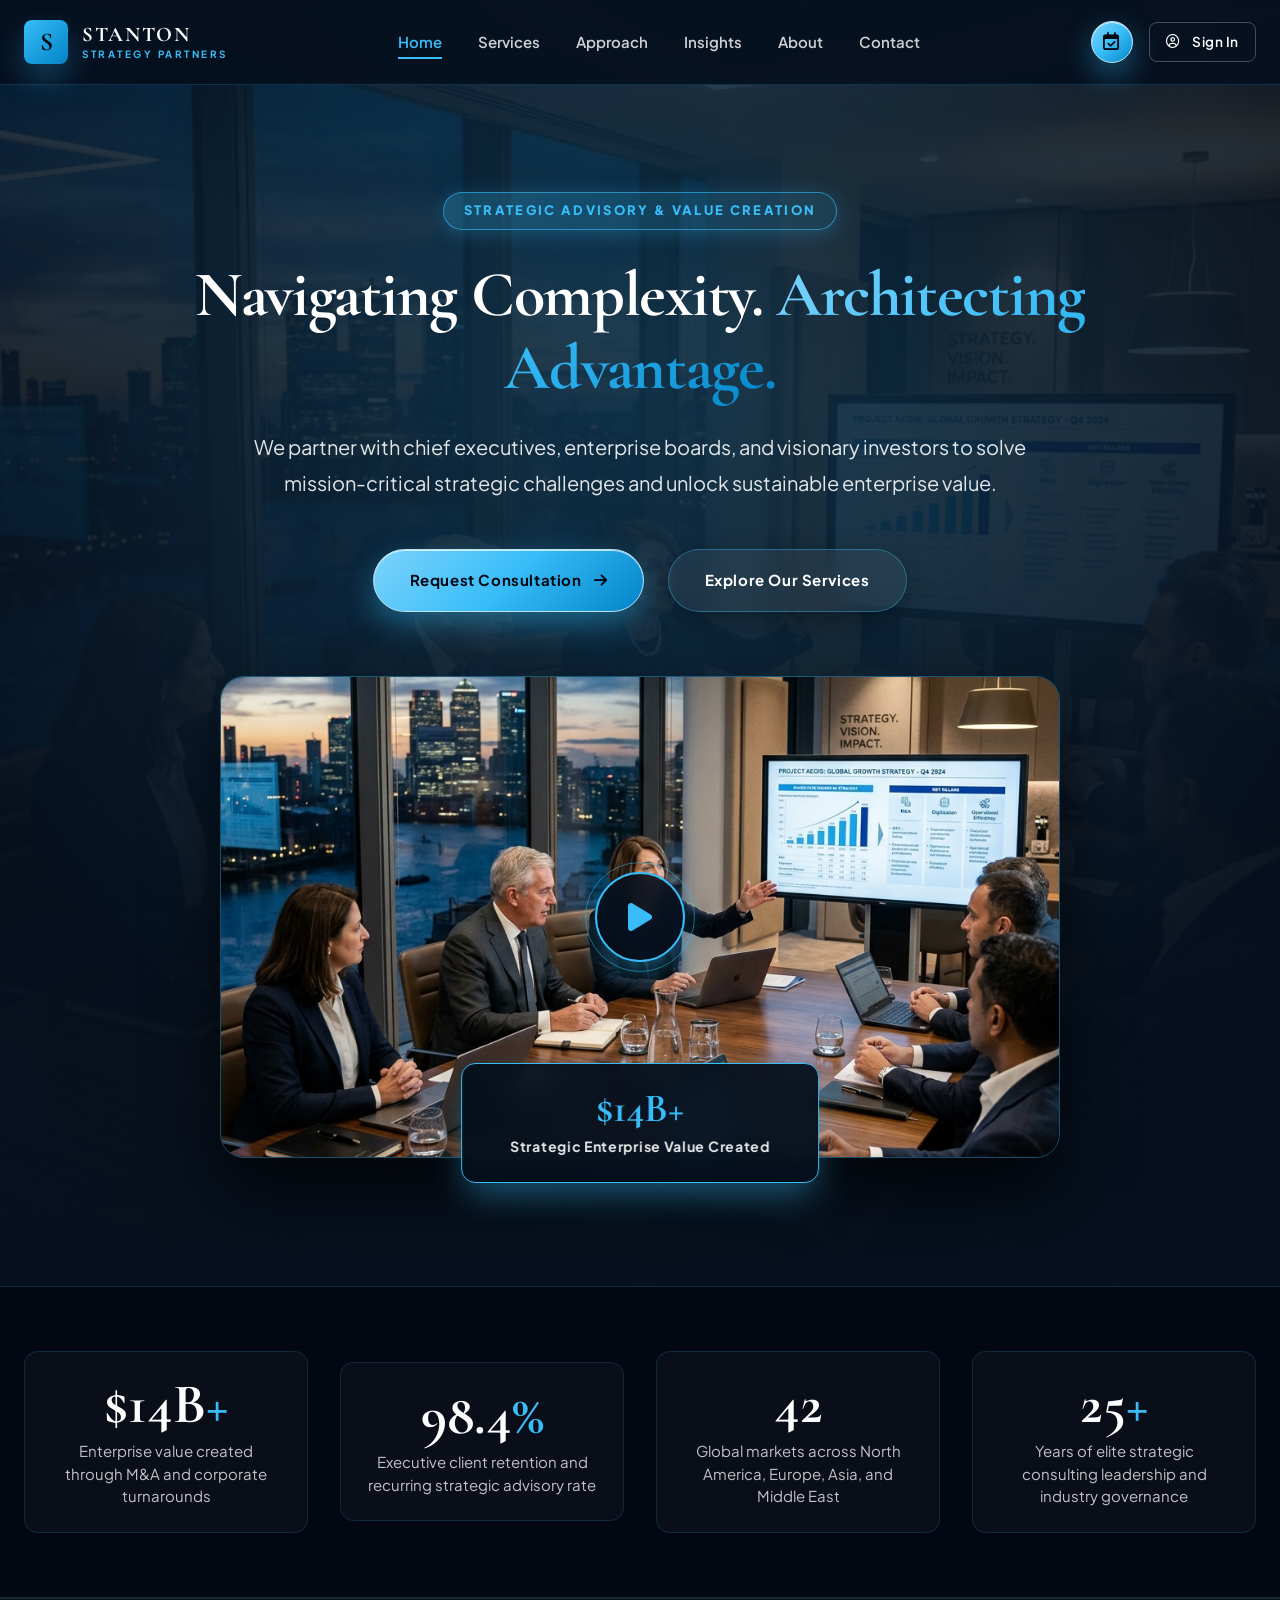
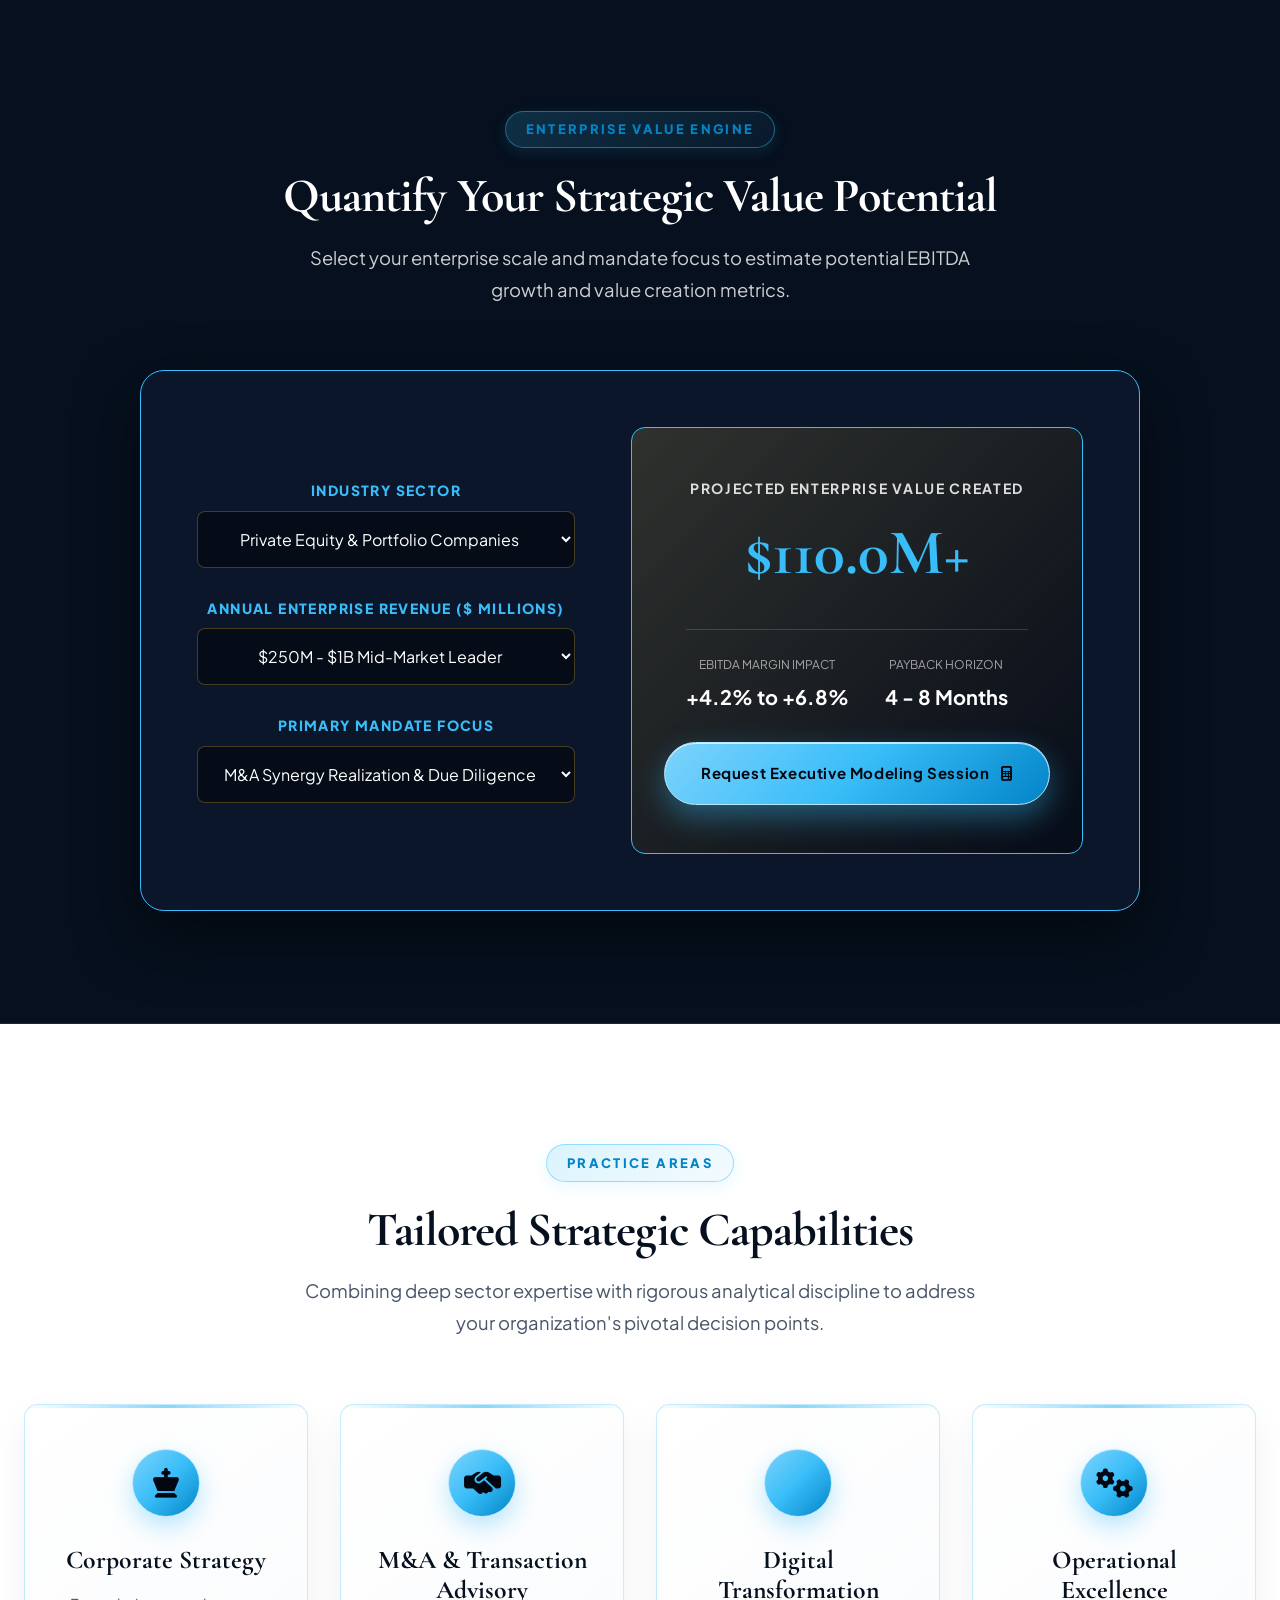
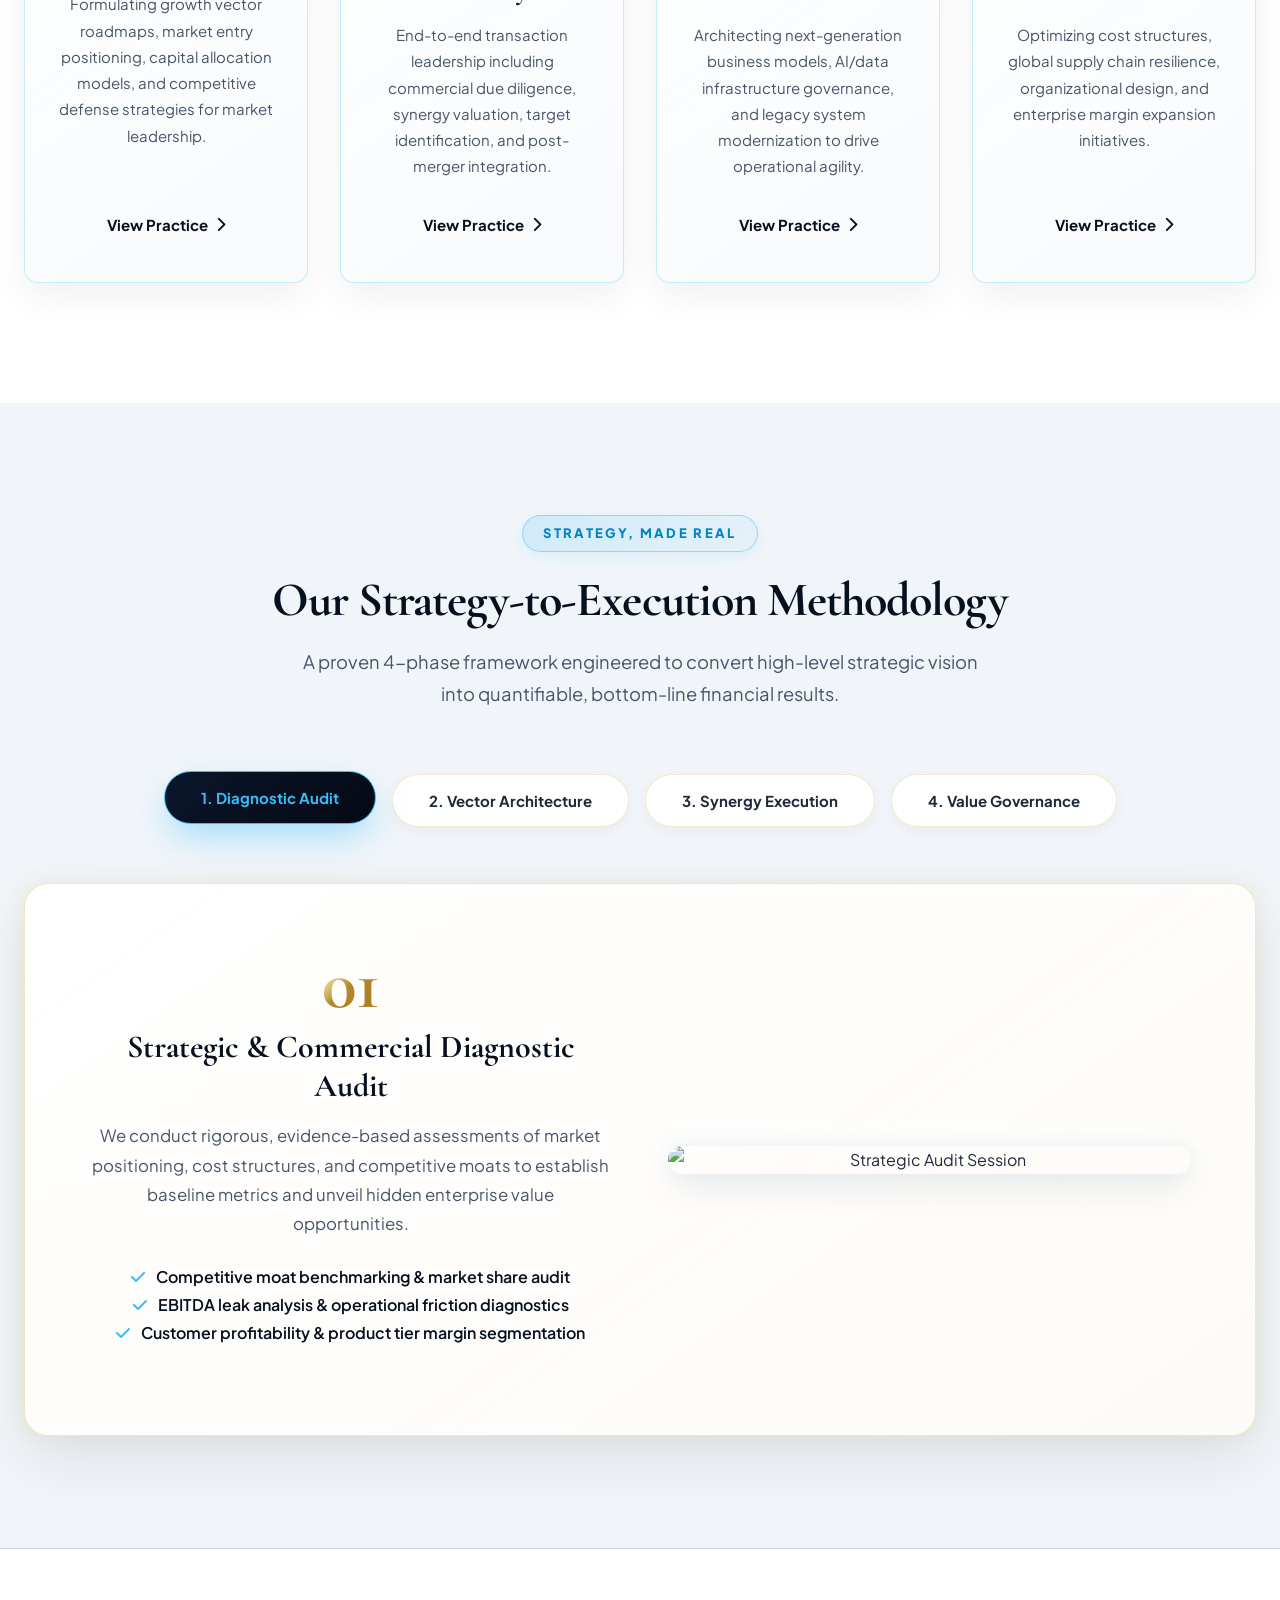
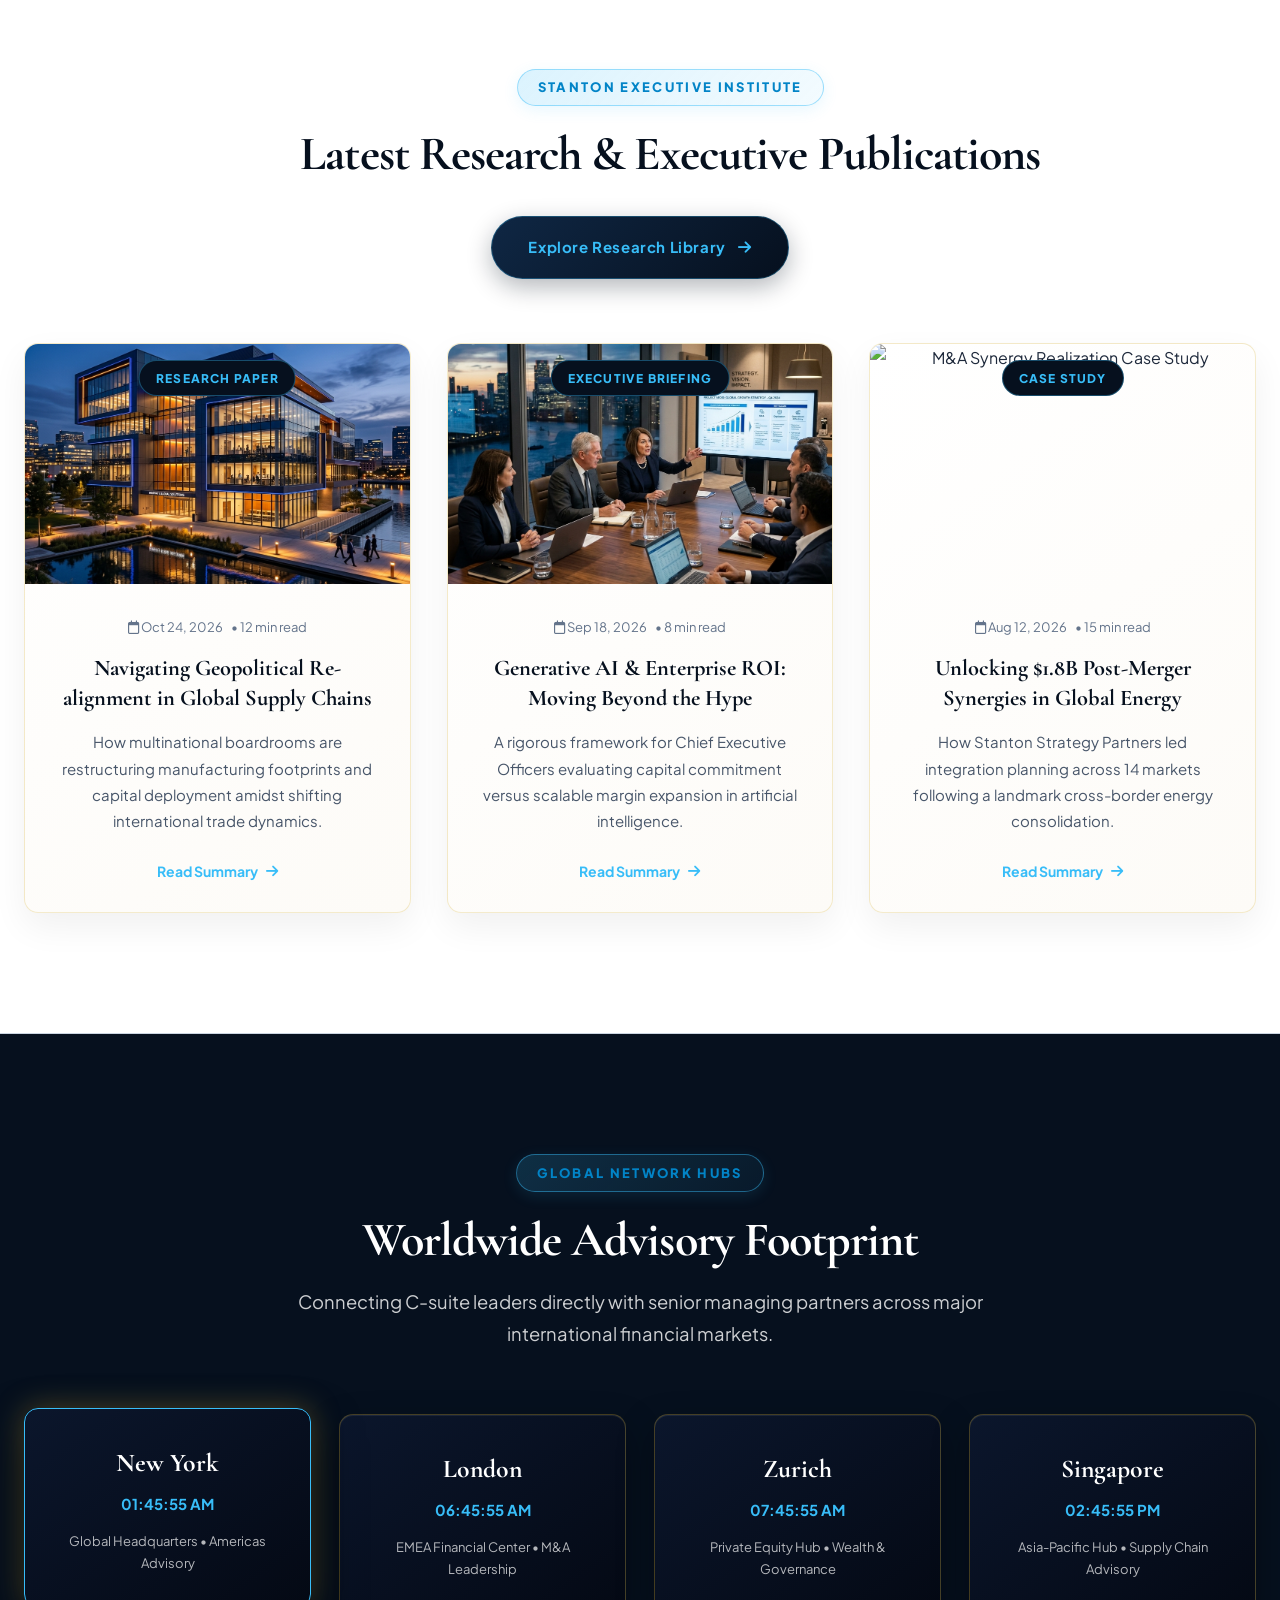
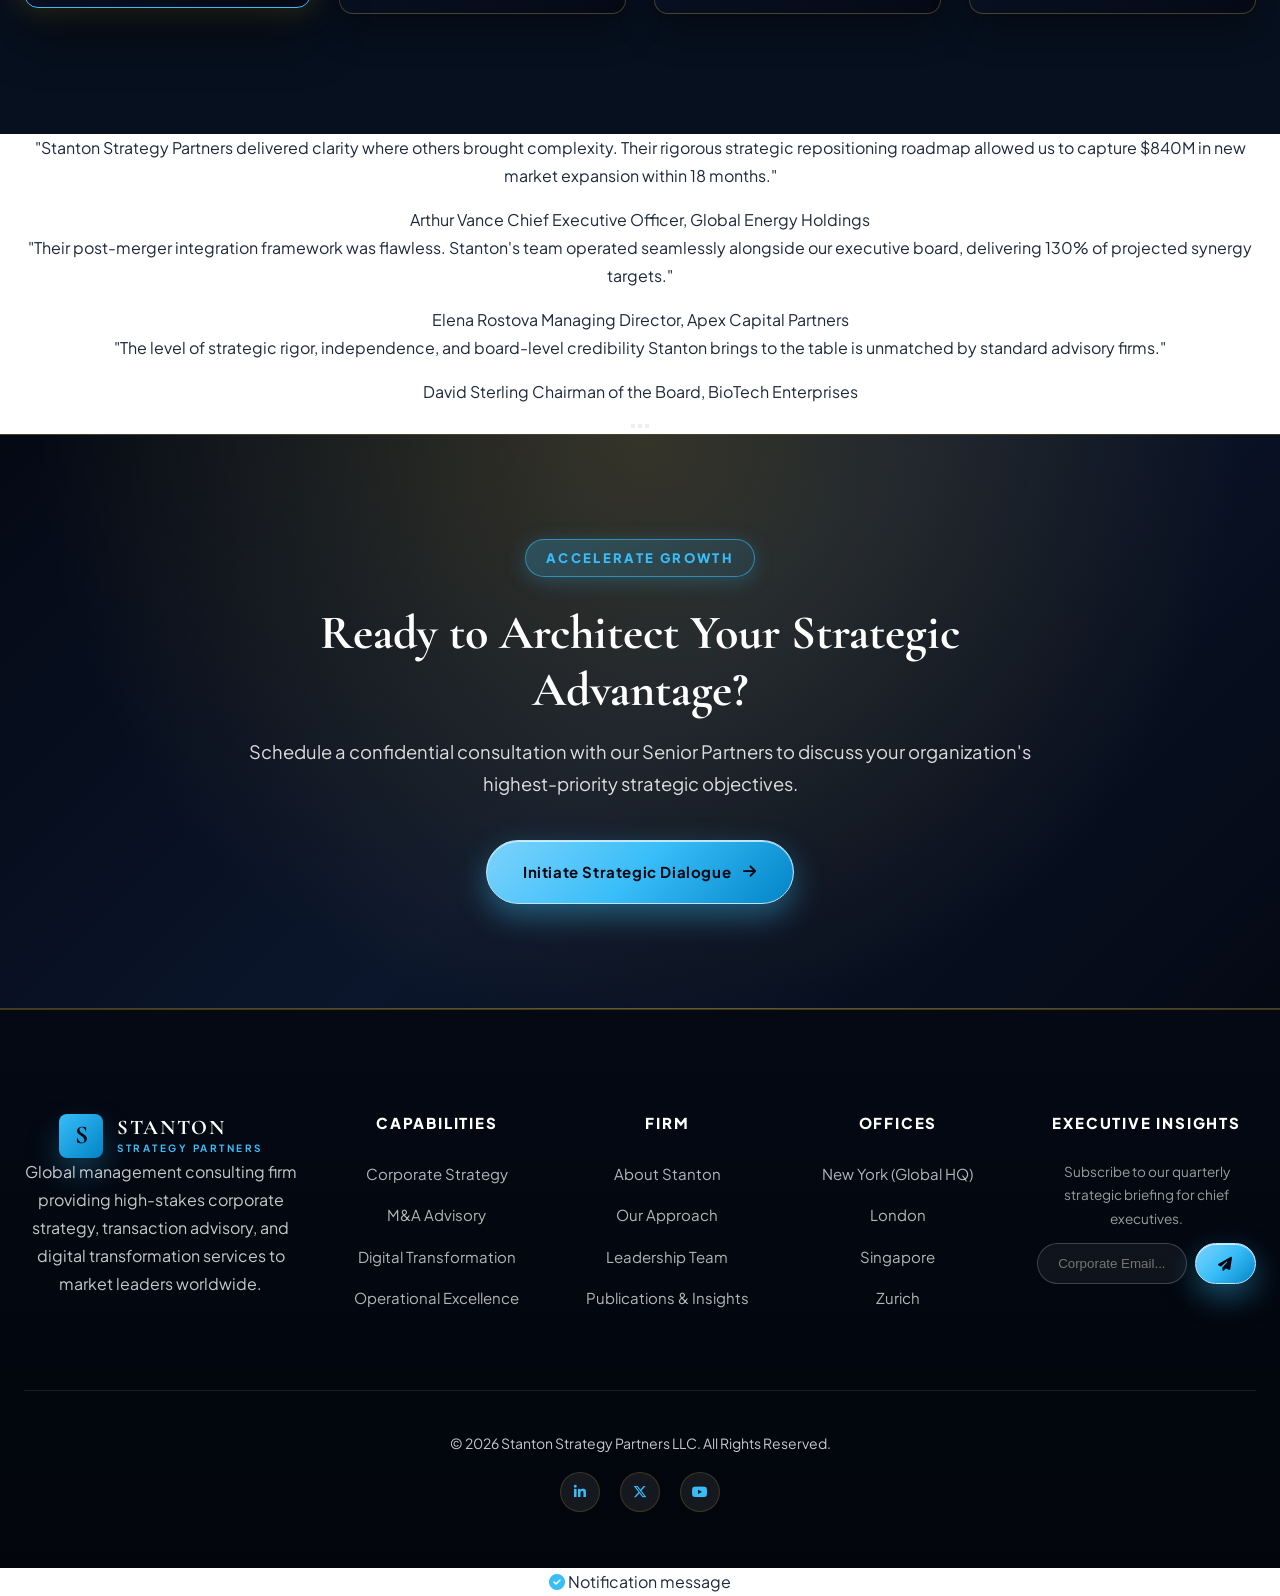
==== index.html @ 44981991 "s" ====
<!DOCTYPE html>
<html lang="en">
<head>
  <meta charset="UTF-8">
  <meta name="viewport" content="width=device-width, initial-scale=1.0">
  <title>Stanton Strategy Partners | Business Strategy & Executive Advisory</title>
  <meta name="description" content="Stanton Strategy Partners is a premier management consulting firm advising Fortune 500 executives, private equity boards, and global enterprises on corporate strategy, M&A advisory, and digital transformation.">
  <link rel="icon" type="image/svg+xml" href="favicon.svg">
  
  <!-- FontAwesome Icons -->
  <link rel="stylesheet" href="https://cdnjs.cloudflare.com/ajax/libs/font-awesome/6.5.1/css/all.min.css">
  
  <!-- Google Fonts -->
  <link rel="preconnect" href="https://fonts.googleapis.com">
  <link rel="preconnect" href="https://fonts.gstatic.com" crossorigin>
  <link href="https://fonts.googleapis.com/css2?family=Cormorant+Garamond:ital,wght@0,500;0,600;0,700;1,400&family=Playfair+Display:ital,wght@0,500;0,600;0,700;1,400&family=Plus+Jakarta+Sans:wght@300;400;500;600;700&display=swap" rel="stylesheet">
  
  <!-- Master Stylesheet -->
  <link rel="stylesheet" href="style.css">
</head>
<body>

  <!-- Sticky Header Nav -->
  <header id="site-header" class="site-header">
    <div class="container nav-container">
      <a href="index.html" class="brand-logo" aria-label="Stanton Strategy Partners Home">
        <div class="logo-mark">S</div>
        <div class="brand-name">
          <span class="brand-title">STANTON</span>
          <span class="brand-subtitle">STRATEGY PARTNERS</span>
        </div>
      </a>

      <nav aria-label="Main Navigation">
        <ul id="nav-menu" class="nav-menu">
          <li><a href="index.html" class="nav-link active">Home</a></li>
          <li><a href="services.html" class="nav-link">Services</a></li>
          <li><a href="approach.html" class="nav-link">Approach</a></li>
          <li><a href="insights.html" class="nav-link">Insights</a></li>
          <li><a href="about.html" class="nav-link">About</a></li>
          <li><a href="contact.html" class="nav-link">Contact</a></li>
        </ul>
      </nav>

      <div class="nav-actions">
        <a href="contact.html" class="btn btn-primary btn-icon-only" title="Request Consultation" aria-label="Request Consultation"><i class="fa-regular fa-calendar-check"></i></a>
        <a href="signin.html" class="btn btn-nav-auth btn-sm" aria-label="Sign In"><i class="fa-regular fa-circle-user" style="margin-right: 0.35rem;"></i> Sign In</a>
        <button id="hamburger-toggle" class="hamburger" aria-label="Toggle Navigation Menu" aria-expanded="false">
          <span class="hamburger-line"></span>
          <span class="hamburger-line"></span>
          <span class="hamburger-line"></span>
        </button>
      </div>
    </div>
  </header>

  <main>
    <!-- Video Background Hero Section -->
    <section class="hero">
      <video class="hero-video-bg" autoplay muted loop playsinline poster="assets/images/hero-boardroom.png">
        <source src="assets/videos/198918-909322169_medium.mp4" type="video/mp4">
        <source src="assets/videos/2340-157269921_medium.mp4" type="video/mp4">
      </video>
      <div class="hero-bg-overlay"></div>
      
      <div class="container hero-grid">
        <div class="hero-content reveal">
          <span class="eyebrow light">Strategic Advisory & Value Creation</span>
          <h1>Navigating Complexity. <span class="gold">Architecting Advantage.</span></h1>
          <p class="hero-subtitle">We partner with chief executives, enterprise boards, and visionary investors to solve mission-critical strategic challenges and unlock sustainable enterprise value.</p>
          <div class="hero-cta">
            <a href="contact.html" class="btn btn-primary">Request Consultation <i class="fa-solid fa-arrow-right"></i></a>
            <a href="services.html" class="btn btn-outline-light">Explore Our Services</a>
          </div>
        </div>

        <div class="hero-media reveal">
          <div class="hero-image-wrapper">
            <img src="assets/images/hero-boardroom.png" alt="Executive Strategy Boardroom Session at Stanton Strategy Partners">
            <button class="video-play-trigger play-video-trigger" aria-label="Play Executive Briefing Video">
              <i class="fa-solid fa-play"></i>
            </button>
          </div>
          <div class="hero-badge-floating">
            <div class="hero-badge-number">$14B+</div>
            <div class="hero-badge-text">Strategic Enterprise Value Created</div>
          </div>
        </div>
      </div>
    </section>

    <!-- At a Glance Stat Strip -->
    <section class="stat-strip">
      <div class="container">
        <div class="stat-grid">
          <div class="stat-item reveal">
            <div class="stat-number">$14B<span class="accent">+</span></div>
            <div class="stat-label">Enterprise value created through M&A and corporate turnarounds</div>
          </div>
          <div class="stat-item reveal">
            <div class="stat-number">98.4<span class="accent">%</span></div>
            <div class="stat-label">Executive client retention and recurring strategic advisory rate</div>
          </div>
          <div class="stat-item reveal">
            <div class="stat-number">42</div>
            <div class="stat-label">Global markets across North America, Europe, Asia, and Middle East</div>
          </div>
          <div class="stat-item reveal">
            <div class="stat-number">25<span class="accent">+</span></div>
            <div class="stat-label">Years of elite strategic consulting leadership and industry governance</div>
          </div>
        </div>
      </div>
    </section>

    <!-- Accenture-Inspired Interactive Enterprise ROI Calculator -->
    <section class="roi-calculator-section">
      <div class="container">
        <div class="section-header center reveal">
          <span class="eyebrow">Enterprise Value Engine</span>
          <h2 style="color: var(--color-white);">Quantify Your Strategic Value Potential</h2>
          <p class="section-subtitle" style="color: rgba(255,255,255,0.8);">Select your enterprise scale and mandate focus to estimate potential EBITDA growth and value creation metrics.</p>
        </div>

        <div class="roi-card reveal">
          <div class="roi-grid">
            <div class="roi-inputs">
              <div class="roi-field">
                <label for="roi-industry-select">Industry Sector</label>
                <select id="roi-industry-select" class="roi-select">
                  <option value="private-equity">Private Equity & Portfolio Companies</option>
                  <option value="healthcare">Healthcare & Life Sciences</option>
                  <option value="tech">Technology, Media & Telecommunications</option>
                  <option value="industrials">Industrial Goods & Advanced Manufacturing</option>
                  <option value="energy">Energy & Infrastructure</option>
                </select>
              </div>

              <div class="roi-field">
                <label for="roi-revenue-select">Annual Enterprise Revenue ($ Millions)</label>
                <select id="roi-revenue-select" class="roi-select">
                  <option value="150">$100M - $250M Enterprise</option>
                  <option value="500" selected>$250M - $1B Mid-Market Leader</option>
                  <option value="2500">$1B - $5B+ Global Enterprise</option>
                </select>
              </div>

              <div class="roi-field">
                <label for="roi-focus-select">Primary Mandate Focus</label>
                <select id="roi-focus-select" class="roi-select">
                  <option value="ma-synergy" selected>M&A Synergy Realization & Due Diligence</option>
                  <option value="digital-ai">Digital AI & Enterprise Automation</option>
                  <option value="margin-expansion">Cost Optimization & Margin Expansion</option>
                  <option value="turnaround">Corporate Turnaround & Restructuring</option>
                </select>
              </div>
            </div>

            <div class="roi-result-box">
              <span class="roi-result-label">Projected Enterprise Value Created</span>
              <div id="roi-value-display" class="roi-result-metric">$110.0M+</div>
              
              <div style="display: grid; grid-template-columns: 1fr 1fr; gap: 1rem; margin-top: 1.5rem; border-top: 1px solid rgba(255,255,255,0.15); padding-top: 1.5rem;">
                <div>
                  <div style="font-size: 0.75rem; color: rgba(255,255,255,0.6); text-transform: uppercase;">EBITDA Margin Impact</div>
                  <div id="roi-ebitda-display" style="font-size: 1.25rem; font-weight: 700; color: var(--color-white); margin-top: 0.25rem;">+4.2% to +6.8%</div>
                </div>
                <div>
                  <div style="font-size: 0.75rem; color: rgba(255,255,255,0.6); text-transform: uppercase;">Payback Horizon</div>
                  <div id="roi-payback-display" style="font-size: 1.25rem; font-weight: 700; color: var(--color-white); margin-top: 0.25rem;">4 - 8 Months</div>
                </div>
              </div>
              
              <a href="contact.html" class="btn btn-primary" style="margin-top: 1.75rem; width: 100%;">Request Executive Modeling Session <i class="fa-solid fa-calculator"></i></a>
            </div>
          </div>
        </div>
      </div>
    </section>

    <!-- Services Preview Section -->
    <section class="section-padding">
      <div class="container">
        <div class="section-header center reveal">
          <span class="eyebrow">Practice Areas</span>
          <h2>Tailored Strategic Capabilities</h2>
          <p class="section-subtitle">Combining deep sector expertise with rigorous analytical discipline to address your organization's pivotal decision points.</p>
        </div>

        <div class="services-grid">
          <div class="service-card reveal">
            <div class="service-icon"><i class="fa-solid fa-chess-king"></i></div>
            <h3>Corporate Strategy</h3>
            <p>Formulating growth vector roadmaps, market entry positioning, capital allocation models, and competitive defense strategies for market leadership.</p>
            <a href="services.html#corporate-strategy" class="service-link">View Practice <i class="fa-solid fa-chevron-right"></i></a>
          </div>

          <div class="service-card reveal">
            <div class="service-icon"><i class="fa-solid fa-handshake-simple"></i></div>
            <h3>M&A & Transaction Advisory</h3>
            <p>End-to-end transaction leadership including commercial due diligence, synergy valuation, target identification, and post-merger integration.</p>
            <a href="services.html#ma-advisory" class="service-link">View Practice <i class="fa-solid fa-chevron-right"></i></a>
          </div>

          <div class="service-card reveal">
            <div class="service-icon"><i class="fa-solid fa-chart-line-up"></i></div>
            <h3>Digital Transformation</h3>
            <p>Architecting next-generation business models, AI/data infrastructure governance, and legacy system modernization to drive operational agility.</p>
            <a href="services.html#digital-transformation" class="service-link">View Practice <i class="fa-solid fa-chevron-right"></i></a>
          </div>

          <div class="service-card reveal">
            <div class="service-icon"><i class="fa-solid fa-gears"></i></div>
            <h3>Operational Excellence</h3>
            <p>Optimizing cost structures, global supply chain resilience, organizational design, and enterprise margin expansion initiatives.</p>
            <a href="services.html#operational-excellence" class="service-link">View Practice <i class="fa-solid fa-chevron-right"></i></a>
          </div>
        </div>
      </div>
    </section>

    <!-- Strategy&-Inspired Strategy-to-Value Execution Workflow -->
    <section class="workflow-section">
      <div class="container">
        <div class="section-header center reveal">
          <span class="eyebrow">Strategy, Made Real</span>
          <h2>Our Strategy-to-Execution Methodology</h2>
          <p class="section-subtitle">A proven 4-phase framework engineered to convert high-level strategic vision into quantifiable, bottom-line financial results.</p>
        </div>

        <div class="workflow-nav reveal">
          <button class="workflow-tab-btn active" data-step="1">1. Diagnostic Audit</button>
          <button class="workflow-tab-btn" data-step="2">2. Vector Architecture</button>
          <button class="workflow-tab-btn" data-step="3">3. Synergy Execution</button>
          <button class="workflow-tab-btn" data-step="4">4. Value Governance</button>
        </div>

        <!-- Workflow Step 1 -->
        <div id="workflow-step-1" class="workflow-card active reveal">
          <div>
            <span class="workflow-num">01</span>
            <h3 style="font-size: 2rem; margin-top: 0.5rem; margin-bottom: 1rem;">Strategic & Commercial Diagnostic Audit</h3>
            <p style="color: var(--color-text-muted); font-size: 1.05rem;">We conduct rigorous, evidence-based assessments of market positioning, cost structures, and competitive moats to establish baseline metrics and unveil hidden enterprise value opportunities.</p>
            <ul style="margin: 1.5rem 0; font-weight: 600; color: var(--color-primary);">
              <li><i class="fa-solid fa-check" style="color: var(--color-accent); margin-right: 0.5rem;"></i> Competitive moat benchmarking & market share audit</li>
              <li><i class="fa-solid fa-check" style="color: var(--color-accent); margin-right: 0.5rem;"></i> EBITDA leak analysis & operational friction diagnostics</li>
              <li><i class="fa-solid fa-check" style="color: var(--color-accent); margin-right: 0.5rem;"></i> Customer profitability & product tier margin segmentation</li>
            </ul>
          </div>
          <div>
            <img src="https://tse1.mm.bing.net/th/id/OIP.VF3KXEx3K0zMJuNH2VEbzQHaD4?r=0&rs=1&pid=ImgDetMain&o=7&rm=3" alt="Strategic Audit Session" style="border-radius: var(--radius-md); box-shadow: var(--shadow-md);">
          </div>
        </div>

        <!-- Workflow Step 2 -->
        <div id="workflow-step-2" class="workflow-card reveal">
          <div>
            <span class="workflow-num">02</span>
            <h3 style="font-size: 2rem; margin-top: 0.5rem; margin-bottom: 1rem;">Growth Vector & Capital Allocation</h3>
            <p style="color: var(--color-text-muted); font-size: 1.05rem;">Synthesizing market intelligence to architect high-yield growth vectors, M&A target criteria, and capital deployment prioritization models.</p>
            <ul style="margin: 1.5rem 0; font-weight: 600; color: var(--color-primary);">
              <li><i class="fa-solid fa-check" style="color: var(--color-accent); margin-right: 0.5rem;"></i> Organic growth roadmap & market entry positioning</li>
              <li><i class="fa-solid fa-check" style="color: var(--color-accent); margin-right: 0.5rem;"></i> M&A pipeline identification & transaction scoring</li>
              <li><i class="fa-solid fa-check" style="color: var(--color-accent); margin-right: 0.5rem;"></i> Portfolio restructuring & non-core asset divestment</li>
            </ul>
          </div>
          <div>
            <img src="assets/images/photo-1557804506-669a67965ba0.avif" alt="Capital Allocation Planning" style="border-radius: var(--radius-md); box-shadow: var(--shadow-md);">
          </div>
        </div>

        <!-- Workflow Step 3 -->
        <div id="workflow-step-3" class="workflow-card reveal">
          <div>
            <span class="workflow-num">03</span>
            <h3 style="font-size: 2rem; margin-top: 0.5rem; margin-bottom: 1rem;">Post-Merger Synergy & Execution</h3>
            <p style="color: var(--color-text-muted); font-size: 1.05rem;">Deploying embedded executive squads alongside client leadership to drive rapid integration, cost synergy capture, and cultural alignment.</p>
            <ul style="margin: 1.5rem 0; font-weight: 600; color: var(--color-primary);">
              <li><i class="fa-solid fa-check" style="color: var(--color-accent); margin-right: 0.5rem;"></i> Day 1 readiness & 100-day value creation playbooks</li>
              <li><i class="fa-solid fa-check" style="color: var(--color-accent); margin-right: 0.5rem;"></i> IT infrastructure consolidation & AI deployment</li>
              <li><i class="fa-solid fa-check" style="color: var(--color-accent); margin-right: 0.5rem;"></i> Commercial team re-alignment & cross-sell acceleration</li>
            </ul>
          </div>
          <div>
            <img src="assets/images/photo-1523875194681-bedd468c58bf.avif" alt="Execution Management" style="border-radius: var(--radius-md); box-shadow: var(--shadow-md);">
          </div>
        </div>

        <!-- Workflow Step 4 -->
        <div id="workflow-step-4" class="workflow-card reveal">
          <div>
            <span class="workflow-num">04</span>
            <h3 style="font-size: 2rem; margin-top: 0.5rem; margin-bottom: 1rem;">Boardroom Governance & Value Realization</h3>
            <p style="color: var(--color-text-muted); font-size: 1.05rem;">Establishing key performance indicator dashboards, risk mitigation protocols, and long-term enterprise value tracking for institutional board audit.</p>
            <ul style="margin: 1.5rem 0; font-weight: 600; color: var(--color-primary);">
              <li><i class="fa-solid fa-check" style="color: var(--color-accent); margin-right: 0.5rem;"></i> Real-time executive KPI dashboards</li>
              <li><i class="fa-solid fa-check" style="color: var(--color-accent); margin-right: 0.5rem;"></i> Enterprise risk governance & regulatory compliance</li>
              <li><i class="fa-solid fa-check" style="color: var(--color-accent); margin-right: 0.5rem;"></i> Sustainable margin expansion audit</li>
            </ul>
          </div>
          <div>
            <img src="assets/images/photo-1517245386807-bb43f82c33c4.avif" alt="Boardroom Governance" style="border-radius: var(--radius-md); box-shadow: var(--shadow-md);">
          </div>
        </div>
      </div>
    </section>

    <!-- BCG-Inspired Thought Leadership Research Hub Preview -->
    <section class="section-padding" style="background-color: var(--color-white); border-top: 1px solid var(--color-border); border-bottom: 1px solid var(--color-border);">
      <div class="container">
        <div class="section-header reveal" style="display: flex; justify-content: space-between; align-items: flex-end; flex-wrap: wrap; gap: 1rem;">
          <div>
            <span class="eyebrow">Stanton Executive Institute</span>
            <h2>Latest Research & Executive Publications</h2>
          </div>
          <a href="insights.html" class="btn btn-secondary">Explore Research Library <i class="fa-solid fa-arrow-right"></i></a>
        </div>

        <div class="insights-row">
          <article class="insight-card reveal">
            <div class="insight-image">
              <img src="assets/images/insight-hero.png" alt="Strategic Capital Allocation Report">
              <span class="insight-category-tag">Research Paper</span>
            </div>
            <div class="insight-body">
              <div class="insight-meta">
                <span><i class="fa-regular fa-calendar"></i> Oct 24, 2026</span>
                <span>• 12 min read</span>
              </div>
              <h3>Navigating Geopolitical Re-alignment in Global Supply Chains</h3>
              <p class="insight-teaser">How multinational boardrooms are restructuring manufacturing footprints and capital deployment amidst shifting international trade dynamics.</p>
              <button class="insight-read-more open-insight-modal" style="background: none; border: none; font-family: inherit;">Read Summary <i class="fa-solid fa-arrow-right"></i></button>
            </div>
          </article>

          <article class="insight-card reveal">
            <div class="insight-image">
              <img src="assets/images/hero-boardroom.png" alt="Generative AI Strategy Briefing">
              <span class="insight-category-tag">Executive Briefing</span>
            </div>
            <div class="insight-body">
              <div class="insight-meta">
                <span><i class="fa-regular fa-calendar"></i> Sep 18, 2026</span>
                <span>• 8 min read</span>
              </div>
              <h3>Generative AI & Enterprise ROI: Moving Beyond the Hype</h3>
              <p class="insight-teaser">A rigorous framework for Chief Executive Officers evaluating capital commitment versus scalable margin expansion in artificial intelligence.</p>
              <button class="insight-read-more open-insight-modal" style="background: none; border: none; font-family: inherit;">Read Summary <i class="fa-solid fa-arrow-right"></i></button>
            </div>
          </article>

          <article class="insight-card reveal">
            <div class="insight-image">
              <img src="https://tse4.mm.bing.net/th/id/OIP.4GbdJPrNvWFY1qYZsiXDtwHaD3?r=0&w=1200&h=627&rs=1&pid=ImgDetMain&o=7&rm=3" alt="M&A Synergy Realization Case Study">
              <span class="insight-category-tag">Case Study</span>
            </div>
            <div class="insight-body">
              <div class="insight-meta">
                <span><i class="fa-regular fa-calendar"></i> Aug 12, 2026</span>
                <span>• 15 min read</span>
              </div>
              <h3>Unlocking $1.8B Post-Merger Synergies in Global Energy</h3>
              <p class="insight-teaser">How Stanton Strategy Partners led integration planning across 14 markets following a landmark cross-border energy consolidation.</p>
              <button class="insight-read-more open-insight-modal" style="background: none; border: none; font-family: inherit;">Read Summary <i class="fa-solid fa-arrow-right"></i></button>
            </div>
          </article>
        </div>
      </div>
    </section>

    <!-- Deloitte-Inspired Global Financial Centers & Live Clocks -->
    <section class="section-padding" style="background-color: var(--color-primary); color: var(--color-white);">
      <div class="container">
        <div class="section-header center reveal">
          <span class="eyebrow">Global Network Hubs</span>
          <h2 style="color: var(--color-white);">Worldwide Advisory Footprint</h2>
          <p class="section-subtitle" style="color: rgba(255,255,255,0.8);">Connecting C-suite leaders directly with senior managing partners across major international financial markets.</p>
        </div>

        <div class="global-hubs-grid reveal">
          <div class="hub-card active">
            <div class="hub-city">New York</div>
            <div id="ny-clock" class="hub-clock">00:00:00 AM</div>
            <div style="font-size: 0.8125rem; color: rgba(255,255,255,0.7); margin-top: 0.75rem;">Global Headquarters • Americas Advisory</div>
          </div>

          <div class="hub-card">
            <div class="hub-city">London</div>
            <div id="london-clock" class="hub-clock">00:00:00 AM</div>
            <div style="font-size: 0.8125rem; color: rgba(255,255,255,0.7); margin-top: 0.75rem;">EMEA Financial Center • M&A Leadership</div>
          </div>

          <div class="hub-card">
            <div class="hub-city">Zurich</div>
            <div id="zurich-clock" class="hub-clock">00:00:00 AM</div>
            <div style="font-size: 0.8125rem; color: rgba(255,255,255,0.7); margin-top: 0.75rem;">Private Equity Hub • Wealth & Governance</div>
          </div>

          <div class="hub-card">
            <div class="hub-city">Singapore</div>
            <div id="singapore-clock" class="hub-clock">00:00:00 AM</div>
            <div style="font-size: 0.8125rem; color: rgba(255,255,255,0.7); margin-top: 0.75rem;">Asia-Pacific Hub • Supply Chain Advisory</div>
          </div>
        </div>
      </div>
    </section>

    <!-- Testimonials Section -->
    <section class="testimonial-section">
      <div class="container">
        <div class="testimonial-carousel reveal">
          <div class="testimonial-slide active">
            <p class="testimonial-quote">"Stanton Strategy Partners delivered clarity where others brought complexity. Their rigorous strategic repositioning roadmap allowed us to capture $840M in new market expansion within 18 months."</p>
            <div class="testimonial-author">
              <span class="author-name">Arthur Vance</span>
              <span class="author-title">Chief Executive Officer, Global Energy Holdings</span>
            </div>
          </div>

          <div class="testimonial-slide">
            <p class="testimonial-quote">"Their post-merger integration framework was flawless. Stanton's team operated seamlessly alongside our executive board, delivering 130% of projected synergy targets."</p>
            <div class="testimonial-author">
              <span class="author-name">Elena Rostova</span>
              <span class="author-title">Managing Director, Apex Capital Partners</span>
            </div>
          </div>

          <div class="testimonial-slide">
            <p class="testimonial-quote">"The level of strategic rigor, independence, and board-level credibility Stanton brings to the table is unmatched by standard advisory firms."</p>
            <div class="testimonial-author">
              <span class="author-name">David Sterling</span>
              <span class="author-title">Chairman of the Board, BioTech Enterprises</span>
            </div>
          </div>

          <div class="carousel-nav">
            <button class="carousel-dot active" data-slide="0" aria-label="Testimonial 1"></button>
            <button class="carousel-dot" data-slide="1" aria-label="Testimonial 2"></button>
            <button class="carousel-dot" data-slide="2" aria-label="Testimonial 3"></button>
          </div>
        </div>
      </div>
    </section>

    <!-- CTA Banner -->
    <section class="cta-banner">
      <div class="container">
        <div class="cta-content reveal">
          <span class="eyebrow light">Accelerate Growth</span>
          <h2>Ready to Architect Your Strategic Advantage?</h2>
          <p>Schedule a confidential consultation with our Senior Partners to discuss your organization's highest-priority strategic objectives.</p>
          <a href="contact.html" class="btn btn-primary">Initiate Strategic Dialogue <i class="fa-solid fa-arrow-right"></i></a>
        </div>
      </div>
    </section>
  </main>

  <!-- Executive Video Modal -->
  <div id="video-modal-overlay" class="modal-overlay">
    <div class="modal-container" style="max-width: 900px; padding: 1.5rem; background: #000;">
      <button class="modal-close-btn modal-close-trigger" aria-label="Close Video"><i class="fa-solid fa-xmark"></i></button>
      <video id="modal-video-element" controls style="width: 100%; border-radius: var(--radius-md);">
        <source src="assets/videos/268230_medium.mp4" type="video/mp4">
        Your browser does not support html video.
      </video>
    </div>
  </div>

  <!-- Executive Insight Summary Modal -->
  <div id="insight-modal-overlay" class="modal-overlay">
    <div class="modal-container">
      <button class="modal-close-btn modal-close-trigger" aria-label="Close Modal"><i class="fa-solid fa-xmark"></i></button>
      <span id="modal-insight-category" class="eyebrow">Publication Summary</span>
      <h2 id="modal-insight-title" style="font-size: 2rem; margin: 1rem 0;">Executive Briefing Title</h2>
      <div id="modal-insight-summary" style="font-size: 1.1rem; line-height: 1.7; color: var(--color-text); margin-bottom: 2rem;">
        Summary content...
      </div>
      <div style="display: flex; gap: 1rem; flex-wrap: wrap;">
        <a href="insight-detail.html" class="btn btn-primary">Read Complete Publication <i class="fa-solid fa-file-pdf"></i></a>
        <button class="btn btn-secondary modal-close-trigger">Close Summary</button>
      </div>
    </div>
  </div>

  <!-- Footer Component -->
  <footer class="site-footer">
    <div class="container">
      <div class="footer-grid">
        <div class="footer-brand">
          <a href="index.html" class="brand-logo" aria-label="Stanton Strategy Partners">
            <div class="logo-mark">S</div>
            <div class="brand-name">
              <span class="brand-title">STANTON</span>
              <span class="brand-subtitle">STRATEGY PARTNERS</span>
            </div>
          </a>
          <p>Global management consulting firm providing high-stakes corporate strategy, transaction advisory, and digital transformation services to market leaders worldwide.</p>
        </div>

        <div class="footer-col">
          <h4>Capabilities</h4>
          <ul class="footer-links">
            <li><a href="services.html#corporate-strategy">Corporate Strategy</a></li>
            <li><a href="services.html#ma-advisory">M&A Advisory</a></li>
            <li><a href="services.html#digital-transformation">Digital Transformation</a></li>
            <li><a href="services.html#operational-excellence">Operational Excellence</a></li>
          </ul>
        </div>

        <div class="footer-col">
          <h4>Firm</h4>
          <ul class="footer-links">
            <li><a href="about.html">About Stanton</a></li>
            <li><a href="approach.html">Our Approach</a></li>
            <li><a href="about.html#leadership">Leadership Team</a></li>
            <li><a href="insights.html">Publications & Insights</a></li>
          </ul>
        </div>

        <div class="footer-col">
          <h4>Offices</h4>
          <ul class="footer-links">
            <li><a href="contact.html">New York (Global HQ)</a></li>
            <li><a href="contact.html">London</a></li>
            <li><a href="contact.html">Singapore</a></li>
            <li><a href="contact.html">Zurich</a></li>
          </ul>
        </div>

        <div class="footer-col">
          <h4>Executive Insights</h4>
          <p style="font-size: 0.85rem; color: rgba(255,255,255,0.6); margin-bottom: 0.75rem;">Subscribe to our quarterly strategic briefing for chief executives.</p>
          <form class="newsletter-form">
            <input type="email" class="newsletter-input" placeholder="Corporate Email..." required>
            <button type="submit" class="btn btn-primary btn-sm"><i class="fa-solid fa-paper-plane"></i></button>
          </form>
        </div>
      </div>

      <div class="footer-bottom">
        <div>&copy; 2026 Stanton Strategy Partners LLC. All Rights Reserved.</div>
        <div class="social-links">
          <a href="#" class="social-link" aria-label="LinkedIn"><i class="fa-brands fa-linkedin-in"></i></a>
          <a href="#" class="social-link" aria-label="Twitter X"><i class="fa-brands fa-x-twitter"></i></a>
          <a href="#" class="social-link" aria-label="YouTube"><i class="fa-brands fa-youtube"></i></a>
        </div>
      </div>
    </div>
  </footer>

  <!-- Floating Back to Top Button -->
  <a href="#" id="back-to-top" aria-label="Back to top">
    <i class="fa-solid fa-arrow-up"></i>
  </a>

  <!-- Toast Notification Container -->
  <div id="toast-message" class="toast-message">
    <i class="fa-solid fa-circle-check" style="color: var(--color-accent);"></i>
    <span class="toast-text">Notification message</span>
  </div>

  <!-- jQuery & Script -->
  <script src="https://code.jquery.com/jquery-3.7.1.min.js"></script>
  <script src="script.js"></script>
</body>
</html>
---- style.css ----
/* ==========================================================================
   Stanton Strategy Partners - Executive Unique Centered Master Style Sheet
   Bold, Dramatic, Gold & Dark Navy Luxury Aesthetic
   ========================================================================== */

/* --------------------------------------------------------------------------
   1. Design System & CSS Variables
   -------------------------------------------------------------------------- */
:root {
  /* Color Palette - Royal Sapphire Blue & Diamond Silver */
  --color-primary: #06101e;         /* Deepest Executive Sapphire Obsidian */
  --color-primary-dark: #020712;    /* Pure Deep Midnight Sapphire */
  --color-primary-light: #0f2744;   /* Royal Sapphire Midnight */
  
  --color-accent: #38bdf8;          /* Vibrant Electric Diamond Sky Cyan */
  --color-accent-hover: #7dd3fc;    /* Bright Diamond Cyan */
  --color-accent-light: #e0f2fe;    /* Ice Platinum Light */
  --color-accent-glow: rgba(56, 189, 248, 0.45);

  --color-dark: #0c1a2c;            /* Slate Sapphire Dark */
  --color-light: #f1f5f9;           /* Ice Platinum Silk Background */
  --color-white: #ffffff;
  
  --color-text: #1e293b;             /* Slate 800 Premium Body Text */
  --color-text-muted: #475569;       /* Muted Subtitle Text */
  --color-text-light: #64748b;       /* Slate Light Text */
  
  --color-border: #cbd5e1;           /* Ice Platinum Border */
  --color-border-gold: rgba(56, 189, 248, 0.35);
  --color-error: #ef4444;

  /* Typography */
  --font-serif: 'Cormorant Garamond', 'Playfair Display', Georgia, serif;
  --font-sans: 'Plus Jakarta Sans', -apple-system, BlinkMacSystemFont, 'Segoe UI', Roboto, sans-serif;

  /* Elevation & Metallic Shadows */
  --shadow-sm: 0 4px 15px rgba(6, 16, 30, 0.05);
  --shadow-md: 0 15px 35px -4px rgba(6, 16, 30, 0.1), 0 0 20px rgba(56, 189, 248, 0.1);
  --shadow-lg: 0 28px 60px -10px rgba(6, 16, 30, 0.2), 0 0 35px rgba(56, 189, 248, 0.25);
  --shadow-gold: 0 15px 35px -5px rgba(56, 189, 248, 0.45);
  --shadow-glow: 0 0 45px rgba(56, 189, 248, 0.4);

  /* Spacing & Borders */
  --radius-sm: 8px;
  --radius-md: 14px;
  --radius-lg: 24px;
  --radius-full: 9999px;
  
  --transition: all 0.4s cubic-bezier(0.16, 1, 0.3, 1);
}

/* --------------------------------------------------------------------------
   2. Resets & Global Styles (ALL CENTER ALIGNED DEFAULT)
   -------------------------------------------------------------------------- */
*, *::before, *::after {
  box-sizing: border-box;
  margin: 0;
  padding: 0;
}

html {
  font-size: 16px;
  scroll-behavior: smooth;
}

body {
  font-family: var(--font-sans);
  color: var(--color-text);
  background: linear-gradient(180deg, #f8fafc 0%, #edf2f7 100%);
  background-attachment: fixed;
  line-height: 1.75;
  -webkit-font-smoothing: antialiased;
  -moz-osx-font-smoothing: grayscale;
  overflow-x: hidden;
  text-align: center;
}

::selection {
  background-color: var(--color-accent);
  color: var(--color-primary-dark);
}

h1, h2, h3, h4, h5, h6 {
  font-family: var(--font-serif);
  color: var(--color-primary);
  line-height: 1.2;
  font-weight: 700;
  text-align: center;
}

p {
  margin-bottom: 1rem;
  text-align: center;
}

p:last-child {
  margin-bottom: 0;
}

a {
  color: var(--color-accent);
  text-decoration: none;
  transition: var(--transition);
}

a:hover {
  color: var(--color-accent-hover);
}

img, video {
  max-width: 100%;
  height: auto;
  display: block;
  margin-left: auto;
  margin-right: auto;
}

ul {
  list-style: none;
}

/* --------------------------------------------------------------------------
   3. Centered Layout Containers & Headers
   -------------------------------------------------------------------------- */
.container {
  width: 100%;
  max-width: 1280px;
  margin: 0 auto;
  padding: 0 1.5rem;
}

.section-padding {
  padding: 7.5rem 0;
}

@media (max-width: 768px) {
  .section-padding {
    padding: 4rem 0;
  }
}

.section-header, .section-header.center {
  text-align: center;
  margin-left: auto;
  margin-right: auto;
  max-width: 800px;
  margin-bottom: 4rem;
  display: flex;
  flex-direction: column;
  align-items: center;
}

.section-header h2 {
  font-size: 3rem;
  letter-spacing: -0.02em;
  margin-top: 0.5rem;
  margin-bottom: 1rem;
}

@media (max-width: 768px) {
  .section-header h2 {
    font-size: 2.25rem;
  }
}

.section-subtitle {
  font-size: 1.15rem;
  color: var(--color-text-muted);
  max-width: 700px;
  margin-left: auto;
  margin-right: auto;
  text-align: center;
}

.eyebrow {
  display: inline-block;
  font-family: var(--font-sans);
  font-size: 0.8125rem;
  font-weight: 800;
  text-transform: uppercase;
  letter-spacing: 0.18em;
  color: #0284c7;
  margin-bottom: 0.75rem;
  text-align: center;
  padding: 0.4rem 1.25rem;
  background: linear-gradient(135deg, rgba(56, 189, 248, 0.18) 0%, rgba(56, 189, 248, 0.06) 100%);
  border: 1px solid rgba(56, 189, 248, 0.45);
  border-radius: var(--radius-full);
  box-shadow: 0 4px 15px rgba(56, 189, 248, 0.12);
}

.eyebrow.light {
  color: var(--color-accent);
  background: linear-gradient(135deg, rgba(56, 189, 248, 0.25) 0%, rgba(56, 189, 248, 0.1) 100%);
  border-color: rgba(56, 189, 248, 0.6);
  box-shadow: 0 4px 20px rgba(56, 189, 248, 0.25);
}

.gold {
  color: var(--color-accent);
  background: linear-gradient(135deg, #7dd3fc 0%, #38bdf8 50%, #0284c7 100%);
  -webkit-background-clip: text;
  -webkit-text-fill-color: transparent;
}

/* --------------------------------------------------------------------------
   4. Centered Interactive Buttons & Animations
   -------------------------------------------------------------------------- */
.btn {
  display: inline-flex;
  align-items: center;
  justify-content: center;
  gap: 0.75rem;
  padding: 1.1rem 2.25rem;
  font-family: var(--font-sans);
  font-size: 0.9375rem;
  font-weight: 700;
  border-radius: var(--radius-full);
  transition: var(--transition);
  cursor: pointer;
  border: 1px solid transparent;
  white-space: nowrap;
  letter-spacing: 0.04em;
  margin: 0 auto;
}

.btn-sm {
  padding: 0.65rem 1.4rem;
  font-size: 0.875rem;
}

.btn-icon-only {
  width: 42px;
  height: 42px;
  min-width: 42px;
  padding: 0;
  border-radius: var(--radius-full);
  display: inline-flex;
  align-items: center;
  justify-content: center;
  font-size: 1.15rem;
}

.btn-primary {
  background: linear-gradient(135deg, #7dd3fc 0%, #38bdf8 50%, #0284c7 100%);
  color: #020712;
  border: 1px solid #bae6fd;
  box-shadow: 0 12px 30px rgba(56, 189, 248, 0.4), inset 0 1px 0 rgba(255, 255, 255, 0.7);
}

.btn-primary:hover {
  background: linear-gradient(135deg, #ffffff 0%, #7dd3fc 40%, #38bdf8 100%);
  color: #020712;
  transform: translateY(-4px) scale(1.03);
  box-shadow: 0 20px 45px rgba(56, 189, 248, 0.55);
}

.btn-outline-light {
  background: rgba(255, 255, 255, 0.06);
  color: var(--color-white);
  border: 1px solid rgba(56, 189, 248, 0.4);
  backdrop-filter: blur(12px);
  box-shadow: 0 8px 25px rgba(0, 0, 0, 0.3);
}

.btn-outline-light:hover {
  background: rgba(56, 189, 248, 0.15);
  border-color: var(--color-accent);
  color: var(--color-accent);
  transform: translateY(-4px) scale(1.03);
  box-shadow: 0 15px 35px rgba(56, 189, 248, 0.3);
}

.btn-secondary {
  background: linear-gradient(135deg, #0f2744 0%, #06101e 100%);
  color: var(--color-accent);
  border: 1px solid rgba(56, 189, 248, 0.3);
  box-shadow: 0 8px 25px rgba(6, 16, 30, 0.3);
}

.btn-secondary:hover {
  background: linear-gradient(135deg, #1e3a8a 0%, #0f2744 100%);
  color: var(--color-accent-hover);
  border-color: var(--color-accent);
  transform: translateY(-4px);
  box-shadow: var(--shadow-gold);
}

/* --------------------------------------------------------------------------
   5. Site Header & Navigation
   -------------------------------------------------------------------------- */
.site-header {
  position: fixed;
  top: 0;
  left: 0;
  right: 0;
  z-index: 1000;
  background-color: rgba(6, 16, 30, 0.92);
  backdrop-filter: blur(16px);
  -webkit-backdrop-filter: blur(16px);
  border-bottom: 1px solid rgba(56, 189, 248, 0.2);
  transition: var(--transition);
  padding: 1.25rem 0;
}

.site-header.is-scrolled {
  padding: 0.85rem 0;
  background-color: rgba(6, 16, 30, 0.98);
  box-shadow: 0 10px 30px rgba(0, 0, 0, 0.5);
}

.nav-container {
  display: flex;
  align-items: center;
  justify-content: space-between;
}

.brand-logo {
  display: flex;
  align-items: center;
  gap: 0.875rem;
  color: var(--color-white);
}

.logo-mark {
  width: 44px;
  height: 44px;
  background: linear-gradient(135deg, #38bdf8 0%, #0284c7 100%);
  color: #020712;
  font-family: var(--font-serif);
  font-weight: 800;
  font-size: 1.6rem;
  display: flex;
  align-items: center;
  justify-content: center;
  border-radius: var(--radius-sm);
  box-shadow: var(--shadow-gold);
}

.brand-name {
  display: flex;
  flex-direction: column;
  text-align: left;
}

.brand-title {
  font-family: var(--font-serif);
  font-weight: 700;
  font-size: 1.3rem;
  letter-spacing: 0.08em;
  color: var(--color-white);
  line-height: 1;
}

.brand-subtitle {
  font-size: 0.625rem;
  font-weight: 700;
  letter-spacing: 0.25em;
  color: var(--color-accent);
  margin-top: 0.25rem;
  line-height: 1;
}

.nav-menu {
  display: flex;
  align-items: center;
  gap: 2.25rem;
}

.nav-link {
  color: rgba(255, 255, 255, 0.8);
  font-size: 0.9375rem;
  font-weight: 600;
  position: relative;
  padding: 0.5rem 0;
}

.nav-link:hover, .nav-link.active {
  color: var(--color-accent);
}

.nav-link::after {
  content: '';
  position: absolute;
  bottom: 0;
  left: 50%;
  transform: translateX(-50%);
  width: 0;
  height: 2px;
  background-color: var(--color-accent);
  transition: var(--transition);
}

.nav-link:hover::after, .nav-link.active::after {
  width: 100%;
}

.nav-actions {
  display: flex;
  align-items: center;
  gap: 1rem;
}

.hamburger {
  display: none;
  background: none;
  border: none;
  cursor: pointer;
  padding: 0.5rem;
  flex-direction: column;
  gap: 6px;
}

.hamburger-line {
  width: 24px;
  height: 2px;
  background-color: var(--color-white);
  transition: var(--transition);
}

@media (max-width: 992px) {
  .hamburger {
    display: flex;
  }

  .nav-menu {
    position: fixed;
    top: 76px;
    left: 0;
    right: 0;
    background-color: var(--color-primary);
    flex-direction: column;
    padding: 2.5rem;
    gap: 1.75rem;
    border-bottom: 1px solid rgba(212, 175, 55, 0.2);
    transform: translateY(-150%);
    opacity: 0;
    visibility: hidden;
    transition: var(--transition);
  }

  .nav-menu.active {
    transform: translateY(0);
    opacity: 1;
    visibility: visible;
  }
}

/* --------------------------------------------------------------------------
   6. Hero & Video Background Section (CENTER ALIGNED)
   -------------------------------------------------------------------------- */
.hero {
  position: relative;
  background-color: var(--color-primary);
  color: var(--color-white);
  padding: 12rem 0 8rem 0;
  overflow: hidden;
  text-align: center;
}

.hero-video-bg {
  position: absolute;
  top: 50%;
  left: 50%;
  min-width: 100%;
  min-height: 100%;
  width: auto;
  height: auto;
  z-index: 0;
  transform: translate(-50%, -50%);
  object-fit: cover;
  opacity: 0.32;
  filter: saturate(1.2) contrast(1.1);
}

.hero-bg-overlay {
  position: absolute;
  top: 0;
  left: 0;
  right: 0;
  bottom: 0;
  z-index: 1;
  background: radial-gradient(circle at 50% 30%, rgba(56, 189, 248, 0.18) 0%, transparent 70%),
              linear-gradient(180deg, rgba(6, 16, 30, 0.6) 0%, rgba(6, 16, 30, 0.98) 100%);
  pointer-events: none;
}

.hero-grid {
  display: flex;
  flex-direction: column;
  align-items: center;
  justify-content: center;
  text-align: center;
  max-width: 960px;
  margin: 0 auto;
  position: relative;
  z-index: 2;
}

.hero-content {
  display: flex;
  flex-direction: column;
  align-items: center;
  text-align: center;
  width: 100%;
}

.hero-content h1 {
  font-size: 4rem;
  color: var(--color-white);
  margin-top: 1rem;
  margin-bottom: 1.5rem;
  letter-spacing: -0.02em;
  text-align: center;
  line-height: 1.15;
}

@media (max-width: 768px) {
  .hero-content h1 {
    font-size: 2.75rem;
  }
}

.hero-subtitle {
  font-size: 1.25rem;
  color: rgba(255, 255, 255, 0.88);
  margin-bottom: 3rem;
  line-height: 1.8;
  max-width: 800px;
  text-align: center;
  margin-left: auto;
  margin-right: auto;
}

.hero-cta {
  display: flex;
  gap: 1.5rem;
  justify-content: center;
  align-items: center;
  flex-wrap: wrap;
  margin-bottom: 4rem;
}

.hero-media {
  position: relative;
  width: 100%;
  max-width: 840px;
  margin: 0 auto;
}

.hero-image-wrapper {
  position: relative;
  border-radius: var(--radius-lg);
  overflow: hidden;
  box-shadow: 0 35px 70px rgba(0, 0, 0, 0.7);
  border: 1px solid rgba(56, 189, 248, 0.35);
  animation: float 6s ease-in-out infinite;
}

@keyframes float {
  0% { transform: translateY(0px); }
  50% { transform: translateY(-10px); }
  100% { transform: translateY(0px); }
}

.hero-image-wrapper img {
  width: 100%;
  height: 480px;
  object-fit: cover;
}

/* Interactive Play Video Trigger */
.video-play-trigger {
  position: absolute;
  top: 50%;
  left: 50%;
  transform: translate(-50%, -50%);
  width: 90px;
  height: 90px;
  background: rgba(6, 16, 30, 0.88);
  border: 2px solid var(--color-accent);
  border-radius: var(--radius-full);
  display: flex;
  align-items: center;
  justify-content: center;
  color: var(--color-accent);
  font-size: 2rem;
  cursor: pointer;
  box-shadow: var(--shadow-gold);
  transition: var(--transition);
  backdrop-filter: blur(8px);
  z-index: 5;
}

.video-play-trigger:hover {
  transform: translate(-50%, -50%) scale(1.15);
  background: var(--color-accent);
  color: #020712;
}

.video-play-trigger::before {
  content: '';
  position: absolute;
  top: -12px; left: -12px; right: -12px; bottom: -12px;
  border: 1px solid rgba(56, 189, 248, 0.5);
  border-radius: var(--radius-full);
  animation: pulse-ring 2s infinite;
}

@keyframes pulse-ring {
  0% { transform: scale(0.95); opacity: 0.8; }
  100% { transform: scale(1.35); opacity: 0; }
}

.hero-badge-floating {
  position: absolute;
  bottom: -25px;
  left: 50%;
  transform: translateX(-50%);
  background-color: rgba(6, 16, 30, 0.95);
  border: 1px solid var(--color-accent);
  padding: 1.5rem 3rem;
  border-radius: var(--radius-md);
  box-shadow: var(--shadow-gold);
  backdrop-filter: blur(10px);
  z-index: 6;
  white-space: nowrap;
}

.hero-badge-number {
  font-family: var(--font-serif);
  font-size: 2.5rem;
  font-weight: 800;
  color: var(--color-accent);
  line-height: 1;
}

.hero-badge-text {
  font-size: 0.875rem;
  color: rgba(255, 255, 255, 0.9);
  font-weight: 700;
  margin-top: 0.35rem;
  letter-spacing: 0.05em;
}

/* Page Header Subpages */
.services-header {
  background-color: var(--color-primary);
  color: var(--color-white);
  padding: 10rem 0 5rem 0;
  position: relative;
  border-bottom: 1px solid rgba(56, 189, 248, 0.2);
  text-align: center;
}

.services-header h1 {
  font-size: 3.5rem;
  color: var(--color-white);
  margin-top: 0.5rem;
  margin-bottom: 1.25rem;
  text-align: center;
}

/* --------------------------------------------------------------------------
   7. Stat Strip Section (CENTER ALIGNED)
   -------------------------------------------------------------------------- */
.stat-strip {
  background-color: var(--color-primary-dark);
  border-top: 1px solid rgba(56, 189, 248, 0.2);
  border-bottom: 1px solid rgba(56, 189, 248, 0.2);
  padding: 4rem 0;
  color: var(--color-white);
}

.stat-grid {
  display: grid;
  grid-template-columns: repeat(4, 1fr);
  gap: 2rem;
  align-items: center;
  justify-content: center;
}

@media (max-width: 992px) {
  .stat-grid {
    grid-template-columns: repeat(2, 1fr);
  }
}

@media (max-width: 576px) {
  .stat-grid {
    grid-template-columns: 1fr;
  }
}

.stat-item {
  text-align: center;
  padding: 1.5rem;
  border-radius: var(--radius-md);
  background: rgba(255, 255, 255, 0.03);
  border: 1px solid rgba(56, 189, 248, 0.15);
  transition: var(--transition);
}

.stat-item:hover {
  transform: translateY(-6px);
  border-color: var(--color-accent);
  box-shadow: var(--shadow-glow);
}

.stat-number {
  font-family: var(--font-serif);
  font-size: 3.5rem;
  font-weight: 700;
  color: var(--color-white);
  line-height: 1;
  margin-bottom: 0.5rem;
  text-align: center;
}

.stat-number .accent {
  color: var(--color-accent);
}

.stat-label {
  font-size: 0.9375rem;
  color: rgba(255, 255, 255, 0.75);
  line-height: 1.5;
  text-align: center;
}

/* --------------------------------------------------------------------------
   8. Practice Areas & Services (CENTER ALIGNED)
   -------------------------------------------------------------------------- */
.services-grid {
  display: grid;
  grid-template-columns: repeat(4, 1fr);
  gap: 2rem;
  justify-content: center;
}

@media (max-width: 1200px) {
  .services-grid {
    grid-template-columns: repeat(2, 1fr);
  }
}

@media (max-width: 640px) {
  .services-grid {
    grid-template-columns: 1fr;
  }
}

.service-card {
  background: linear-gradient(145deg, #ffffff 0%, #f8fafc 100%);
  border: 1px solid rgba(56, 189, 248, 0.28);
  border-radius: var(--radius-md);
  padding: 2.75rem 2rem;
  transition: var(--transition);
  display: flex;
  flex-direction: column;
  align-items: center;
  text-align: center;
  box-shadow: 0 14px 35px rgba(6, 16, 30, 0.06), inset 0 1px 0 #ffffff;
  position: relative;
  overflow: hidden;
}

.service-card::before {
  content: '';
  position: absolute;
  top: 0; left: 0; right: 0; height: 3px;
  background: linear-gradient(90deg, transparent, var(--color-accent), transparent);
  opacity: 0.6;
  transition: var(--transition);
}

.service-card:hover {
  transform: translateY(-8px) scale(1.02);
  box-shadow: 0 25px 55px rgba(6, 16, 30, 0.12), 0 0 35px rgba(56, 189, 248, 0.28);
  border-color: rgba(56, 189, 248, 0.7);
}

.service-card:hover::before {
  opacity: 1;
  height: 4px;
}

.service-icon {
  width: 68px;
  height: 68px;
  background: linear-gradient(135deg, #7dd3fc 0%, #38bdf8 50%, #0284c7 100%);
  color: #020712;
  border-radius: var(--radius-full);
  display: flex;
  align-items: center;
  justify-content: center;
  font-size: 1.85rem;
  margin-bottom: 1.75rem;
  transition: var(--transition);
  border: 1px solid #bae6fd;
  box-shadow: 0 10px 25px rgba(56, 189, 248, 0.35);
}

.service-card:hover .service-icon {
  background: linear-gradient(135deg, #ffffff 0%, #7dd3fc 50%, #38bdf8 100%);
  color: #020712;
  transform: rotateY(180deg) scale(1.1);
  box-shadow: 0 15px 35px rgba(56, 189, 248, 0.55);
}

.service-card h3 {
  font-size: 1.6rem;
  margin-bottom: 1rem;
  text-align: center;
}

.service-card p {
  color: var(--color-text-muted);
  font-size: 0.9375rem;
  margin-bottom: 2rem;
  flex-grow: 1;
  text-align: center;
}

.service-link {
  font-size: 0.9375rem;
  font-weight: 700;
  color: var(--color-primary);
  display: inline-flex;
  align-items: center;
  gap: 0.5rem;
  justify-content: center;
}

.service-link i {
  transition: transform 0.2s ease;
}

.service-card:hover .service-link i {
  transform: translateX(6px);
  color: var(--color-accent);
}

/* --------------------------------------------------------------------------
   9. Accenture-Inspired Enterprise ROI Calculator WIDGET (CENTER ALIGNED)
   -------------------------------------------------------------------------- */
.roi-calculator-section {
  background-color: var(--color-primary);
  color: var(--color-white);
  padding: 7rem 0;
  position: relative;
  border-top: 1px solid rgba(212, 175, 55, 0.15);
  border-bottom: 1px solid rgba(212, 175, 55, 0.15);
  text-align: center;
}

.roi-card {
  background: rgba(13, 24, 46, 0.85);
  border: 1px solid var(--color-accent);
  border-radius: var(--radius-lg);
  padding: 3.5rem;
  box-shadow: 0 25px 60px rgba(0, 0, 0, 0.5);
  backdrop-filter: blur(12px);
  max-width: 1000px;
  margin: 0 auto;
}

.roi-grid {
  display: grid;
  grid-template-columns: 1fr 1fr;
  gap: 3.5rem;
  align-items: center;
}

@media (max-width: 992px) {
  .roi-grid {
    grid-template-columns: 1fr;
    gap: 2.5rem;
  }
}

.roi-inputs {
  display: flex;
  flex-direction: column;
  gap: 1.75rem;
  text-align: center;
}

.roi-field label {
  font-size: 0.875rem;
  font-weight: 800;
  text-transform: uppercase;
  letter-spacing: 0.1em;
  color: var(--color-accent);
  margin-bottom: 0.5rem;
  display: block;
  text-align: center;
}

.roi-select {
  width: 100%;
  padding: 1rem 1.25rem;
  background-color: rgba(6, 12, 24, 0.95);
  border: 1px solid rgba(212, 175, 55, 0.3);
  color: var(--color-white);
  border-radius: var(--radius-sm);
  font-family: var(--font-sans);
  font-size: 1rem;
  text-align: center;
  text-align-last: center;
}

.roi-select:focus {
  outline: none;
  border-color: var(--color-accent);
  box-shadow: var(--shadow-glow);
}

.roi-result-box {
  background: linear-gradient(135deg, rgba(212, 175, 55, 0.18) 0%, rgba(6, 12, 24, 0.95) 100%);
  border: 1px solid var(--color-accent);
  border-radius: var(--radius-md);
  padding: 3rem 2rem;
  text-align: center;
  display: flex;
  flex-direction: column;
  align-items: center;
}

.roi-result-metric {
  font-family: var(--font-serif);
  font-size: 4rem;
  font-weight: 800;
  color: var(--color-accent);
  line-height: 1;
  margin: 1.25rem 0;
  text-align: center;
}

.roi-result-label {
  font-size: 0.875rem;
  color: rgba(255, 255, 255, 0.85);
  text-transform: uppercase;
  letter-spacing: 0.12em;
  font-weight: 700;
}

/* --------------------------------------------------------------------------
   10. Strategy&-Inspired Workflow Timeline (CENTER ALIGNED)
   -------------------------------------------------------------------------- */
.workflow-section {
  padding: 7rem 0;
  background-color: var(--color-light);
  text-align: center;
}

.workflow-nav {
  display: flex;
  gap: 1rem;
  justify-content: center;
  margin-bottom: 3.5rem;
  flex-wrap: wrap;
}

.workflow-tab-btn {
  padding: 1rem 2.25rem;
  background: #ffffff;
  border: 1px solid rgba(212, 175, 55, 0.25);
  border-radius: var(--radius-full);
  font-family: var(--font-sans);
  font-size: 0.9375rem;
  font-weight: 700;
  color: var(--color-text);
  cursor: pointer;
  transition: var(--transition);
  box-shadow: 0 4px 15px rgba(4, 9, 20, 0.04);
}

.workflow-tab-btn:hover, .workflow-tab-btn.active {
  background: linear-gradient(135deg, #0b162c 0%, #040914 100%);
  color: var(--color-accent);
  border-color: var(--color-accent);
  box-shadow: var(--shadow-gold);
  transform: translateY(-3px);
}

.workflow-card {
  display: none;
  background: linear-gradient(145deg, #ffffff 0%, #fdfbf7 100%);
  border-radius: var(--radius-lg);
  border: 1px solid rgba(212, 175, 55, 0.3);
  padding: 4rem;
  box-shadow: 0 25px 60px rgba(4, 9, 20, 0.08), 0 0 25px rgba(212, 175, 55, 0.12);
  grid-template-columns: 1fr 1fr;
  gap: 3.5rem;
  align-items: center;
  text-align: center;
}

.workflow-card.active {
  display: grid;
}

@media (max-width: 992px) {
  .workflow-card {
    grid-template-columns: 1fr;
    padding: 2.5rem;
  }
}

.workflow-num {
  font-family: var(--font-serif);
  font-size: 4.5rem;
  font-weight: 800;
  background: linear-gradient(135deg, #bf953f 0%, #fcf6ba 25%, #b38728 50%, #aa771c 100%);
  -webkit-background-clip: text;
  -webkit-text-fill-color: transparent;
  line-height: 1;
  text-align: center;
}

/* --------------------------------------------------------------------------
   11. BCG-Inspired Thought Leadership Hub & Modal (CENTER ALIGNED)
   -------------------------------------------------------------------------- */
.insights-filter-bar {
  display: flex;
  gap: 0.875rem;
  justify-content: center;
  margin-bottom: 3rem;
  flex-wrap: wrap;
}

.filter-btn {
  padding: 0.65rem 1.6rem;
  background: #ffffff;
  border: 1px solid rgba(212, 175, 55, 0.25);
  border-radius: var(--radius-full);
  font-size: 0.875rem;
  font-weight: 700;
  color: var(--color-text-muted);
  cursor: pointer;
  transition: var(--transition);
  box-shadow: 0 4px 15px rgba(4, 9, 20, 0.04);
}

.filter-btn.active, .filter-btn:hover {
  background: linear-gradient(135deg, #fce899 0%, #d4af37 50%, #b38728 100%);
  color: #040914;
  border-color: #ffe99b;
  box-shadow: 0 10px 25px rgba(212, 175, 55, 0.4);
}

.insights-row {
  display: grid;
  grid-template-columns: repeat(3, 1fr);
  gap: 2.25rem;
  justify-content: center;
}

@media (max-width: 992px) {
  .insights-row {
    grid-template-columns: 1fr;
  }
}

.insight-card {
  background: linear-gradient(145deg, #ffffff 0%, #fdfbf7 100%);
  border-radius: var(--radius-md);
  overflow: hidden;
  border: 1px solid rgba(212, 175, 55, 0.25);
  transition: var(--transition);
  display: flex;
  flex-direction: column;
  align-items: center;
  text-align: center;
  box-shadow: 0 14px 35px rgba(4, 9, 20, 0.06), inset 0 1px 0 #ffffff;
}

.insight-card:hover {
  transform: translateY(-8px);
  box-shadow: 0 25px 55px rgba(4, 9, 20, 0.12), 0 0 35px rgba(212, 175, 55, 0.28);
  border-color: rgba(212, 175, 55, 0.7);
}

.insight-image {
  position: relative;
  height: 240px;
  width: 100%;
  overflow: hidden;
}

.insight-image img {
  width: 100%;
  height: 100%;
  object-fit: cover;
  transition: transform 0.6s ease;
}

.insight-card:hover .insight-image img {
  transform: scale(1.08);
}

.insight-category-tag {
  position: absolute;
  top: 1rem;
  left: 50%;
  transform: translateX(-50%);
  background-color: var(--color-primary);
  color: var(--color-accent);
  font-size: 0.75rem;
  font-weight: 800;
  padding: 0.4rem 1rem;
  border-radius: var(--radius-full);
  text-transform: uppercase;
  letter-spacing: 0.1em;
  border: 1px solid var(--color-border-gold);
}

.insight-body {
  padding: 2rem;
  display: flex;
  flex-direction: column;
  align-items: center;
  text-align: center;
  flex-grow: 1;
  width: 100%;
}

.insight-meta {
  font-size: 0.8125rem;
  color: var(--color-text-light);
  margin-bottom: 0.875rem;
  display: flex;
  gap: 0.5rem;
  justify-content: center;
  align-items: center;
}

.insight-body h3 {
  font-size: 1.4rem;
  margin-bottom: 1rem;
  line-height: 1.35;
  text-align: center;
}

.insight-teaser {
  color: var(--color-text-muted);
  font-size: 0.9375rem;
  margin-bottom: 1.75rem;
  flex-grow: 1;
  text-align: center;
}

.insight-read-more {
  font-size: 0.875rem;
  font-weight: 700;
  color: var(--color-accent);
  display: inline-flex;
  align-items: center;
  gap: 0.5rem;
  justify-content: center;
  cursor: pointer;
}

/* Executive Modal Dialog (CENTER ALIGNED) */
.modal-overlay {
  position: fixed;
  top: 0; left: 0; right: 0; bottom: 0;
  background-color: rgba(3, 7, 15, 0.88);
  backdrop-filter: blur(12px);
  z-index: 2000;
  display: flex;
  align-items: center;
  justify-content: center;
  padding: 2rem;
  opacity: 0;
  visibility: hidden;
  transition: var(--transition);
}

.modal-overlay.active {
  opacity: 1;
  visibility: visible;
}

.modal-container {
  background-color: var(--color-white);
  border-radius: var(--radius-lg);
  max-width: 800px;
  width: 100%;
  max-height: 90vh;
  overflow-y: auto;
  position: relative;
  box-shadow: 0 35px 70px rgba(0,0,0,0.6);
  padding: 3.5rem;
  text-align: center;
  display: flex;
  flex-direction: column;
  align-items: center;
}

.modal-close-btn {
  position: absolute;
  top: 1.5rem;
  right: 1.5rem;
  background: none;
  border: none;
  font-size: 1.75rem;
  color: var(--color-text-muted);
  cursor: pointer;
}

.modal-close-btn:hover {
  color: var(--color-accent);
}

/* --------------------------------------------------------------------------
   12. Deloitte-Inspired Global Hubs (CENTER ALIGNED)
   -------------------------------------------------------------------------- */
.global-hubs-grid {
  display: grid;
  grid-template-columns: repeat(4, 1fr);
  gap: 1.75rem;
  margin-top: 3rem;
  justify-content: center;
}

@media (max-width: 992px) {
  .global-hubs-grid {
    grid-template-columns: repeat(2, 1fr);
  }
}

@media (max-width: 576px) {
  .global-hubs-grid {
    grid-template-columns: 1fr;
  }
}

.hub-card {
  background: linear-gradient(145deg, #0b162c 0%, #040914 100%);
  border: 1px solid rgba(212, 175, 55, 0.3);
  border-radius: var(--radius-md);
  padding: 2rem 1.5rem;
  color: var(--color-white);
  transition: var(--transition);
  cursor: pointer;
  text-align: center;
  box-shadow: 0 15px 35px rgba(0, 0, 0, 0.35), inset 0 1px 0 rgba(255, 255, 255, 0.08);
}

.hub-card:hover, .hub-card.active {
  border-color: var(--color-accent);
  transform: translateY(-6px);
  box-shadow: 0 25px 50px rgba(0, 0, 0, 0.5), 0 0 30px rgba(212, 175, 55, 0.35);
}

.hub-city {
  font-family: var(--font-serif);
  font-size: 1.6rem;
  font-weight: 700;
  color: var(--color-white);
  text-align: center;
}

.hub-clock {
  font-size: 0.9375rem;
  color: var(--color-accent);
  font-weight: 700;
  margin-top: 0.35rem;
  text-align: center;
}

/* --------------------------------------------------------------------------
   13. Contact & Form Sections (CENTER ALIGNED)
   -------------------------------------------------------------------------- */
.contact-grid {
  display: grid;
  grid-template-columns: 1.2fr 0.8fr;
  gap: 4rem;
  align-items: start;
}

@media (max-width: 992px) {
  .contact-grid {
    grid-template-columns: 1fr;
  }
}

.contact-form-card {
  background: linear-gradient(145deg, #ffffff 0%, #fdfbf7 100%);
  border-radius: var(--radius-lg);
  padding: 3.5rem;
  border: 1px solid rgba(212, 175, 55, 0.3);
  box-shadow: 0 25px 60px rgba(4, 9, 20, 0.08), 0 0 25px rgba(212, 175, 55, 0.1);
  text-align: center;
}

@media (max-width: 576px) {
  .contact-form-card {
    padding: 2rem;
  }
}

.form-group {
  margin-bottom: 1.75rem;
  text-align: center;
}

.form-label {
  display: block;
  font-size: 0.875rem;
  font-weight: 700;
  color: var(--color-primary);
  margin-bottom: 0.5rem;
  text-align: center;
}

.form-control {
  width: 100%;
  padding: 1rem 1.25rem;
  font-family: var(--font-sans);
  font-size: 0.9375rem;
  color: var(--color-text);
  background-color: #ffffff;
  border: 1px solid var(--color-border);
  border-radius: var(--radius-sm);
  transition: var(--transition);
  text-align: center;
}

.form-control:focus {
  outline: none;
  border-color: var(--color-accent);
  background-color: var(--color-white);
  box-shadow: 0 0 0 4px rgba(212, 175, 55, 0.22);
}

.error-message {
  display: none;
  font-size: 0.8125rem;
  color: var(--color-error);
  margin-top: 0.375rem;
  font-weight: 600;
  text-align: center;
}

.form-group.has-error .error-message {
  display: block;
}

.form-group.has-error .form-control {
  border-color: var(--color-error);
}

/* --------------------------------------------------------------------------
   14. CTA Banner (CENTER ALIGNED)
   -------------------------------------------------------------------------- */
.cta-banner {
  background: radial-gradient(circle at 50% 0%, rgba(212, 175, 55, 0.22) 0%, transparent 70%),
              linear-gradient(135deg, #040914 0%, #0b162c 50%, #040914 100%);
  color: var(--color-white);
  padding: 6.5rem 0;
  border-top: 1px solid rgba(212, 175, 55, 0.3);
  border-bottom: 1px solid rgba(212, 175, 55, 0.3);
  text-align: center;
}

.cta-content {
  max-width: 800px;
  margin: 0 auto;
  display: flex;
  flex-direction: column;
  align-items: center;
  text-align: center;
}

.cta-content h2 {
  font-size: 3rem;
  color: var(--color-white);
  margin: 1rem 0;
  text-align: center;
}

.cta-content p {
  font-size: 1.15rem;
  color: rgba(255, 255, 255, 0.85);
  margin-bottom: 2.5rem;
  text-align: center;
}

/* --------------------------------------------------------------------------
   15. Footer Section (CENTER ALIGNED)
   -------------------------------------------------------------------------- */
.site-footer {
  background: linear-gradient(180deg, #040914 0%, #02050b 100%);
  color: rgba(255, 255, 255, 0.78);
  padding: 6.5rem 0 3.5rem 0;
  border-top: 1px solid rgba(212, 175, 55, 0.3);
  text-align: center;
}

.footer-grid {
  display: grid;
  grid-template-columns: 1.5fr repeat(3, 1fr) 1.2fr;
  gap: 3rem;
  margin-bottom: 4rem;
  text-align: center;
  justify-content: center;
}

@media (max-width: 992px) {
  .footer-grid {
    grid-template-columns: 1fr 1fr;
  }
}

@media (max-width: 576px) {
  .footer-grid {
    grid-template-columns: 1fr;
  }
}

.footer-brand {
  display: flex;
  flex-direction: column;
  align-items: center;
  text-align: center;
}

.footer-col {
  display: flex;
  flex-direction: column;
  align-items: center;
  text-align: center;
}

.footer-col h4 {
  color: var(--color-white);
  font-family: var(--font-sans);
  font-size: 0.9375rem;
  font-weight: 800;
  text-transform: uppercase;
  letter-spacing: 0.12em;
  margin-bottom: 1.75rem;
  text-align: center;
}

.footer-links {
  display: flex;
  flex-direction: column;
  align-items: center;
}

.footer-links li {
  margin-bottom: 0.85rem;
  text-align: center;
}

.footer-links a {
  color: rgba(255, 255, 255, 0.7);
  font-size: 0.9375rem;
  text-align: center;
}

.footer-links a:hover {
  color: var(--color-accent);
}

.newsletter-form {
  display: flex;
  gap: 0.5rem;
  max-width: 320px;
  width: 100%;
  margin: 0 auto;
}

.newsletter-input {
  width: 100%;
  padding: 0.75rem 1rem;
  border-radius: var(--radius-full);
  border: 1px solid rgba(255,255,255,0.2);
  background: rgba(255,255,255,0.05);
  color: #fff;
  text-align: center;
}

.footer-bottom {
  padding-top: 2.5rem;
  border-top: 1px solid rgba(255, 255, 255, 0.1);
  display: flex;
  flex-direction: column;
  align-items: center;
  justify-content: center;
  font-size: 0.875rem;
  gap: 1rem;
  text-align: center;
}

.social-links {
  display: flex;
  gap: 1.25rem;
  justify-content: center;
}

.social-link {
  width: 40px;
  height: 40px;
  background: rgba(255, 255, 255, 0.08);
  border: 1px solid rgba(212, 175, 55, 0.2);
  color: var(--color-accent);
  border-radius: var(--radius-full);
  display: flex;
  align-items: center;
  justify-content: center;
  transition: var(--transition);
}

.social-link:hover {
  background: var(--color-accent);
  color: var(--color-primary-dark);
  transform: translateY(-3px);
}

/* Article Detail & Takeaway Box Styling */
.insight-detail-header {
  background: radial-gradient(circle at 50% 10%, rgba(212, 175, 55, 0.2) 0%, transparent 65%),
              linear-gradient(180deg, #040914 0%, #0b162c 100%);
  padding: 10rem 0 6rem 0;
  color: var(--color-white);
  border-bottom: 1px solid rgba(212, 175, 55, 0.3);
  text-align: center;
}

.takeaway-box {
  background: linear-gradient(145deg, #ffffff 0%, #fdfbf7 100%);
  border: 1px solid rgba(212, 175, 55, 0.4);
  border-left: 4px solid var(--color-accent);
  border-radius: var(--radius-md);
  padding: 2.5rem;
  margin: 3rem 0;
  box-shadow: 0 20px 45px rgba(4, 9, 20, 0.08), 0 0 25px rgba(212, 175, 55, 0.12);
  text-align: left;
}

/* --------------------------------------------------------------------------
   16. Floating Back to Top Button & Scroll Animations
   -------------------------------------------------------------------------- */
#back-to-top {
  position: fixed;
  bottom: 2rem;
  right: 2rem;
  width: 52px;
  height: 52px;
  background-color: var(--color-accent);
  color: var(--color-primary-dark);
  border: none;
  border-radius: var(--radius-full);
  display: flex;
  align-items: center;
  justify-content: center;
  font-size: 1.25rem;
  cursor: pointer;
  opacity: 0;
  visibility: hidden;
  transform: translateY(10px);
  transition: var(--transition);
  z-index: 900;
  box-shadow: var(--shadow-gold);
}

#back-to-top.visible {
  opacity: 1;
  visibility: visible;
  transform: translateY(0);
}

#back-to-top:hover {
  background-color: var(--color-accent-hover);
  transform: translateY(-4px) scale(1.1);
}

.reveal {
  opacity: 1;
  transform: translateY(0);
  transition: opacity 0.8s cubic-bezier(0.16, 1, 0.3, 1), transform 0.8s cubic-bezier(0.16, 1, 0.3, 1);
}

.js-reveal .reveal {
  opacity: 0;
  transform: translateY(20px);
}

.js-reveal .reveal.active {
  opacity: 1;
  transform: translateY(0);
}

/* ==========================================================================
   14. Executive Auth Pages & Modals (Uniform Stanton Strategy Aesthetic)
   ========================================================================== */
.auth-page-wrapper {
  min-height: 100vh;
  display: flex;
  flex-direction: column;
  justify-content: center;
  align-items: center;
  padding: 3rem 1.5rem;
  background: var(--color-primary);
  background-image: radial-gradient(circle at 50% 10%, rgba(212, 175, 55, 0.15) 0%, rgba(6, 12, 24, 0.95) 75%);
}

.auth-card {
  width: 100%;
  max-width: 450px;
  background: #ffffff;
  border-radius: 20px;
  padding: 2.75rem 2.25rem;
  box-shadow: 0 25px 60px rgba(0, 0, 0, 0.4), 0 0 30px rgba(212, 175, 55, 0.15);
  border: 1px solid var(--color-border-gold);
  text-align: center;
  transition: var(--transition);
}

.auth-brand-header {
  display: inline-flex;
  align-items: center;
  justify-content: center;
  gap: 0.75rem;
  margin-bottom: 1.75rem;
  text-decoration: none;
}

.auth-brand-logo {
  width: 42px;
  height: 42px;
  border-radius: var(--radius-sm);
  background: linear-gradient(135deg, #d4af37 0%, #8c5d14 100%);
  color: var(--color-primary-dark);
  font-family: var(--font-serif);
  display: flex;
  align-items: center;
  justify-content: center;
  font-weight: 800;
  font-size: 1.4rem;
  box-shadow: var(--shadow-gold);
}

.auth-brand-text {
  font-family: var(--font-serif);
  font-weight: 700;
  font-size: 1.35rem;
  color: var(--color-primary);
  letter-spacing: 0.05em;
  text-transform: uppercase;
}

.auth-title {
  font-family: var(--font-serif);
  font-size: 2rem;
  font-weight: 700;
  color: var(--color-primary);
  margin-bottom: 0.35rem;
  letter-spacing: -0.01em;
}

.auth-subtitle {
  font-size: 0.925rem;
  color: var(--color-text-muted);
  margin-bottom: 2rem;
  font-weight: 400;
}

.auth-form {
  text-align: left;
}

.auth-field-group {
  margin-bottom: 1.25rem;
}

.auth-label {
  display: block;
  font-size: 0.85rem;
  font-weight: 700;
  color: var(--color-primary);
  margin-bottom: 0.45rem;
}

.auth-input-wrapper {
  position: relative;
  display: flex;
  align-items: center;
}

.auth-input {
  width: 100%;
  padding: 0.85rem 1rem;
  font-size: 0.95rem;
  font-family: var(--font-sans);
  color: var(--color-primary);
  background-color: #ffffff;
  border: 1px solid var(--color-border);
  border-radius: 10px;
  outline: none;
  transition: border-color 0.2s ease, box-shadow 0.2s ease;
}

.auth-input::placeholder {
  color: #94a3b8;
}

.auth-input:focus {
  border-color: var(--color-accent);
  box-shadow: 0 0 0 4px rgba(212, 175, 55, 0.2);
}

.auth-password-toggle {
  position: absolute;
  right: 0.85rem;
  background: none;
  border: none;
  color: var(--color-text-muted);
  cursor: pointer;
  padding: 0.3rem;
  font-size: 0.95rem;
  transition: color 0.2s ease;
}

.auth-password-toggle:hover {
  color: var(--color-primary);
}

.auth-options-row {
  display: flex;
  align-items: center;
  justify-content: space-between;
  margin-bottom: 1.5rem;
  font-size: 0.85rem;
}

.auth-checkbox-label {
  display: flex;
  align-items: center;
  gap: 0.5rem;
  color: var(--color-text);
  cursor: pointer;
  font-weight: 500;
}

.auth-checkbox-label input[type="checkbox"] {
  width: 16px;
  height: 16px;
  accent-color: var(--color-primary);
  cursor: pointer;
  border-radius: 4px;
}

.auth-link {
  color: var(--color-primary);
  font-weight: 700;
  text-decoration: none;
  transition: color 0.2s ease;
}

.auth-link:hover {
  color: var(--color-accent);
  text-decoration: underline;
}

.auth-btn-primary {
  width: 100%;
  padding: 0.95rem;
  background: linear-gradient(135deg, #060c18 0%, #0d182e 100%);
  color: var(--color-accent);
  font-size: 0.975rem;
  font-weight: 700;
  border: 1px solid var(--color-border-gold);
  border-radius: 10px;
  cursor: pointer;
  transition: all 0.3s cubic-bezier(0.16, 1, 0.3, 1);
  box-shadow: 0 8px 20px rgba(6, 12, 24, 0.3);
  font-family: var(--font-sans);
  letter-spacing: 0.03em;
}

.auth-btn-primary:hover {
  background: linear-gradient(135deg, #e5be48 0%, #d4af37 100%);
  color: var(--color-primary-dark);
  border-color: var(--color-accent);
  transform: translateY(-2px);
  box-shadow: var(--shadow-gold);
}

.auth-btn-primary:active {
  transform: translateY(0);
}

.auth-divider {
  display: flex;
  align-items: center;
  text-align: center;
  margin: 1.75rem 0;
  color: #94a3b8;
  font-size: 0.825rem;
  font-weight: 500;
}

.auth-divider::before,
.auth-divider::after {
  content: '';
  flex: 1;
  border-bottom: 1px solid #e2e8f0;
}

.auth-divider span {
  padding: 0 0.85rem;
  color: var(--color-text-muted);
}

.social-grid {
  display: grid;
  grid-template-columns: repeat(3, 1fr);
  gap: 0.85rem;
  margin-bottom: 1.75rem;
}

.social-btn {
  display: flex;
  align-items: center;
  justify-content: center;
  height: 48px;
  background: #ffffff;
  border: 1px solid #e2e8f0;
  border-radius: 10px;
  cursor: pointer;
  transition: border-color 0.2s ease, background-color 0.2s ease, transform 0.15s ease;
  color: var(--color-primary);
  font-size: 1.15rem;
}

.social-btn:hover {
  border-color: var(--color-accent);
  background-color: #f8fafc;
  transform: translateY(-1px);
  box-shadow: 0 4px 12px rgba(212, 175, 55, 0.15);
}

.auth-footer-text {
  font-size: 0.875rem;
  color: var(--color-text-muted);
  margin-top: 0.6rem;
}

.btn-nav-auth {
  background: transparent;
  color: var(--color-white);
  border: 1px solid rgba(255, 255, 255, 0.25);
  border-radius: var(--radius-sm);
  padding: 0.45rem 1rem;
  font-size: 0.85rem;
  font-weight: 600;
  display: inline-flex;
  align-items: center;
  gap: 0.4rem;
  text-decoration: none;
  transition: var(--transition);
}

.btn-nav-auth:hover {
  border-color: var(--color-accent);
  color: var(--color-accent);
  background: rgba(212, 175, 55, 0.08);
}
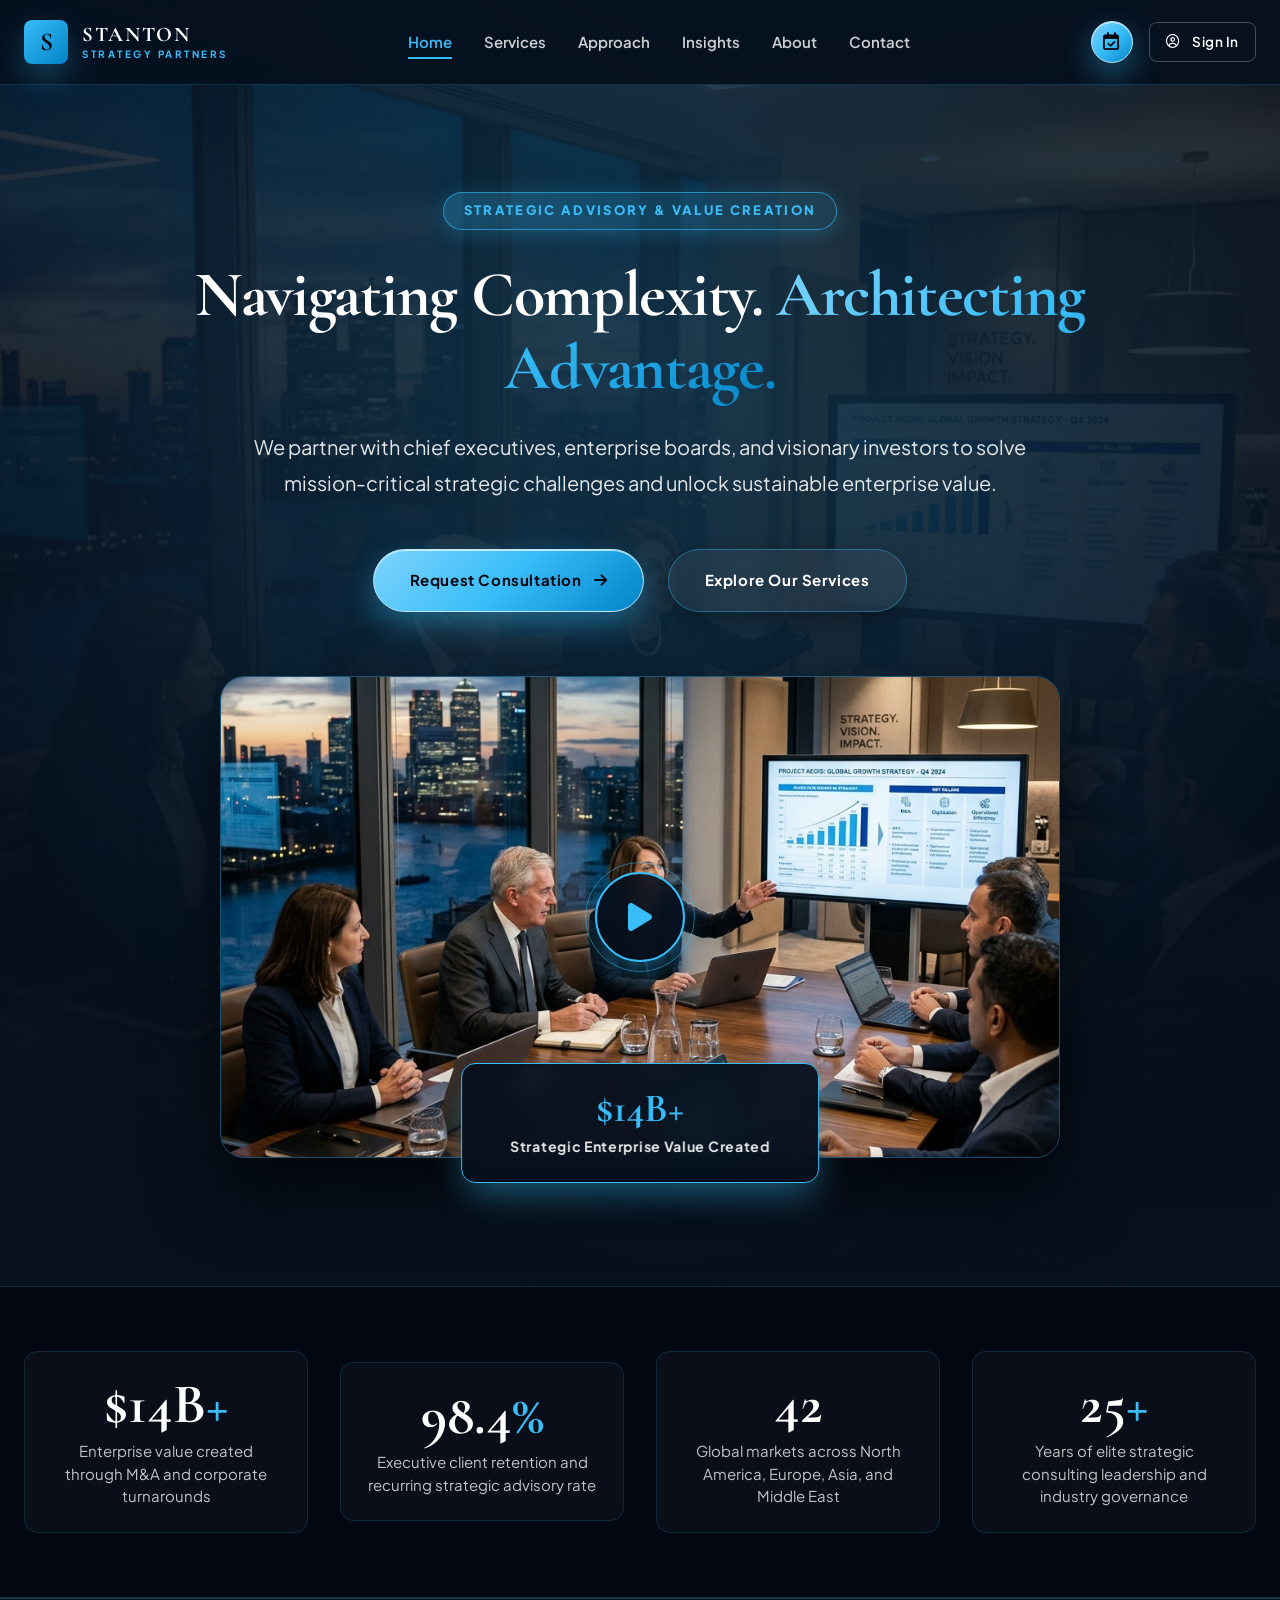
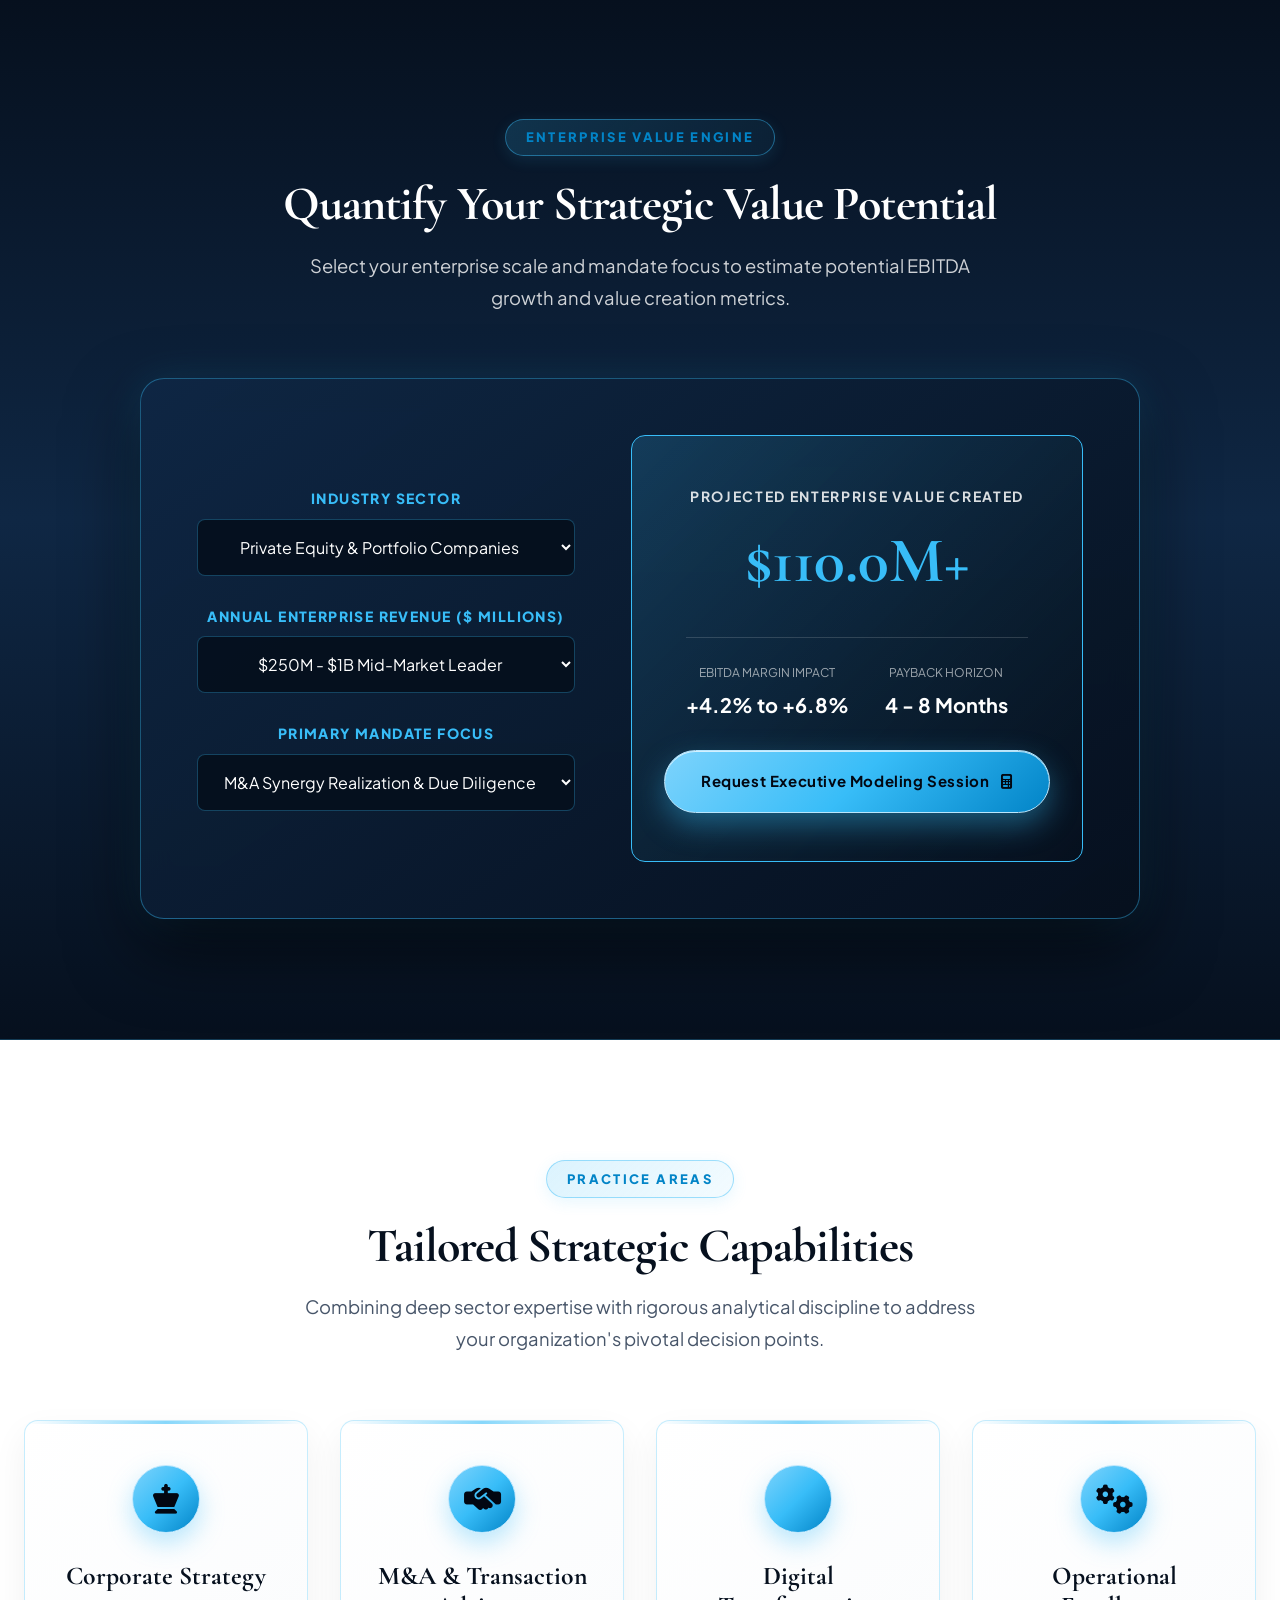
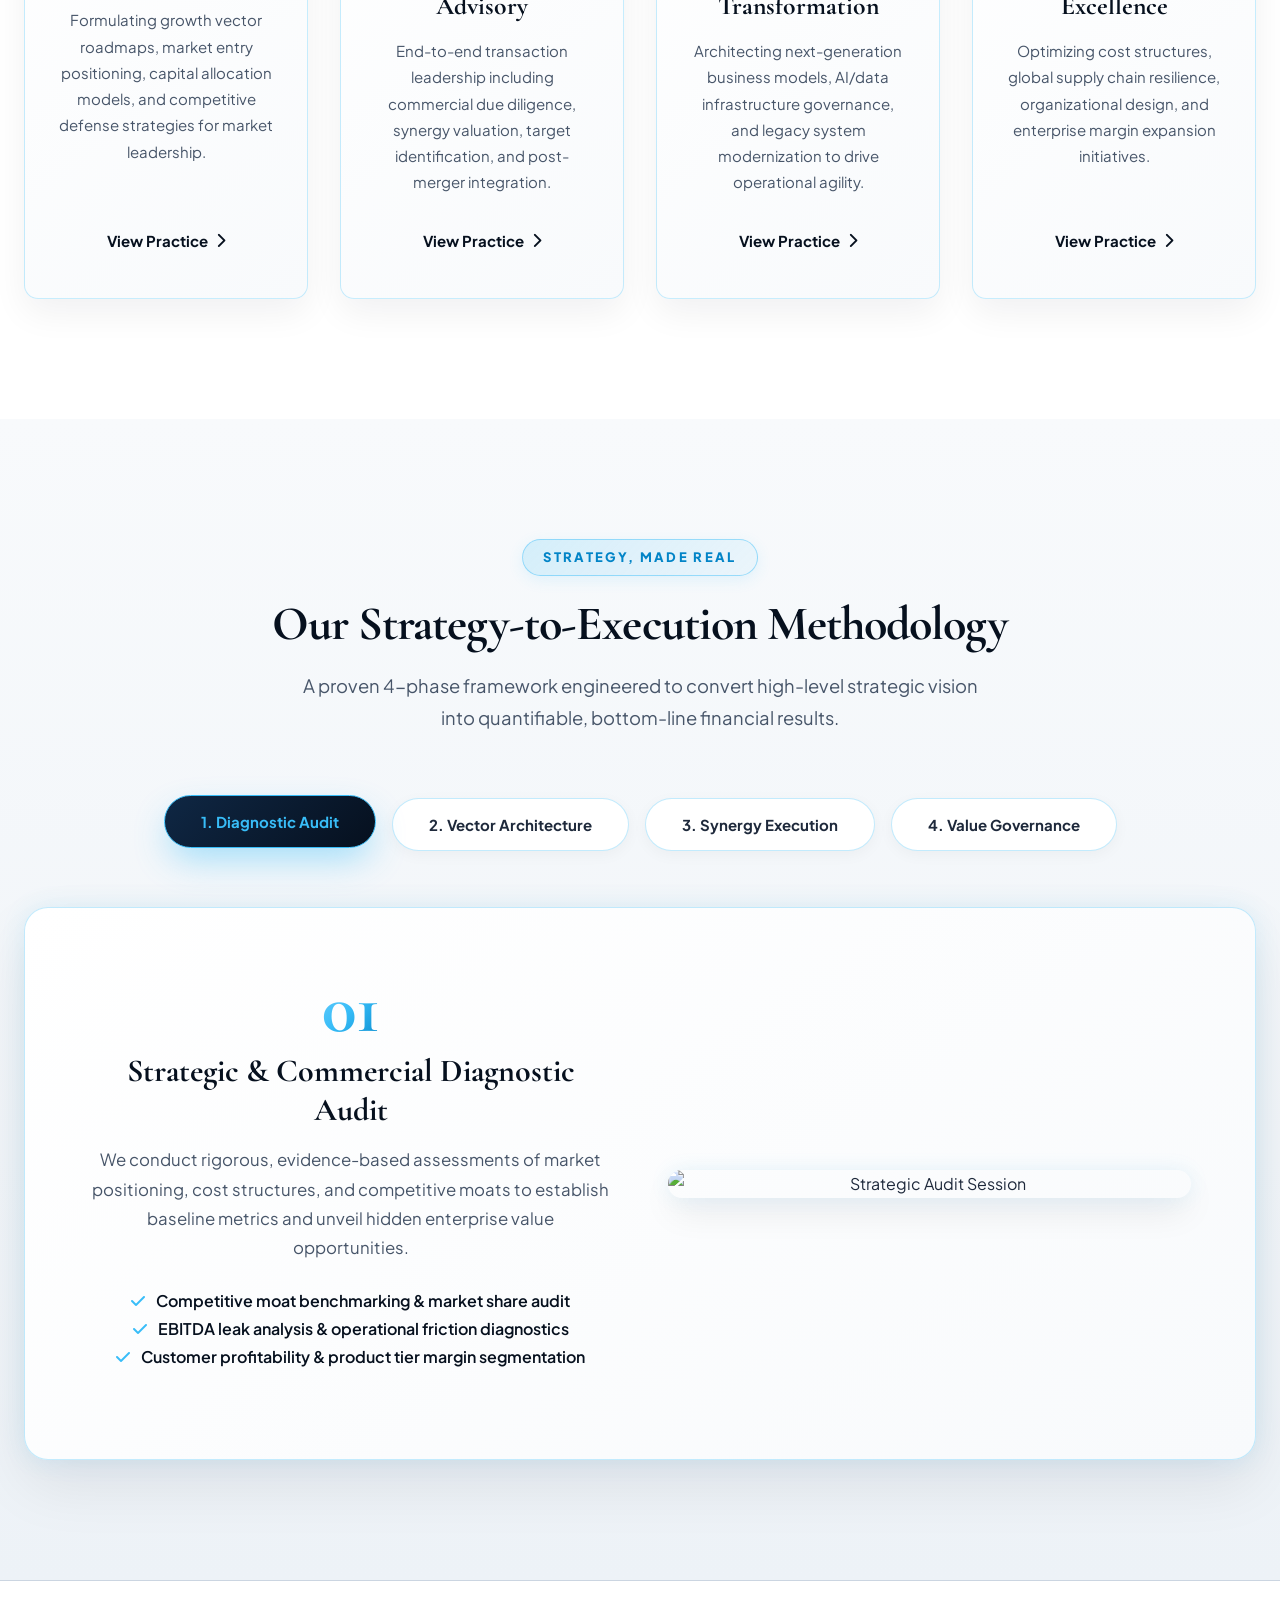
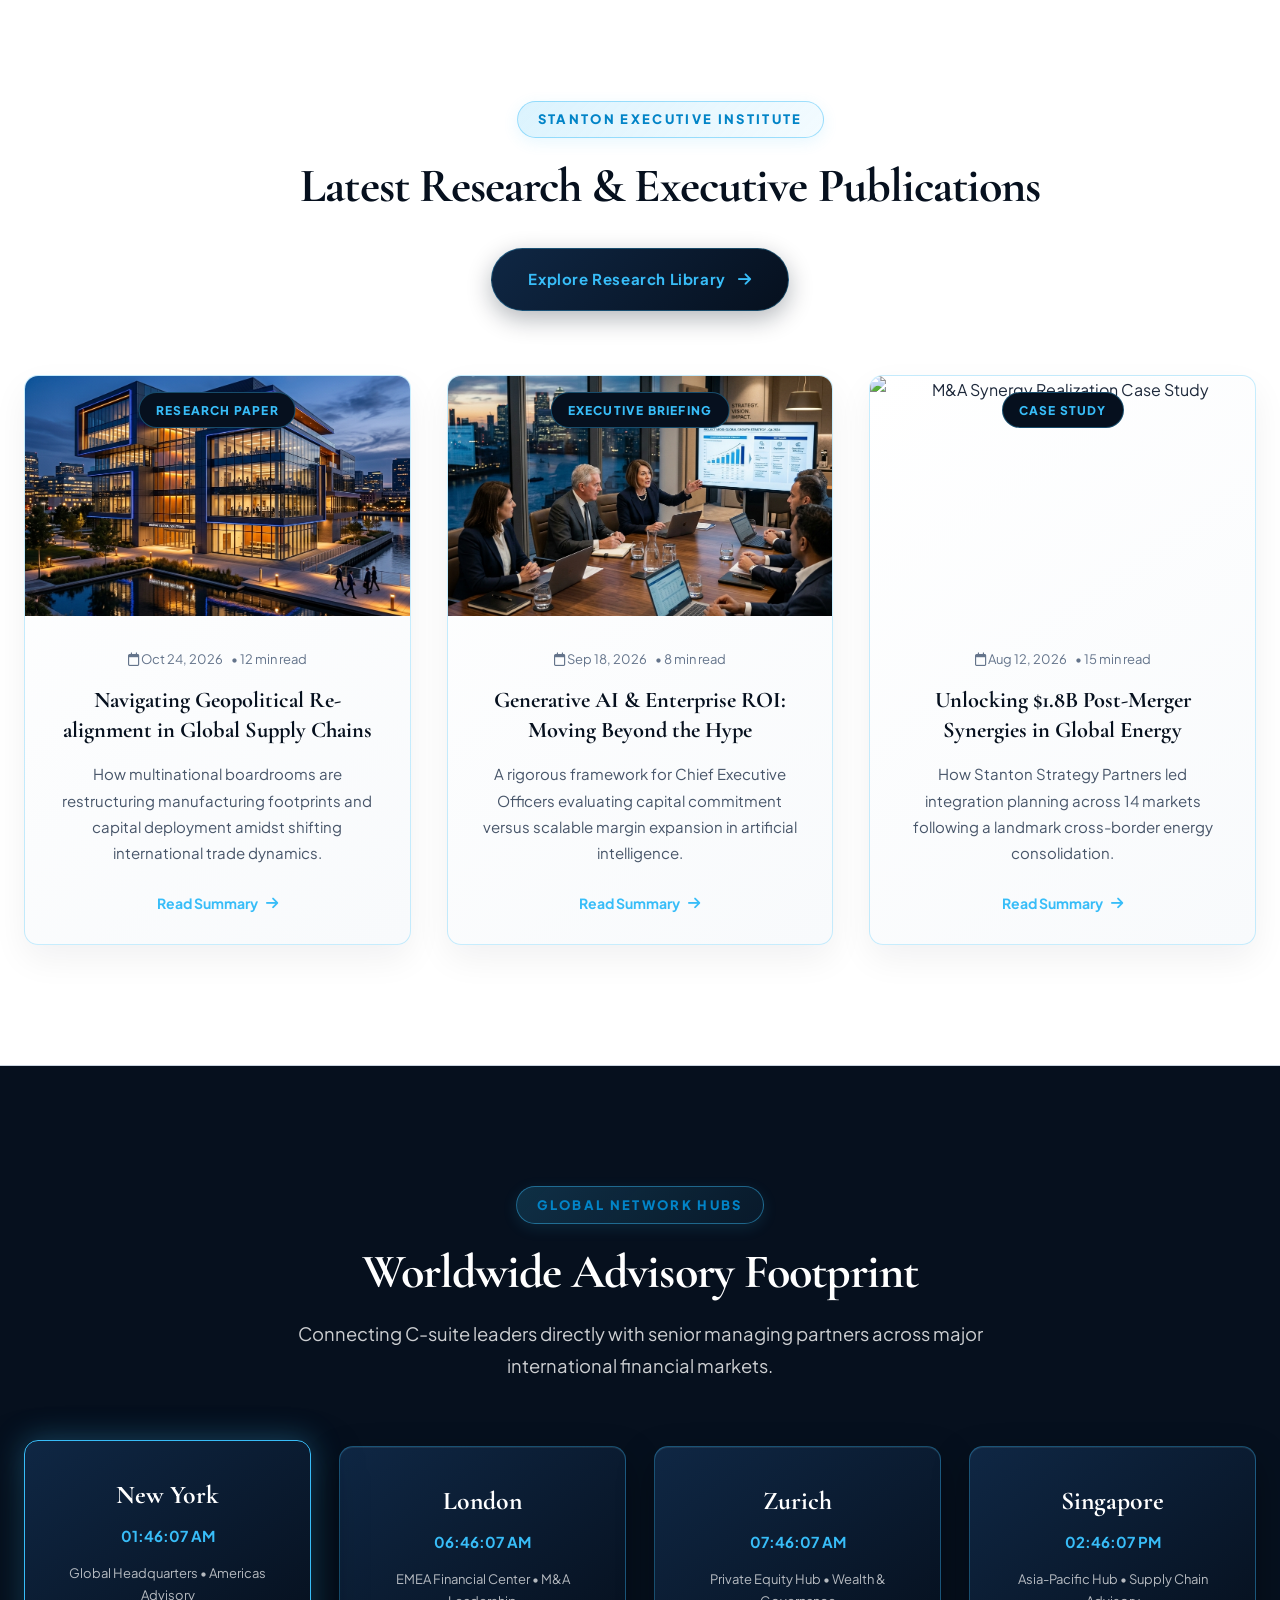
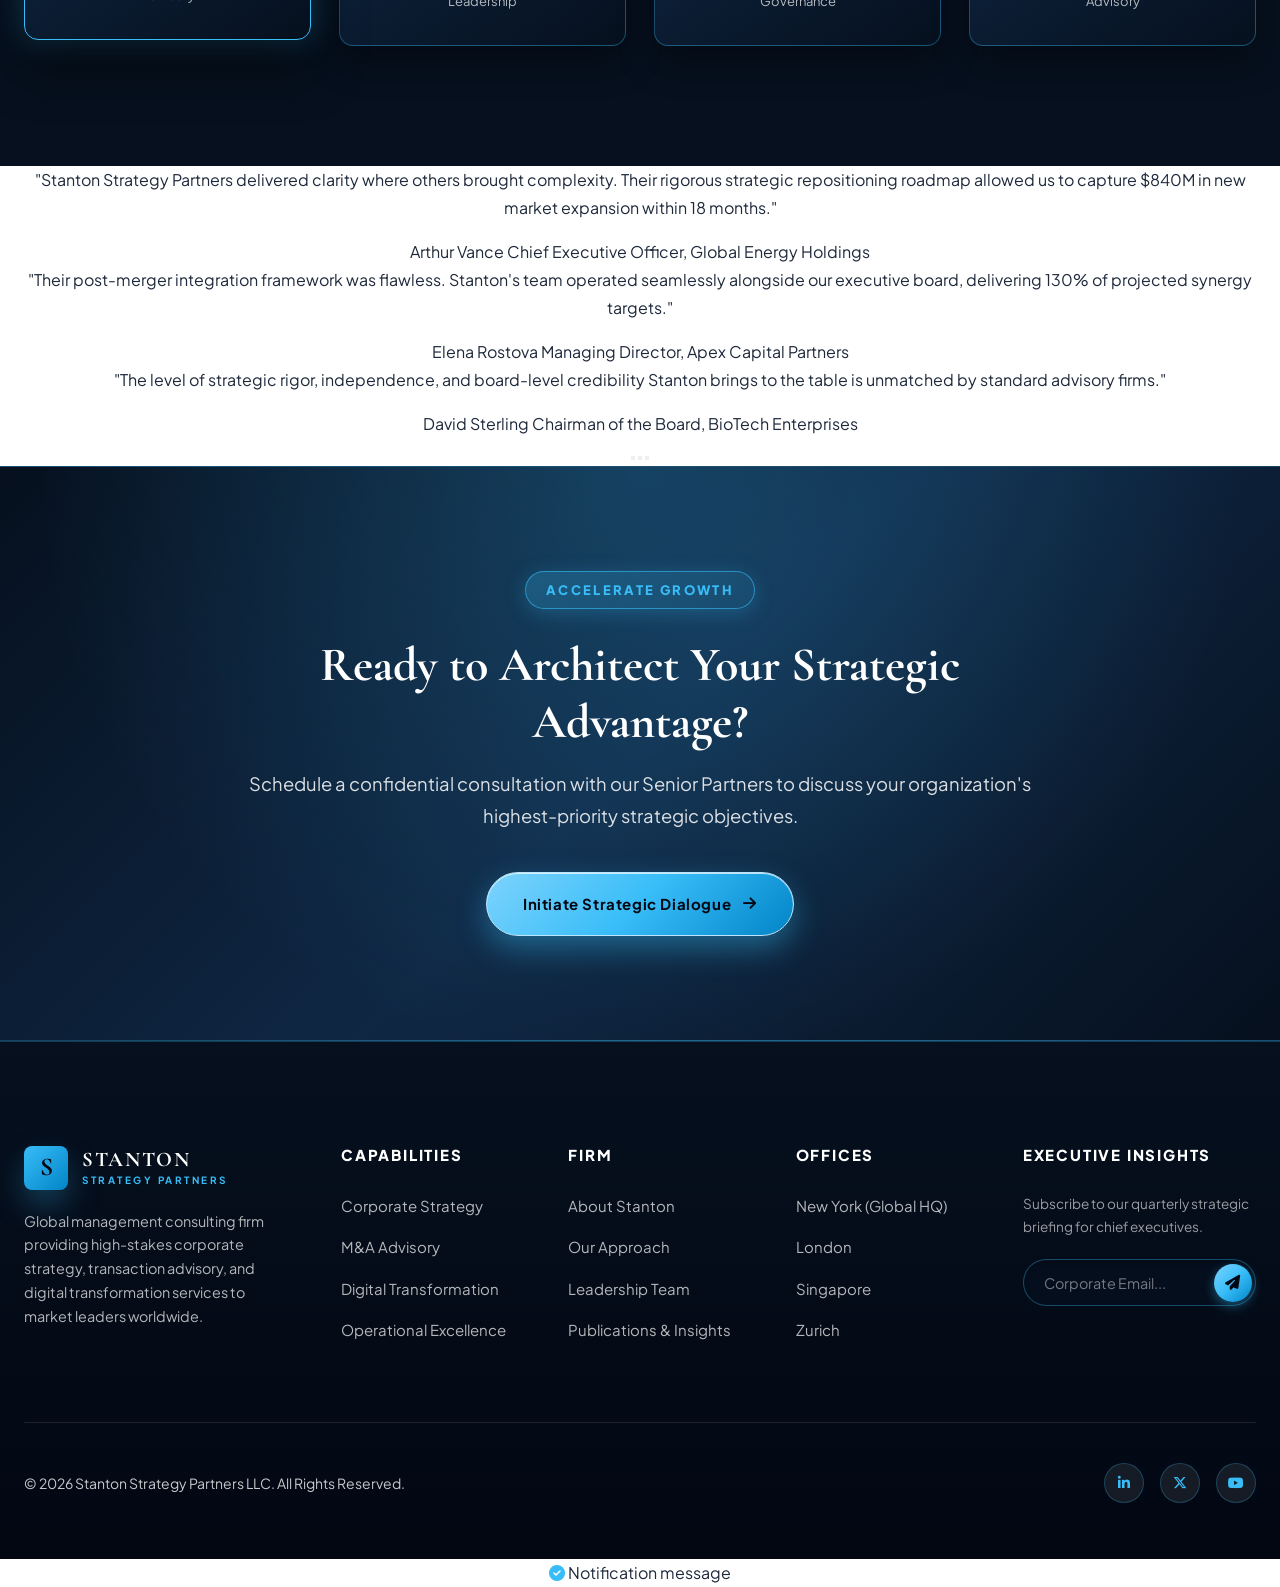
==== commit 544e111c: "bnm,." ====
--- a/index.html
+++ b/index.html
@@ -31,8 +31,8 @@
         </div>
       </a>
 
-      <nav aria-label="Main Navigation">
-        <ul id="nav-menu" class="nav-menu">
+      <nav id="nav-menu" class="nav-menu" aria-label="Main Navigation">
+        <ul class="nav-list" style="display: flex; gap: 2rem; align-items: center; list-style: none; padding: 0; margin: 0;">
           <li><a href="index.html" class="nav-link active">Home</a></li>
           <li><a href="services.html" class="nav-link">Services</a></li>
           <li><a href="approach.html" class="nav-link">Approach</a></li>
@@ -40,6 +40,10 @@
           <li><a href="about.html" class="nav-link">About</a></li>
           <li><a href="contact.html" class="nav-link">Contact</a></li>
         </ul>
+        <div class="mobile-nav-actions">
+          <a href="contact.html" class="btn btn-primary btn-sm"><i class="fa-regular fa-calendar-check" style="margin-right: 0.4rem;"></i> Request Consultation</a>
+          <a href="signin.html" class="btn btn-nav-auth btn-sm" aria-label="Sign In"><i class="fa-regular fa-circle-user" style="margin-right: 0.35rem;"></i> Sign In</a>
+        </div>
       </nav>
 
       <div class="nav-actions">
--- a/style.css
+++ b/style.css
@@ -418,31 +418,62 @@
   transition: var(--transition);
 }
 
-@media (max-width: 992px) {
+.mobile-nav-actions {
+  display: none;
+}
+
+@media (max-width: 1024px) {
   .hamburger {
     display: flex;
   }
 
+  /* Top Bar: Hide action buttons on mobile & tablet so ONLY logo and hamburger are visible */
+  .nav-actions > a {
+    display: none !important;
+  }
+
   .nav-menu {
     position: fixed;
-    top: 76px;
+    top: 72px;
     left: 0;
     right: 0;
-    background-color: var(--color-primary);
+    background-color: rgba(6, 16, 30, 0.98);
+    backdrop-filter: blur(20px);
+    -webkit-backdrop-filter: blur(20px);
     flex-direction: column;
-    padding: 2.5rem;
-    gap: 1.75rem;
-    border-bottom: 1px solid rgba(212, 175, 55, 0.2);
+    padding: 2.5rem 1.5rem;
+    gap: 1.5rem;
+    border-bottom: 1px solid rgba(56, 189, 248, 0.3);
+    box-shadow: 0 20px 40px rgba(0, 0, 0, 0.8);
     transform: translateY(-150%);
     opacity: 0;
     visibility: hidden;
     transition: var(--transition);
+    z-index: 999;
   }
 
   .nav-menu.active {
     transform: translateY(0);
     opacity: 1;
     visibility: visible;
+  }
+
+  /* Mobile/Tablet Hamburger Drawer Actions (Request Consultation & Sign In inside Hamburger Menu) */
+  .mobile-nav-actions {
+    display: flex !important;
+    flex-direction: column;
+    align-items: center;
+    gap: 1rem;
+    width: 100%;
+    margin-top: 1rem;
+    padding-top: 1.5rem;
+    border-top: 1px solid rgba(56, 189, 248, 0.2);
+  }
+
+  .mobile-nav-actions .btn {
+    width: 100%;
+    max-width: 280px;
+    justify-content: center;
   }
 }
 
@@ -845,22 +876,22 @@
    9. Accenture-Inspired Enterprise ROI Calculator WIDGET (CENTER ALIGNED)
    -------------------------------------------------------------------------- */
 .roi-calculator-section {
-  background-color: var(--color-primary);
+  background: linear-gradient(180deg, #06101e 0%, #0f2744 50%, #06101e 100%);
   color: var(--color-white);
-  padding: 7rem 0;
+  padding: 7.5rem 0;
   position: relative;
-  border-top: 1px solid rgba(212, 175, 55, 0.15);
-  border-bottom: 1px solid rgba(212, 175, 55, 0.15);
+  border-top: 1px solid rgba(56, 189, 248, 0.25);
+  border-bottom: 1px solid rgba(56, 189, 248, 0.25);
   text-align: center;
 }
 
 .roi-card {
-  background: rgba(13, 24, 46, 0.85);
-  border: 1px solid var(--color-accent);
+  background: linear-gradient(145deg, rgba(15, 39, 68, 0.95) 0%, rgba(6, 16, 30, 0.98) 100%);
+  border: 1px solid rgba(56, 189, 248, 0.4);
   border-radius: var(--radius-lg);
   padding: 3.5rem;
-  box-shadow: 0 25px 60px rgba(0, 0, 0, 0.5);
-  backdrop-filter: blur(12px);
+  box-shadow: 0 30px 70px rgba(0, 0, 0, 0.6), 0 0 40px rgba(56, 189, 248, 0.15);
+  backdrop-filter: blur(16px);
   max-width: 1000px;
   margin: 0 auto;
 }
@@ -900,8 +931,8 @@
 .roi-select {
   width: 100%;
   padding: 1rem 1.25rem;
-  background-color: rgba(6, 12, 24, 0.95);
-  border: 1px solid rgba(212, 175, 55, 0.3);
+  background-color: rgba(6, 16, 30, 0.95);
+  border: 1px solid rgba(56, 189, 248, 0.3);
   color: var(--color-white);
   border-radius: var(--radius-sm);
   font-family: var(--font-sans);
@@ -917,7 +948,7 @@
 }
 
 .roi-result-box {
-  background: linear-gradient(135deg, rgba(212, 175, 55, 0.18) 0%, rgba(6, 12, 24, 0.95) 100%);
+  background: linear-gradient(135deg, rgba(56, 189, 248, 0.18) 0%, rgba(6, 16, 30, 0.95) 100%);
   border: 1px solid var(--color-accent);
   border-radius: var(--radius-md);
   padding: 3rem 2rem;
@@ -949,8 +980,8 @@
    10. Strategy&-Inspired Workflow Timeline (CENTER ALIGNED)
    -------------------------------------------------------------------------- */
 .workflow-section {
-  padding: 7rem 0;
-  background-color: var(--color-light);
+  padding: 7.5rem 0;
+  background: linear-gradient(180deg, #f8fafc 0%, #edf2f7 100%);
   text-align: center;
 }
 
@@ -965,7 +996,7 @@
 .workflow-tab-btn {
   padding: 1rem 2.25rem;
   background: #ffffff;
-  border: 1px solid rgba(212, 175, 55, 0.25);
+  border: 1px solid rgba(56, 189, 248, 0.3);
   border-radius: var(--radius-full);
   font-family: var(--font-sans);
   font-size: 0.9375rem;
@@ -973,11 +1004,11 @@
   color: var(--color-text);
   cursor: pointer;
   transition: var(--transition);
-  box-shadow: 0 4px 15px rgba(4, 9, 20, 0.04);
+  box-shadow: 0 4px 15px rgba(6, 16, 30, 0.04);
 }
 
 .workflow-tab-btn:hover, .workflow-tab-btn.active {
-  background: linear-gradient(135deg, #0b162c 0%, #040914 100%);
+  background: linear-gradient(135deg, #0f2744 0%, #06101e 100%);
   color: var(--color-accent);
   border-color: var(--color-accent);
   box-shadow: var(--shadow-gold);
@@ -986,11 +1017,11 @@
 
 .workflow-card {
   display: none;
-  background: linear-gradient(145deg, #ffffff 0%, #fdfbf7 100%);
+  background: linear-gradient(145deg, #ffffff 0%, #f8fafc 100%);
   border-radius: var(--radius-lg);
-  border: 1px solid rgba(212, 175, 55, 0.3);
+  border: 1px solid rgba(56, 189, 248, 0.3);
   padding: 4rem;
-  box-shadow: 0 25px 60px rgba(4, 9, 20, 0.08), 0 0 25px rgba(212, 175, 55, 0.12);
+  box-shadow: 0 25px 60px rgba(6, 16, 30, 0.08), 0 0 25px rgba(56, 189, 248, 0.12);
   grid-template-columns: 1fr 1fr;
   gap: 3.5rem;
   align-items: center;
@@ -999,20 +1030,13 @@
 
 .workflow-card.active {
   display: grid;
-}
-
-@media (max-width: 992px) {
-  .workflow-card {
-    grid-template-columns: 1fr;
-    padding: 2.5rem;
-  }
 }
 
 .workflow-num {
   font-family: var(--font-serif);
   font-size: 4.5rem;
   font-weight: 800;
-  background: linear-gradient(135deg, #bf953f 0%, #fcf6ba 25%, #b38728 50%, #aa771c 100%);
+  background: linear-gradient(135deg, #7dd3fc 0%, #38bdf8 50%, #0284c7 100%);
   -webkit-background-clip: text;
   -webkit-text-fill-color: transparent;
   line-height: 1;
@@ -1033,21 +1057,21 @@
 .filter-btn {
   padding: 0.65rem 1.6rem;
   background: #ffffff;
-  border: 1px solid rgba(212, 175, 55, 0.25);
+  border: 1px solid rgba(56, 189, 248, 0.3);
   border-radius: var(--radius-full);
   font-size: 0.875rem;
   font-weight: 700;
   color: var(--color-text-muted);
   cursor: pointer;
   transition: var(--transition);
-  box-shadow: 0 4px 15px rgba(4, 9, 20, 0.04);
+  box-shadow: 0 4px 15px rgba(6, 16, 30, 0.04);
 }
 
 .filter-btn.active, .filter-btn:hover {
-  background: linear-gradient(135deg, #fce899 0%, #d4af37 50%, #b38728 100%);
-  color: #040914;
-  border-color: #ffe99b;
-  box-shadow: 0 10px 25px rgba(212, 175, 55, 0.4);
+  background: linear-gradient(135deg, #7dd3fc 0%, #38bdf8 50%, #0284c7 100%);
+  color: #020712;
+  border-color: #bae6fd;
+  box-shadow: 0 10px 25px rgba(56, 189, 248, 0.4);
 }
 
 .insights-row {
@@ -1057,29 +1081,23 @@
   justify-content: center;
 }
 
-@media (max-width: 992px) {
-  .insights-row {
-    grid-template-columns: 1fr;
-  }
-}
-
 .insight-card {
-  background: linear-gradient(145deg, #ffffff 0%, #fdfbf7 100%);
+  background: linear-gradient(145deg, #ffffff 0%, #f8fafc 100%);
   border-radius: var(--radius-md);
   overflow: hidden;
-  border: 1px solid rgba(212, 175, 55, 0.25);
+  border: 1px solid rgba(56, 189, 248, 0.28);
   transition: var(--transition);
   display: flex;
   flex-direction: column;
   align-items: center;
   text-align: center;
-  box-shadow: 0 14px 35px rgba(4, 9, 20, 0.06), inset 0 1px 0 #ffffff;
+  box-shadow: 0 14px 35px rgba(6, 16, 30, 0.06), inset 0 1px 0 #ffffff;
 }
 
 .insight-card:hover {
   transform: translateY(-8px);
-  box-shadow: 0 25px 55px rgba(4, 9, 20, 0.12), 0 0 35px rgba(212, 175, 55, 0.28);
-  border-color: rgba(212, 175, 55, 0.7);
+  box-shadow: 0 25px 55px rgba(6, 16, 30, 0.12), 0 0 35px rgba(56, 189, 248, 0.28);
+  border-color: rgba(56, 189, 248, 0.7);
 }
 
 .insight-image {
@@ -1166,7 +1184,7 @@
 .modal-overlay {
   position: fixed;
   top: 0; left: 0; right: 0; bottom: 0;
-  background-color: rgba(3, 7, 15, 0.88);
+  background-color: rgba(2, 7, 18, 0.9);
   backdrop-filter: blur(12px);
   z-index: 2000;
   display: flex;
@@ -1225,21 +1243,9 @@
   justify-content: center;
 }
 
-@media (max-width: 992px) {
-  .global-hubs-grid {
-    grid-template-columns: repeat(2, 1fr);
-  }
-}
-
-@media (max-width: 576px) {
-  .global-hubs-grid {
-    grid-template-columns: 1fr;
-  }
-}
-
 .hub-card {
-  background: linear-gradient(145deg, #0b162c 0%, #040914 100%);
-  border: 1px solid rgba(212, 175, 55, 0.3);
+  background: linear-gradient(145deg, #0f2744 0%, #06101e 100%);
+  border: 1px solid rgba(56, 189, 248, 0.35);
   border-radius: var(--radius-md);
   padding: 2rem 1.5rem;
   color: var(--color-white);
@@ -1252,7 +1258,7 @@
 .hub-card:hover, .hub-card.active {
   border-color: var(--color-accent);
   transform: translateY(-6px);
-  box-shadow: 0 25px 50px rgba(0, 0, 0, 0.5), 0 0 30px rgba(212, 175, 55, 0.35);
+  box-shadow: 0 25px 50px rgba(0, 0, 0, 0.5), 0 0 30px rgba(56, 189, 248, 0.35);
 }
 
 .hub-city {
@@ -1281,25 +1287,13 @@
   align-items: start;
 }
 
-@media (max-width: 992px) {
-  .contact-grid {
-    grid-template-columns: 1fr;
-  }
-}
-
 .contact-form-card {
-  background: linear-gradient(145deg, #ffffff 0%, #fdfbf7 100%);
+  background: linear-gradient(145deg, #ffffff 0%, #f8fafc 100%);
   border-radius: var(--radius-lg);
   padding: 3.5rem;
-  border: 1px solid rgba(212, 175, 55, 0.3);
-  box-shadow: 0 25px 60px rgba(4, 9, 20, 0.08), 0 0 25px rgba(212, 175, 55, 0.1);
-  text-align: center;
-}
-
-@media (max-width: 576px) {
-  .contact-form-card {
-    padding: 2rem;
-  }
+  border: 1px solid rgba(56, 189, 248, 0.3);
+  box-shadow: 0 25px 60px rgba(6, 16, 30, 0.08), 0 0 25px rgba(56, 189, 248, 0.1);
+  text-align: center;
 }
 
 .form-group {
@@ -1333,7 +1327,7 @@
   outline: none;
   border-color: var(--color-accent);
   background-color: var(--color-white);
-  box-shadow: 0 0 0 4px rgba(212, 175, 55, 0.22);
+  box-shadow: 0 0 0 4px rgba(56, 189, 248, 0.25);
 }
 
 .error-message {
@@ -1357,12 +1351,12 @@
    14. CTA Banner (CENTER ALIGNED)
    -------------------------------------------------------------------------- */
 .cta-banner {
-  background: radial-gradient(circle at 50% 0%, rgba(212, 175, 55, 0.22) 0%, transparent 70%),
-              linear-gradient(135deg, #040914 0%, #0b162c 50%, #040914 100%);
+  background: radial-gradient(circle at 50% 0%, rgba(56, 189, 248, 0.22) 0%, transparent 70%),
+              linear-gradient(135deg, #06101e 0%, #0f2744 50%, #06101e 100%);
   color: var(--color-white);
   padding: 6.5rem 0;
-  border-top: 1px solid rgba(212, 175, 55, 0.3);
-  border-bottom: 1px solid rgba(212, 175, 55, 0.3);
+  border-top: 1px solid rgba(56, 189, 248, 0.3);
+  border-bottom: 1px solid rgba(56, 189, 248, 0.3);
   text-align: center;
 }
 
@@ -1393,46 +1387,54 @@
    15. Footer Section (CENTER ALIGNED)
    -------------------------------------------------------------------------- */
 .site-footer {
-  background: linear-gradient(180deg, #040914 0%, #02050b 100%);
+  background: linear-gradient(180deg, #06101e 0%, #020712 100%);
   color: rgba(255, 255, 255, 0.78);
   padding: 6.5rem 0 3.5rem 0;
-  border-top: 1px solid rgba(212, 175, 55, 0.3);
-  text-align: center;
+  border-top: 1px solid rgba(56, 189, 248, 0.3);
+  text-align: center;
+}
+
+/* --------------------------------------------------------------------------
+   15. Footer Section (LEFT ALIGNED COLUMNS & PERFECT INTEGRATED FORM)
+   -------------------------------------------------------------------------- */
+.site-footer {
+  background: linear-gradient(180deg, #06101e 0%, #020712 100%);
+  color: rgba(255, 255, 255, 0.78);
+  padding: 6.5rem 0 3.5rem 0;
+  border-top: 1px solid rgba(56, 189, 248, 0.3);
+  text-align: left;
 }
 
 .footer-grid {
   display: grid;
-  grid-template-columns: 1.5fr repeat(3, 1fr) 1.2fr;
+  grid-template-columns: 1.5fr repeat(3, 1fr) 1.3fr;
   gap: 3rem;
   margin-bottom: 4rem;
-  text-align: center;
-  justify-content: center;
-}
-
-@media (max-width: 992px) {
-  .footer-grid {
-    grid-template-columns: 1fr 1fr;
-  }
-}
-
-@media (max-width: 576px) {
-  .footer-grid {
-    grid-template-columns: 1fr;
-  }
+  text-align: left;
+  justify-content: space-between;
+  align-items: start;
 }
 
 .footer-brand {
   display: flex;
   flex-direction: column;
-  align-items: center;
-  text-align: center;
+  align-items: flex-start;
+  text-align: left;
+}
+
+.footer-brand p {
+  text-align: left;
+  margin-top: 1.25rem;
+  font-size: 0.9rem;
+  color: rgba(255, 255, 255, 0.7);
+  line-height: 1.65;
 }
 
 .footer-col {
   display: flex;
   flex-direction: column;
-  align-items: center;
-  text-align: center;
+  align-items: flex-start;
+  text-align: left;
 }
 
 .footer-col h4 {
@@ -1443,71 +1445,126 @@
   text-transform: uppercase;
   letter-spacing: 0.12em;
   margin-bottom: 1.75rem;
-  text-align: center;
+  text-align: left;
+}
+
+.footer-col p {
+  text-align: left;
 }
 
 .footer-links {
   display: flex;
   flex-direction: column;
-  align-items: center;
+  align-items: flex-start;
+  padding: 0;
+  margin: 0;
 }
 
 .footer-links li {
   margin-bottom: 0.85rem;
-  text-align: center;
+  text-align: left;
 }
 
 .footer-links a {
   color: rgba(255, 255, 255, 0.7);
   font-size: 0.9375rem;
-  text-align: center;
+  text-align: left;
+  transition: var(--transition);
 }
 
 .footer-links a:hover {
   color: var(--color-accent);
-}
-
+  padding-left: 4px;
+}
+
+/* Integrated Newsletter Form */
 .newsletter-form {
   display: flex;
-  gap: 0.5rem;
+  align-items: center;
+  position: relative;
+  width: 100%;
   max-width: 320px;
-  width: 100%;
-  margin: 0 auto;
+  margin-top: 0.5rem;
 }
 
 .newsletter-input {
   width: 100%;
-  padding: 0.75rem 1rem;
+  padding: 0.85rem 3.2rem 0.85rem 1.25rem;
   border-radius: var(--radius-full);
-  border: 1px solid rgba(255,255,255,0.2);
-  background: rgba(255,255,255,0.05);
-  color: #fff;
-  text-align: center;
+  border: 1px solid rgba(56, 189, 248, 0.35);
+  background: rgba(6, 16, 30, 0.85);
+  color: #ffffff;
+  font-size: 0.9rem;
+  font-family: var(--font-sans);
+  text-align: left;
+  outline: none;
+  transition: var(--transition);
+  box-shadow: inset 0 2px 4px rgba(0, 0, 0, 0.3);
+}
+
+.newsletter-input::placeholder {
+  color: rgba(255, 255, 255, 0.45);
+}
+
+.newsletter-input:focus {
+  border-color: var(--color-accent);
+  box-shadow: 0 0 20px rgba(56, 189, 248, 0.35);
+}
+
+.newsletter-form button,
+.newsletter-btn {
+  position: absolute;
+  right: 4px;
+  top: 50%;
+  transform: translateY(-50%);
+  width: 38px;
+  height: 38px;
+  min-width: 38px;
+  padding: 0 !important;
+  border-radius: 50% !important;
+  background: linear-gradient(135deg, #7dd3fc 0%, #38bdf8 50%, #0284c7 100%) !important;
+  color: #020712 !important;
+  border: none !important;
+  cursor: pointer;
+  display: flex !important;
+  align-items: center !important;
+  justify-content: center !important;
+  font-size: 0.95rem;
+  box-shadow: 0 4px 12px rgba(56, 189, 248, 0.4) !important;
+  transition: var(--transition) !important;
+  margin: 0 !important;
+}
+
+.newsletter-form button:hover,
+.newsletter-btn:hover {
+  background: linear-gradient(135deg, #ffffff 0%, #7dd3fc 50%, #38bdf8 100%) !important;
+  transform: translateY(-50%) scale(1.08) !important;
+  box-shadow: 0 6px 18px rgba(56, 189, 248, 0.6) !important;
 }
 
 .footer-bottom {
   padding-top: 2.5rem;
   border-top: 1px solid rgba(255, 255, 255, 0.1);
   display: flex;
-  flex-direction: column;
-  align-items: center;
-  justify-content: center;
+  flex-direction: row;
+  align-items: center;
+  justify-content: space-between;
   font-size: 0.875rem;
   gap: 1rem;
-  text-align: center;
+  text-align: left;
 }
 
 .social-links {
   display: flex;
-  gap: 1.25rem;
-  justify-content: center;
+  gap: 1rem;
+  justify-content: flex-end;
 }
 
 .social-link {
   width: 40px;
   height: 40px;
   background: rgba(255, 255, 255, 0.08);
-  border: 1px solid rgba(212, 175, 55, 0.2);
+  border: 1px solid rgba(56, 189, 248, 0.25);
   color: var(--color-accent);
   border-radius: var(--radius-full);
   display: flex;
@@ -1518,28 +1575,28 @@
 
 .social-link:hover {
   background: var(--color-accent);
-  color: var(--color-primary-dark);
+  color: #020712;
   transform: translateY(-3px);
 }
 
 /* Article Detail & Takeaway Box Styling */
 .insight-detail-header {
-  background: radial-gradient(circle at 50% 10%, rgba(212, 175, 55, 0.2) 0%, transparent 65%),
-              linear-gradient(180deg, #040914 0%, #0b162c 100%);
+  background: radial-gradient(circle at 50% 10%, rgba(56, 189, 248, 0.2) 0%, transparent 65%),
+              linear-gradient(180deg, #06101e 0%, #0f2744 100%);
   padding: 10rem 0 6rem 0;
   color: var(--color-white);
-  border-bottom: 1px solid rgba(212, 175, 55, 0.3);
+  border-bottom: 1px solid rgba(56, 189, 248, 0.3);
   text-align: center;
 }
 
 .takeaway-box {
-  background: linear-gradient(145deg, #ffffff 0%, #fdfbf7 100%);
-  border: 1px solid rgba(212, 175, 55, 0.4);
+  background: linear-gradient(145deg, #ffffff 0%, #f8fafc 100%);
+  border: 1px solid rgba(56, 189, 248, 0.4);
   border-left: 4px solid var(--color-accent);
   border-radius: var(--radius-md);
   padding: 2.5rem;
   margin: 3rem 0;
-  box-shadow: 0 20px 45px rgba(4, 9, 20, 0.08), 0 0 25px rgba(212, 175, 55, 0.12);
+  box-shadow: 0 20px 45px rgba(6, 16, 30, 0.08), 0 0 25px rgba(56, 189, 248, 0.12);
   text-align: left;
 }
 
@@ -1607,7 +1664,7 @@
   align-items: center;
   padding: 3rem 1.5rem;
   background: var(--color-primary);
-  background-image: radial-gradient(circle at 50% 10%, rgba(212, 175, 55, 0.15) 0%, rgba(6, 12, 24, 0.95) 75%);
+  background-image: radial-gradient(circle at 50% 10%, rgba(56, 189, 248, 0.15) 0%, rgba(6, 16, 30, 0.95) 75%);
 }
 
 .auth-card {
@@ -1616,7 +1673,7 @@
   background: #ffffff;
   border-radius: 20px;
   padding: 2.75rem 2.25rem;
-  box-shadow: 0 25px 60px rgba(0, 0, 0, 0.4), 0 0 30px rgba(212, 175, 55, 0.15);
+  box-shadow: 0 25px 60px rgba(0, 0, 0, 0.4), 0 0 30px rgba(56, 189, 248, 0.15);
   border: 1px solid var(--color-border-gold);
   text-align: center;
   transition: var(--transition);
@@ -1635,8 +1692,8 @@
   width: 42px;
   height: 42px;
   border-radius: var(--radius-sm);
-  background: linear-gradient(135deg, #d4af37 0%, #8c5d14 100%);
-  color: var(--color-primary-dark);
+  background: linear-gradient(135deg, #38bdf8 0%, #0284c7 100%);
+  color: #020712;
   font-family: var(--font-serif);
   display: flex;
   align-items: center;
@@ -1870,5 +1927,118 @@
 .btn-nav-auth:hover {
   border-color: var(--color-accent);
   color: var(--color-accent);
-  background: rgba(212, 175, 55, 0.08);
-}
+  background: rgba(56, 189, 248, 0.1);
+}
+
+/* ==========================================================================
+   17. Fit to Screen & Mobile/Tablet Centered Grid Engine
+   (Tablet: 2/1 Centered Grids | Mobile: 1/1/1 Centered Stack | Zero Horizontal Sway)
+   ========================================================================== */
+
+html, body {
+  width: 100%;
+  max-width: 100vw;
+  overflow-x: hidden;
+  position: relative;
+}
+
+.container, section, header, footer, article, div {
+  box-sizing: border-box;
+}
+
+/* Tablet View (641px to 1024px): 2/1 Centered Layout */
+@media (min-width: 641px) and (max-width: 1024px) {
+  .services-grid,
+  .stat-grid,
+  .insights-row,
+  .global-hubs-grid,
+  .footer-grid {
+    grid-template-columns: repeat(2, 1fr) !important;
+    gap: 2rem !important;
+    justify-content: center !important;
+    align-items: center !important;
+  }
+
+  /* 2/1 Centered Layout: Third or odd last card spans across and centers */
+  .insights-row > article:nth-child(odd):last-child,
+  .services-grid > div:nth-child(odd):last-child,
+  .global-hubs-grid > div:nth-child(odd):last-child {
+    grid-column: 1 / -1 !important;
+    max-width: 520px !important;
+    width: 100% !important;
+    justify-self: center !important;
+    margin: 0 auto !important;
+  }
+
+  .workflow-card {
+    grid-template-columns: 1fr 1fr !important;
+    gap: 2.5rem !important;
+    padding: 3rem !important;
+  }
+
+  .contact-grid,
+  .roi-grid {
+    grid-template-columns: 1fr !important;
+    gap: 2.5rem !important;
+  }
+}
+
+/* Mobile View (max-width: 640px): 1/1/1 Vertical Stack & Centered */
+@media (max-width: 640px) {
+  body, .container, section {
+    text-align: center !important;
+  }
+
+  .container {
+    padding: 0 1.25rem !important;
+    width: 100% !important;
+  }
+
+  .services-grid,
+  .stat-grid,
+  .insights-row,
+  .global-hubs-grid,
+  .footer-grid,
+  .workflow-card,
+  .contact-grid,
+  .roi-grid,
+  .social-grid {
+    grid-template-columns: 1fr !important;
+    gap: 1.75rem !important;
+    justify-content: center !important;
+    align-items: center !important;
+    width: 100% !important;
+  }
+
+  .insights-row > article:nth-child(odd):last-child,
+  .services-grid > div:nth-child(odd):last-child,
+  .global-hubs-grid > div:nth-child(odd):last-child {
+    grid-column: 1 / -1 !important;
+    max-width: 100% !important;
+    margin: 0 !important;
+  }
+
+  .workflow-card {
+    padding: 2rem 1.5rem !important;
+  }
+
+  .roi-card {
+    padding: 2rem 1.25rem !important;
+  }
+
+  .contact-form-card {
+    padding: 2rem 1.25rem !important;
+  }
+
+  .auth-card {
+    padding: 2rem 1.5rem !important;
+  }
+
+  .hero-content h1 {
+    font-size: 2.25rem !important;
+  }
+
+  .section-header h2 {
+    font-size: 1.85rem !important;
+  }
+}
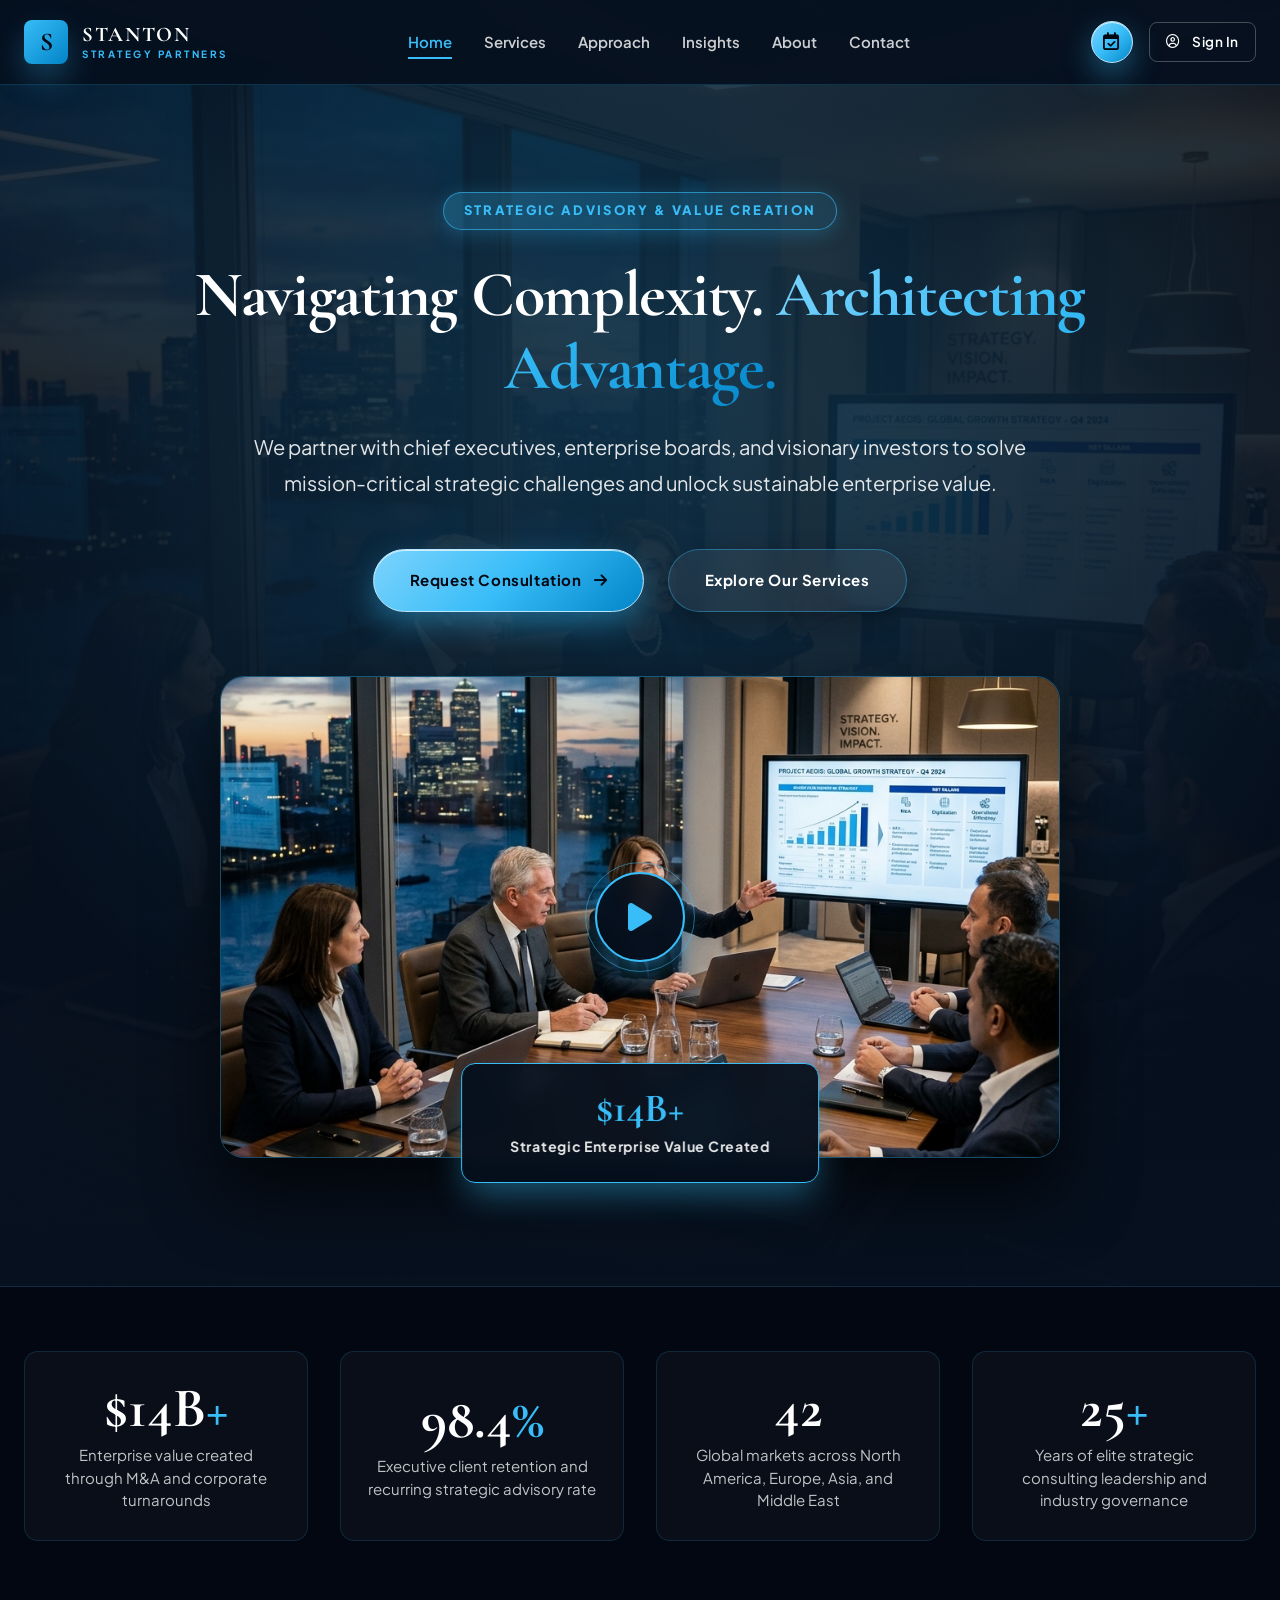
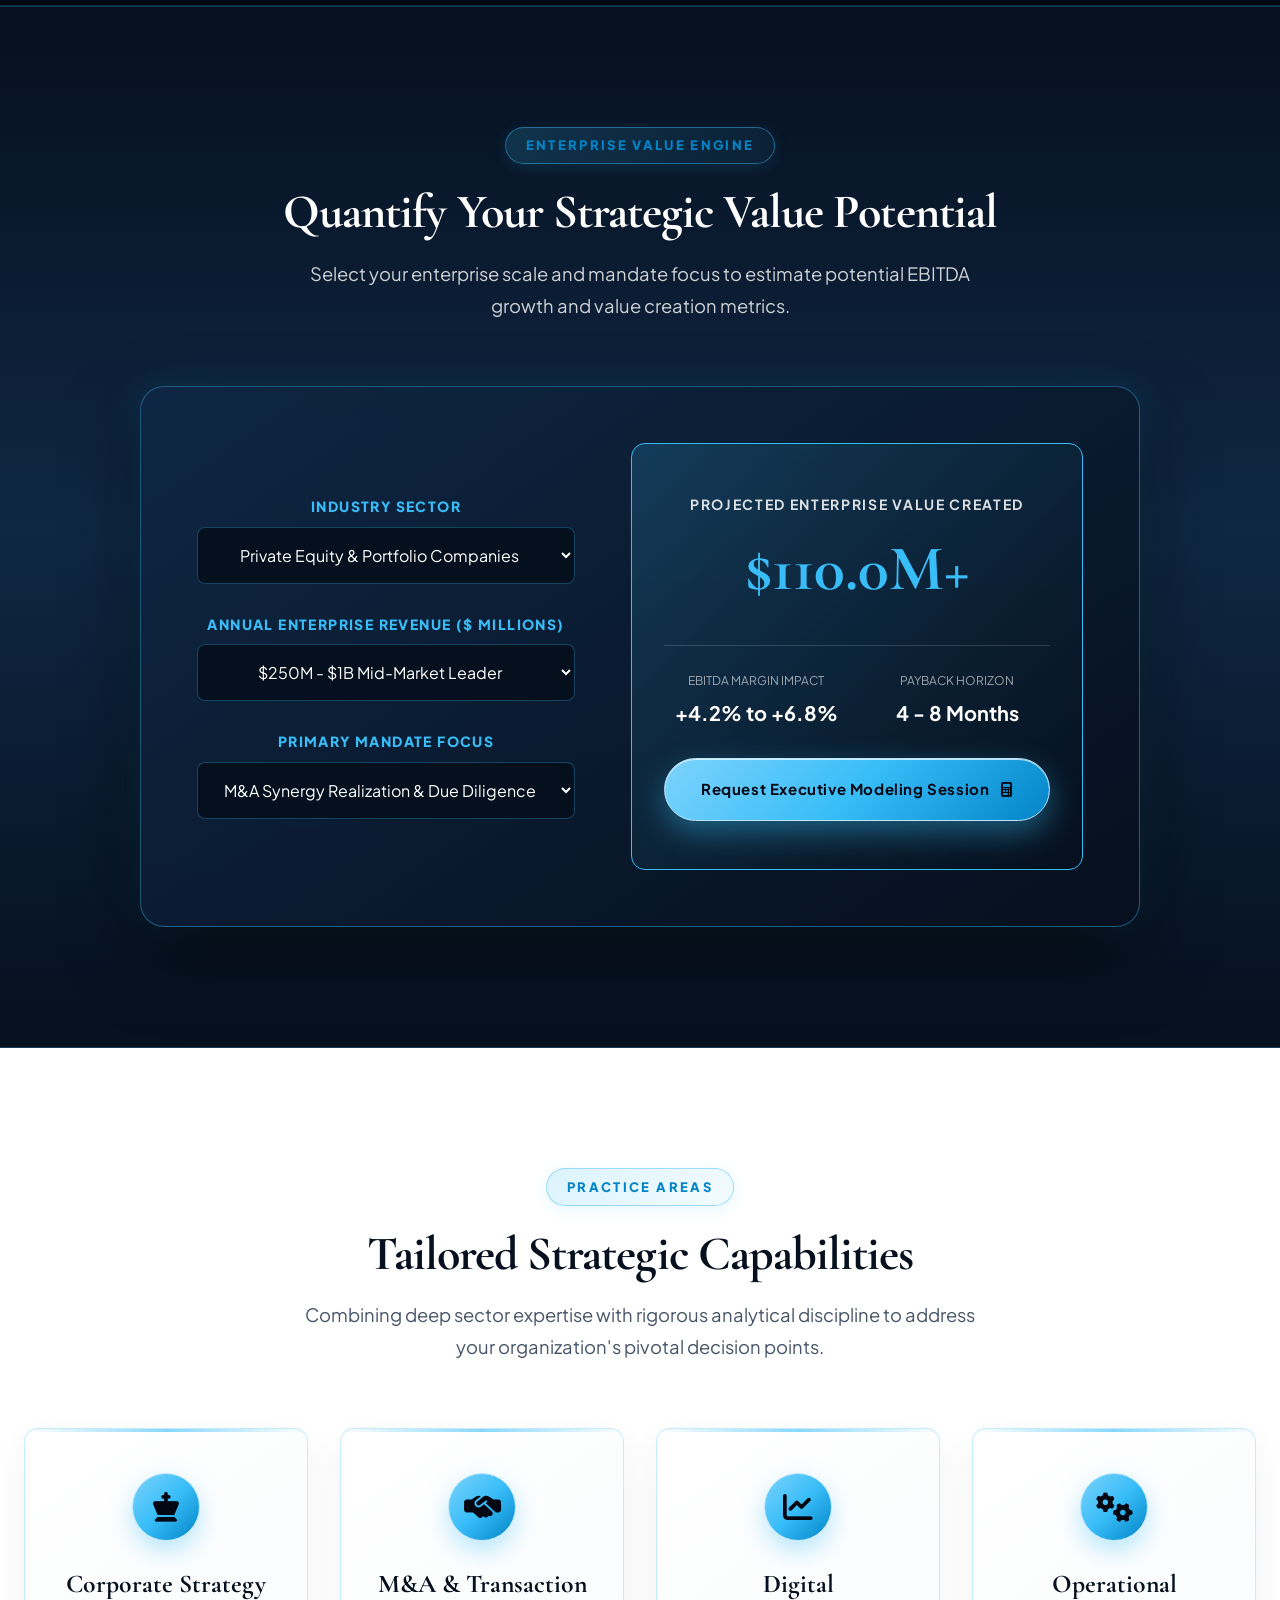
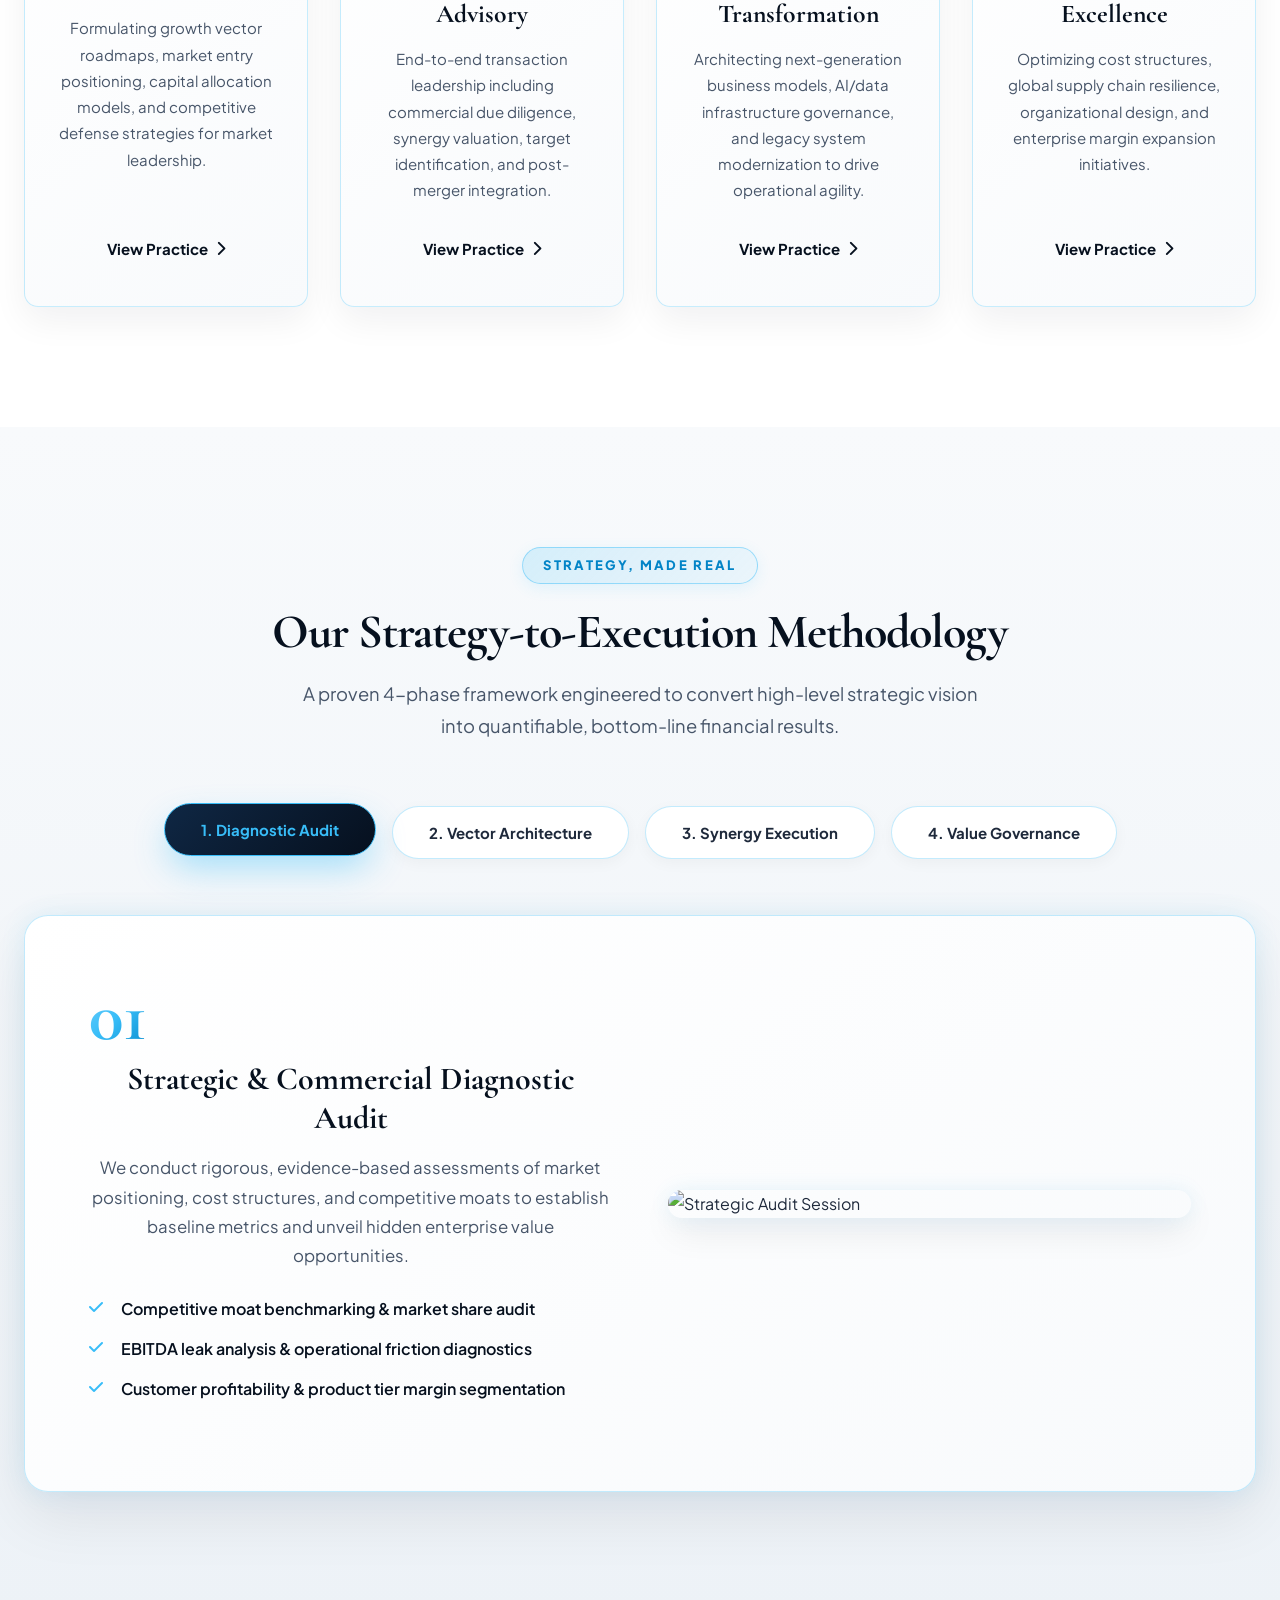
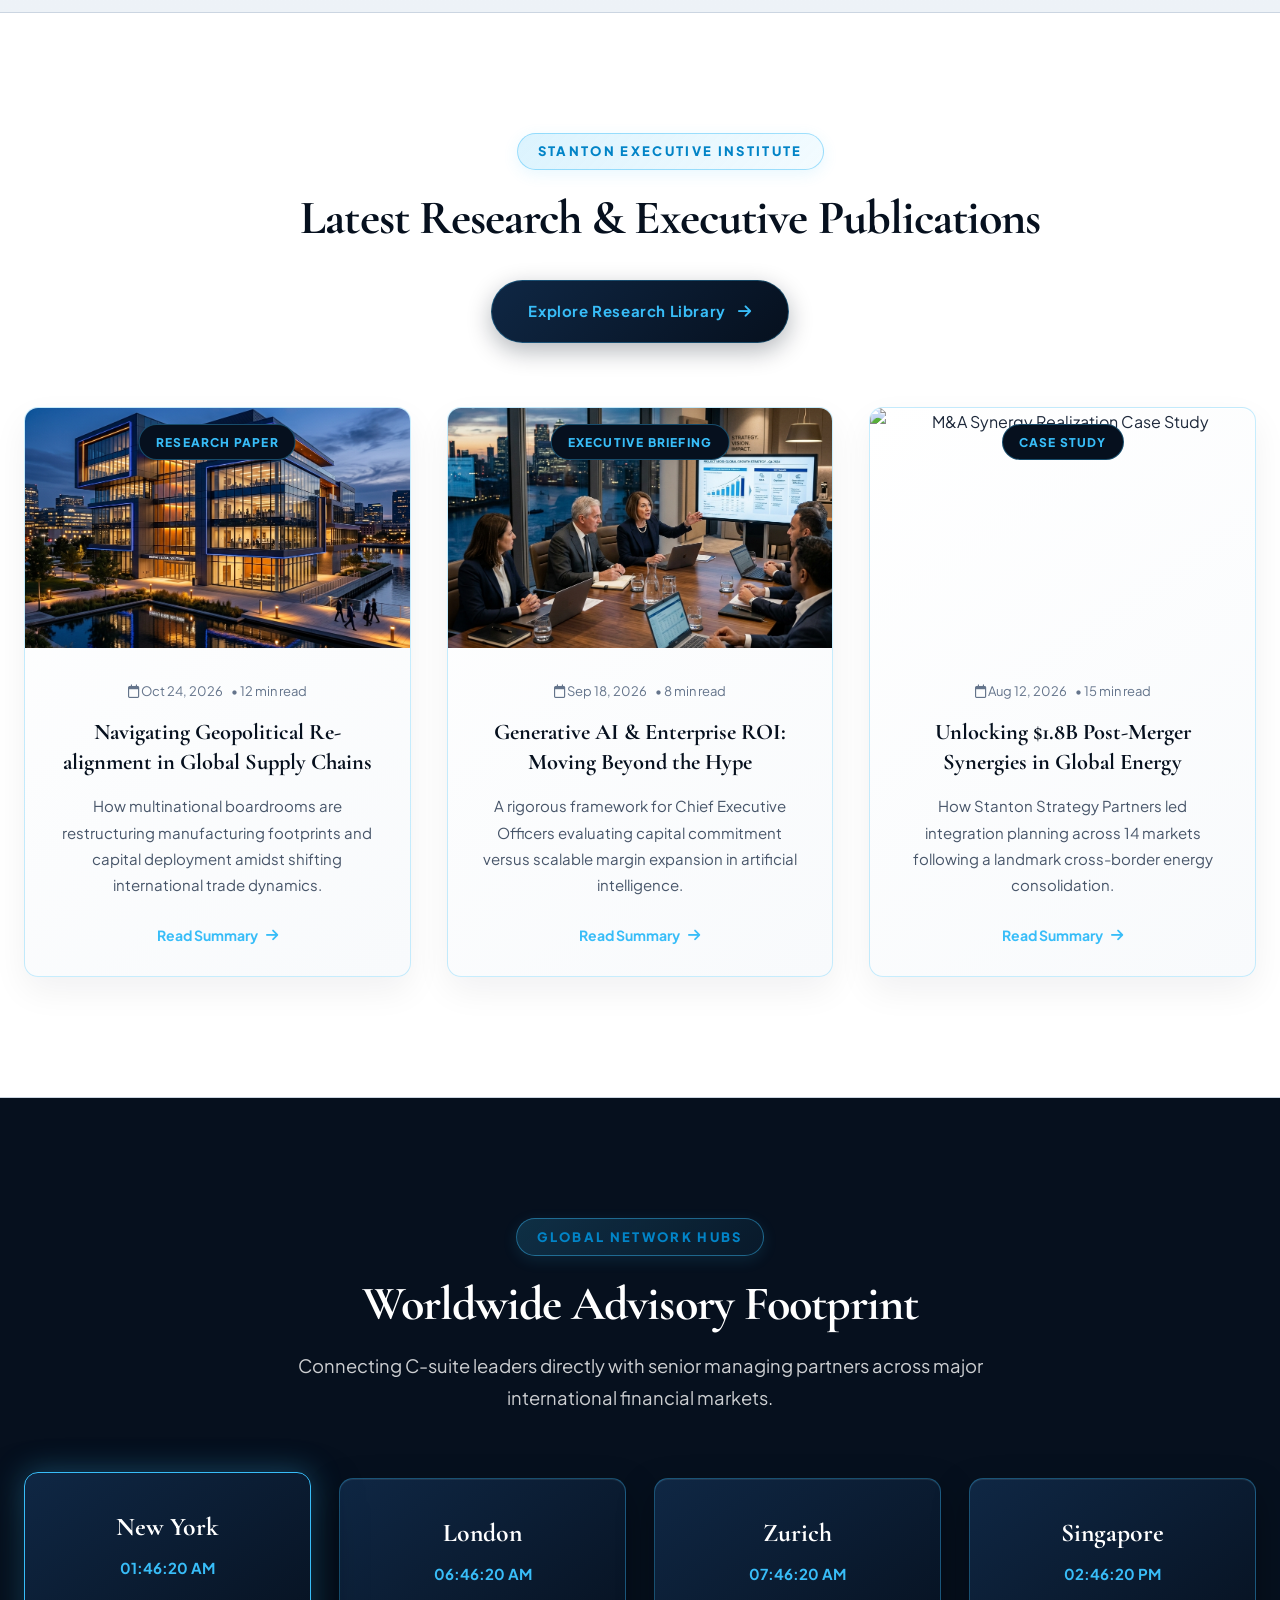
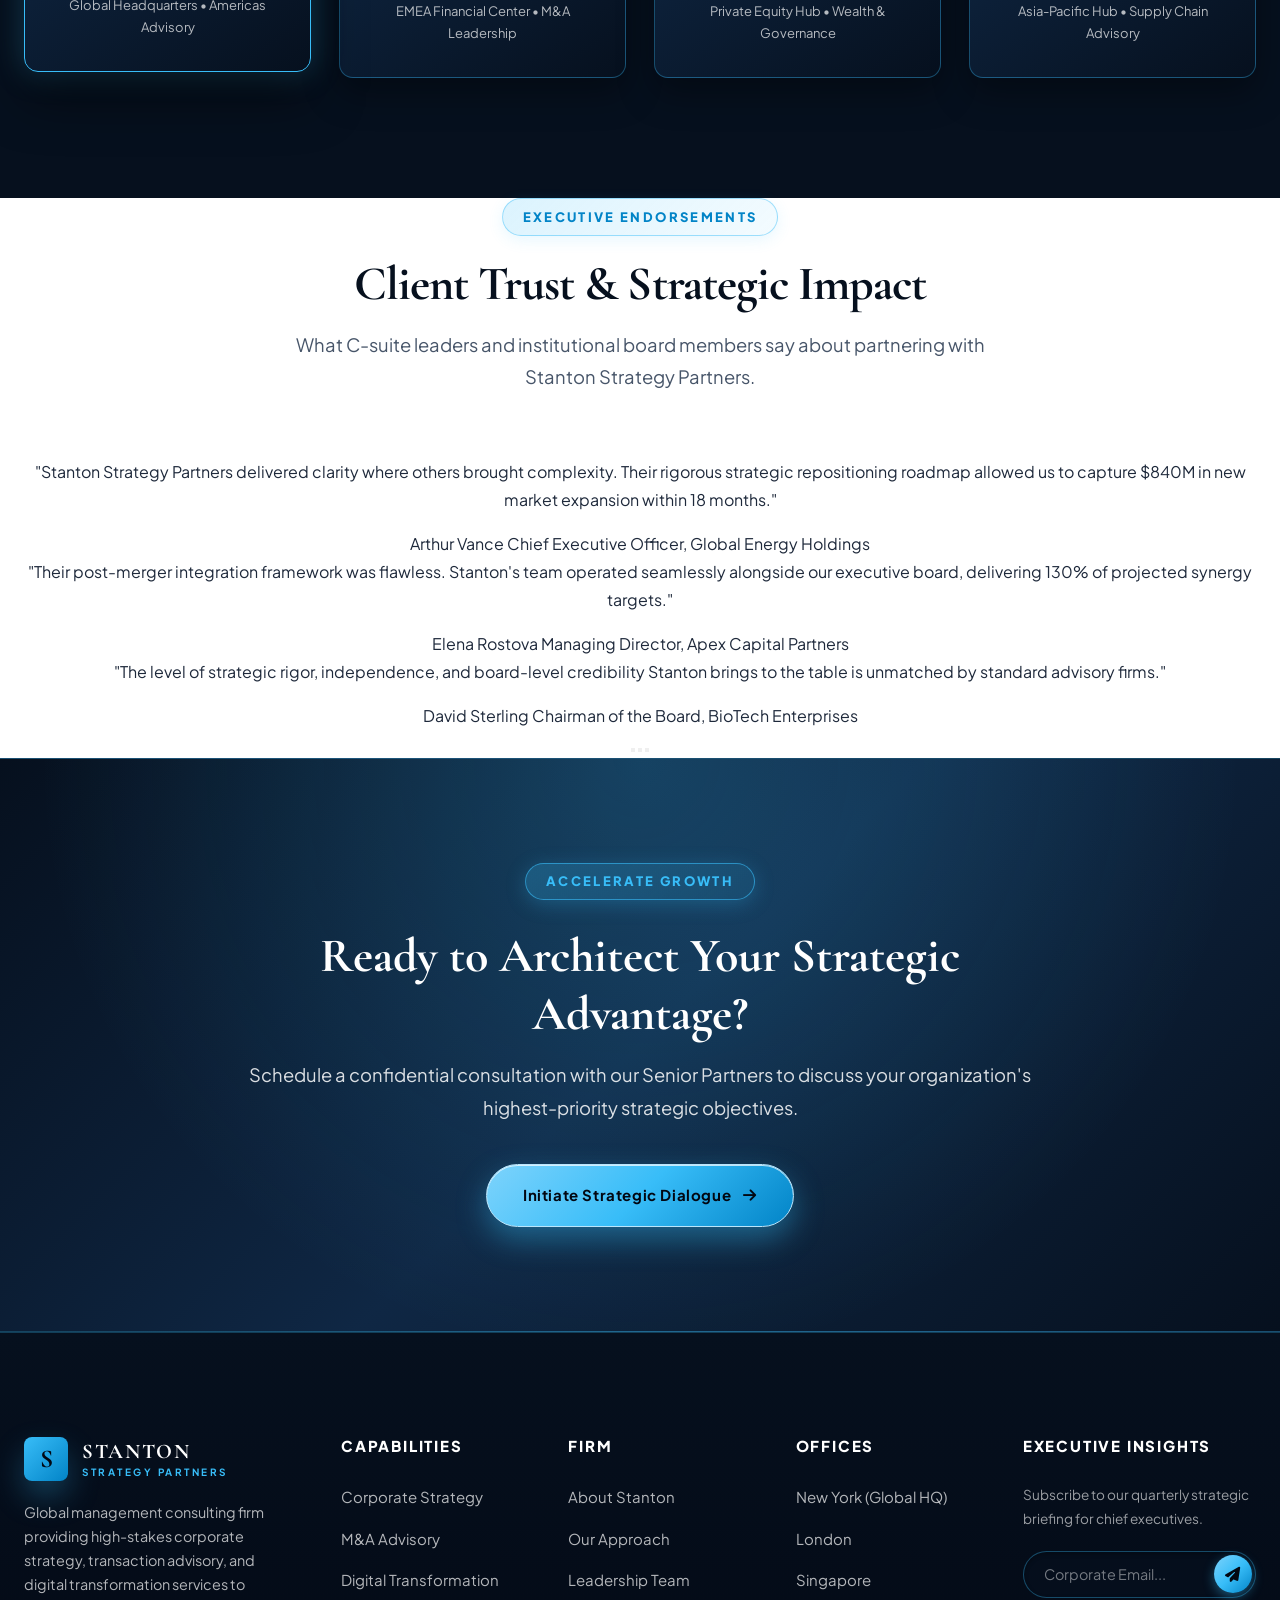
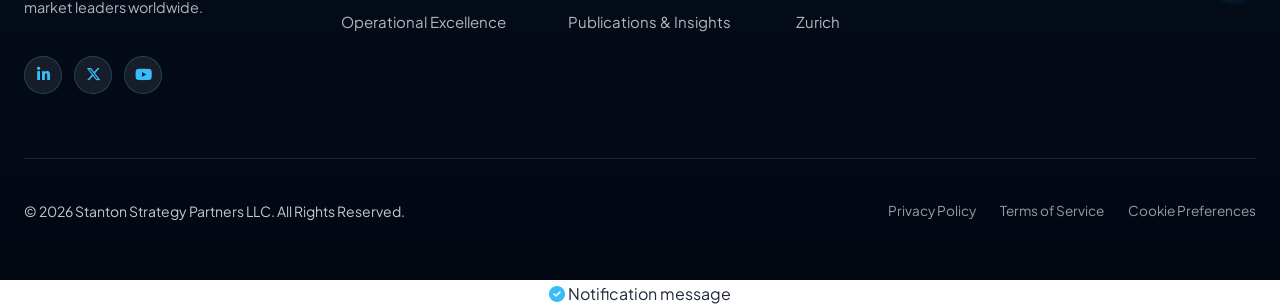
==== commit 6c98340d: "j" ====
--- a/index.html
+++ b/index.html
@@ -164,7 +164,7 @@
               <span class="roi-result-label">Projected Enterprise Value Created</span>
               <div id="roi-value-display" class="roi-result-metric">$110.0M+</div>
               
-              <div style="display: grid; grid-template-columns: 1fr 1fr; gap: 1rem; margin-top: 1.5rem; border-top: 1px solid rgba(255,255,255,0.15); padding-top: 1.5rem;">
+              <div class="roi-sub-stats" style="display: grid; grid-template-columns: 1fr 1fr; gap: 1rem; margin-top: 1.5rem; border-top: 1px solid rgba(255,255,255,0.15); padding-top: 1.5rem; width: 100%; box-sizing: border-box;">
                 <div>
                   <div style="font-size: 0.75rem; color: rgba(255,255,255,0.6); text-transform: uppercase;">EBITDA Margin Impact</div>
                   <div id="roi-ebitda-display" style="font-size: 1.25rem; font-weight: 700; color: var(--color-white); margin-top: 0.25rem;">+4.2% to +6.8%</div>
@@ -207,7 +207,7 @@
           </div>
 
           <div class="service-card reveal">
-            <div class="service-icon"><i class="fa-solid fa-chart-line-up"></i></div>
+            <div class="service-icon"><i class="fa-solid fa-chart-line"></i></div>
             <h3>Digital Transformation</h3>
             <p>Architecting next-generation business models, AI/data infrastructure governance, and legacy system modernization to drive operational agility.</p>
             <a href="services.html#digital-transformation" class="service-link">View Practice <i class="fa-solid fa-chevron-right"></i></a>
@@ -412,6 +412,12 @@
     <!-- Testimonials Section -->
     <section class="testimonial-section">
       <div class="container">
+        <div class="section-header center reveal">
+          <span class="eyebrow">Executive Endorsements</span>
+          <h2>Client Trust & Strategic Impact</h2>
+          <p class="section-subtitle">What C-suite leaders and institutional board members say about partnering with Stanton Strategy Partners.</p>
+        </div>
+
         <div class="testimonial-carousel reveal">
           <div class="testimonial-slide active">
             <p class="testimonial-quote">"Stanton Strategy Partners delivered clarity where others brought complexity. Their rigorous strategic repositioning roadmap allowed us to capture $840M in new market expansion within 18 months."</p>
@@ -499,6 +505,11 @@
             </div>
           </a>
           <p>Global management consulting firm providing high-stakes corporate strategy, transaction advisory, and digital transformation services to market leaders worldwide.</p>
+          <div class="social-links" style="margin-top: 1.25rem;">
+            <a href="#" class="social-link" aria-label="LinkedIn"><i class="fa-brands fa-linkedin-in"></i></a>
+            <a href="#" class="social-link" aria-label="Twitter X"><i class="fa-brands fa-x-twitter"></i></a>
+            <a href="#" class="social-link" aria-label="YouTube"><i class="fa-brands fa-youtube"></i></a>
+          </div>
         </div>
 
         <div class="footer-col">
@@ -543,10 +554,10 @@
 
       <div class="footer-bottom">
         <div>&copy; 2026 Stanton Strategy Partners LLC. All Rights Reserved.</div>
-        <div class="social-links">
-          <a href="#" class="social-link" aria-label="LinkedIn"><i class="fa-brands fa-linkedin-in"></i></a>
-          <a href="#" class="social-link" aria-label="Twitter X"><i class="fa-brands fa-x-twitter"></i></a>
-          <a href="#" class="social-link" aria-label="YouTube"><i class="fa-brands fa-youtube"></i></a>
+        <div class="footer-legal-links">
+          <a href="contact.html">Privacy Policy</a>
+          <a href="contact.html">Terms of Service</a>
+          <a href="contact.html">Cookie Preferences</a>
         </div>
       </div>
     </div>
--- a/style.css
+++ b/style.css
@@ -458,6 +458,29 @@
     visibility: visible;
   }
 
+  .nav-list {
+    flex-direction: column !important;
+    align-items: center !important;
+    justify-content: center !important;
+    width: 100% !important;
+    gap: 1.25rem !important;
+    padding: 0 !important;
+    margin: 0 !important;
+  }
+
+  .nav-list li {
+    width: 100% !important;
+    text-align: center !important;
+  }
+
+  .nav-list .nav-link {
+    display: inline-block !important;
+    font-size: 1.15rem !important;
+    padding: 0.5rem 1rem !important;
+    width: 100% !important;
+    text-align: center !important;
+  }
+
   /* Mobile/Tablet Hamburger Drawer Actions (Request Consultation & Sign In inside Hamburger Menu) */
   .mobile-nav-actions {
     display: flex !important;
@@ -707,7 +730,7 @@
   display: grid;
   grid-template-columns: repeat(4, 1fr);
   gap: 2rem;
-  align-items: center;
+  align-items: stretch;
   justify-content: center;
 }
 
@@ -725,11 +748,17 @@
 
 .stat-item {
   text-align: center;
-  padding: 1.5rem;
+  padding: 1.75rem 1.5rem;
   border-radius: var(--radius-md);
   background: rgba(255, 255, 255, 0.03);
   border: 1px solid rgba(56, 189, 248, 0.15);
   transition: var(--transition);
+  display: flex;
+  flex-direction: column;
+  justify-content: center;
+  align-items: center;
+  height: 100%;
+  box-sizing: border-box;
 }
 
 .stat-item:hover {
@@ -1025,7 +1054,7 @@
   grid-template-columns: 1fr 1fr;
   gap: 3.5rem;
   align-items: center;
-  text-align: center;
+  text-align: left;
 }
 
 .workflow-card.active {
@@ -1040,7 +1069,34 @@
   -webkit-background-clip: text;
   -webkit-text-fill-color: transparent;
   line-height: 1;
-  text-align: center;
+  text-align: left;
+}
+
+.workflow-card ul {
+  list-style: none;
+  padding: 0;
+  margin: 1.5rem 0;
+  font-weight: 600;
+  color: var(--color-primary);
+  text-align: left;
+}
+
+.workflow-card li {
+  display: flex;
+  align-items: flex-start;
+  gap: 0.6rem;
+  margin-bottom: 0.75rem;
+  text-align: left;
+}
+
+.workflow-card li:last-child {
+  margin-bottom: 0;
+}
+
+.workflow-card li i {
+  color: var(--color-accent);
+  margin-top: 0.25rem;
+  flex-shrink: 0;
 }
 
 /* --------------------------------------------------------------------------
@@ -1554,39 +1610,183 @@
   text-align: left;
 }
 
+.footer-legal-links {
+  display: flex;
+  gap: 1.5rem;
+  align-items: center;
+}
+
+.footer-legal-links a {
+  color: rgba(255, 255, 255, 0.6);
+  font-size: 0.85rem;
+  text-decoration: none;
+  transition: var(--transition);
+}
+
+.footer-legal-links a:hover {
+  color: var(--color-accent);
+}
+
 .social-links {
   display: flex;
-  gap: 1rem;
-  justify-content: flex-end;
+  gap: 0.75rem;
+  align-items: center;
+  justify-content: flex-start;
 }
 
 .social-link {
-  width: 40px;
-  height: 40px;
+  width: 38px;
+  height: 38px;
   background: rgba(255, 255, 255, 0.08);
   border: 1px solid rgba(56, 189, 248, 0.25);
   color: var(--color-accent);
   border-radius: var(--radius-full);
-  display: flex;
+  display: inline-flex;
   align-items: center;
   justify-content: center;
   transition: var(--transition);
+  font-size: 0.95rem;
+  text-decoration: none;
 }
 
 .social-link:hover {
   background: var(--color-accent);
   color: #020712;
+  border-color: var(--color-accent);
   transform: translateY(-3px);
-}
-
-/* Article Detail & Takeaway Box Styling */
+  box-shadow: 0 4px 15px rgba(56, 189, 248, 0.4);
+}
+
+/* Services Header (Hero Center Aligned) */
+.services-header {
+  background: radial-gradient(circle at 50% 0%, rgba(56, 189, 248, 0.22) 0%, transparent 70%),
+              linear-gradient(135deg, #06101e 0%, #0f2744 50%, #06101e 100%);
+  padding: 8rem 0 5rem 0;
+  text-align: center !important;
+  color: var(--color-white);
+  border-bottom: 1px solid rgba(56, 189, 248, 0.3);
+}
+
+.services-header .container {
+  display: flex;
+  flex-direction: column;
+  align-items: center;
+  justify-content: center;
+  text-align: center !important;
+}
+
+.services-header h1,
+.services-header p,
+.services-header .eyebrow {
+  text-align: center !important;
+  margin-left: auto;
+  margin-right: auto;
+}
+
+/* Sticky Services Sub-Nav Jump Menu Center Alignment */
+.services-subnav-wrapper {
+  text-align: center !important;
+}
+
+.services-subnav {
+  display: flex !important;
+  gap: 2rem !important;
+  justify-content: center !important;
+  align-items: center !important;
+  flex-wrap: wrap !important;
+  text-align: center !important;
+  margin: 0 auto !important;
+}
+
+/* Service Detail Sections List Left Alignment & Centered Eyebrow Badges */
+.service-detail-section {
+  text-align: left;
+}
+
+.service-detail-section .eyebrow {
+  display: inline-block;
+  text-align: center;
+  background: rgba(56, 189, 248, 0.1);
+  border: 1px solid rgba(56, 189, 248, 0.3);
+  padding: 0.35rem 1rem;
+  border-radius: 20px;
+  color: var(--color-accent);
+  font-weight: 700;
+  letter-spacing: 0.12em;
+  margin-bottom: 1rem;
+}
+
+.service-detail-section ul {
+  list-style: none !important;
+  padding: 0 !important;
+  margin: 1.25rem 0 !important;
+  text-align: left !important;
+}
+
+.service-detail-section li {
+  display: flex !important;
+  align-items: flex-start !important;
+  gap: 0.65rem !important;
+  margin-bottom: 0.85rem !important;
+  text-align: left !important;
+  line-height: 1.6 !important;
+}
+
+.service-detail-section li i {
+  color: var(--color-accent) !important;
+  margin-top: 0.25rem !important;
+  flex-shrink: 0 !important;
+}
+
+/* Article Detail & High-Contrast Header Styling */
 .insight-detail-header {
   background: radial-gradient(circle at 50% 10%, rgba(56, 189, 248, 0.2) 0%, transparent 65%),
               linear-gradient(180deg, #06101e 0%, #0f2744 100%);
   padding: 10rem 0 6rem 0;
-  color: var(--color-white);
+  color: #ffffff !important;
   border-bottom: 1px solid rgba(56, 189, 248, 0.3);
-  text-align: center;
+  text-align: center !important;
+}
+
+.insight-detail-header h1 {
+  color: #ffffff !important;
+  font-size: 2.75rem;
+  margin: 1.25rem 0;
+  text-align: center !important;
+}
+
+.insight-detail-header .insight-dek {
+  color: rgba(255, 255, 255, 0.9) !important;
+  font-size: 1.15rem;
+  max-width: 820px;
+  margin: 0 auto 2rem auto;
+  line-height: 1.7;
+  text-align: center !important;
+}
+
+.insight-detail-header .eyebrow {
+  color: var(--color-accent) !important;
+}
+
+.article-container,
+.article-body,
+.article-body h2,
+.article-body p,
+.article-body ol,
+.article-body ul,
+.article-body li,
+.takeaway-box {
+  text-align: left !important;
+}
+
+.article-body ol {
+  padding-left: 1.5rem !important;
+  margin-left: 0 !important;
+}
+
+.article-body li {
+  text-align: left !important;
+  margin-bottom: 1rem;
 }
 
 .takeaway-box {
@@ -1597,7 +1797,7 @@
   padding: 2.5rem;
   margin: 3rem 0;
   box-shadow: 0 20px 45px rgba(6, 16, 30, 0.08), 0 0 25px rgba(56, 189, 248, 0.12);
-  text-align: left;
+  text-align: left !important;
 }
 
 /* --------------------------------------------------------------------------
@@ -1946,28 +2146,79 @@
   box-sizing: border-box;
 }
 
-/* Tablet View (641px to 1024px): 2/1 Centered Layout */
+/* Tablet View (641px to 1024px): Equal Card Sizes & Aligned Grids */
 @media (min-width: 641px) and (max-width: 1024px) {
   .services-grid,
+  .principles-grid,
+  .leadership-grid,
   .stat-grid,
   .insights-row,
   .global-hubs-grid,
-  .footer-grid {
+  .engagement-matrix-grid {
+    display: grid !important;
     grid-template-columns: repeat(2, 1fr) !important;
     gap: 2rem !important;
-    justify-content: center !important;
-    align-items: center !important;
-  }
-
-  /* 2/1 Centered Layout: Third or odd last card spans across and centers */
+    align-items: stretch !important;
+  }
+
+  .leadership-grid .service-card {
+    height: 100% !important;
+    min-height: 100% !important;
+    display: flex !important;
+    flex-direction: column !important;
+    justify-content: space-between !important;
+    box-sizing: border-box !important;
+    text-align: center !important;
+  }
+
+  .leadership-grid .service-card img {
+    width: 100% !important;
+    height: 220px !important;
+    object-fit: cover !important;
+    border-radius: var(--radius-sm) !important;
+  }
+
+  /* Force equal height & consistent width across all cards in Tablet view */
+  .service-card,
+  .insight-card,
+  .engagement-card {
+    display: flex !important;
+    flex-direction: column !important;
+    justify-content: space-between !important;
+    height: 100% !important;
+    min-height: 100% !important;
+    box-sizing: border-box !important;
+  }
+
+  /* 3rd card in 2-column grid spans full width with equal height styling */
   .insights-row > article:nth-child(odd):last-child,
   .services-grid > div:nth-child(odd):last-child,
-  .global-hubs-grid > div:nth-child(odd):last-child {
+  .principles-grid > div:nth-child(odd):last-child,
+  .global-hubs-grid > div:nth-child(odd):last-child,
+  .engagement-matrix-grid > div:nth-child(odd):last-child {
     grid-column: 1 / -1 !important;
-    max-width: 520px !important;
     width: 100% !important;
-    justify-self: center !important;
-    margin: 0 auto !important;
+    max-width: 100% !important;
+    margin: 0 !important;
+  }
+
+  /* Tablet Footer Alignment */
+  .footer-grid {
+    display: grid !important;
+    grid-template-columns: repeat(2, 1fr) !important;
+    gap: 2.5rem !important;
+    align-items: start !important;
+    text-align: left !important;
+  }
+
+  .footer-col, .footer-brand {
+    text-align: left !important;
+    align-items: flex-start !important;
+  }
+
+  .footer-brand .brand-logo,
+  .footer-brand .social-links {
+    justify-content: flex-start !important;
   }
 
   .workflow-card {
@@ -1981,23 +2232,54 @@
     grid-template-columns: 1fr !important;
     gap: 2.5rem !important;
   }
-}
-
-/* Mobile View (max-width: 640px): 1/1/1 Vertical Stack & Centered */
+
+  /* Services Detail & About Story Sections: Tablet 1-Column Layout */
+  .service-detail-section .container > div,
+  .about-story-grid {
+    display: flex !important;
+    flex-direction: column !important;
+    gap: 2rem !important;
+    text-align: left !important;
+  }
+
+  .service-detail-section .container > div > div:first-child {
+    order: 1 !important;
+  }
+
+  .service-detail-section .container > div > div:last-child {
+    order: 2 !important;
+  }
+
+  .service-detail-section img,
+  .about-story-grid img {
+    width: 100% !important;
+    max-width: 100% !important;
+    height: 320px !important;
+    object-fit: cover !important;
+    border-radius: var(--radius-md) !important;
+  }
+}
+
+/* Mobile View (max-width: 640px): Full Fit Engine & Left-Aligned Footer */
 @media (max-width: 640px) {
-  body, .container, section {
-    text-align: center !important;
+  body {
+    overflow-x: hidden !important;
   }
 
   .container {
-    padding: 0 1.25rem !important;
+    padding: 0 1rem !important;
     width: 100% !important;
+    max-width: 100vw !important;
+    box-sizing: border-box !important;
   }
 
   .services-grid,
+  .principles-grid,
+  .leadership-grid,
   .stat-grid,
   .insights-row,
   .global-hubs-grid,
+  .engagement-matrix-grid,
   .footer-grid,
   .workflow-card,
   .contact-grid,
@@ -2005,9 +2287,32 @@
   .social-grid {
     grid-template-columns: 1fr !important;
     gap: 1.75rem !important;
-    justify-content: center !important;
-    align-items: center !important;
     width: 100% !important;
+  }
+
+  .leadership-grid .service-card {
+    width: 100% !important;
+    max-width: 100% !important;
+    box-sizing: border-box !important;
+    padding: 1.5rem 1.25rem !important;
+  }
+
+  .leadership-grid .service-card img {
+    width: 100% !important;
+    height: 250px !important;
+    object-fit: cover !important;
+    border-radius: var(--radius-sm) !important;
+  }
+
+  /* Mobile Card Equal Height Box Sizing */
+  .service-card,
+  .insight-card,
+  .engagement-card {
+    display: flex !important;
+    flex-direction: column !important;
+    justify-content: space-between !important;
+    height: 100% !important;
+    box-sizing: border-box !important;
   }
 
   .insights-row > article:nth-child(odd):last-child,
@@ -2018,27 +2323,191 @@
     margin: 0 !important;
   }
 
-  .workflow-card {
-    padding: 2rem 1.5rem !important;
-  }
-
+  /* ROI Calculator Mobile Fit Overrides */
   .roi-card {
-    padding: 2rem 1.25rem !important;
-  }
-
-  .contact-form-card {
-    padding: 2rem 1.25rem !important;
-  }
-
+    padding: 1.25rem 0.75rem !important;
+    width: 100% !important;
+    max-width: 100% !important;
+    box-sizing: border-box !important;
+    overflow: hidden !important;
+  }
+
+  .roi-inputs,
+  .roi-field {
+    width: 100% !important;
+    max-width: 100% !important;
+    box-sizing: border-box !important;
+  }
+
+  .roi-field label {
+    font-size: 0.7rem !important;
+    letter-spacing: 0.03em !important;
+    word-break: break-word !important;
+  }
+
+  .roi-select {
+    width: 100% !important;
+    max-width: 100% !important;
+    box-sizing: border-box !important;
+    font-size: 0.78rem !important;
+    padding: 0.6rem 0.35rem !important;
+    text-overflow: ellipsis !important;
+    white-space: nowrap !important;
+    overflow: hidden !important;
+  }
+
+  .roi-result-box {
+    padding: 1.25rem 0.75rem !important;
+    width: 100% !important;
+    max-width: 100% !important;
+    box-sizing: border-box !important;
+    overflow: hidden !important;
+  }
+
+  .roi-result-label {
+    font-size: 0.7rem !important;
+    letter-spacing: 0.05em !important;
+    word-break: break-word !important;
+  }
+
+  .roi-result-metric {
+    font-size: 1.85rem !important;
+    margin: 0.5rem 0 !important;
+    word-break: break-all !important;
+  }
+
+  .roi-sub-stats {
+    display: flex !important;
+    flex-direction: column !important;
+    gap: 0.85rem !important;
+    text-align: center !important;
+    width: 100% !important;
+    box-sizing: border-box !important;
+  }
+
+  .roi-result-box .btn {
+    width: 100% !important;
+    font-size: 0.8rem !important;
+    padding: 0.75rem 0.4rem !important;
+    box-sizing: border-box !important;
+    white-space: normal !important;
+  }
+
+  .workflow-card,
+  .contact-form-card,
   .auth-card {
-    padding: 2rem 1.5rem !important;
+    padding: 1.75rem 1rem !important;
+    width: 100% !important;
+    box-sizing: border-box !important;
   }
 
   .hero-content h1 {
-    font-size: 2.25rem !important;
+    font-size: 2.1rem !important;
   }
 
   .section-header h2 {
-    font-size: 1.85rem !important;
-  }
-}
+    font-size: 1.75rem !important;
+  }
+
+  /* Mobile Footer Left-Aligned to Match Tablet View */
+  .site-footer,
+  .footer-grid,
+  .footer-brand,
+  .footer-col,
+  .footer-links {
+    align-items: flex-start !important;
+    text-align: left !important;
+    width: 100% !important;
+  }
+
+  .footer-col h4,
+  .footer-brand p,
+  .footer-links a,
+  .footer-col p {
+    text-align: left !important;
+  }
+
+  .footer-brand .brand-logo,
+  .footer-brand .social-links {
+    justify-content: flex-start !important;
+  }
+
+  .newsletter-form {
+    margin: 0 !important;
+    width: 100% !important;
+  }
+
+  .footer-bottom {
+    flex-direction: column !important;
+    text-align: left !important;
+    align-items: flex-start !important;
+    gap: 1rem !important;
+  }
+
+  .social-links {
+    justify-content: flex-start !important;
+  }
+
+  /* Services Jump Menu Mobile Touch Scroll Pill Bar */
+  .services-subnav-wrapper {
+    width: 100% !important;
+    max-width: 100vw !important;
+    box-sizing: border-box !important;
+    padding: 0.5rem 0 !important;
+    overflow-x: auto !important;
+    -webkit-overflow-scrolling: touch;
+  }
+
+  .services-subnav {
+    display: flex !important;
+    flex-wrap: nowrap !important;
+    overflow-x: auto !important;
+    justify-content: flex-start !important;
+    gap: 0.65rem !important;
+    padding: 0.25rem 0.75rem !important;
+    white-space: nowrap !important;
+    width: max-content !important;
+    min-width: 100% !important;
+    -webkit-overflow-scrolling: touch;
+  }
+
+  .services-subnav .subnav-link {
+    flex-shrink: 0 !important;
+    white-space: nowrap !important;
+    font-size: 0.78rem !important;
+    padding: 0.4rem 0.75rem !important;
+    background: rgba(255, 255, 255, 0.08) !important;
+    border-radius: 20px !important;
+    border: 1px solid rgba(56, 189, 248, 0.25) !important;
+  }
+
+  /* Services Detail & About Story Sections: Mobile 1-Column Layout */
+  .service-detail-section .container > div,
+  .about-story-grid {
+    display: flex !important;
+    flex-direction: column !important;
+    gap: 1.75rem !important;
+    text-align: left !important;
+  }
+
+  .service-detail-section .container > div > div:first-child,
+  .about-story-grid > div:first-child {
+    order: 1 !important;
+    width: 100% !important;
+  }
+
+  .service-detail-section .container > div > div:last-child,
+  .about-story-grid > div:last-child {
+    order: 2 !important;
+    width: 100% !important;
+  }
+
+  .service-detail-section img,
+  .about-story-grid img {
+    width: 100% !important;
+    max-width: 100% !important;
+    height: 240px !important;
+    object-fit: cover !important;
+    border-radius: var(--radius-md) !important;
+  }
+}
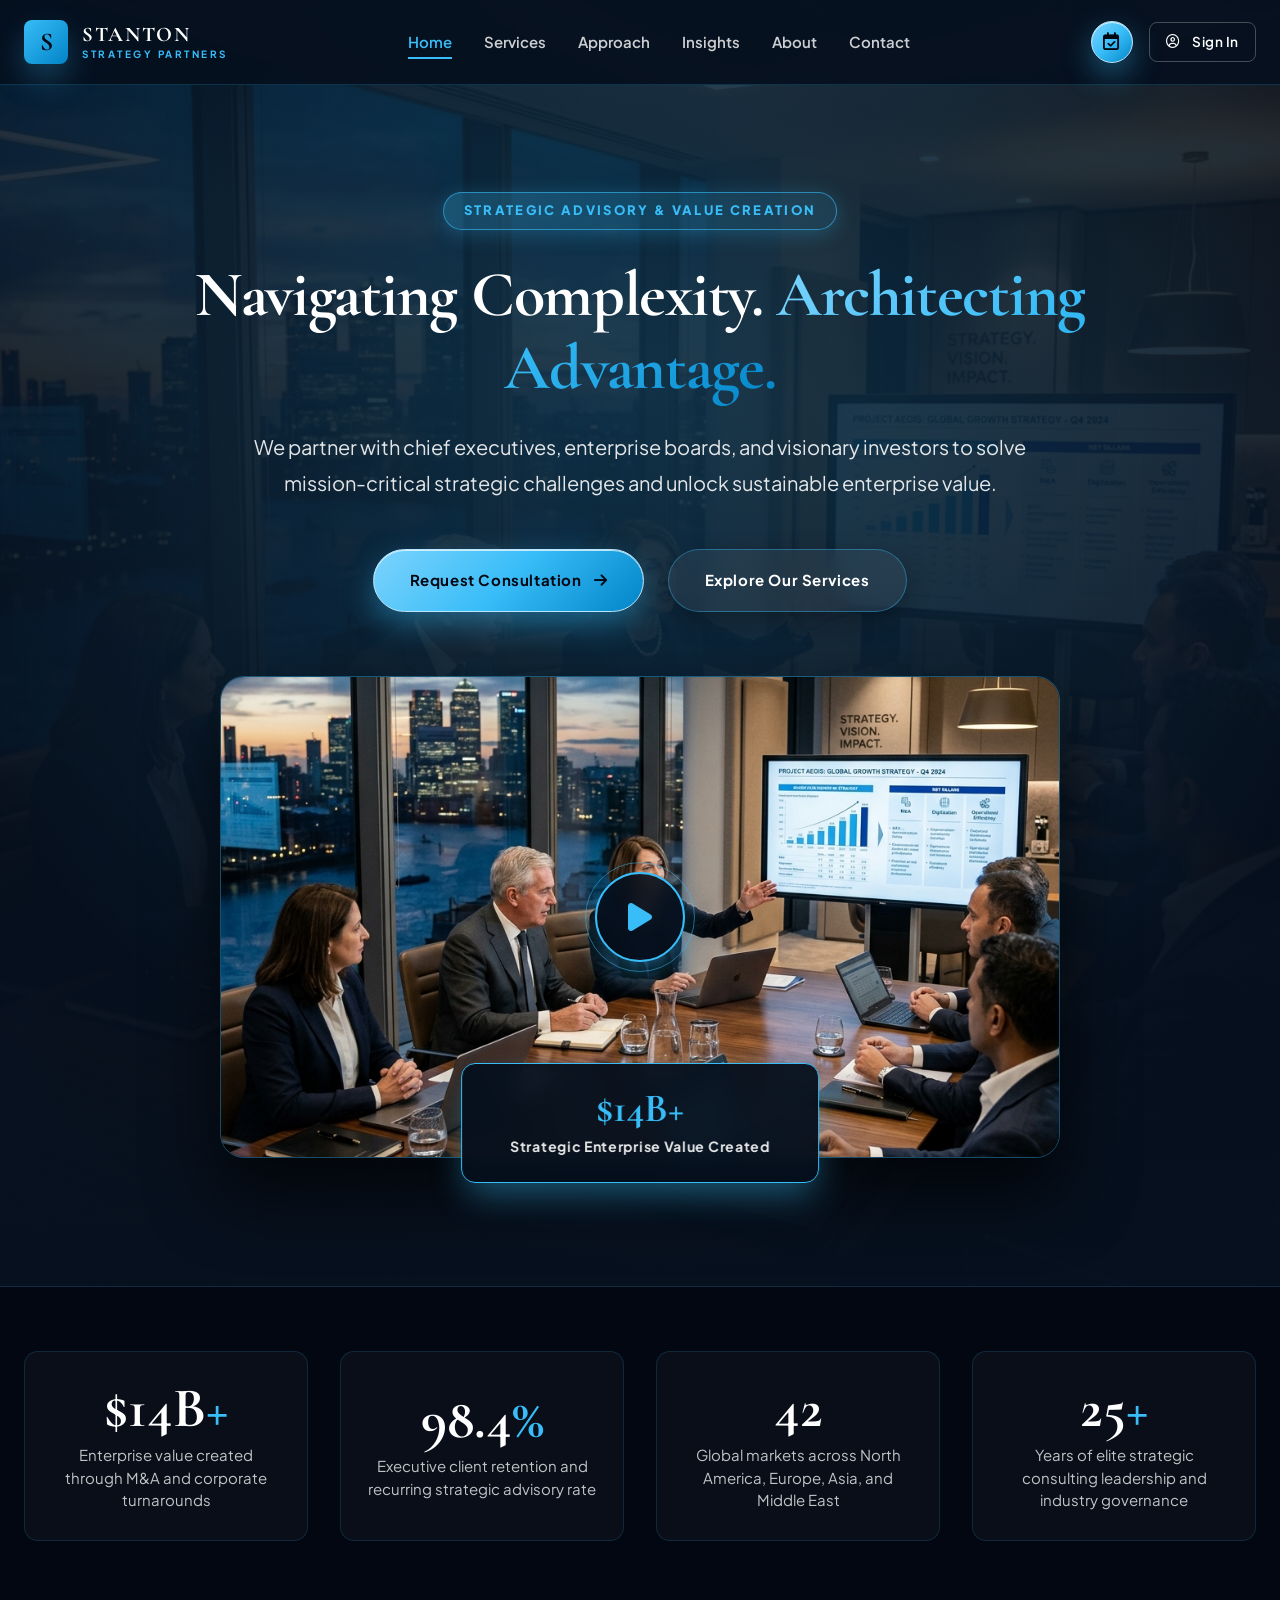
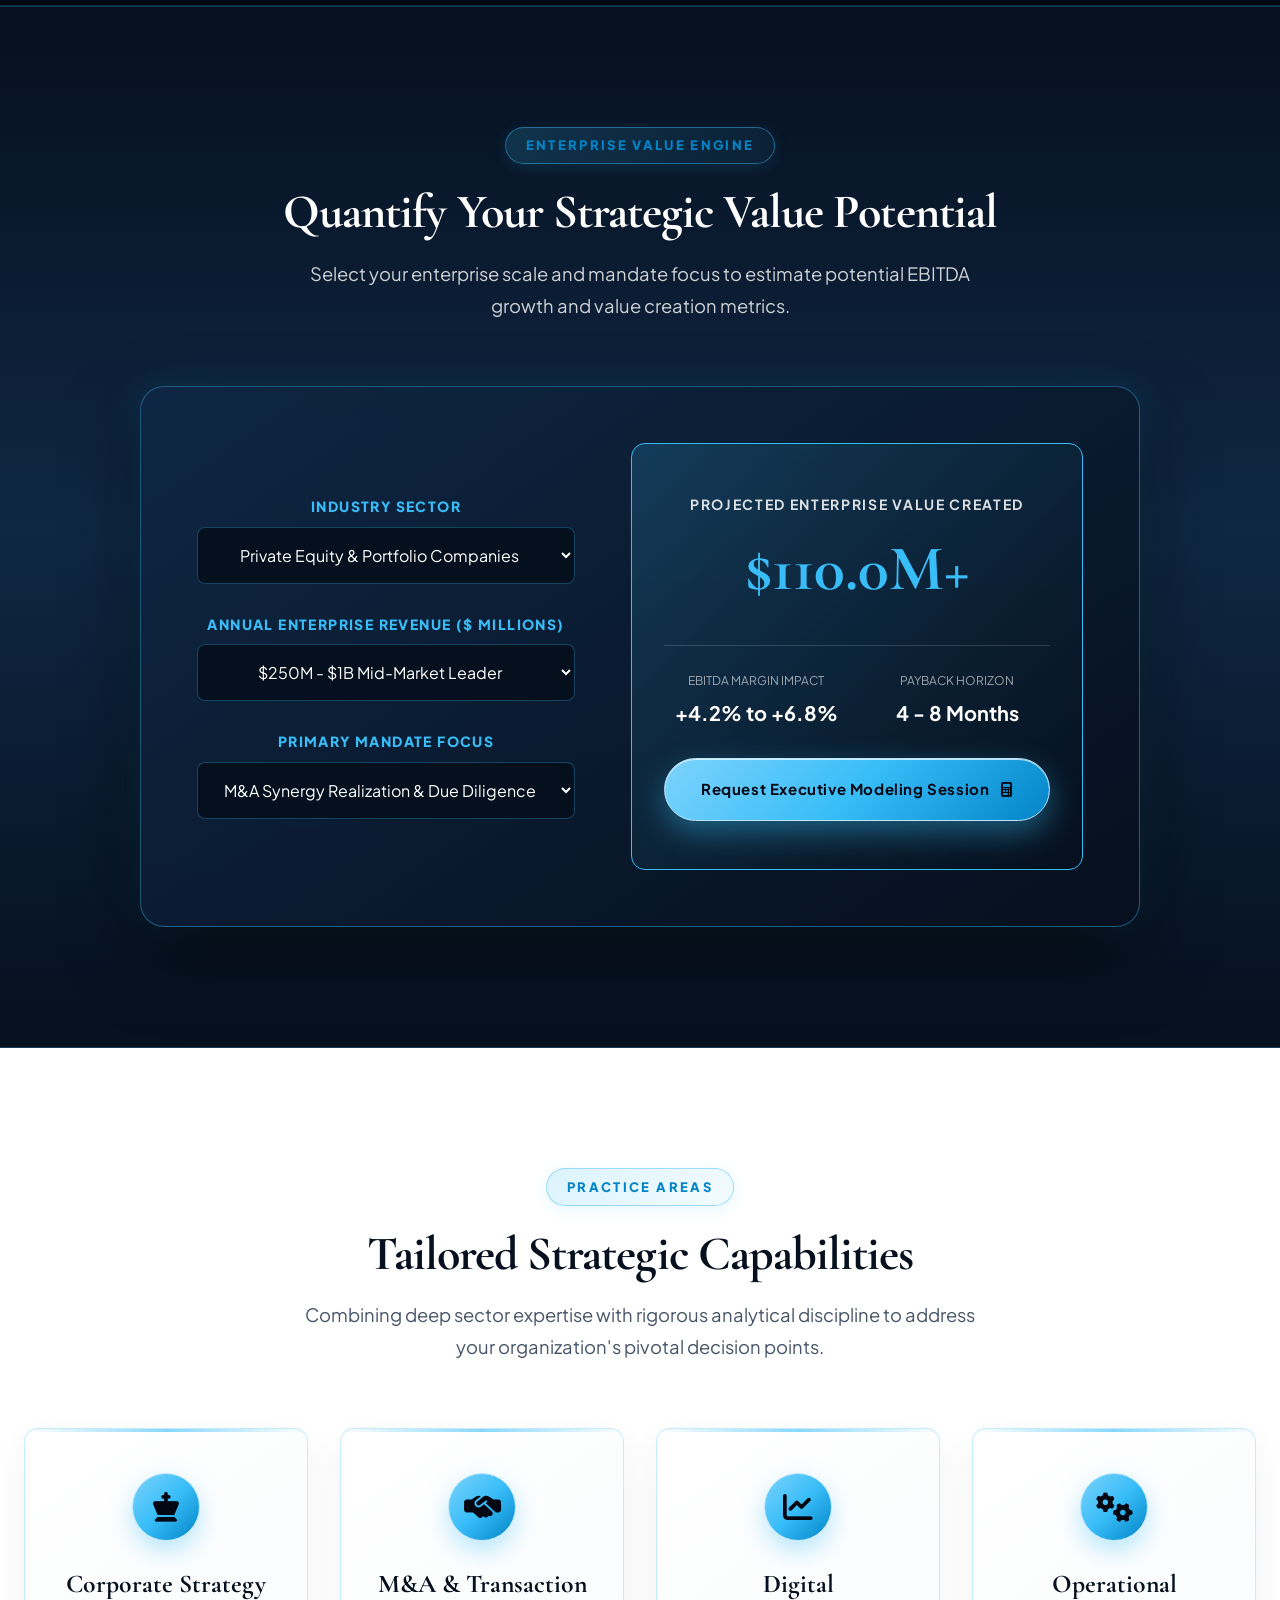
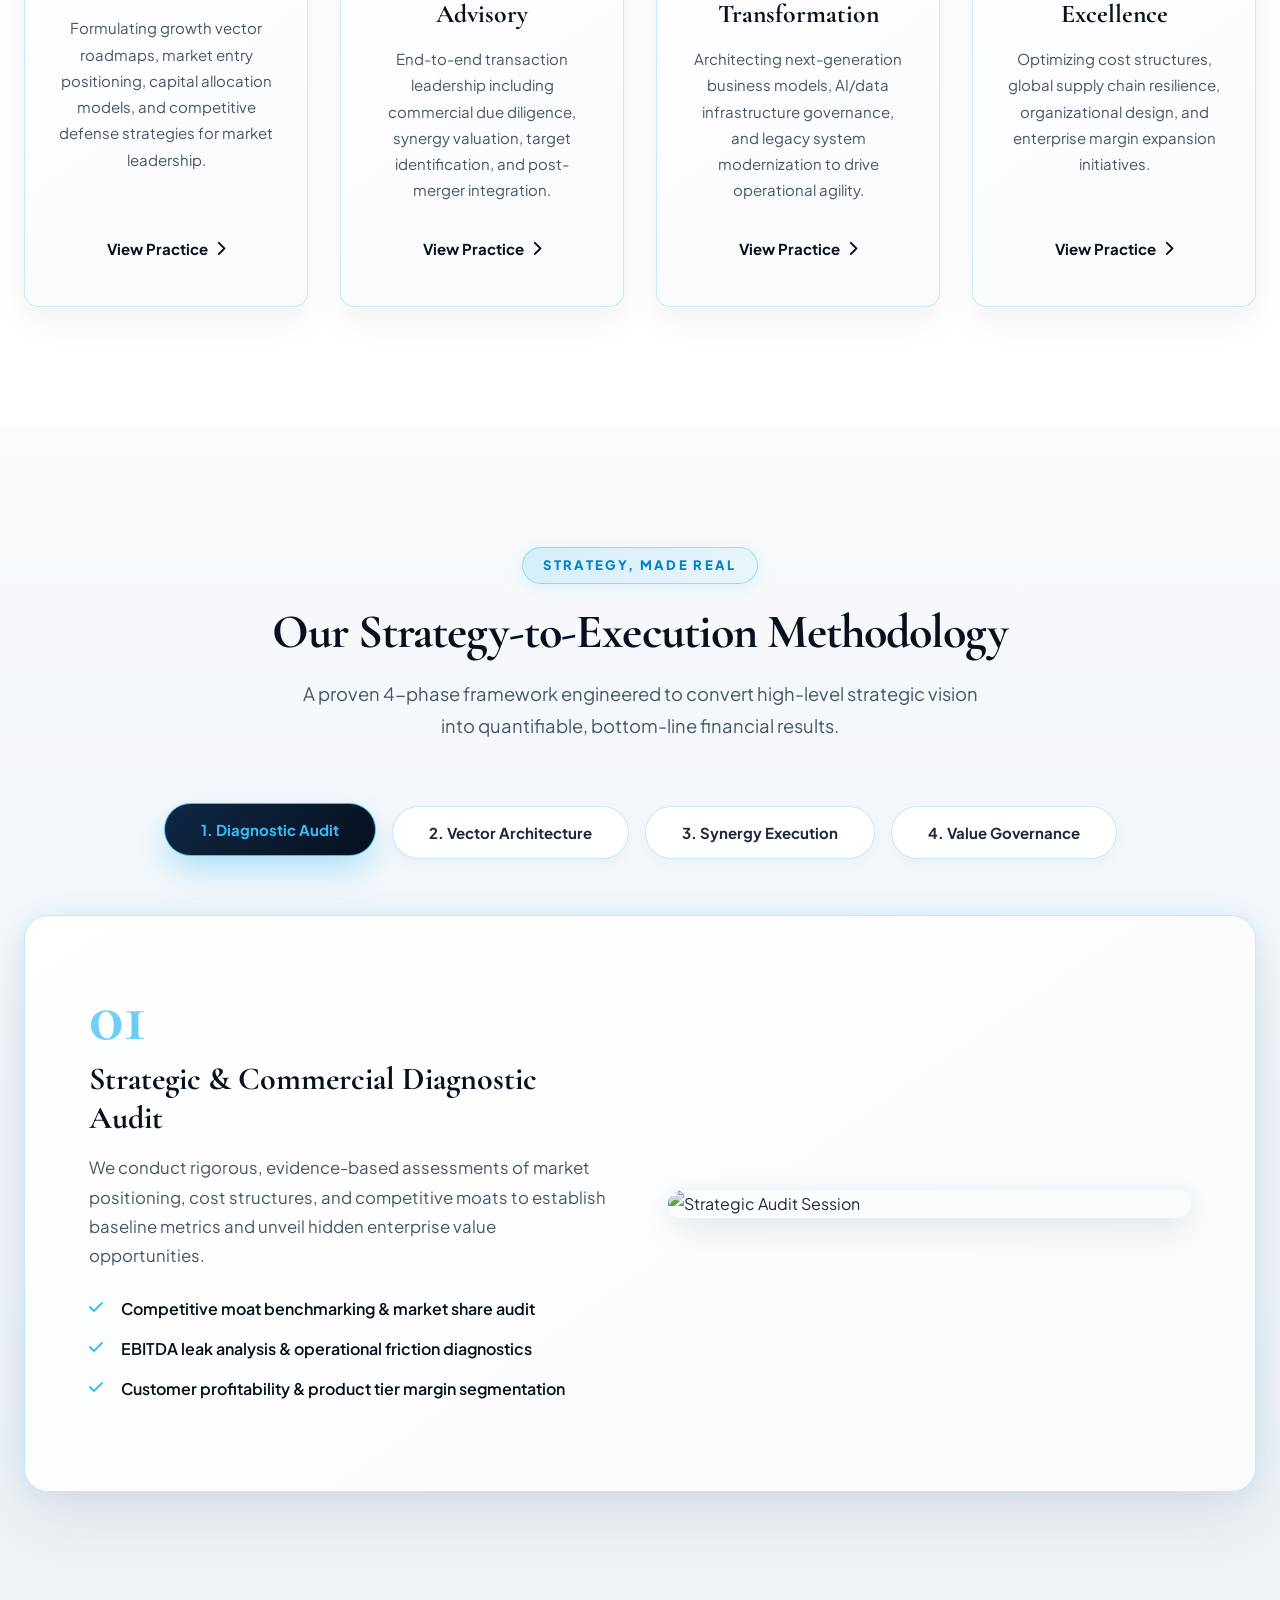
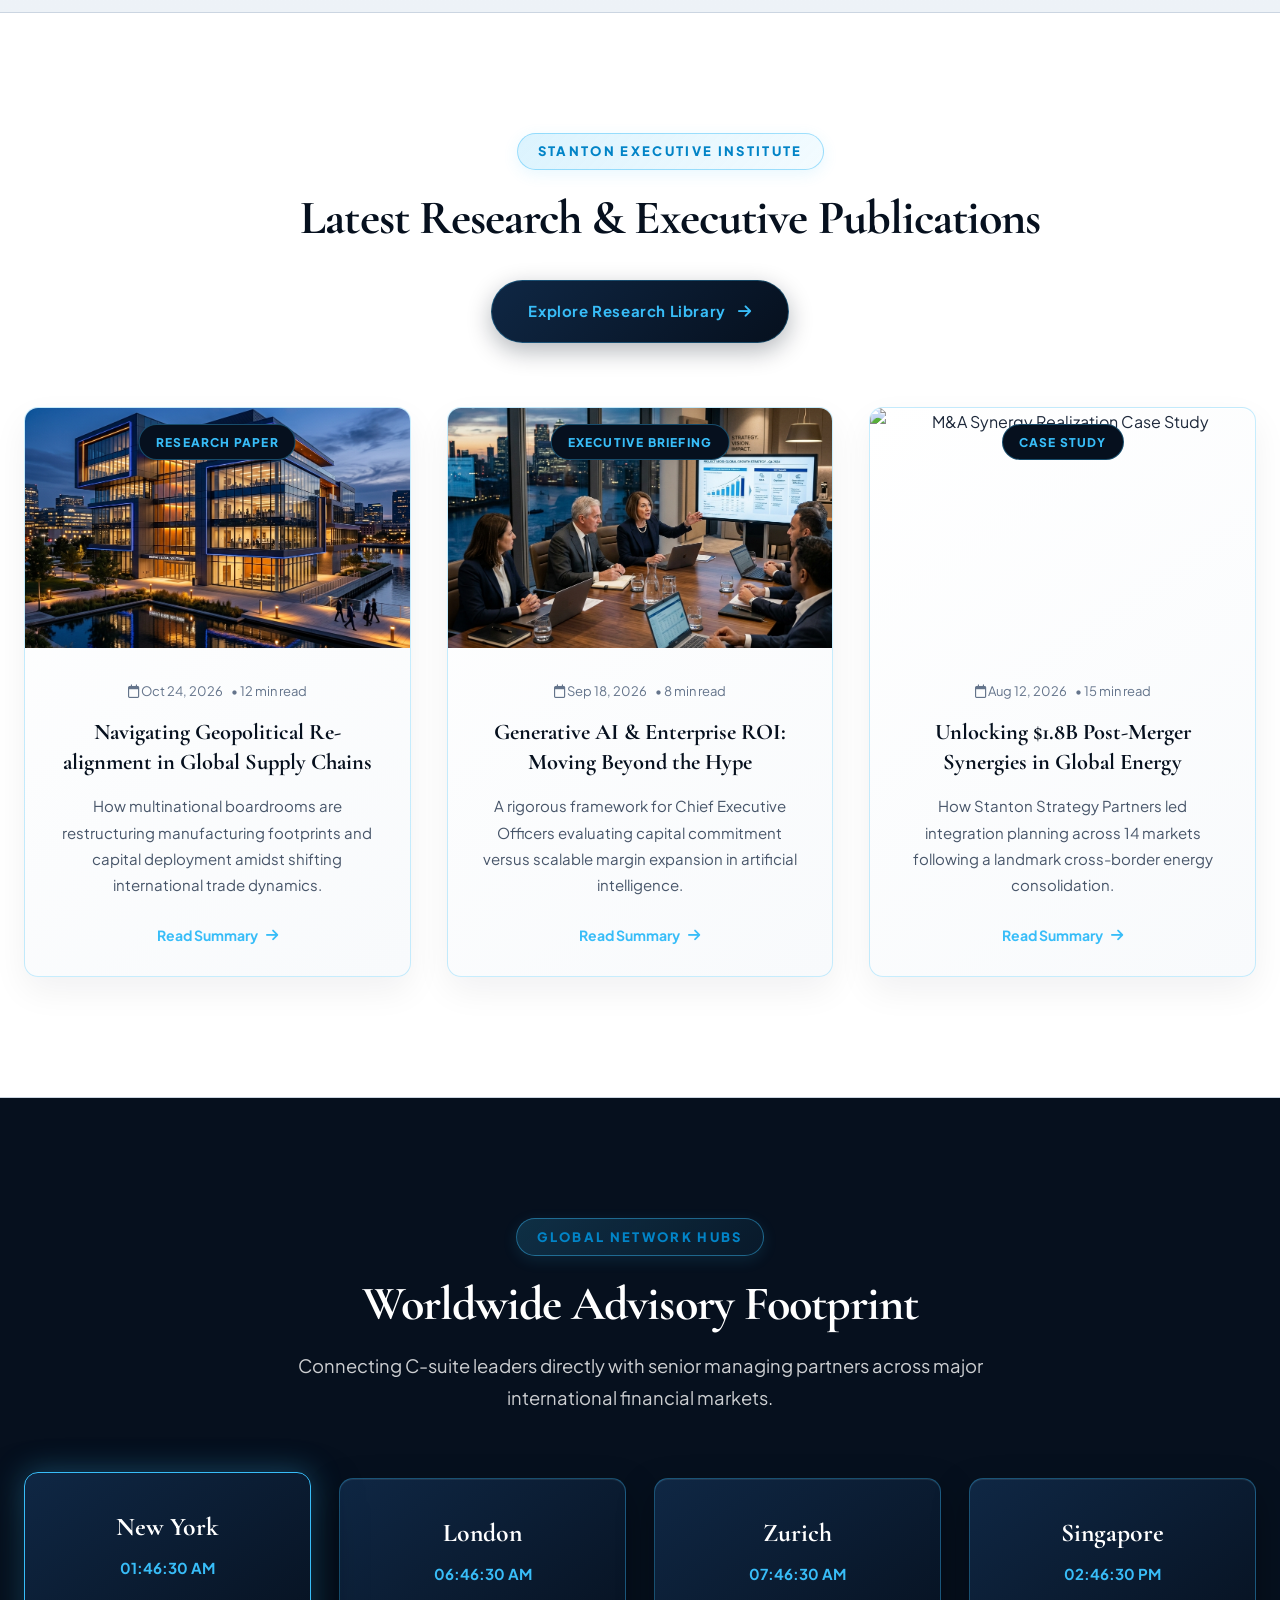
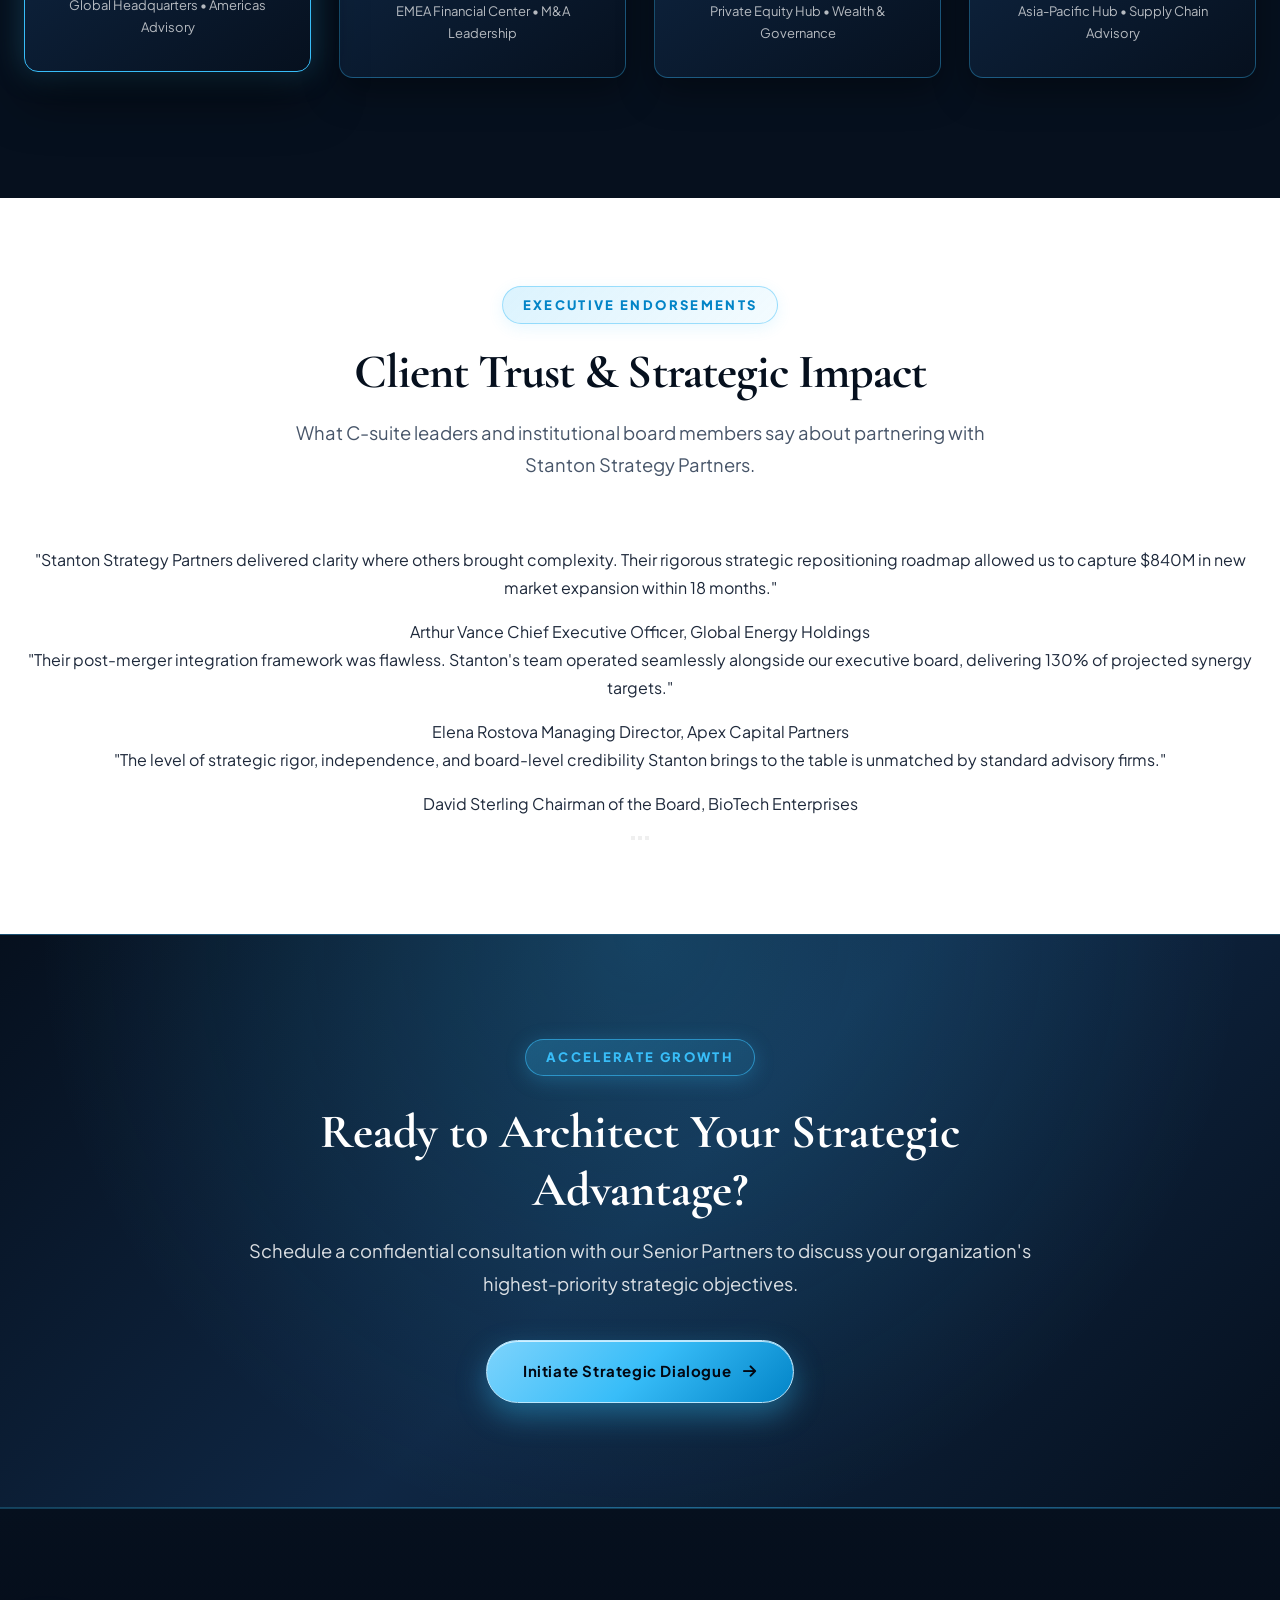
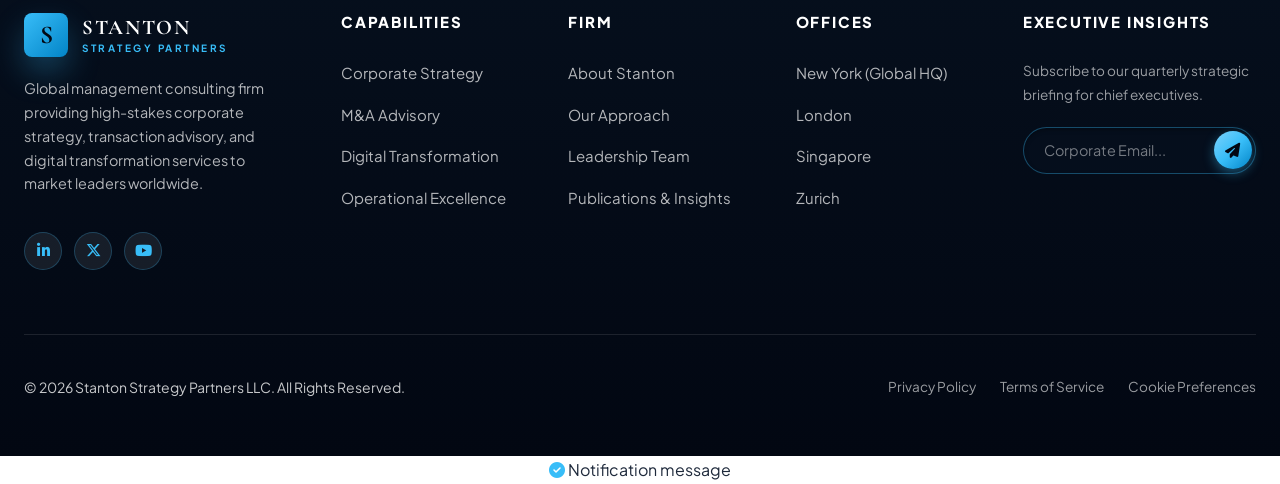
==== commit 63dc71c8: "mnj" ====
--- a/index.html
+++ b/index.html
@@ -410,7 +410,7 @@
     </section>
 
     <!-- Testimonials Section -->
-    <section class="testimonial-section">
+    <section class="testimonial-section section-padding">
       <div class="container">
         <div class="section-header center reveal">
           <span class="eyebrow">Executive Endorsements</span>
--- a/style.css
+++ b/style.css
@@ -1057,6 +1057,10 @@
   text-align: left;
 }
 
+.workflow-card > div:first-child {
+  text-align: left !important;
+}
+
 .workflow-card.active {
   display: grid;
 }
@@ -1069,7 +1073,14 @@
   -webkit-background-clip: text;
   -webkit-text-fill-color: transparent;
   line-height: 1;
-  text-align: left;
+  text-align: left !important;
+  display: block !important;
+  margin-bottom: 0.5rem;
+}
+
+.workflow-card h3,
+.workflow-card p {
+  text-align: left !important;
 }
 
 .workflow-card ul {
@@ -1078,7 +1089,7 @@
   margin: 1.5rem 0;
   font-weight: 600;
   color: var(--color-primary);
-  text-align: left;
+  text-align: left !important;
 }
 
 .workflow-card li {
@@ -1086,7 +1097,7 @@
   align-items: flex-start;
   gap: 0.6rem;
   margin-bottom: 0.75rem;
-  text-align: left;
+  text-align: left !important;
 }
 
 .workflow-card li:last-child {
@@ -2152,30 +2163,40 @@
   .principles-grid,
   .leadership-grid,
   .stat-grid,
-  .insights-row,
-  .global-hubs-grid,
-  .engagement-matrix-grid {
+  .global-hubs-grid {
     display: grid !important;
     grid-template-columns: repeat(2, 1fr) !important;
     gap: 2rem !important;
     align-items: stretch !important;
   }
 
-  .leadership-grid .service-card {
+  .insights-row,
+  .engagement-matrix-grid {
+    display: grid !important;
+    grid-template-columns: repeat(3, 1fr) !important;
+    gap: 1.5rem !important;
+    align-items: stretch !important;
+  }
+
+  .leadership-grid .service-card,
+  .leadership-grid .partner-card {
     height: 100% !important;
     min-height: 100% !important;
     display: flex !important;
     flex-direction: column !important;
     justify-content: space-between !important;
     box-sizing: border-box !important;
-    text-align: center !important;
-  }
-
-  .leadership-grid .service-card img {
+  }
+
+  .leadership-grid .service-card img,
+  .partner-img-wrapper {
     width: 100% !important;
-    height: 220px !important;
+    height: 280px !important;
+  }
+
+  .partner-img-wrapper img {
     object-fit: cover !important;
-    border-radius: var(--radius-sm) !important;
+    object-position: center 25% !important;
   }
 
   /* Force equal height & consistent width across all cards in Tablet view */
@@ -2190,12 +2211,10 @@
     box-sizing: border-box !important;
   }
 
-  /* 3rd card in 2-column grid spans full width with equal height styling */
-  .insights-row > article:nth-child(odd):last-child,
+  /* Only 2-column grids with odd last child span 2 columns */
   .services-grid > div:nth-child(odd):last-child,
   .principles-grid > div:nth-child(odd):last-child,
-  .global-hubs-grid > div:nth-child(odd):last-child,
-  .engagement-matrix-grid > div:nth-child(odd):last-child {
+  .global-hubs-grid > div:nth-child(odd):last-child {
     grid-column: 1 / -1 !important;
     width: 100% !important;
     max-width: 100% !important;
@@ -2290,18 +2309,23 @@
     width: 100% !important;
   }
 
-  .leadership-grid .service-card {
+  .leadership-grid .service-card,
+  .leadership-grid .partner-card {
     width: 100% !important;
     max-width: 100% !important;
     box-sizing: border-box !important;
     padding: 1.5rem 1.25rem !important;
   }
 
-  .leadership-grid .service-card img {
+  .leadership-grid .service-card img,
+  .partner-img-wrapper {
     width: 100% !important;
-    height: 250px !important;
+    height: 320px !important;
+  }
+
+  .partner-img-wrapper img {
     object-fit: cover !important;
-    border-radius: var(--radius-sm) !important;
+    object-position: center 25% !important;
   }
 
   /* Mobile Card Equal Height Box Sizing */
@@ -2510,4 +2534,104 @@
     object-fit: cover !important;
     border-radius: var(--radius-md) !important;
   }
-}
+
+  .video-callout-grid {
+    grid-template-columns: 1fr !important;
+    gap: 2.5rem !important;
+  }
+}
+
+/* --------------------------------------------------------------------------
+   Special Section Layout & Alignment Enhancements
+   -------------------------------------------------------------------------- */
+
+/* Testimonial Section Padding */
+.testimonial-section {
+  padding-top: 5.5rem !important;
+  padding-bottom: 5.5rem !important;
+}
+
+/* Video Callout Grid Desktop Layout */
+.video-callout-grid {
+  display: grid;
+  grid-template-columns: 1fr 1fr;
+  gap: 4rem;
+  align-items: center;
+}
+
+/* Engagement Card Deliverables Text Alignment */
+.engagement-card p {
+  min-height: 4.5rem;
+}
+
+/* Service Detail Section Text & Badge Left Alignment */
+.service-detail-section h2,
+.service-detail-section p,
+.service-detail-section h4 {
+  text-align: left !important;
+}
+
+/* Partner Executive Card Design & Top-Cropped Headshots */
+.partner-card {
+  background: linear-gradient(145deg, #ffffff 0%, #f8fafc 100%);
+  border: 1px solid rgba(56, 189, 248, 0.28);
+  border-radius: var(--radius-md);
+  padding: 1.5rem;
+  transition: all 0.35s ease;
+  display: flex;
+  flex-direction: column;
+  box-shadow: 0 10px 30px rgba(6, 16, 30, 0.04);
+}
+
+.partner-card:hover {
+  transform: translateY(-6px);
+  box-shadow: 0 20px 45px rgba(6, 16, 30, 0.1), 0 0 25px rgba(56, 189, 248, 0.2);
+  border-color: rgba(56, 189, 248, 0.6);
+}
+
+.partner-img-wrapper {
+  width: 100% !important;
+  height: 300px !important;
+  border-radius: var(--radius-sm);
+  overflow: hidden;
+  margin-bottom: 1.25rem;
+  position: relative;
+  background: #06101e;
+}
+
+.partner-img-wrapper img {
+  width: 100% !important;
+  height: 100% !important;
+  object-fit: cover !important;
+  object-position: center 25% !important; /* Perfectly centers executive face and shoulders */
+  transition: transform 0.5s ease;
+}
+
+.partner-card:hover .partner-img-wrapper img {
+  transform: scale(1.05);
+}
+
+/* Executive Leadership Grid 4-Column Webview Rule */
+.leadership-grid {
+  display: grid !important;
+  grid-template-columns: repeat(4, 1fr) !important;
+  gap: 2rem !important;
+}
+
+@media (max-width: 1024px) {
+  .leadership-grid {
+    grid-template-columns: repeat(2, 1fr) !important;
+    gap: 2rem !important;
+  }
+}
+
+@media (max-width: 640px) {
+  .leadership-grid {
+    grid-template-columns: 1fr !important;
+    gap: 1.75rem !important;
+  }
+}
+
+
+
+
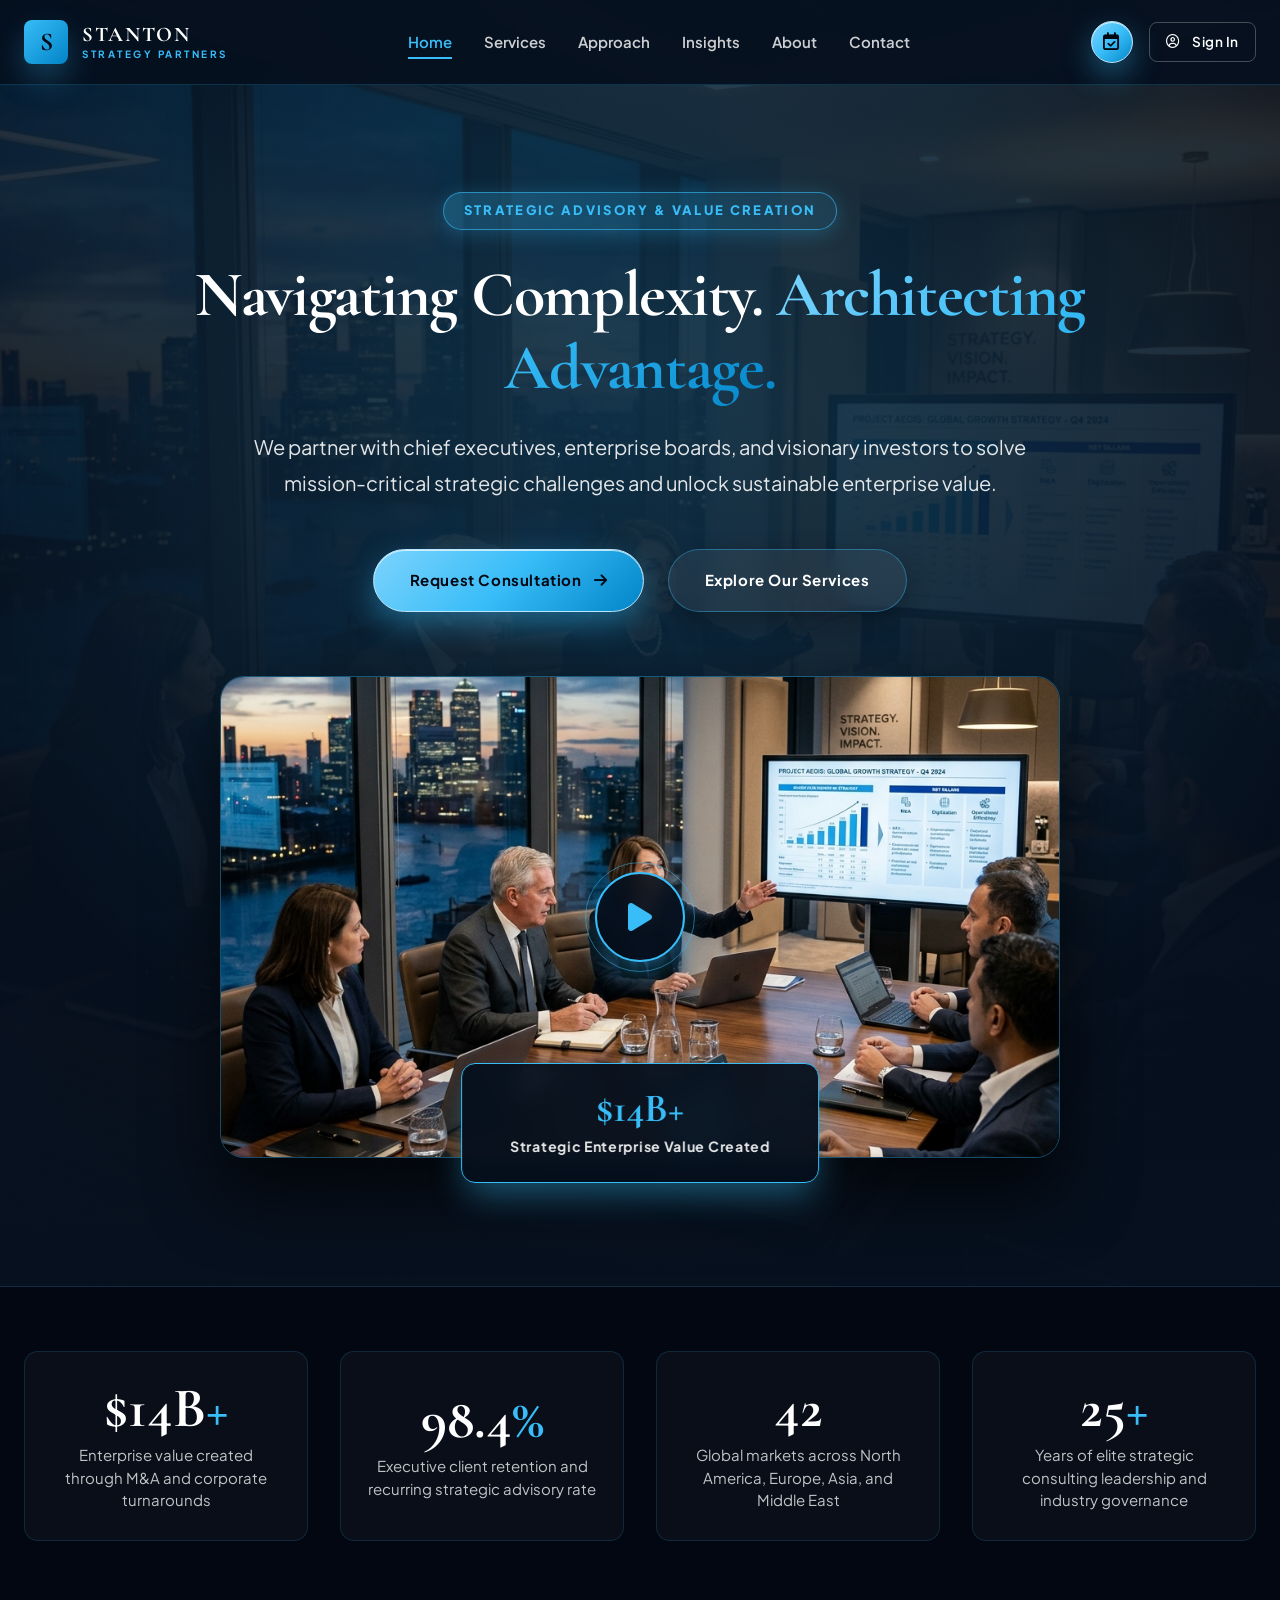
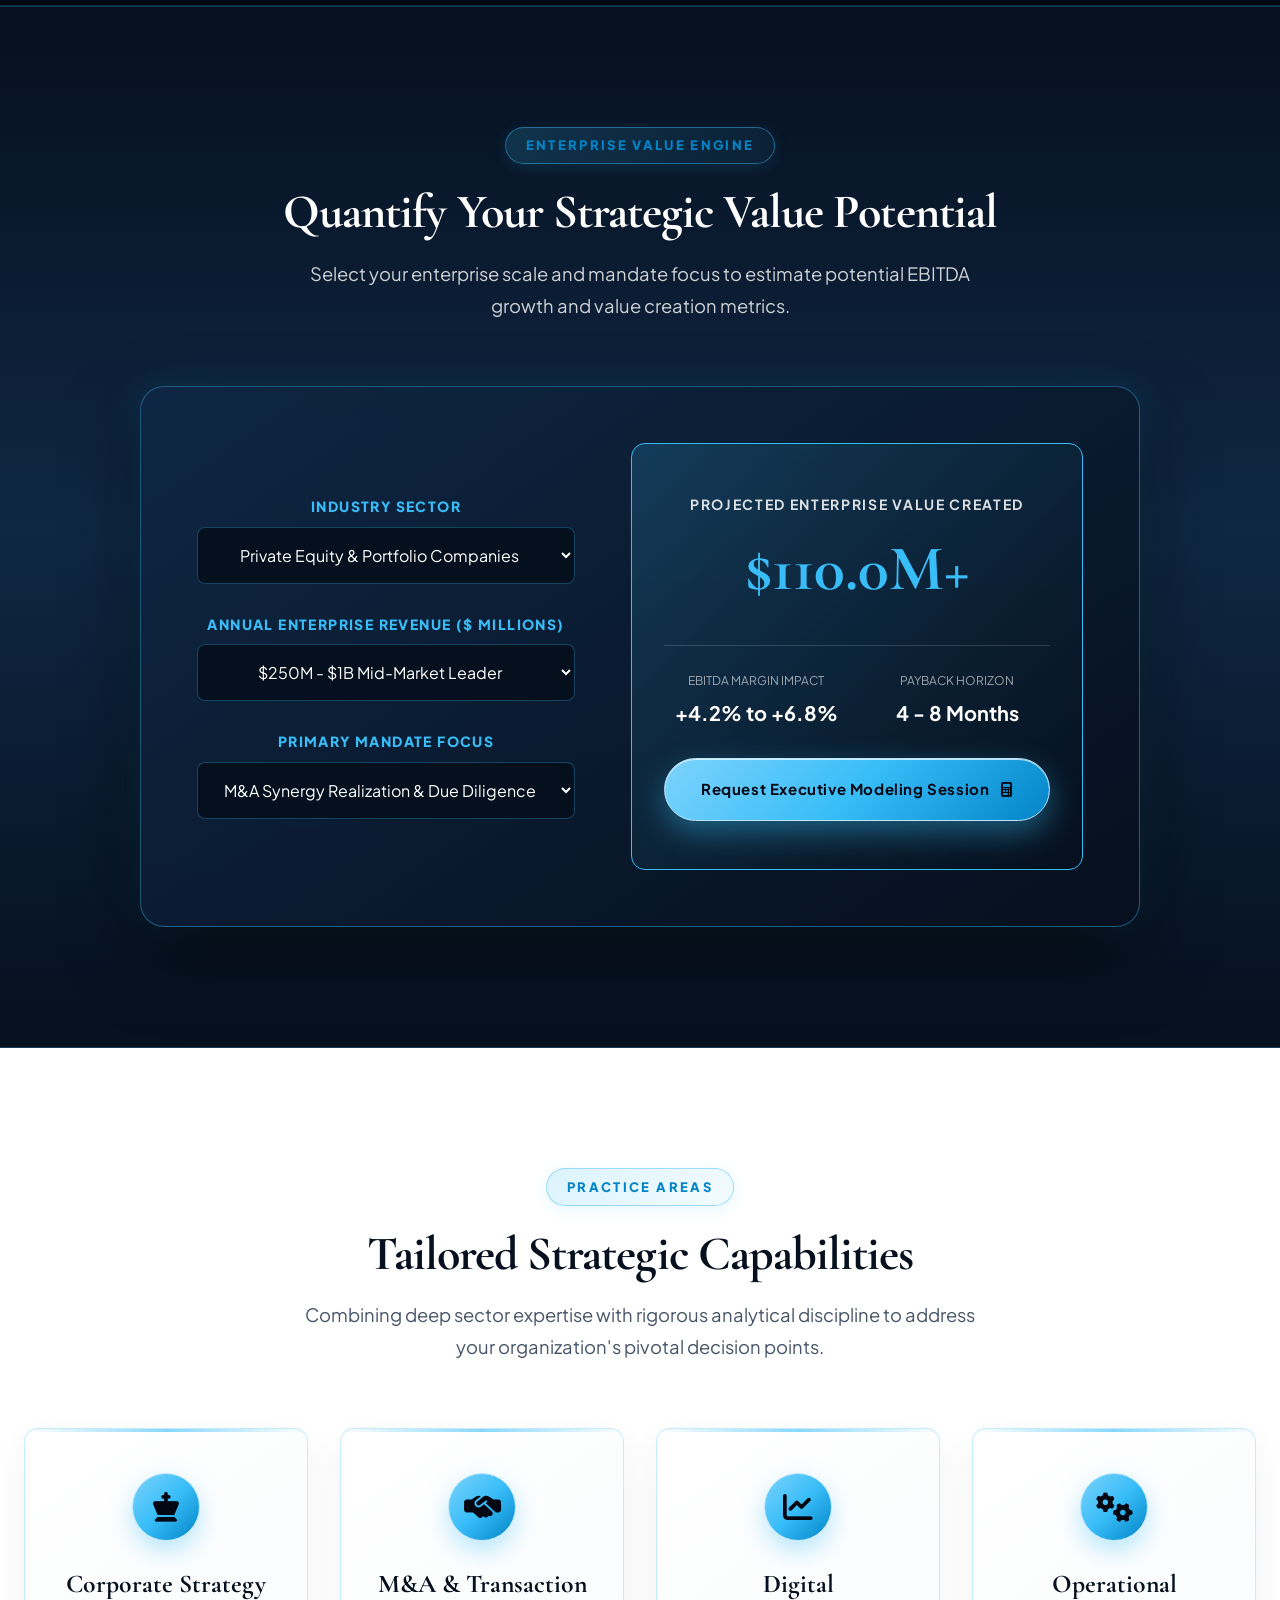
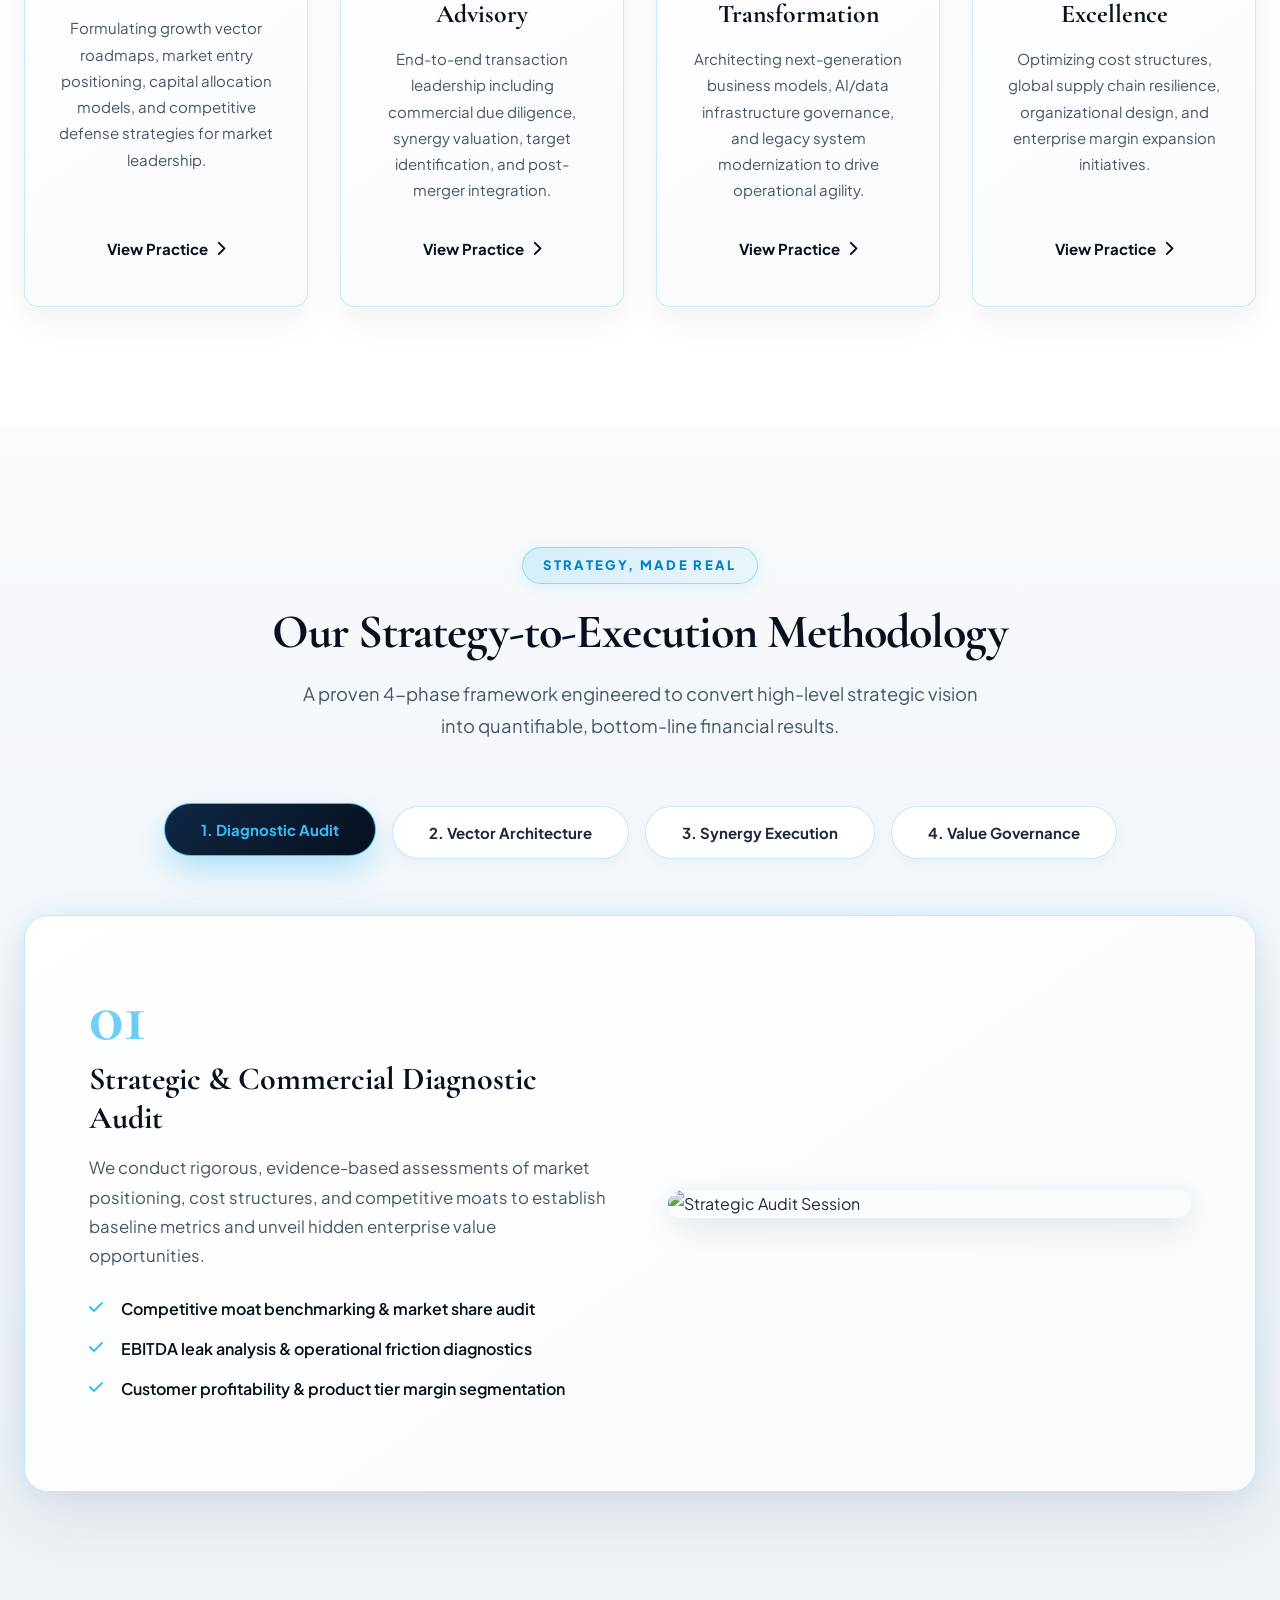
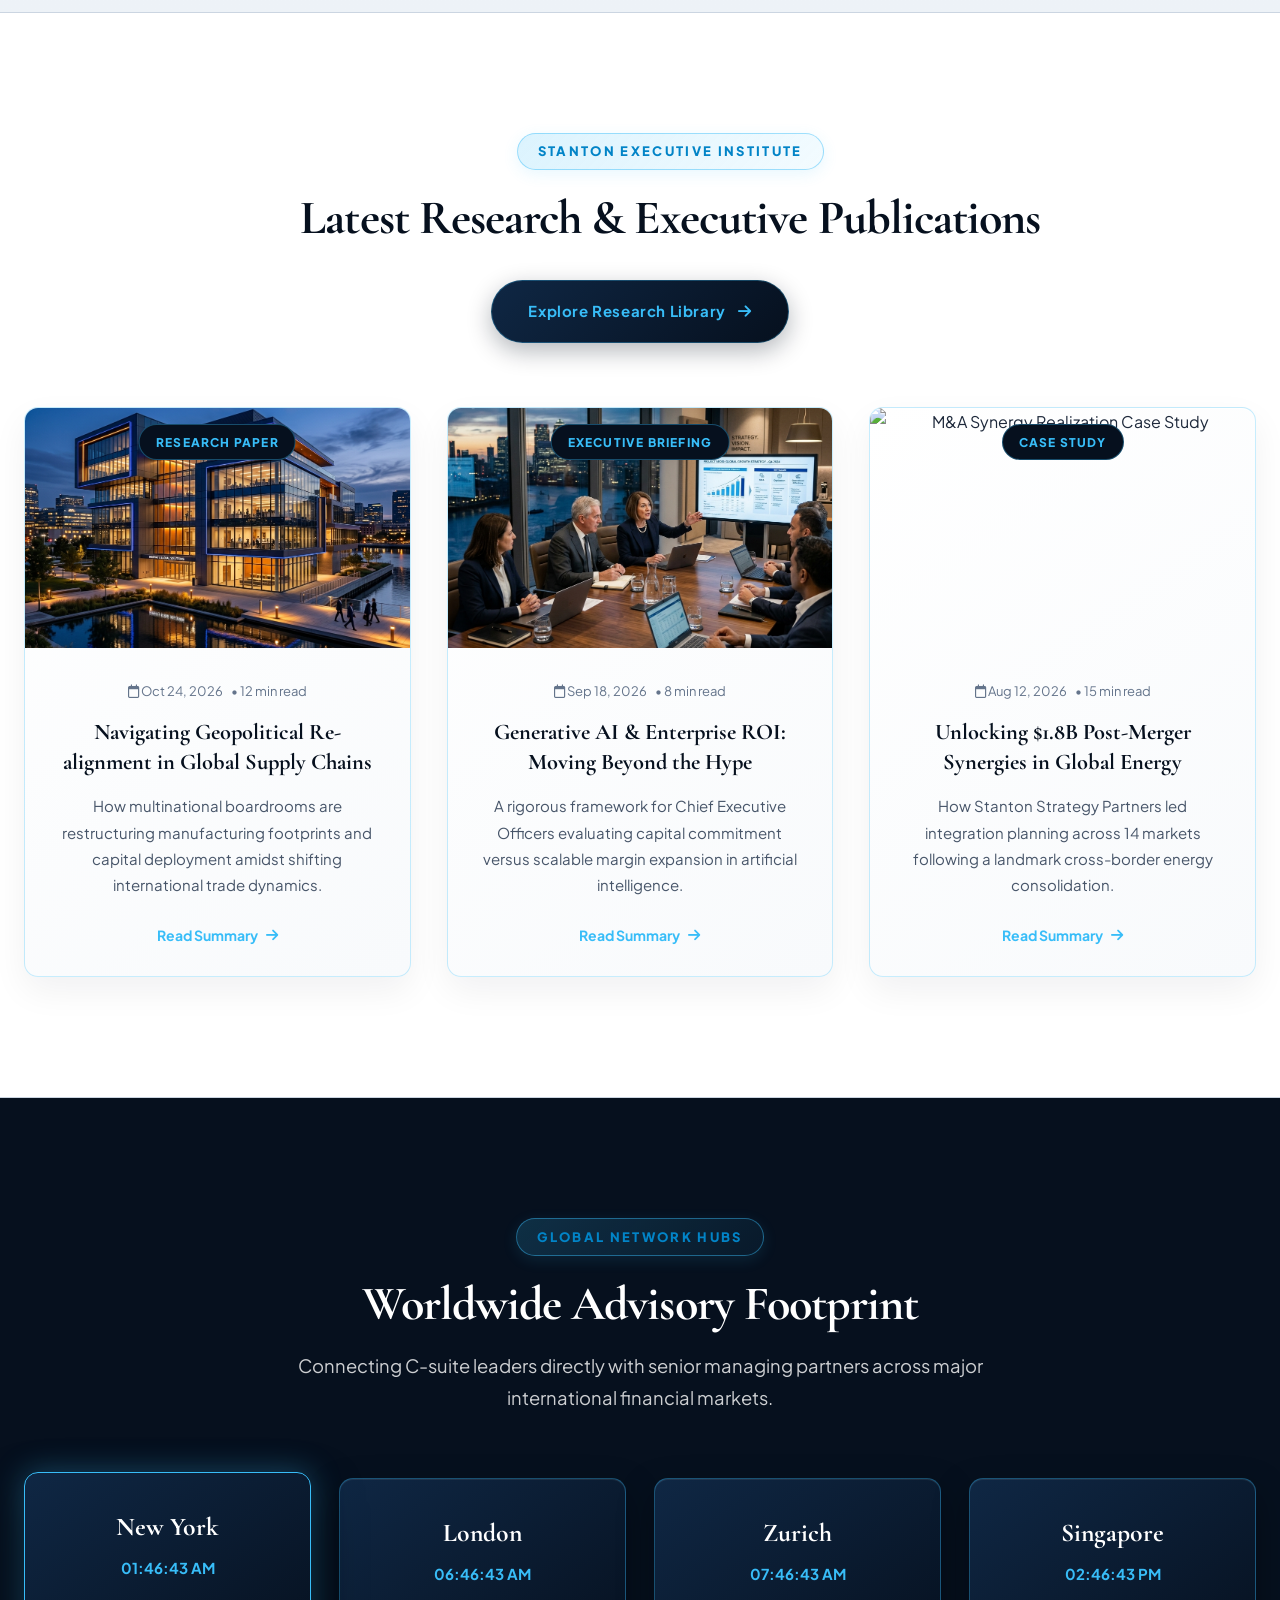
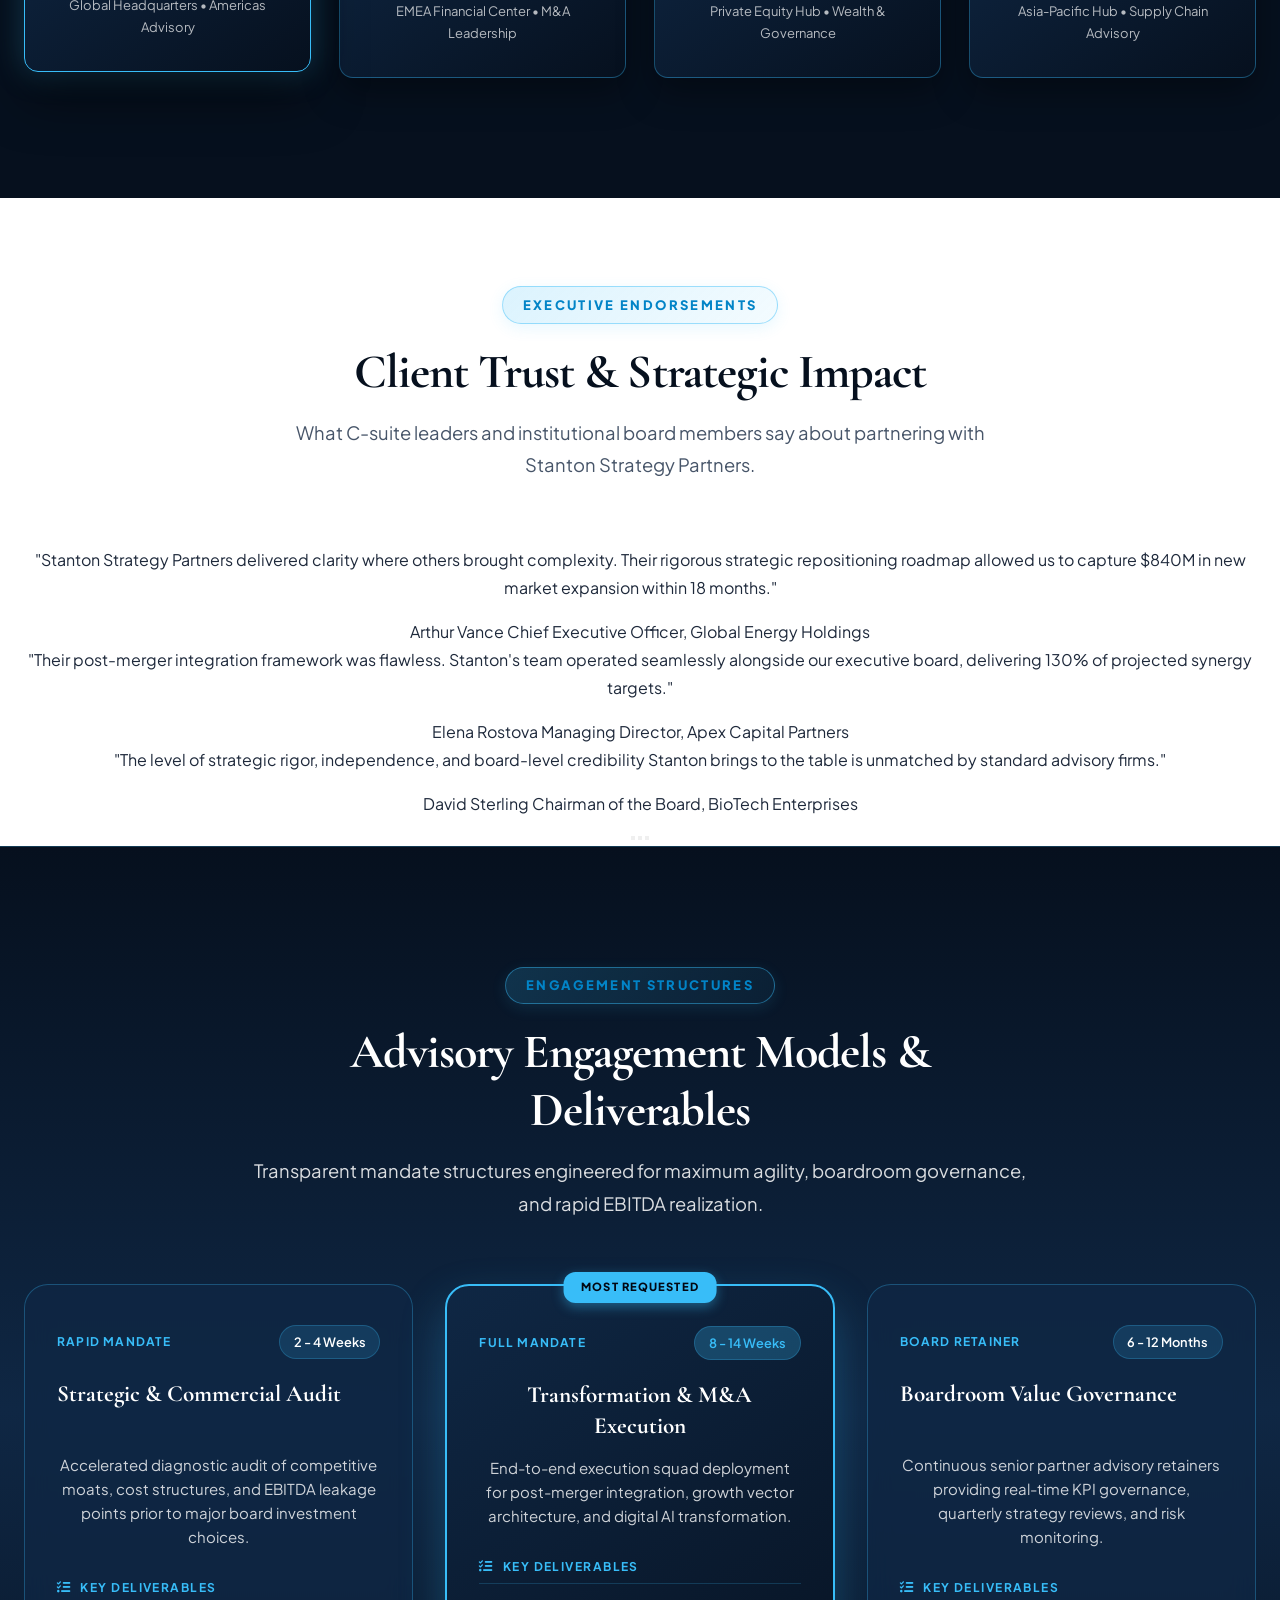
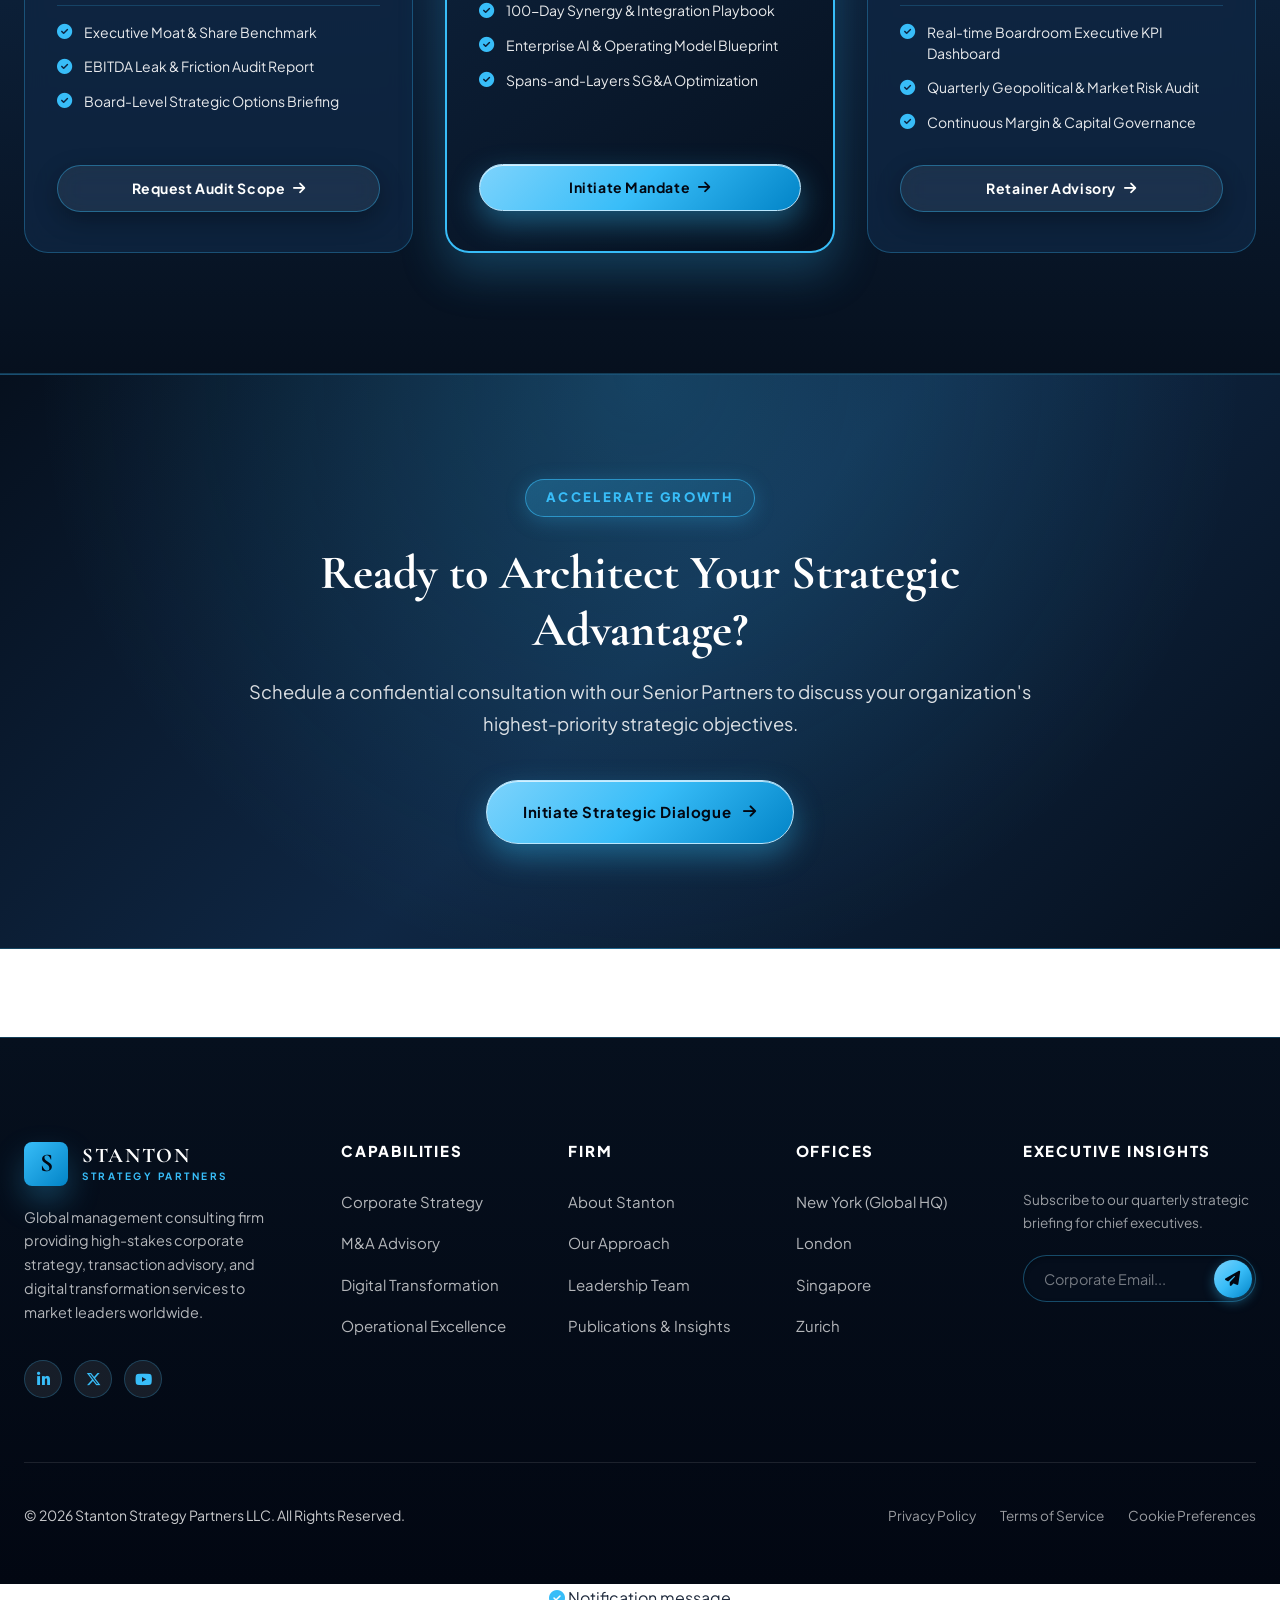
==== commit bd12eaa0: "Optimize engagement card alignment, tablet 2/1 layout, and mobile stats bar" ====
--- a/index.html
+++ b/index.html
@@ -450,6 +450,114 @@
           </div>
         </div>
       </div>
+    <!-- Executive Engagement Models & Deliverables Matrix -->
+    <section class="engagement-matrix-section section-padding" style="background: linear-gradient(180deg, #06101e 0%, #0f2744 50%, #06101e 100%); color: var(--color-white); border-top: 1px solid rgba(56,189,248,0.25); border-bottom: 1px solid rgba(56,189,248,0.25);">
+      <div class="container">
+        <div class="section-header center reveal">
+          <span class="eyebrow">Engagement Structures</span>
+          <h2 style="color: var(--color-white);">Advisory Engagement Models & Deliverables</h2>
+          <p class="section-subtitle" style="color: rgba(255,255,255,0.85); max-width: 780px; margin: 0 auto;">Transparent mandate structures engineered for maximum agility, boardroom governance, and rapid EBITDA realization.</p>
+        </div>
+
+        <div class="engagement-matrix-grid reveal">
+          <!-- Card 1: Diagnostic Audit -->
+          <div class="engagement-card">
+            <div class="engagement-card-content">
+              <div class="engagement-card-header">
+                <span class="engagement-badge">Rapid Mandate</span>
+                <span class="engagement-duration">2 - 4 Weeks</span>
+              </div>
+              <h3>Strategic & Commercial Audit</h3>
+              <p>Accelerated diagnostic audit of competitive moats, cost structures, and EBITDA leakage points prior to major board investment choices.</p>
+              
+              <div class="deliverables-header">
+                <i class="fa-solid fa-list-check" style="font-size: 0.85rem;"></i>
+                <span>Key Deliverables</span>
+              </div>
+              <ul class="deliverables-list">
+                <li>
+                  <i class="fa-solid fa-circle-check"></i>
+                  <span>Executive Moat & Share Benchmark</span>
+                </li>
+                <li>
+                  <i class="fa-solid fa-circle-check"></i>
+                  <span>EBITDA Leak & Friction Audit Report</span>
+                </li>
+                <li>
+                  <i class="fa-solid fa-circle-check"></i>
+                  <span>Board-Level Strategic Options Briefing</span>
+                </li>
+              </ul>
+            </div>
+            <a href="contact.html" class="btn btn-outline-light btn-sm">Request Audit Scope <i class="fa-solid fa-arrow-right"></i></a>
+          </div>
+
+          <!-- Card 2: Strategic Transformation (Featured) -->
+          <div class="engagement-card featured">
+            <div style="position: absolute; top: -14px; left: 50%; transform: translateX(-50%); background: var(--color-accent); color: #020712; font-size: 0.7rem; font-weight: 800; text-transform: uppercase; padding: 0.35rem 1.1rem; border-radius: 12px; letter-spacing: 0.1em; white-space: nowrap; box-shadow: 0 4px 12px rgba(56, 189, 248, 0.4);">Most Requested</div>
+            <div class="engagement-card-content">
+              <div class="engagement-card-header">
+                <span class="engagement-badge">Full Mandate</span>
+                <span class="engagement-duration">8 - 14 Weeks</span>
+              </div>
+              <h3>Transformation & M&A Execution</h3>
+              <p>End-to-end execution squad deployment for post-merger integration, growth vector architecture, and digital AI transformation.</p>
+              
+              <div class="deliverables-header">
+                <i class="fa-solid fa-list-check" style="font-size: 0.85rem;"></i>
+                <span>Key Deliverables</span>
+              </div>
+              <ul class="deliverables-list">
+                <li>
+                  <i class="fa-solid fa-circle-check"></i>
+                  <span>100-Day Synergy & Integration Playbook</span>
+                </li>
+                <li>
+                  <i class="fa-solid fa-circle-check"></i>
+                  <span>Enterprise AI & Operating Model Blueprint</span>
+                </li>
+                <li>
+                  <i class="fa-solid fa-circle-check"></i>
+                  <span>Spans-and-Layers SG&A Optimization</span>
+                </li>
+              </ul>
+            </div>
+            <a href="contact.html" class="btn btn-primary btn-sm">Initiate Mandate <i class="fa-solid fa-arrow-right"></i></a>
+          </div>
+
+          <!-- Card 3: Governance & Value Advisory -->
+          <div class="engagement-card">
+            <div class="engagement-card-content">
+              <div class="engagement-card-header">
+                <span class="engagement-badge">Board Retainer</span>
+                <span class="engagement-duration">6 - 12 Months</span>
+              </div>
+              <h3>Boardroom Value Governance</h3>
+              <p>Continuous senior partner advisory retainers providing real-time KPI governance, quarterly strategy reviews, and risk monitoring.</p>
+              
+              <div class="deliverables-header">
+                <i class="fa-solid fa-list-check" style="font-size: 0.85rem;"></i>
+                <span>Key Deliverables</span>
+              </div>
+              <ul class="deliverables-list">
+                <li>
+                  <i class="fa-solid fa-circle-check"></i>
+                  <span>Real-time Boardroom Executive KPI Dashboard</span>
+                </li>
+                <li>
+                  <i class="fa-solid fa-circle-check"></i>
+                  <span>Quarterly Geopolitical & Market Risk Audit</span>
+                </li>
+                <li>
+                  <i class="fa-solid fa-circle-check"></i>
+                  <span>Continuous Margin & Capital Governance</span>
+                </li>
+              </ul>
+            </div>
+            <a href="contact.html" class="btn btn-outline-light btn-sm">Retainer Advisory <i class="fa-solid fa-arrow-right"></i></a>
+          </div>
+        </div>
+      </div>
     </section>
 
     <!-- CTA Banner -->
--- a/style.css
+++ b/style.css
@@ -2170,11 +2170,17 @@
     align-items: stretch !important;
   }
 
-  .insights-row,
+  .insights-row {
+    display: grid !important;
+    grid-template-columns: repeat(2, 1fr) !important;
+    gap: 1.75rem !important;
+    align-items: stretch !important;
+  }
+
   .engagement-matrix-grid {
     display: grid !important;
-    grid-template-columns: repeat(3, 1fr) !important;
-    gap: 1.5rem !important;
+    grid-template-columns: repeat(2, 1fr) !important;
+    gap: 1.75rem !important;
     align-items: stretch !important;
   }
 
@@ -2219,6 +2225,18 @@
     width: 100% !important;
     max-width: 100% !important;
     margin: 0 !important;
+  }
+
+  /* 2/1 Layout Centered 3rd Card in Engagement Matrix & Insights Row (Exact Equal Width) */
+  .engagement-matrix-grid > div:nth-child(3):last-child,
+  .engagement-matrix-grid > .engagement-card:nth-child(3):last-child,
+  .insights-row > article:nth-child(3):last-child,
+  .insights-row > div:nth-child(3):last-child {
+    grid-column: 1 / -1 !important;
+    width: calc(50% - 0.875rem) !important;
+    max-width: 100% !important;
+    margin: 0 auto !important;
+    justify-self: center !important;
   }
 
   /* Tablet Footer Alignment */
@@ -2559,10 +2577,159 @@
   align-items: center;
 }
 
-/* Engagement Card Deliverables Text Alignment */
+/* Engagement Card Alignment & Internal Layout System */
+@media (min-width: 1025px) {
+  .engagement-matrix-grid {
+    display: grid;
+    grid-template-columns: repeat(3, 1fr);
+    gap: 2rem;
+    align-items: stretch;
+  }
+}
+
+.engagement-card {
+  background: rgba(15, 39, 68, 0.75);
+  border: 1px solid rgba(56, 189, 248, 0.3);
+  border-radius: var(--radius-lg);
+  padding: 2.5rem 2rem;
+  display: flex !important;
+  flex-direction: column !important;
+  justify-content: space-between !important;
+  height: 100%;
+  box-sizing: border-box;
+  transition: all 0.35s ease;
+  backdrop-filter: blur(12px);
+  position: relative;
+}
+
+.engagement-card:hover {
+  transform: translateY(-6px);
+  border-color: rgba(56, 189, 248, 0.6);
+  box-shadow: 0 20px 40px rgba(6, 16, 30, 0.4), 0 0 25px rgba(56, 189, 248, 0.15);
+}
+
+.engagement-card.featured {
+  background: linear-gradient(145deg, #0f2744 0%, #06101e 100%);
+  border: 2px solid var(--color-accent);
+  box-shadow: 0 20px 45px rgba(56, 189, 248, 0.25);
+}
+
+.engagement-card.featured:hover {
+  box-shadow: 0 25px 50px rgba(56, 189, 248, 0.35);
+}
+
+.engagement-card-content {
+  display: flex;
+  flex-direction: column;
+  flex-grow: 1;
+}
+
+.engagement-card-header {
+  display: flex;
+  justify-content: space-between;
+  align-items: center;
+  margin-bottom: 1.25rem;
+}
+
+.engagement-badge {
+  font-size: 0.75rem;
+  font-weight: 700;
+  color: var(--color-accent);
+  text-transform: uppercase;
+  letter-spacing: 0.1em;
+}
+
+.engagement-duration {
+  font-size: 0.8rem;
+  font-weight: 600;
+  padding: 0.3rem 0.85rem;
+  background: rgba(56, 189, 248, 0.15);
+  border: 1px solid rgba(56, 189, 248, 0.25);
+  border-radius: 20px;
+  color: var(--color-white);
+  white-space: nowrap;
+}
+
+.engagement-card.featured .engagement-duration {
+  background: rgba(56, 189, 248, 0.25);
+  color: var(--color-accent);
+}
+
+.engagement-card h3 {
+  font-size: 1.45rem;
+  font-weight: 700;
+  color: var(--color-white);
+  margin-bottom: 0.85rem;
+  line-height: 1.35;
+  min-height: 3.8rem;
+  display: flex;
+  align-items: flex-start;
+}
+
 .engagement-card p {
+  color: rgba(255, 255, 255, 0.8);
+  font-size: 0.9375rem;
+  line-height: 1.6;
+  margin-bottom: 1.75rem;
   min-height: 4.5rem;
 }
+
+.deliverables-header {
+  font-size: 0.75rem;
+  text-transform: uppercase;
+  letter-spacing: 0.12em;
+  font-weight: 700;
+  color: var(--color-accent);
+  margin-bottom: 1rem;
+  padding-bottom: 0.4rem;
+  border-bottom: 1px solid rgba(56, 189, 248, 0.2);
+  display: flex;
+  align-items: center;
+  gap: 0.5rem;
+}
+
+.deliverables-list {
+  list-style: none;
+  padding: 0;
+  margin: 0 0 2rem 0;
+  display: flex;
+  flex-direction: column;
+  gap: 0.85rem;
+  flex-grow: 1;
+}
+
+.deliverables-list li {
+  display: flex;
+  align-items: flex-start;
+  gap: 0.75rem;
+  font-size: 0.875rem;
+  color: rgba(255, 255, 255, 0.9);
+  line-height: 1.5;
+  text-align: left;
+}
+
+.deliverables-list li i {
+  color: var(--color-accent);
+  font-size: 0.95rem;
+  margin-top: 0.15rem;
+  flex-shrink: 0;
+}
+
+.deliverables-list li span {
+  flex: 1;
+}
+
+.engagement-card .btn {
+  margin-top: auto;
+  width: 100%;
+  display: inline-flex;
+  align-items: center;
+  justify-content: center;
+  gap: 0.5rem;
+  text-align: center;
+  box-sizing: border-box;
+}
+
 
 /* Service Detail Section Text & Badge Left Alignment */
 .service-detail-section h2,
@@ -2570,6 +2737,28 @@
 .service-detail-section h4 {
   text-align: left !important;
 }
+
+.service-detail-section ul {
+  list-style: none !important;
+  padding: 0 !important;
+  margin: 1rem 0 !important;
+}
+
+.service-detail-section ul li {
+  display: flex !important;
+  align-items: flex-start !important;
+  gap: 0.75rem !important;
+  margin-bottom: 0.65rem !important;
+  line-height: 1.5 !important;
+}
+
+.service-detail-section ul li i {
+  color: var(--color-accent) !important;
+  font-size: 0.95rem !important;
+  margin-top: 0.2rem !important;
+  flex-shrink: 0 !important;
+}
+
 
 /* Partner Executive Card Design & Top-Cropped Headshots */
 .partner-card {
@@ -2632,6 +2821,73 @@
   }
 }
 
-
-
-
+/* About Hero Stats Bar Design & Responsive Grid */
+.about-hero-stats {
+  display: grid;
+  grid-template-columns: repeat(4, 1fr);
+  gap: 1rem;
+  max-width: 1000px;
+  width: 100%;
+  box-sizing: border-box;
+  margin: 0 auto;
+  background: rgba(15, 39, 68, 0.75);
+  border: 1px solid rgba(56, 189, 248, 0.3);
+  border-radius: var(--radius-lg);
+  padding: 1.75rem 1.25rem;
+  backdrop-filter: blur(10px);
+  box-shadow: 0 20px 50px rgba(0,0,0,0.3);
+}
+
+.about-hero-stat-item {
+  text-align: center;
+  padding: 0 0.5rem;
+  box-sizing: border-box;
+}
+
+.about-hero-stat-item:not(:first-child) {
+  border-left: 1px solid rgba(255, 255, 255, 0.15);
+}
+
+.about-hero-stat-item .stat-num {
+  font-family: var(--font-serif);
+  font-size: 2.25rem;
+  font-weight: 700;
+  color: var(--color-accent);
+}
+
+.about-hero-stat-item .stat-lbl {
+  font-size: 0.8rem;
+  text-transform: uppercase;
+  letter-spacing: 0.1em;
+  color: rgba(255, 255, 255, 0.75);
+  margin-top: 0.25rem;
+}
+
+@media (max-width: 768px) {
+  .about-hero-stats {
+    grid-template-columns: repeat(2, 1fr) !important;
+    gap: 1.5rem 1rem !important;
+    padding: 1.5rem 1rem !important;
+  }
+
+  .about-hero-stat-item {
+    border-left: none !important;
+    padding: 0.75rem 0.5rem;
+    background: rgba(255, 255, 255, 0.04);
+    border-radius: var(--radius-md);
+    border: 1px solid rgba(56, 189, 248, 0.2);
+  }
+
+  .about-hero-stat-item .stat-num {
+    font-size: 1.85rem !important;
+  }
+
+  .about-hero-stat-item .stat-lbl {
+    font-size: 0.75rem !important;
+  }
+}
+
+
+
+
+
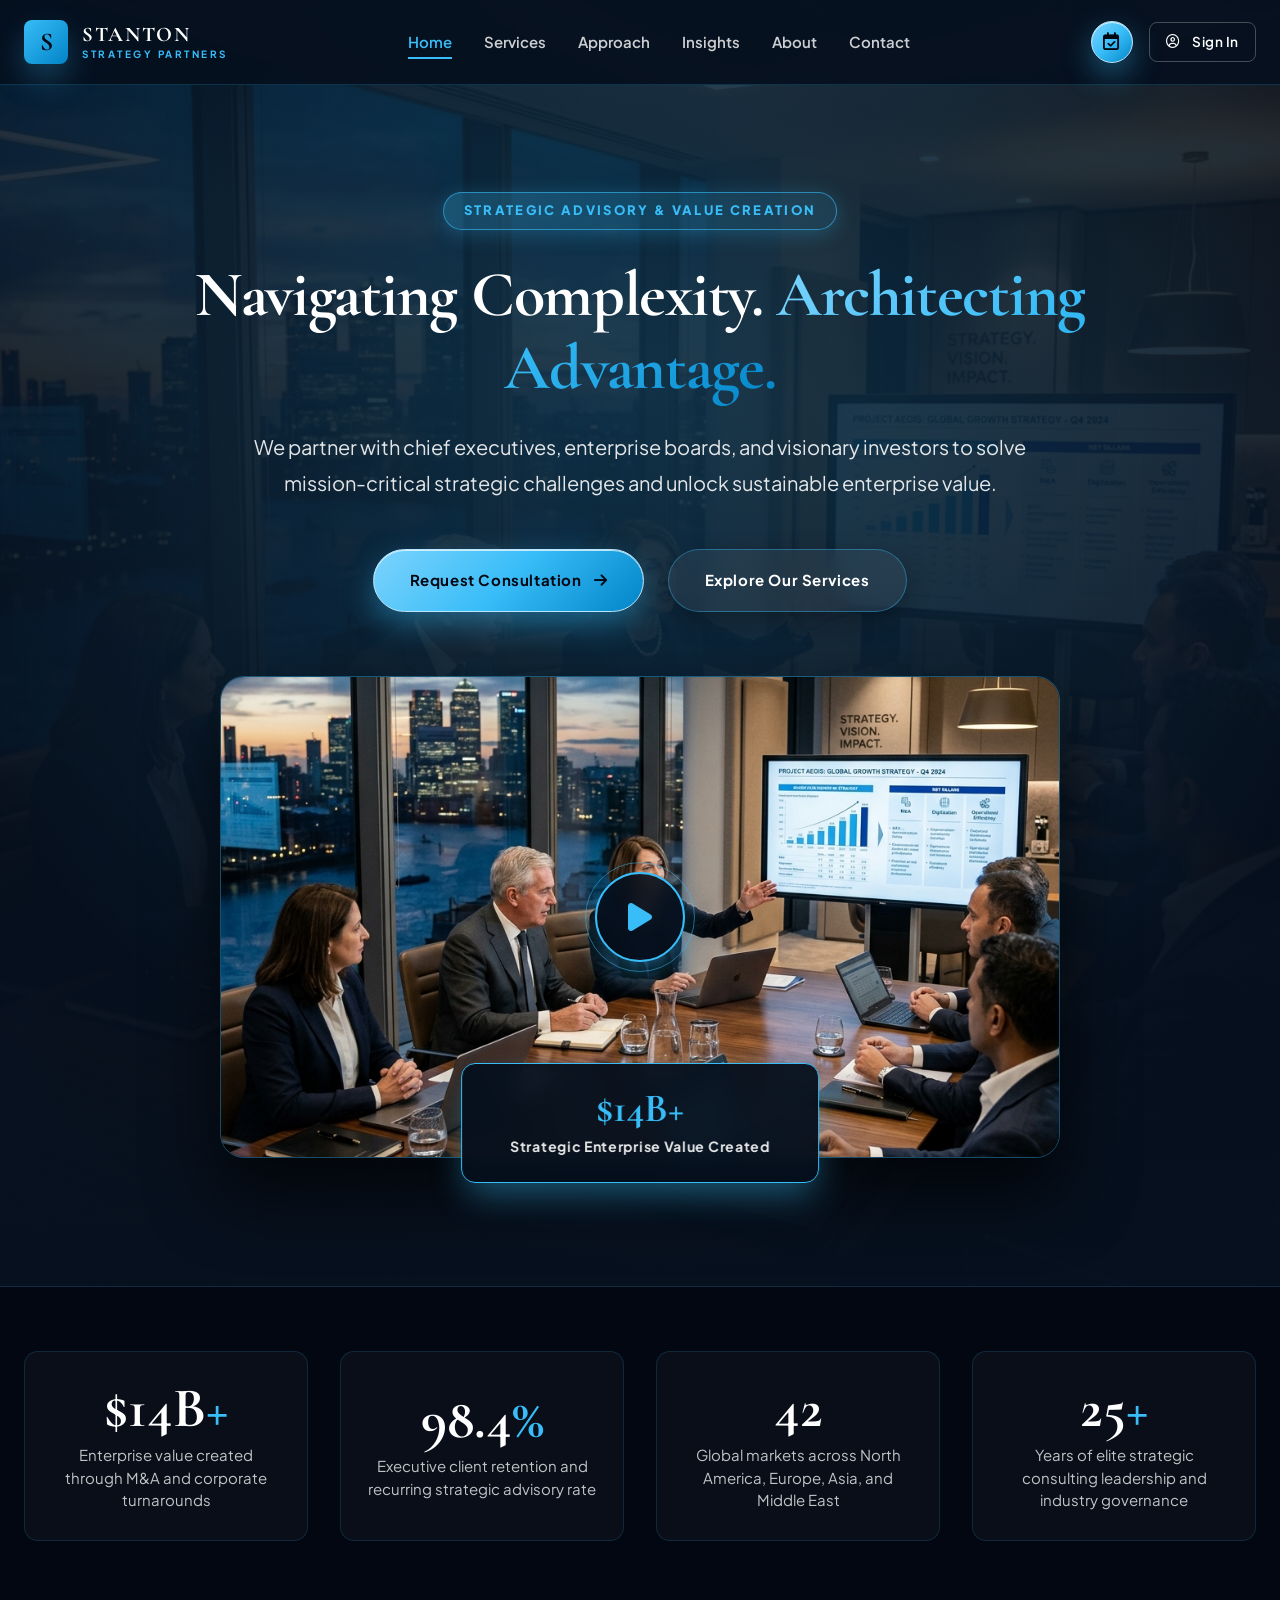
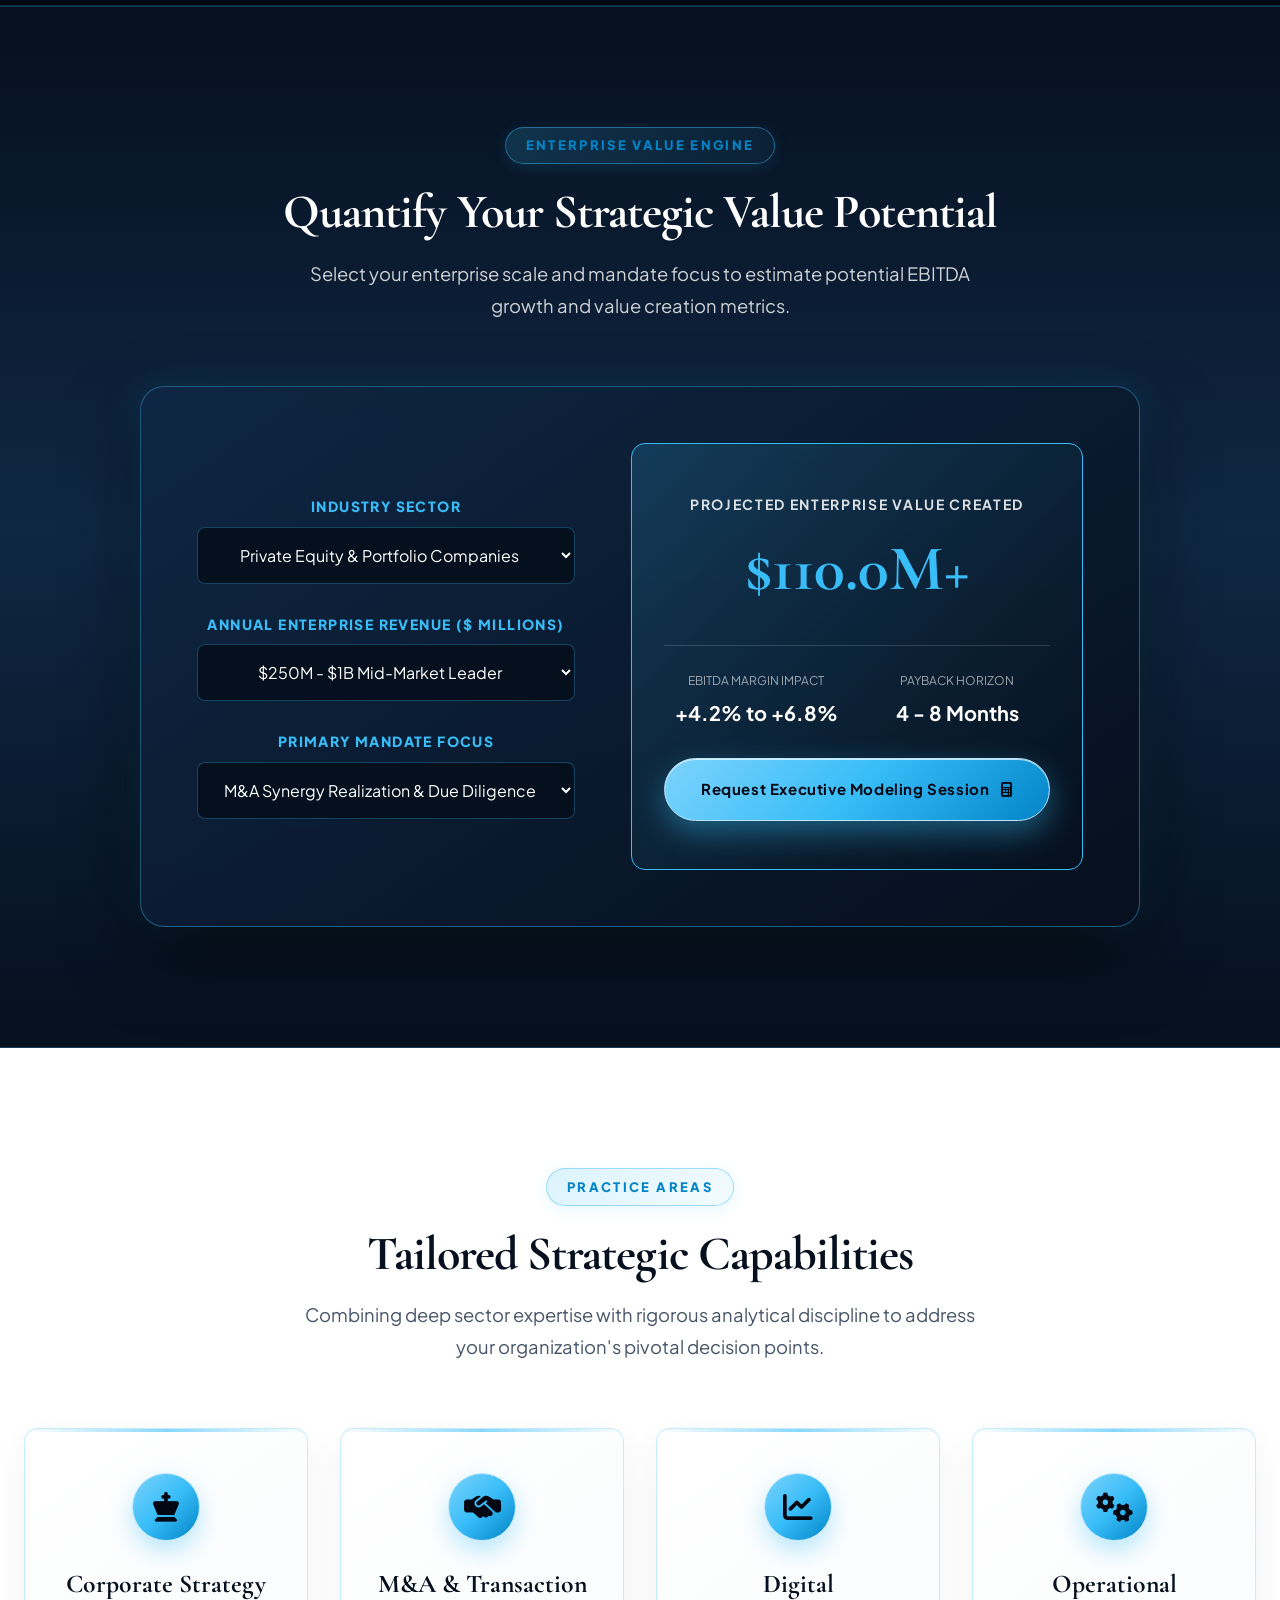
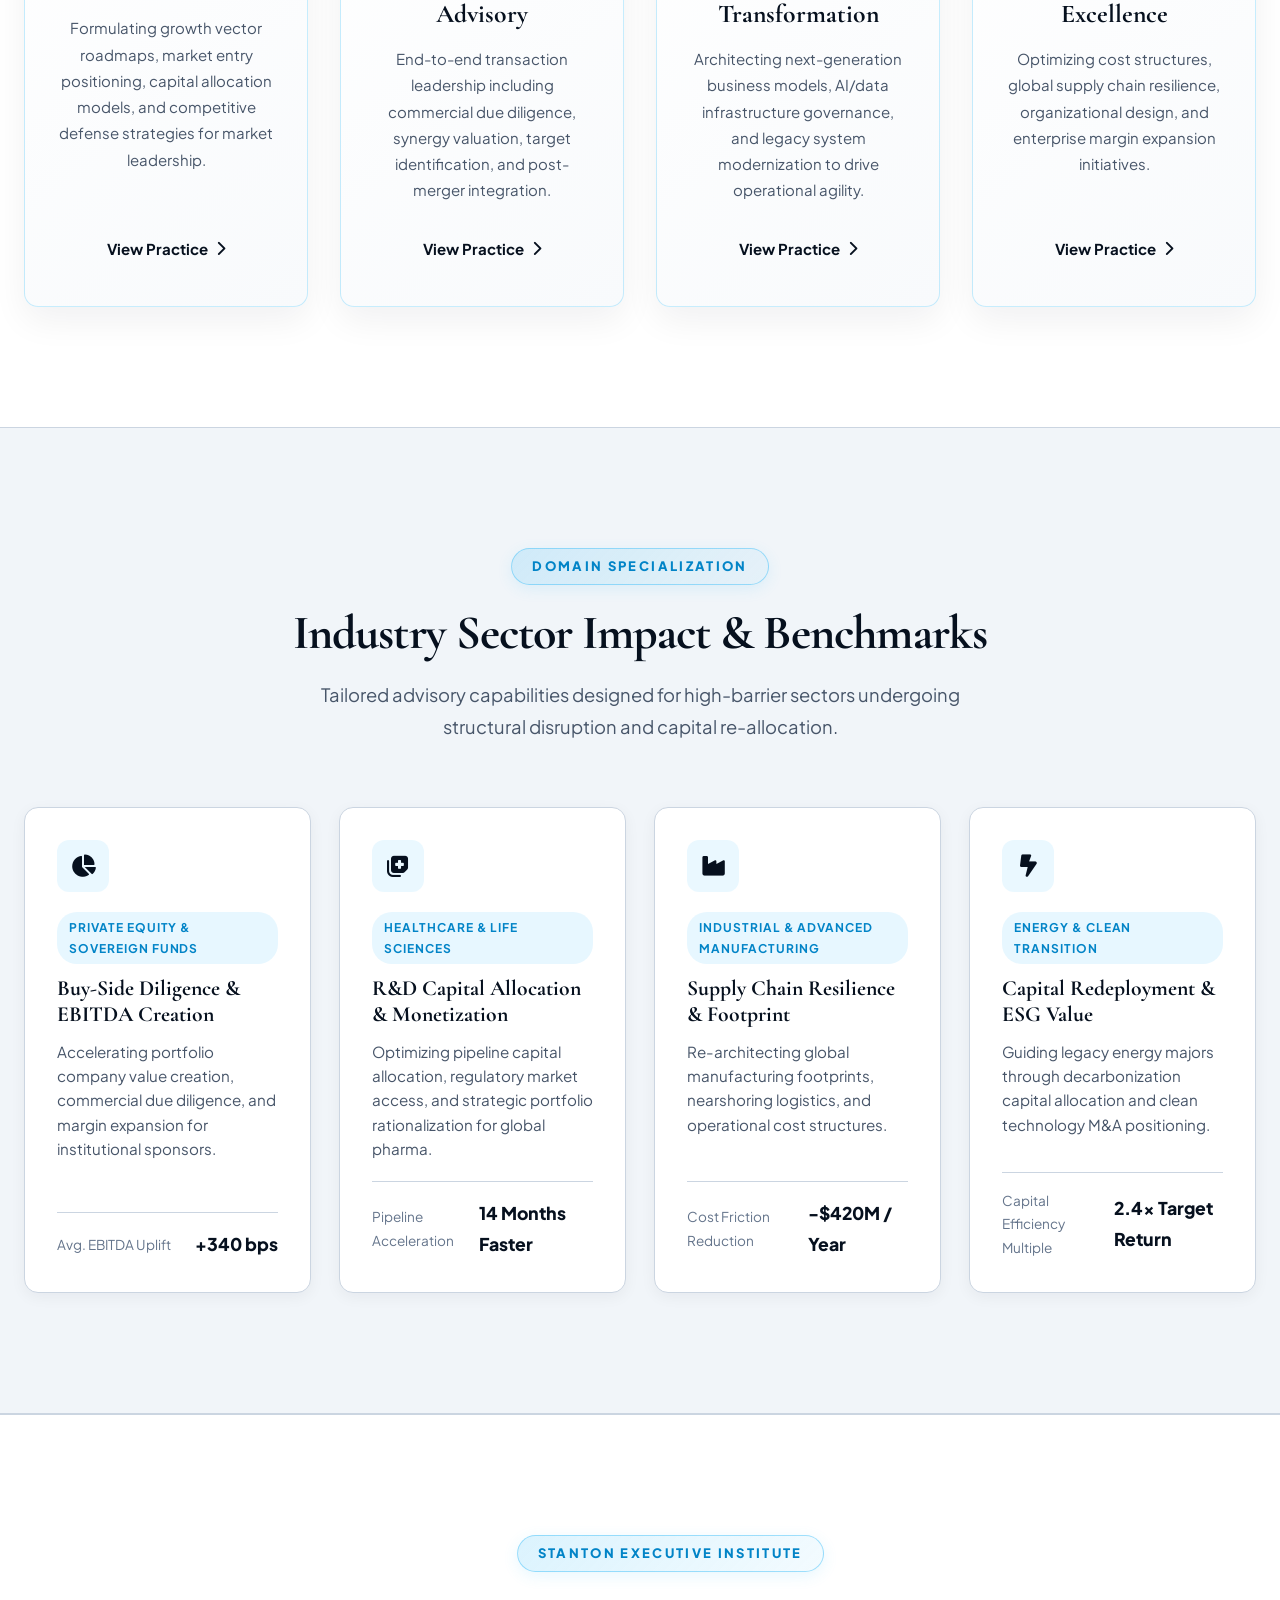
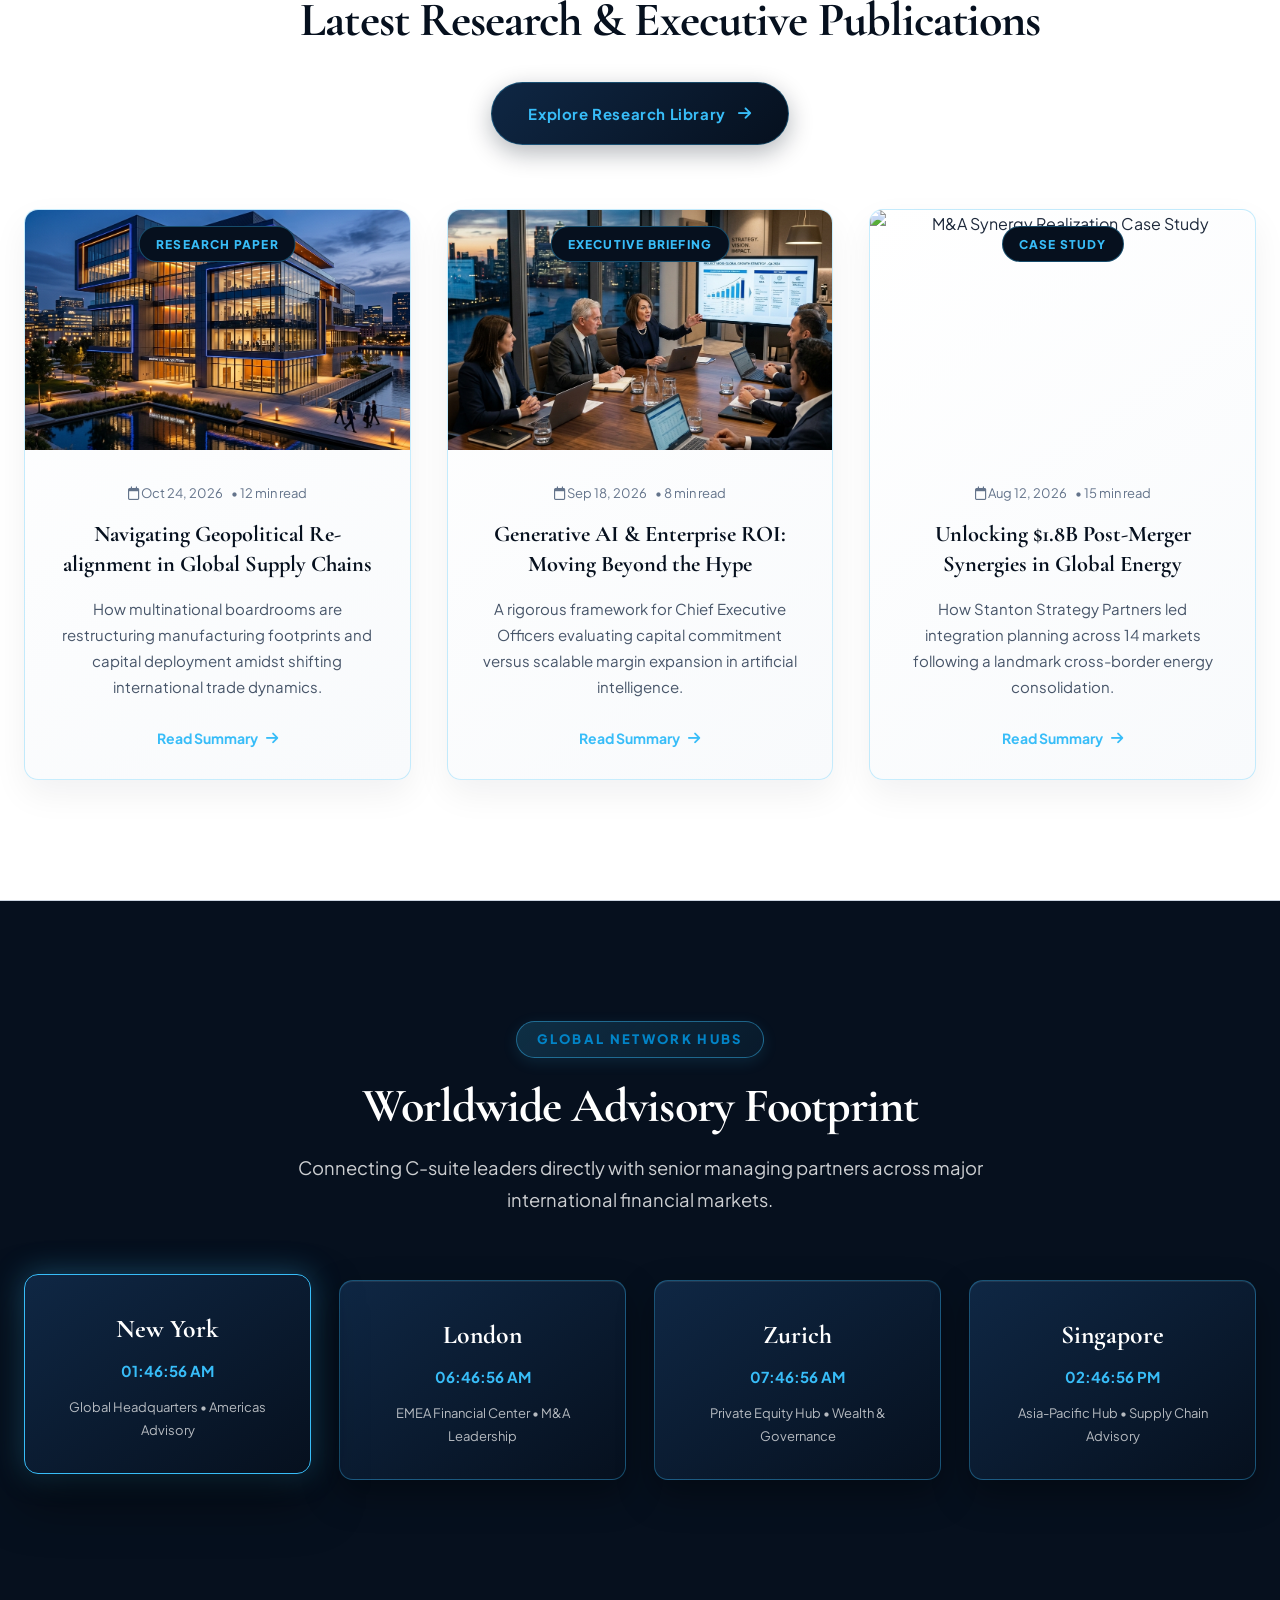
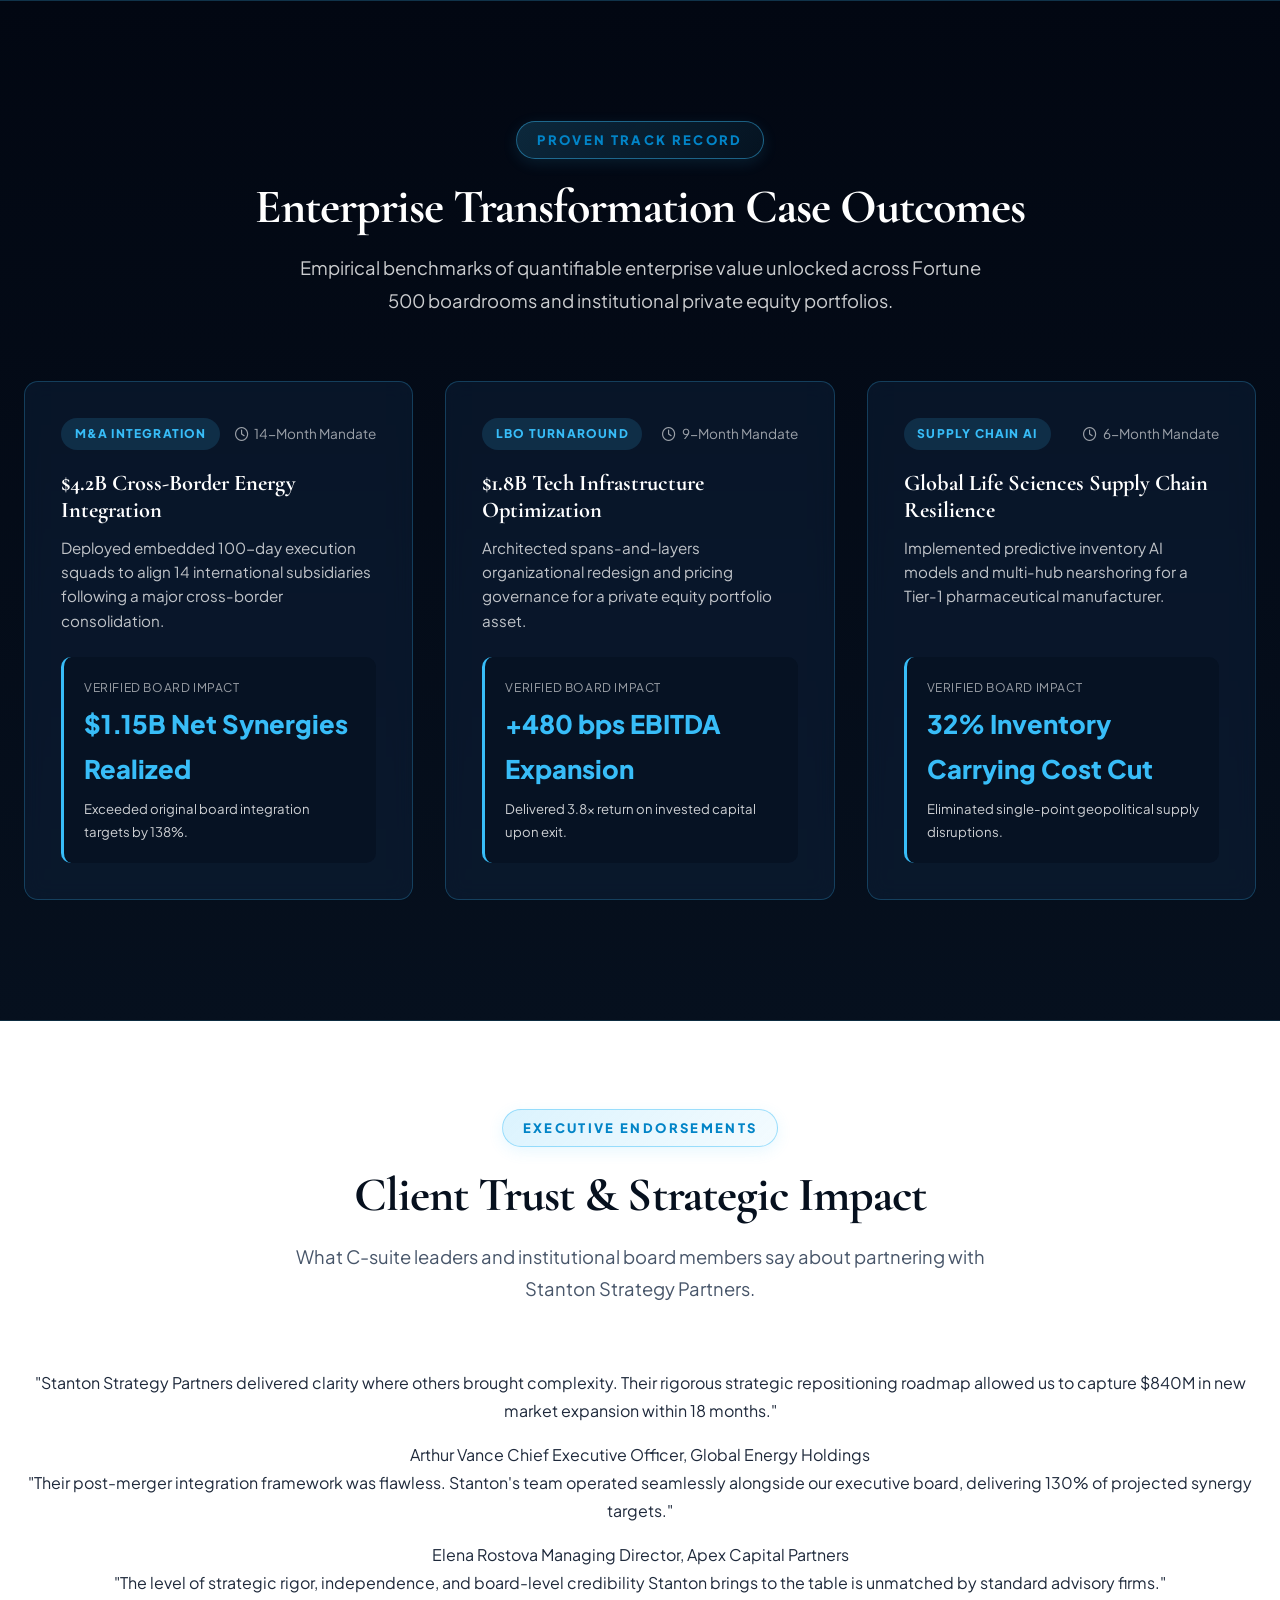
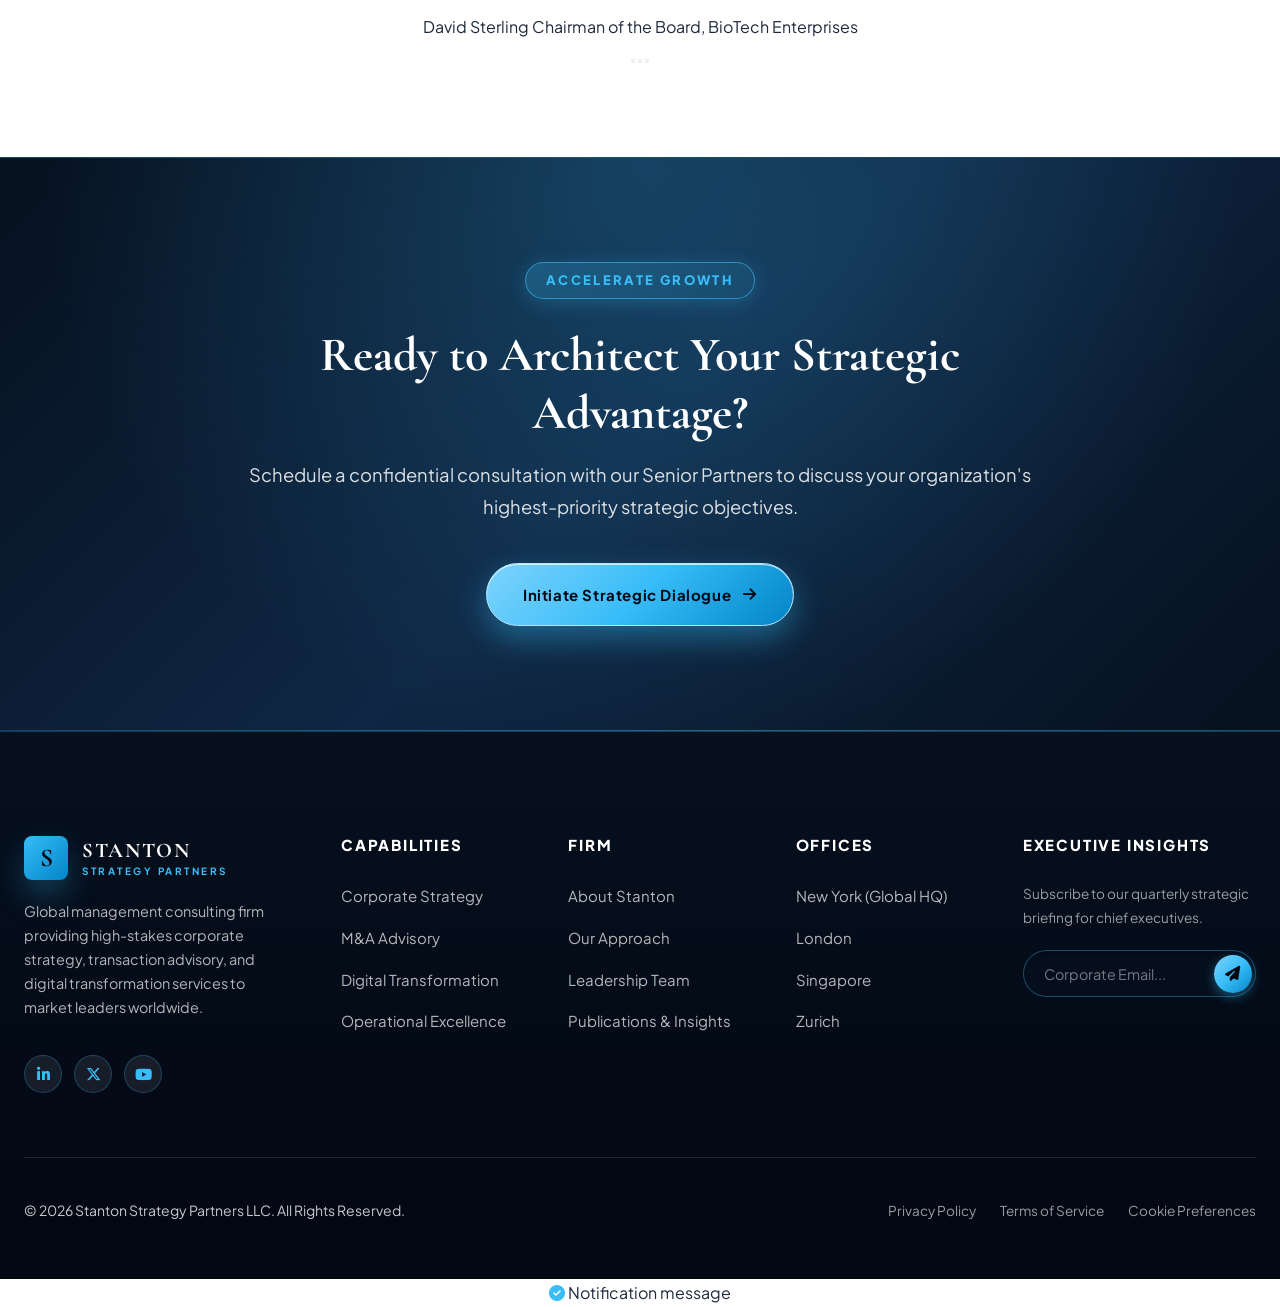
==== commit 45a62176: "Update home page: remove duplicate sections and add domain benchmarks and transformation case outcom" ====
--- a/index.html
+++ b/index.html
@@ -223,88 +223,81 @@
       </div>
     </section>
 
-    <!-- Strategy&-Inspired Strategy-to-Value Execution Workflow -->
-    <section class="workflow-section">
+    <!-- Sector Benchmark & Domain Specialization Matrix -->
+    <section class="section-padding" style="background-color: var(--color-light); border-top: 1px solid var(--color-border); border-bottom: 1px solid var(--color-border);">
       <div class="container">
         <div class="section-header center reveal">
-          <span class="eyebrow">Strategy, Made Real</span>
-          <h2>Our Strategy-to-Execution Methodology</h2>
-          <p class="section-subtitle">A proven 4-phase framework engineered to convert high-level strategic vision into quantifiable, bottom-line financial results.</p>
-        </div>
-
-        <div class="workflow-nav reveal">
-          <button class="workflow-tab-btn active" data-step="1">1. Diagnostic Audit</button>
-          <button class="workflow-tab-btn" data-step="2">2. Vector Architecture</button>
-          <button class="workflow-tab-btn" data-step="3">3. Synergy Execution</button>
-          <button class="workflow-tab-btn" data-step="4">4. Value Governance</button>
-        </div>
-
-        <!-- Workflow Step 1 -->
-        <div id="workflow-step-1" class="workflow-card active reveal">
-          <div>
-            <span class="workflow-num">01</span>
-            <h3 style="font-size: 2rem; margin-top: 0.5rem; margin-bottom: 1rem;">Strategic & Commercial Diagnostic Audit</h3>
-            <p style="color: var(--color-text-muted); font-size: 1.05rem;">We conduct rigorous, evidence-based assessments of market positioning, cost structures, and competitive moats to establish baseline metrics and unveil hidden enterprise value opportunities.</p>
-            <ul style="margin: 1.5rem 0; font-weight: 600; color: var(--color-primary);">
-              <li><i class="fa-solid fa-check" style="color: var(--color-accent); margin-right: 0.5rem;"></i> Competitive moat benchmarking & market share audit</li>
-              <li><i class="fa-solid fa-check" style="color: var(--color-accent); margin-right: 0.5rem;"></i> EBITDA leak analysis & operational friction diagnostics</li>
-              <li><i class="fa-solid fa-check" style="color: var(--color-accent); margin-right: 0.5rem;"></i> Customer profitability & product tier margin segmentation</li>
-            </ul>
-          </div>
-          <div>
-            <img src="https://tse1.mm.bing.net/th/id/OIP.VF3KXEx3K0zMJuNH2VEbzQHaD4?r=0&rs=1&pid=ImgDetMain&o=7&rm=3" alt="Strategic Audit Session" style="border-radius: var(--radius-md); box-shadow: var(--shadow-md);">
-          </div>
-        </div>
-
-        <!-- Workflow Step 2 -->
-        <div id="workflow-step-2" class="workflow-card reveal">
-          <div>
-            <span class="workflow-num">02</span>
-            <h3 style="font-size: 2rem; margin-top: 0.5rem; margin-bottom: 1rem;">Growth Vector & Capital Allocation</h3>
-            <p style="color: var(--color-text-muted); font-size: 1.05rem;">Synthesizing market intelligence to architect high-yield growth vectors, M&A target criteria, and capital deployment prioritization models.</p>
-            <ul style="margin: 1.5rem 0; font-weight: 600; color: var(--color-primary);">
-              <li><i class="fa-solid fa-check" style="color: var(--color-accent); margin-right: 0.5rem;"></i> Organic growth roadmap & market entry positioning</li>
-              <li><i class="fa-solid fa-check" style="color: var(--color-accent); margin-right: 0.5rem;"></i> M&A pipeline identification & transaction scoring</li>
-              <li><i class="fa-solid fa-check" style="color: var(--color-accent); margin-right: 0.5rem;"></i> Portfolio restructuring & non-core asset divestment</li>
-            </ul>
-          </div>
-          <div>
-            <img src="assets/images/photo-1557804506-669a67965ba0.avif" alt="Capital Allocation Planning" style="border-radius: var(--radius-md); box-shadow: var(--shadow-md);">
-          </div>
-        </div>
-
-        <!-- Workflow Step 3 -->
-        <div id="workflow-step-3" class="workflow-card reveal">
-          <div>
-            <span class="workflow-num">03</span>
-            <h3 style="font-size: 2rem; margin-top: 0.5rem; margin-bottom: 1rem;">Post-Merger Synergy & Execution</h3>
-            <p style="color: var(--color-text-muted); font-size: 1.05rem;">Deploying embedded executive squads alongside client leadership to drive rapid integration, cost synergy capture, and cultural alignment.</p>
-            <ul style="margin: 1.5rem 0; font-weight: 600; color: var(--color-primary);">
-              <li><i class="fa-solid fa-check" style="color: var(--color-accent); margin-right: 0.5rem;"></i> Day 1 readiness & 100-day value creation playbooks</li>
-              <li><i class="fa-solid fa-check" style="color: var(--color-accent); margin-right: 0.5rem;"></i> IT infrastructure consolidation & AI deployment</li>
-              <li><i class="fa-solid fa-check" style="color: var(--color-accent); margin-right: 0.5rem;"></i> Commercial team re-alignment & cross-sell acceleration</li>
-            </ul>
-          </div>
-          <div>
-            <img src="assets/images/photo-1523875194681-bedd468c58bf.avif" alt="Execution Management" style="border-radius: var(--radius-md); box-shadow: var(--shadow-md);">
-          </div>
-        </div>
-
-        <!-- Workflow Step 4 -->
-        <div id="workflow-step-4" class="workflow-card reveal">
-          <div>
-            <span class="workflow-num">04</span>
-            <h3 style="font-size: 2rem; margin-top: 0.5rem; margin-bottom: 1rem;">Boardroom Governance & Value Realization</h3>
-            <p style="color: var(--color-text-muted); font-size: 1.05rem;">Establishing key performance indicator dashboards, risk mitigation protocols, and long-term enterprise value tracking for institutional board audit.</p>
-            <ul style="margin: 1.5rem 0; font-weight: 600; color: var(--color-primary);">
-              <li><i class="fa-solid fa-check" style="color: var(--color-accent); margin-right: 0.5rem;"></i> Real-time executive KPI dashboards</li>
-              <li><i class="fa-solid fa-check" style="color: var(--color-accent); margin-right: 0.5rem;"></i> Enterprise risk governance & regulatory compliance</li>
-              <li><i class="fa-solid fa-check" style="color: var(--color-accent); margin-right: 0.5rem;"></i> Sustainable margin expansion audit</li>
-            </ul>
-          </div>
-          <div>
-            <img src="assets/images/photo-1517245386807-bb43f82c33c4.avif" alt="Boardroom Governance" style="border-radius: var(--radius-md); box-shadow: var(--shadow-md);">
-          </div>
+          <span class="eyebrow">Domain Specialization</span>
+          <h2>Industry Sector Impact & Benchmarks</h2>
+          <p class="section-subtitle">Tailored advisory capabilities designed for high-barrier sectors undergoing structural disruption and capital re-allocation.</p>
+        </div>
+
+        <div style="display: grid; grid-template-columns: repeat(auto-fit, minmax(260px, 1fr)); gap: 1.75rem; margin-top: 2.5rem;" class="reveal">
+          
+          <!-- Sector 1 -->
+          <div style="background: var(--color-white); border-radius: var(--radius-md); padding: 2rem; border: 1px solid var(--color-border); box-shadow: var(--shadow-sm); transition: var(--transition); position: relative; overflow: hidden; text-align: left; display: flex; flex-direction: column; justify-content: space-between;" class="sector-card">
+            <div>
+              <div style="width: 52px; height: 52px; background: rgba(56, 189, 248, 0.1); border-radius: 12px; display: flex; align-items: center; justify-content: center; margin-bottom: 1.25rem; color: var(--color-primary); font-size: 1.4rem;">
+                <i class="fa-solid fa-chart-pie"></i>
+              </div>
+              <span style="font-size: 0.75rem; font-weight: 700; letter-spacing: 0.08em; text-transform: uppercase; color: var(--color-accent-dark, #0284c7); background: rgba(56, 189, 248, 0.12); padding: 0.3rem 0.75rem; border-radius: 20px; display: inline-block; margin-bottom: 0.75rem;">Private Equity & Sovereign Funds</span>
+              <h3 style="font-size: 1.35rem; margin-bottom: 0.75rem; color: var(--color-primary); text-align: left;">Buy-Side Diligence & EBITDA Creation</h3>
+              <p style="color: var(--color-text-muted); font-size: 0.95rem; line-height: 1.6; margin-bottom: 1.25rem; text-align: left;">Accelerating portfolio company value creation, commercial due diligence, and margin expansion for institutional sponsors.</p>
+            </div>
+            <div style="padding-top: 1rem; border-top: 1px solid var(--color-border); display: flex; justify-content: space-between; align-items: center;">
+              <span style="font-size: 0.85rem; color: var(--color-text-light);">Avg. EBITDA Uplift</span>
+              <strong style="font-size: 1.1rem; color: var(--color-primary); font-weight: 800;">+340 bps</strong>
+            </div>
+          </div>
+
+          <!-- Sector 2 -->
+          <div style="background: var(--color-white); border-radius: var(--radius-md); padding: 2rem; border: 1px solid var(--color-border); box-shadow: var(--shadow-sm); transition: var(--transition); position: relative; overflow: hidden; text-align: left; display: flex; flex-direction: column; justify-content: space-between;" class="sector-card">
+            <div>
+              <div style="width: 52px; height: 52px; background: rgba(56, 189, 248, 0.1); border-radius: 12px; display: flex; align-items: center; justify-content: center; margin-bottom: 1.25rem; color: var(--color-primary); font-size: 1.4rem;">
+                <i class="fa-solid fa-notes-medical"></i>
+              </div>
+              <span style="font-size: 0.75rem; font-weight: 700; letter-spacing: 0.08em; text-transform: uppercase; color: var(--color-accent-dark, #0284c7); background: rgba(56, 189, 248, 0.12); padding: 0.3rem 0.75rem; border-radius: 20px; display: inline-block; margin-bottom: 0.75rem;">Healthcare & Life Sciences</span>
+              <h3 style="font-size: 1.35rem; margin-bottom: 0.75rem; color: var(--color-primary); text-align: left;">R&D Capital Allocation & Monetization</h3>
+              <p style="color: var(--color-text-muted); font-size: 0.95rem; line-height: 1.6; margin-bottom: 1.25rem; text-align: left;">Optimizing pipeline capital allocation, regulatory market access, and strategic portfolio rationalization for global pharma.</p>
+            </div>
+            <div style="padding-top: 1rem; border-top: 1px solid var(--color-border); display: flex; justify-content: space-between; align-items: center;">
+              <span style="font-size: 0.85rem; color: var(--color-text-light);">Pipeline Acceleration</span>
+              <strong style="font-size: 1.1rem; color: var(--color-primary); font-weight: 800;">14 Months Faster</strong>
+            </div>
+          </div>
+
+          <!-- Sector 3 -->
+          <div style="background: var(--color-white); border-radius: var(--radius-md); padding: 2rem; border: 1px solid var(--color-border); box-shadow: var(--shadow-sm); transition: var(--transition); position: relative; overflow: hidden; text-align: left; display: flex; flex-direction: column; justify-content: space-between;" class="sector-card">
+            <div>
+              <div style="width: 52px; height: 52px; background: rgba(56, 189, 248, 0.1); border-radius: 12px; display: flex; align-items: center; justify-content: center; margin-bottom: 1.25rem; color: var(--color-primary); font-size: 1.4rem;">
+                <i class="fa-solid fa-industry"></i>
+              </div>
+              <span style="font-size: 0.75rem; font-weight: 700; letter-spacing: 0.08em; text-transform: uppercase; color: var(--color-accent-dark, #0284c7); background: rgba(56, 189, 248, 0.12); padding: 0.3rem 0.75rem; border-radius: 20px; display: inline-block; margin-bottom: 0.75rem;">Industrial & Advanced Manufacturing</span>
+              <h3 style="font-size: 1.35rem; margin-bottom: 0.75rem; color: var(--color-primary); text-align: left;">Supply Chain Resilience & Footprint</h3>
+              <p style="color: var(--color-text-muted); font-size: 0.95rem; line-height: 1.6; margin-bottom: 1.25rem; text-align: left;">Re-architecting global manufacturing footprints, nearshoring logistics, and operational cost structures.</p>
+            </div>
+            <div style="padding-top: 1rem; border-top: 1px solid var(--color-border); display: flex; justify-content: space-between; align-items: center;">
+              <span style="font-size: 0.85rem; color: var(--color-text-light);">Cost Friction Reduction</span>
+              <strong style="font-size: 1.1rem; color: var(--color-primary); font-weight: 800;">-$420M / Year</strong>
+            </div>
+          </div>
+
+          <!-- Sector 4 -->
+          <div style="background: var(--color-white); border-radius: var(--radius-md); padding: 2rem; border: 1px solid var(--color-border); box-shadow: var(--shadow-sm); transition: var(--transition); position: relative; overflow: hidden; text-align: left; display: flex; flex-direction: column; justify-content: space-between;" class="sector-card">
+            <div>
+              <div style="width: 52px; height: 52px; background: rgba(56, 189, 248, 0.1); border-radius: 12px; display: flex; align-items: center; justify-content: center; margin-bottom: 1.25rem; color: var(--color-primary); font-size: 1.4rem;">
+                <i class="fa-solid fa-bolt-lightning"></i>
+              </div>
+              <span style="font-size: 0.75rem; font-weight: 700; letter-spacing: 0.08em; text-transform: uppercase; color: var(--color-accent-dark, #0284c7); background: rgba(56, 189, 248, 0.12); padding: 0.3rem 0.75rem; border-radius: 20px; display: inline-block; margin-bottom: 0.75rem;">Energy & Clean Transition</span>
+              <h3 style="font-size: 1.35rem; margin-bottom: 0.75rem; color: var(--color-primary); text-align: left;">Capital Redeployment & ESG Value</h3>
+              <p style="color: var(--color-text-muted); font-size: 0.95rem; line-height: 1.6; margin-bottom: 1.25rem; text-align: left;">Guiding legacy energy majors through decarbonization capital allocation and clean technology M&A positioning.</p>
+            </div>
+            <div style="padding-top: 1rem; border-top: 1px solid var(--color-border); display: flex; justify-content: space-between; align-items: center;">
+              <span style="font-size: 0.85rem; color: var(--color-text-light);">Capital Efficiency Multiple</span>
+              <strong style="font-size: 1.1rem; color: var(--color-primary); font-weight: 800;">2.4x Target Return</strong>
+            </div>
+          </div>
+
         </div>
       </div>
     </section>
@@ -405,6 +398,72 @@
             <div id="singapore-clock" class="hub-clock">00:00:00 AM</div>
             <div style="font-size: 0.8125rem; color: rgba(255,255,255,0.7); margin-top: 0.75rem;">Asia-Pacific Hub • Supply Chain Advisory</div>
           </div>
+        </div>
+      </div>
+    </section>
+
+    <!-- Enterprise Value Creation Showcase -->
+    <section class="section-padding" style="background: linear-gradient(180deg, #020712 0%, #06101e 100%); color: var(--color-white); border-top: 1px solid rgba(56,189,248,0.2); border-bottom: 1px solid rgba(56,189,248,0.2);">
+      <div class="container">
+        <div class="section-header center reveal">
+          <span class="eyebrow">Proven Track Record</span>
+          <h2 style="color: var(--color-white);">Enterprise Transformation Case Outcomes</h2>
+          <p class="section-subtitle" style="color: rgba(255,255,255,0.8);">Empirical benchmarks of quantifiable enterprise value unlocked across Fortune 500 boardrooms and institutional private equity portfolios.</p>
+        </div>
+
+        <div style="display: grid; grid-template-columns: repeat(auto-fit, minmax(310px, 1fr)); gap: 2rem; margin-top: 2.5rem;" class="reveal">
+          
+          <!-- Case Outcome 1 -->
+          <div style="background: rgba(15, 39, 68, 0.4); border: 1px solid rgba(56, 189, 248, 0.25); backdrop-filter: blur(10px); border-radius: var(--radius-md); padding: 2.25rem; display: flex; flex-direction: column; justify-content: space-between; text-align: left;">
+            <div>
+              <div style="display: flex; justify-content: space-between; align-items: center; margin-bottom: 1.25rem;">
+                <span style="font-size: 0.75rem; font-weight: 800; text-transform: uppercase; letter-spacing: 0.1em; color: var(--color-accent); background: rgba(56, 189, 248, 0.15); padding: 0.35rem 0.85rem; border-radius: 20px;">M&A Integration</span>
+                <span style="font-size: 0.85rem; color: rgba(255, 255, 255, 0.6);"><i class="fa-regular fa-clock" style="margin-right: 0.35rem;"></i>14-Month Mandate</span>
+              </div>
+              <h3 style="font-size: 1.4rem; font-weight: 700; color: var(--color-white); margin-bottom: 0.75rem; text-align: left;">$4.2B Cross-Border Energy Integration</h3>
+              <p style="color: rgba(255, 255, 255, 0.75); font-size: 0.95rem; line-height: 1.6; margin-bottom: 1.5rem; text-align: left;">Deployed embedded 100-day execution squads to align 14 international subsidiaries following a major cross-border consolidation.</p>
+            </div>
+            <div style="background: rgba(6, 16, 30, 0.6); border-radius: 10px; padding: 1.25rem; border-left: 3px solid var(--color-accent); text-align: left;">
+              <div style="font-size: 0.75rem; text-transform: uppercase; letter-spacing: 0.05em; color: rgba(255, 255, 255, 0.6);">Verified Board Impact</div>
+              <div style="font-size: 1.6rem; font-weight: 800; color: var(--color-accent); margin-top: 0.25rem;">$1.15B Net Synergies Realized</div>
+              <div style="font-size: 0.825rem; color: rgba(255, 255, 255, 0.8); margin-top: 0.35rem;">Exceeded original board integration targets by 138%.</div>
+            </div>
+          </div>
+
+          <!-- Case Outcome 2 -->
+          <div style="background: rgba(15, 39, 68, 0.4); border: 1px solid rgba(56, 189, 248, 0.25); backdrop-filter: blur(10px); border-radius: var(--radius-md); padding: 2.25rem; display: flex; flex-direction: column; justify-content: space-between; text-align: left;">
+            <div>
+              <div style="display: flex; justify-content: space-between; align-items: center; margin-bottom: 1.25rem;">
+                <span style="font-size: 0.75rem; font-weight: 800; text-transform: uppercase; letter-spacing: 0.1em; color: var(--color-accent); background: rgba(56, 189, 248, 0.15); padding: 0.35rem 0.85rem; border-radius: 20px;">LBO Turnaround</span>
+                <span style="font-size: 0.85rem; color: rgba(255, 255, 255, 0.6);"><i class="fa-regular fa-clock" style="margin-right: 0.35rem;"></i>9-Month Mandate</span>
+              </div>
+              <h3 style="font-size: 1.4rem; font-weight: 700; color: var(--color-white); margin-bottom: 0.75rem; text-align: left;">$1.8B Tech Infrastructure Optimization</h3>
+              <p style="color: rgba(255, 255, 255, 0.75); font-size: 0.95rem; line-height: 1.6; margin-bottom: 1.5rem; text-align: left;">Architected spans-and-layers organizational redesign and pricing governance for a private equity portfolio asset.</p>
+            </div>
+            <div style="background: rgba(6, 16, 30, 0.6); border-radius: 10px; padding: 1.25rem; border-left: 3px solid var(--color-accent); text-align: left;">
+              <div style="font-size: 0.75rem; text-transform: uppercase; letter-spacing: 0.05em; color: rgba(255, 255, 255, 0.6);">Verified Board Impact</div>
+              <div style="font-size: 1.6rem; font-weight: 800; color: var(--color-accent); margin-top: 0.25rem;">+480 bps EBITDA Expansion</div>
+              <div style="font-size: 0.825rem; color: rgba(255, 255, 255, 0.8); margin-top: 0.35rem;">Delivered 3.8x return on invested capital upon exit.</div>
+            </div>
+          </div>
+
+          <!-- Case Outcome 3 -->
+          <div style="background: rgba(15, 39, 68, 0.4); border: 1px solid rgba(56, 189, 248, 0.25); backdrop-filter: blur(10px); border-radius: var(--radius-md); padding: 2.25rem; display: flex; flex-direction: column; justify-content: space-between; text-align: left;">
+            <div>
+              <div style="display: flex; justify-content: space-between; align-items: center; margin-bottom: 1.25rem;">
+                <span style="font-size: 0.75rem; font-weight: 800; text-transform: uppercase; letter-spacing: 0.1em; color: var(--color-accent); background: rgba(56, 189, 248, 0.15); padding: 0.35rem 0.85rem; border-radius: 20px;">Supply Chain AI</span>
+                <span style="font-size: 0.85rem; color: rgba(255, 255, 255, 0.6);"><i class="fa-regular fa-clock" style="margin-right: 0.35rem;"></i>6-Month Mandate</span>
+              </div>
+              <h3 style="font-size: 1.4rem; font-weight: 700; color: var(--color-white); margin-bottom: 0.75rem; text-align: left;">Global Life Sciences Supply Chain Resilience</h3>
+              <p style="color: rgba(255, 255, 255, 0.75); font-size: 0.95rem; line-height: 1.6; margin-bottom: 1.5rem; text-align: left;">Implemented predictive inventory AI models and multi-hub nearshoring for a Tier-1 pharmaceutical manufacturer.</p>
+            </div>
+            <div style="background: rgba(6, 16, 30, 0.6); border-radius: 10px; padding: 1.25rem; border-left: 3px solid var(--color-accent); text-align: left;">
+              <div style="font-size: 0.75rem; text-transform: uppercase; letter-spacing: 0.05em; color: rgba(255, 255, 255, 0.6);">Verified Board Impact</div>
+              <div style="font-size: 1.6rem; font-weight: 800; color: var(--color-accent); margin-top: 0.25rem;">32% Inventory Carrying Cost Cut</div>
+              <div style="font-size: 0.825rem; color: rgba(255, 255, 255, 0.8); margin-top: 0.35rem;">Eliminated single-point geopolitical supply disruptions.</div>
+            </div>
+          </div>
+
         </div>
       </div>
     </section>
@@ -447,114 +506,6 @@
             <button class="carousel-dot active" data-slide="0" aria-label="Testimonial 1"></button>
             <button class="carousel-dot" data-slide="1" aria-label="Testimonial 2"></button>
             <button class="carousel-dot" data-slide="2" aria-label="Testimonial 3"></button>
-          </div>
-        </div>
-      </div>
-    <!-- Executive Engagement Models & Deliverables Matrix -->
-    <section class="engagement-matrix-section section-padding" style="background: linear-gradient(180deg, #06101e 0%, #0f2744 50%, #06101e 100%); color: var(--color-white); border-top: 1px solid rgba(56,189,248,0.25); border-bottom: 1px solid rgba(56,189,248,0.25);">
-      <div class="container">
-        <div class="section-header center reveal">
-          <span class="eyebrow">Engagement Structures</span>
-          <h2 style="color: var(--color-white);">Advisory Engagement Models & Deliverables</h2>
-          <p class="section-subtitle" style="color: rgba(255,255,255,0.85); max-width: 780px; margin: 0 auto;">Transparent mandate structures engineered for maximum agility, boardroom governance, and rapid EBITDA realization.</p>
-        </div>
-
-        <div class="engagement-matrix-grid reveal">
-          <!-- Card 1: Diagnostic Audit -->
-          <div class="engagement-card">
-            <div class="engagement-card-content">
-              <div class="engagement-card-header">
-                <span class="engagement-badge">Rapid Mandate</span>
-                <span class="engagement-duration">2 - 4 Weeks</span>
-              </div>
-              <h3>Strategic & Commercial Audit</h3>
-              <p>Accelerated diagnostic audit of competitive moats, cost structures, and EBITDA leakage points prior to major board investment choices.</p>
-              
-              <div class="deliverables-header">
-                <i class="fa-solid fa-list-check" style="font-size: 0.85rem;"></i>
-                <span>Key Deliverables</span>
-              </div>
-              <ul class="deliverables-list">
-                <li>
-                  <i class="fa-solid fa-circle-check"></i>
-                  <span>Executive Moat & Share Benchmark</span>
-                </li>
-                <li>
-                  <i class="fa-solid fa-circle-check"></i>
-                  <span>EBITDA Leak & Friction Audit Report</span>
-                </li>
-                <li>
-                  <i class="fa-solid fa-circle-check"></i>
-                  <span>Board-Level Strategic Options Briefing</span>
-                </li>
-              </ul>
-            </div>
-            <a href="contact.html" class="btn btn-outline-light btn-sm">Request Audit Scope <i class="fa-solid fa-arrow-right"></i></a>
-          </div>
-
-          <!-- Card 2: Strategic Transformation (Featured) -->
-          <div class="engagement-card featured">
-            <div style="position: absolute; top: -14px; left: 50%; transform: translateX(-50%); background: var(--color-accent); color: #020712; font-size: 0.7rem; font-weight: 800; text-transform: uppercase; padding: 0.35rem 1.1rem; border-radius: 12px; letter-spacing: 0.1em; white-space: nowrap; box-shadow: 0 4px 12px rgba(56, 189, 248, 0.4);">Most Requested</div>
-            <div class="engagement-card-content">
-              <div class="engagement-card-header">
-                <span class="engagement-badge">Full Mandate</span>
-                <span class="engagement-duration">8 - 14 Weeks</span>
-              </div>
-              <h3>Transformation & M&A Execution</h3>
-              <p>End-to-end execution squad deployment for post-merger integration, growth vector architecture, and digital AI transformation.</p>
-              
-              <div class="deliverables-header">
-                <i class="fa-solid fa-list-check" style="font-size: 0.85rem;"></i>
-                <span>Key Deliverables</span>
-              </div>
-              <ul class="deliverables-list">
-                <li>
-                  <i class="fa-solid fa-circle-check"></i>
-                  <span>100-Day Synergy & Integration Playbook</span>
-                </li>
-                <li>
-                  <i class="fa-solid fa-circle-check"></i>
-                  <span>Enterprise AI & Operating Model Blueprint</span>
-                </li>
-                <li>
-                  <i class="fa-solid fa-circle-check"></i>
-                  <span>Spans-and-Layers SG&A Optimization</span>
-                </li>
-              </ul>
-            </div>
-            <a href="contact.html" class="btn btn-primary btn-sm">Initiate Mandate <i class="fa-solid fa-arrow-right"></i></a>
-          </div>
-
-          <!-- Card 3: Governance & Value Advisory -->
-          <div class="engagement-card">
-            <div class="engagement-card-content">
-              <div class="engagement-card-header">
-                <span class="engagement-badge">Board Retainer</span>
-                <span class="engagement-duration">6 - 12 Months</span>
-              </div>
-              <h3>Boardroom Value Governance</h3>
-              <p>Continuous senior partner advisory retainers providing real-time KPI governance, quarterly strategy reviews, and risk monitoring.</p>
-              
-              <div class="deliverables-header">
-                <i class="fa-solid fa-list-check" style="font-size: 0.85rem;"></i>
-                <span>Key Deliverables</span>
-              </div>
-              <ul class="deliverables-list">
-                <li>
-                  <i class="fa-solid fa-circle-check"></i>
-                  <span>Real-time Boardroom Executive KPI Dashboard</span>
-                </li>
-                <li>
-                  <i class="fa-solid fa-circle-check"></i>
-                  <span>Quarterly Geopolitical & Market Risk Audit</span>
-                </li>
-                <li>
-                  <i class="fa-solid fa-circle-check"></i>
-                  <span>Continuous Margin & Capital Governance</span>
-                </li>
-              </ul>
-            </div>
-            <a href="contact.html" class="btn btn-outline-light btn-sm">Retainer Advisory <i class="fa-solid fa-arrow-right"></i></a>
           </div>
         </div>
       </div>
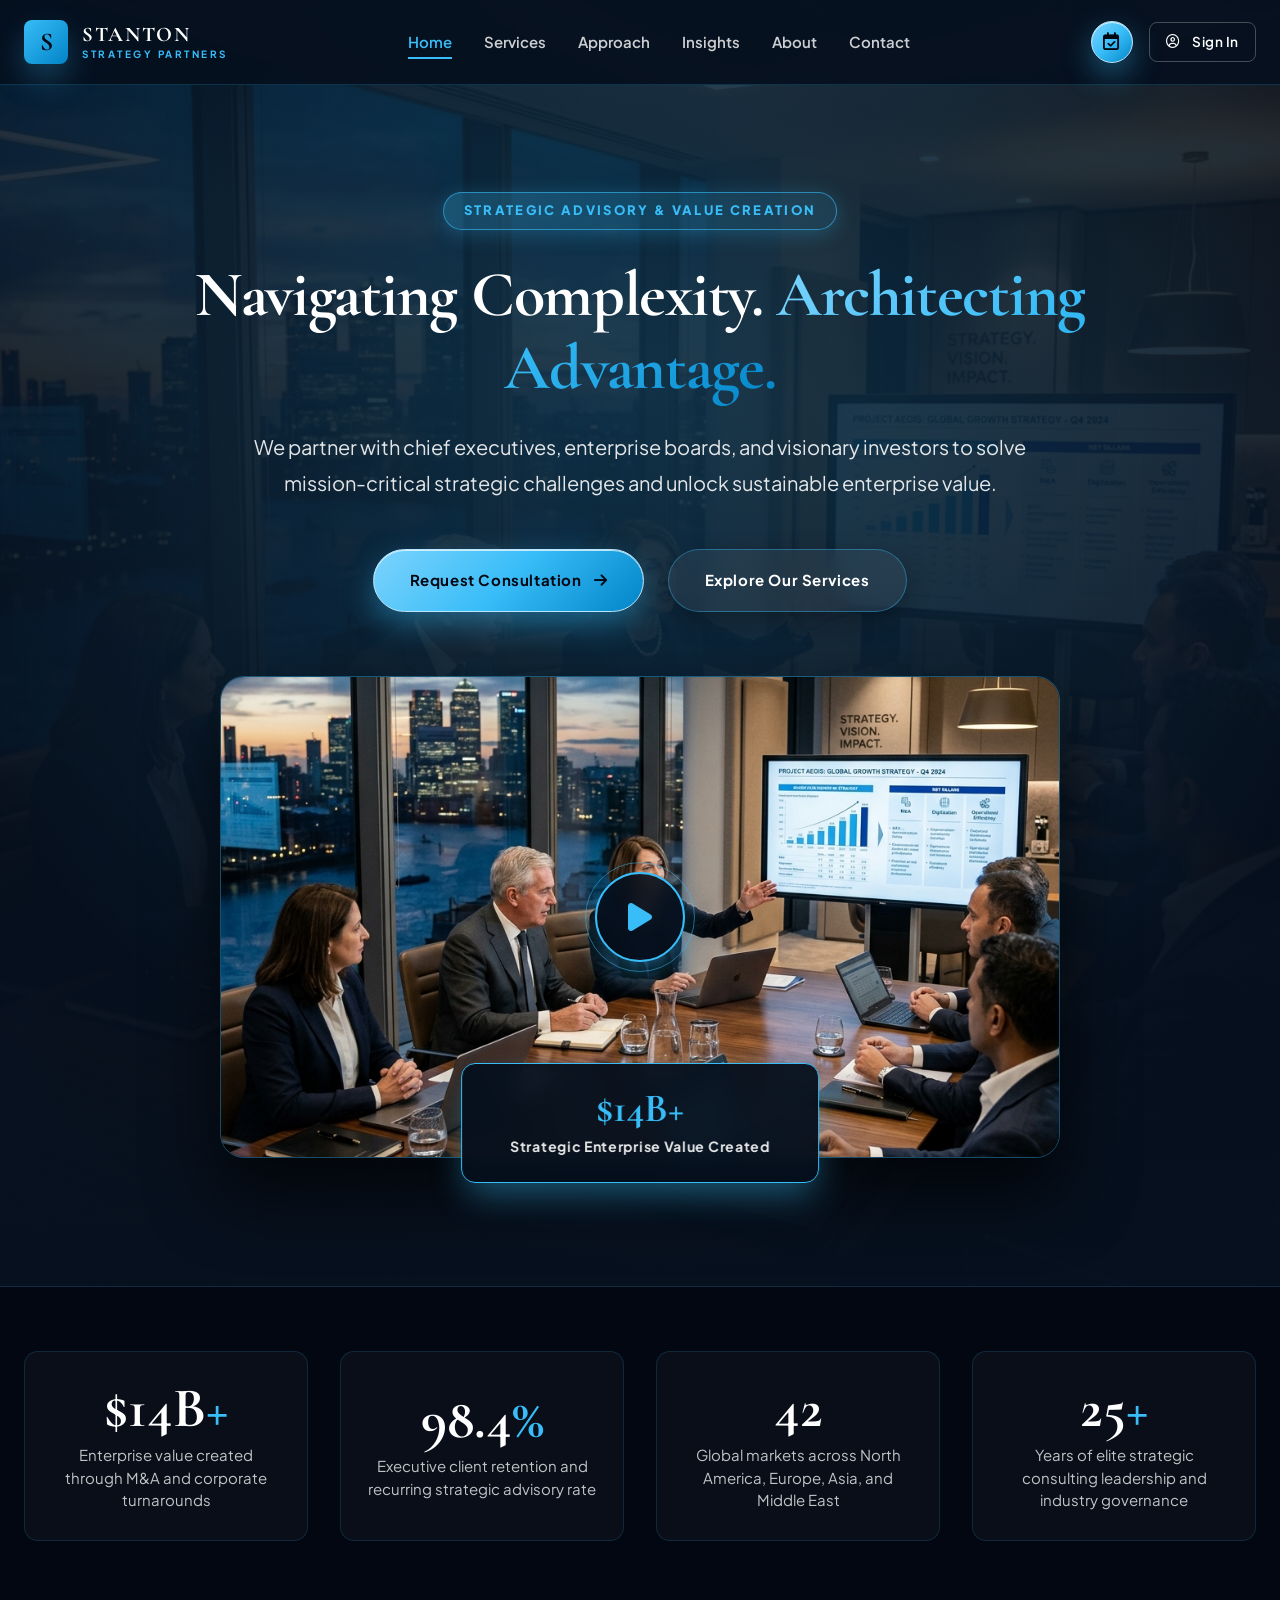
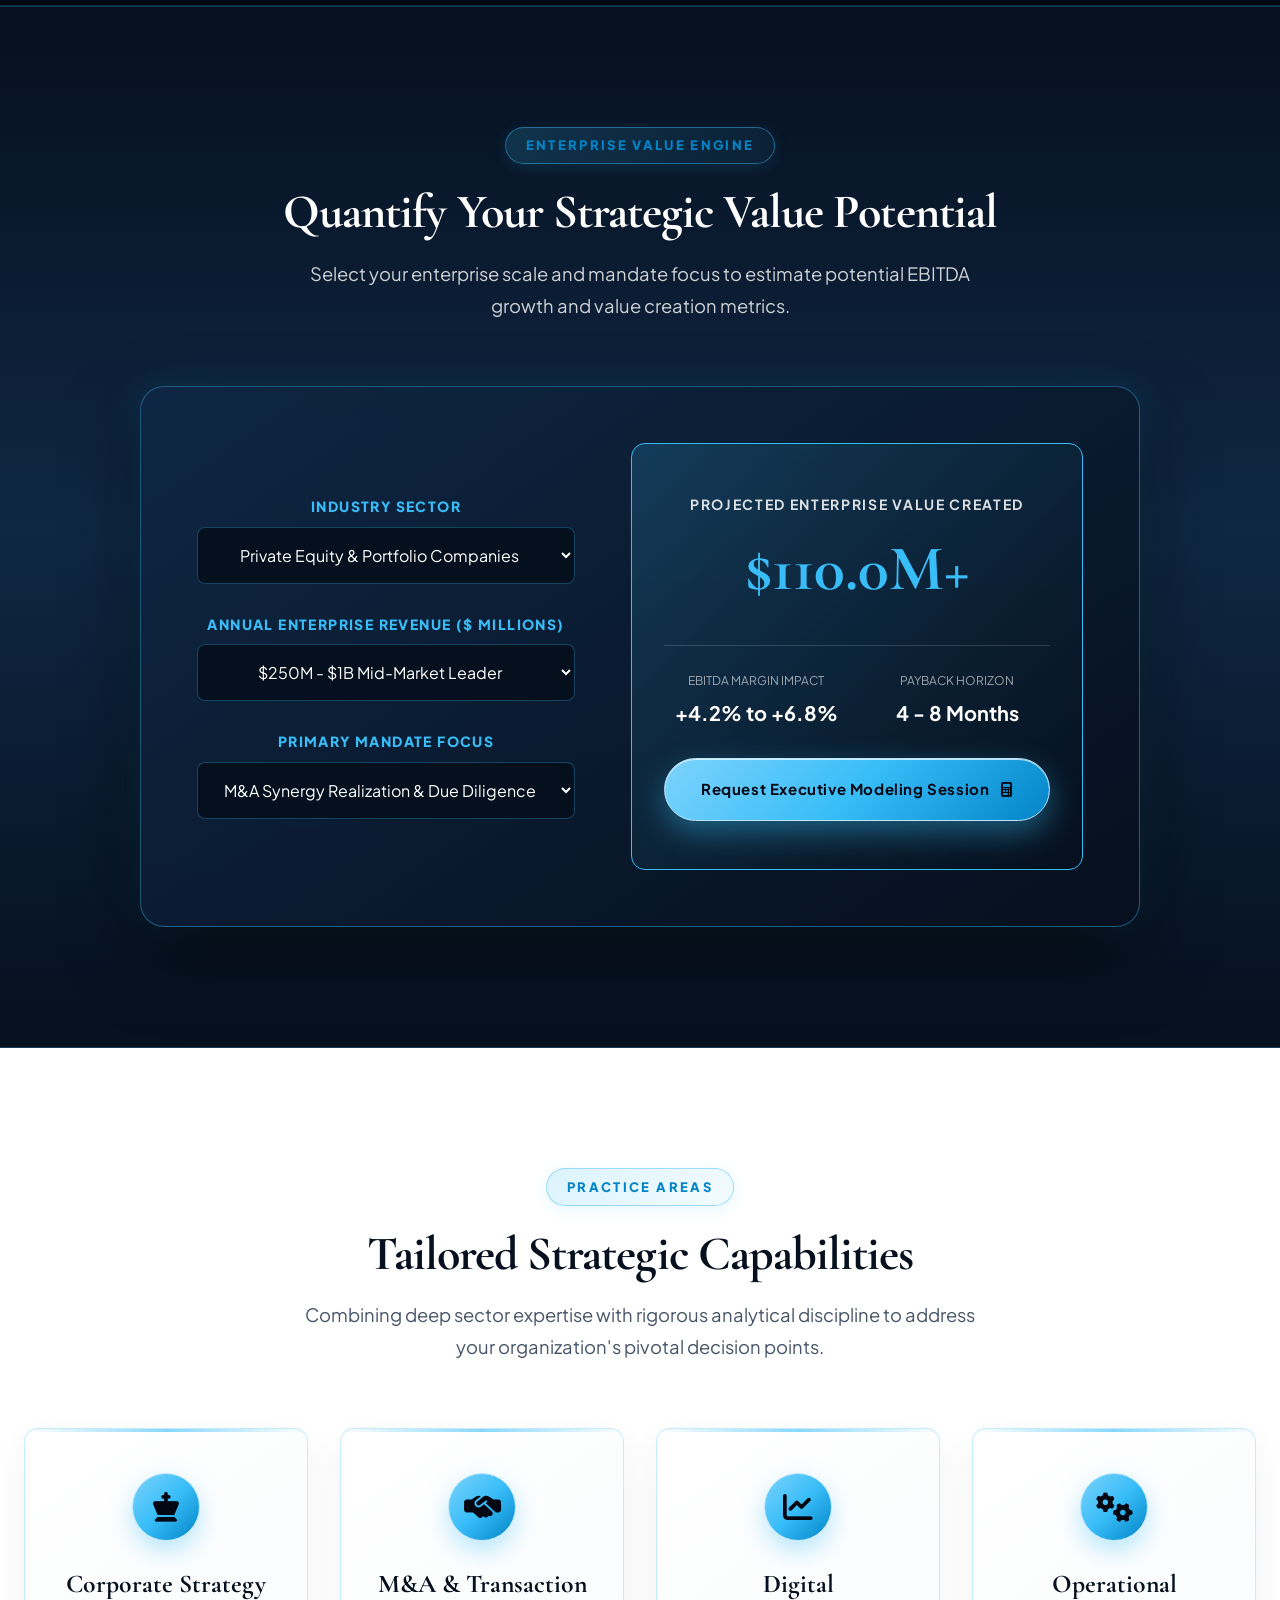
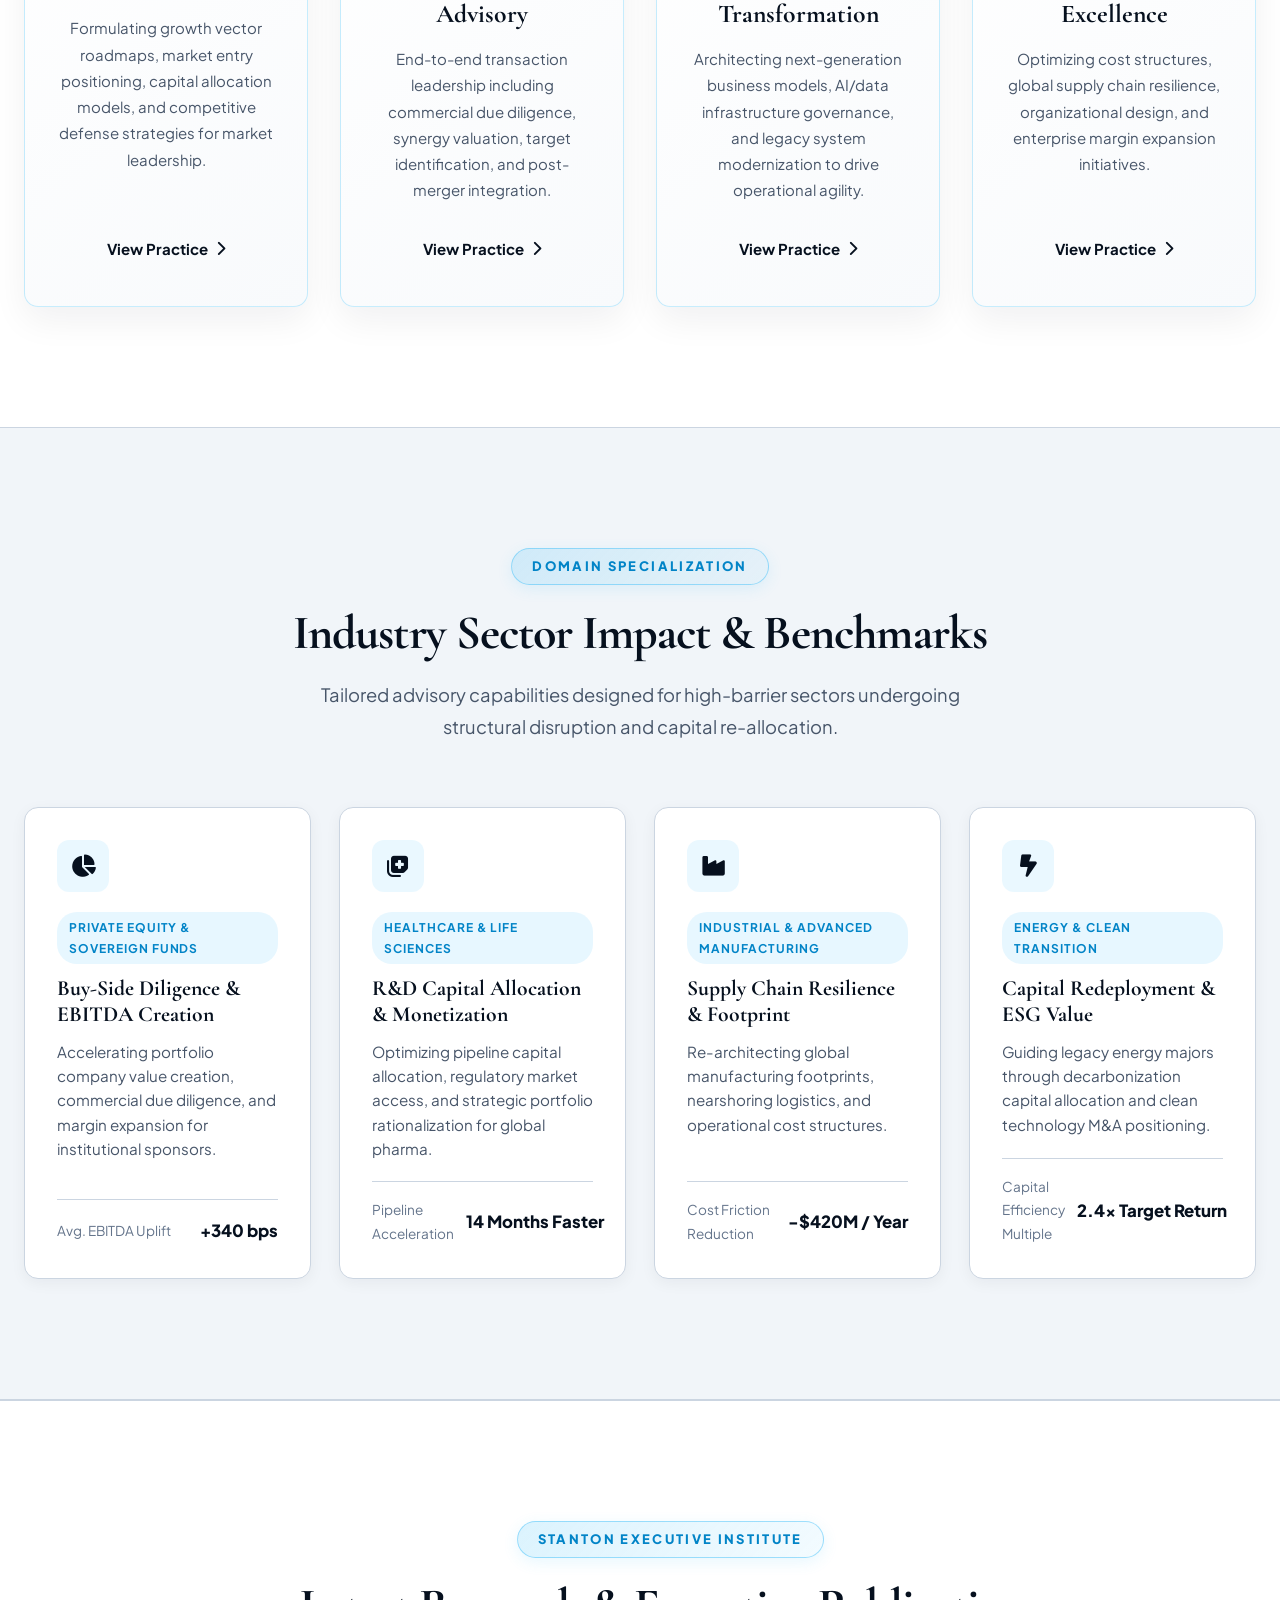
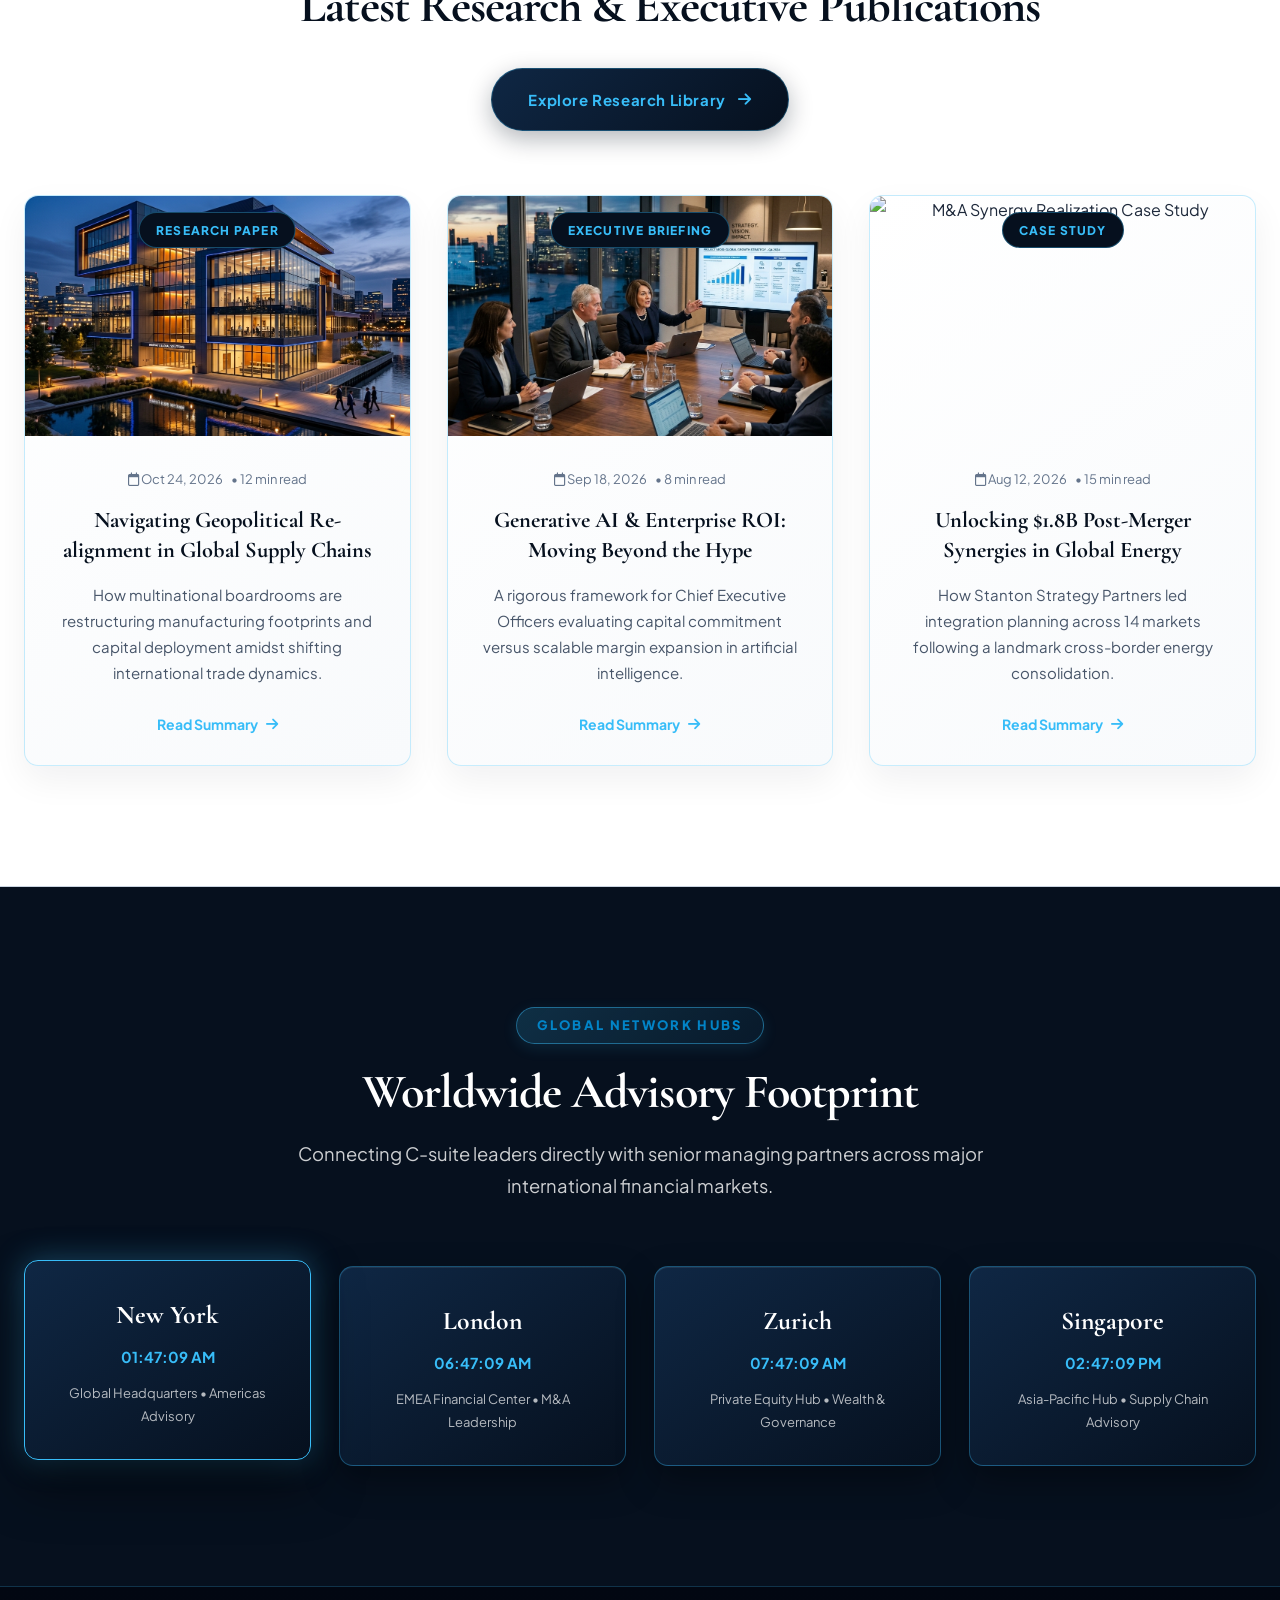
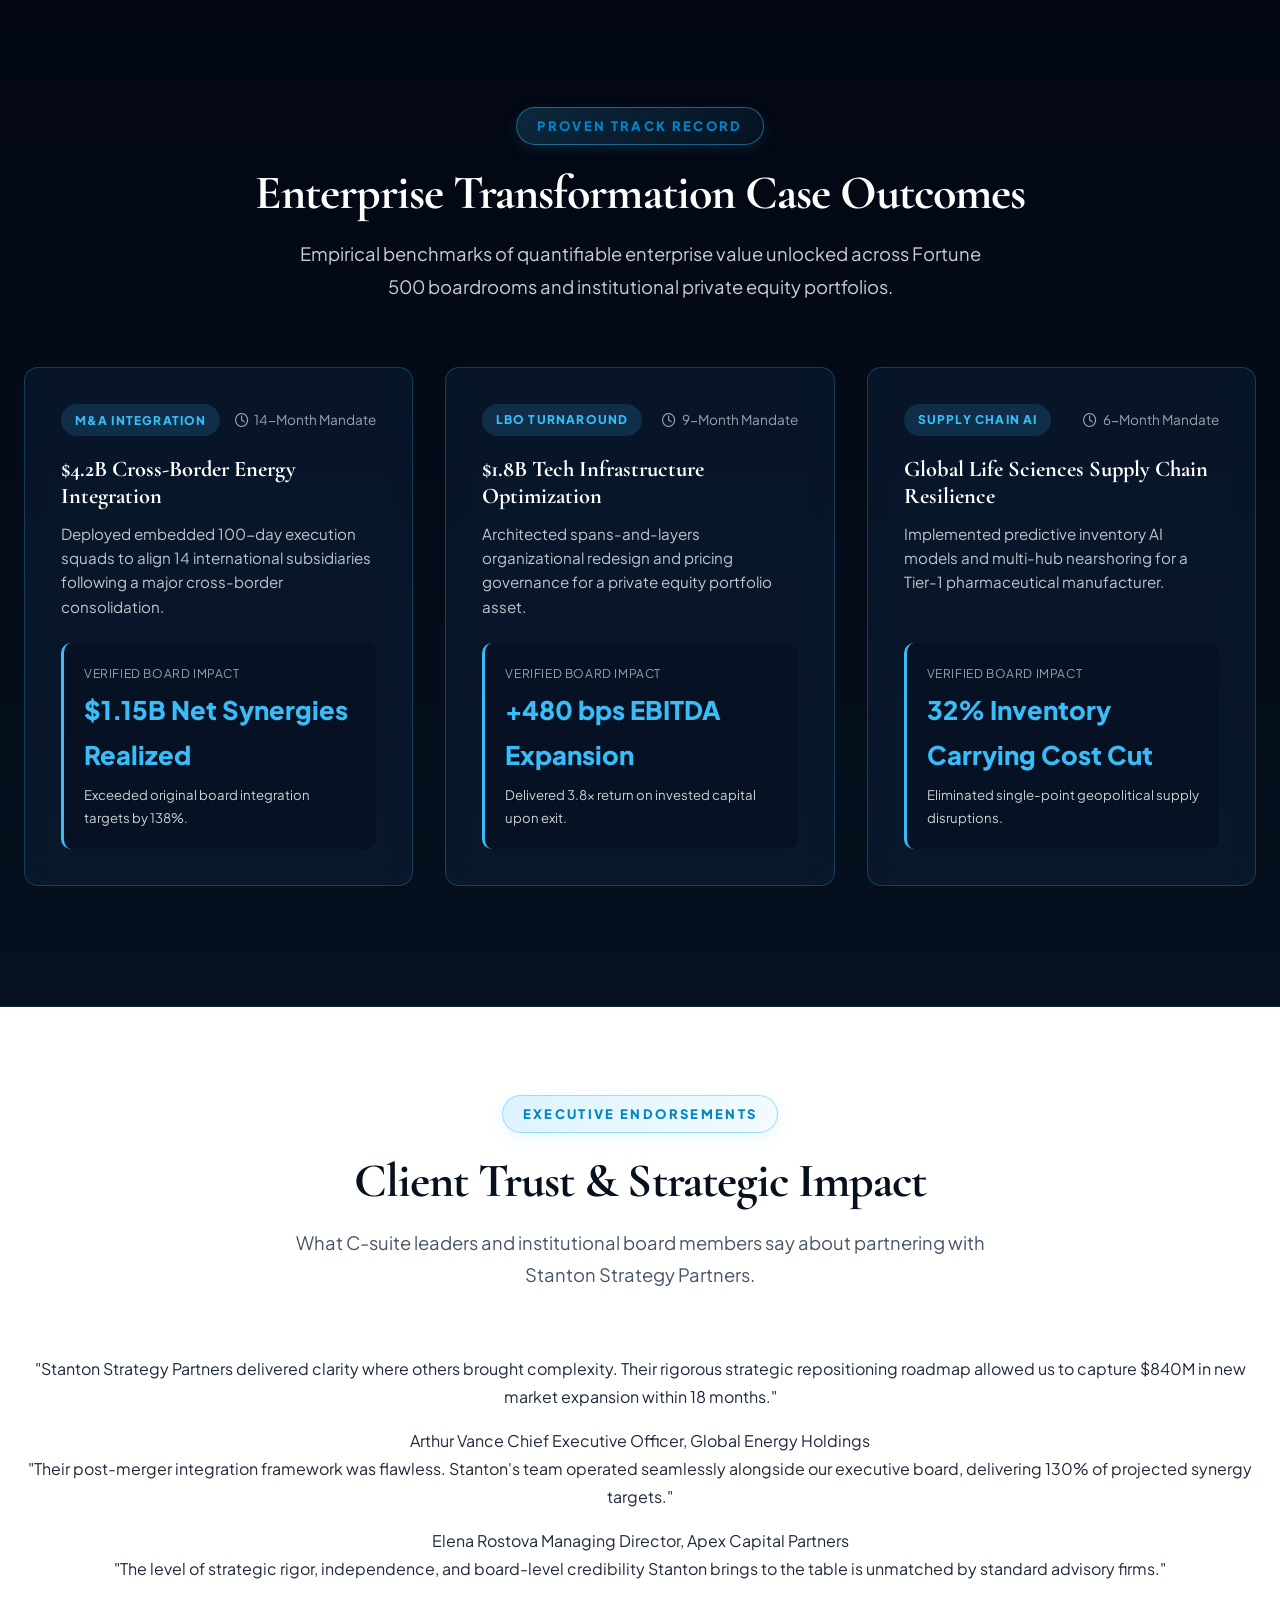
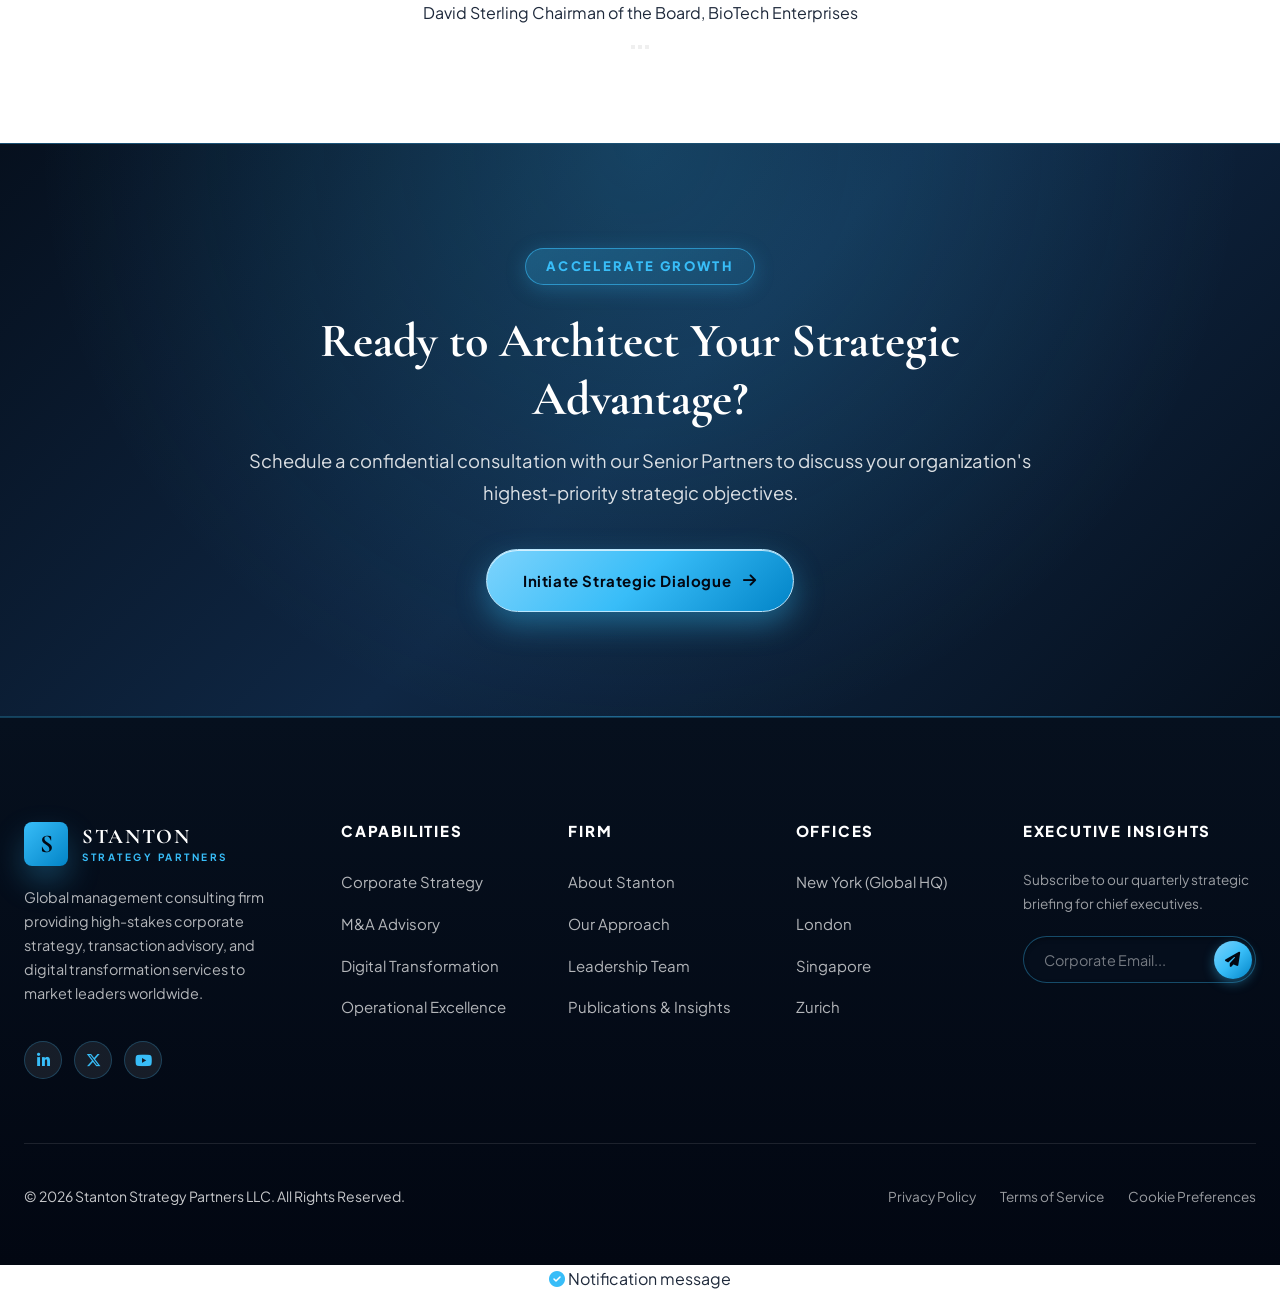
==== commit 70ac2a0a: "Fix sector benchmark text alignment and mobile responsiveness" ====
--- a/index.html
+++ b/index.html
@@ -244,9 +244,9 @@
               <h3 style="font-size: 1.35rem; margin-bottom: 0.75rem; color: var(--color-primary); text-align: left;">Buy-Side Diligence & EBITDA Creation</h3>
               <p style="color: var(--color-text-muted); font-size: 0.95rem; line-height: 1.6; margin-bottom: 1.25rem; text-align: left;">Accelerating portfolio company value creation, commercial due diligence, and margin expansion for institutional sponsors.</p>
             </div>
-            <div style="padding-top: 1rem; border-top: 1px solid var(--color-border); display: flex; justify-content: space-between; align-items: center;">
-              <span style="font-size: 0.85rem; color: var(--color-text-light);">Avg. EBITDA Uplift</span>
-              <strong style="font-size: 1.1rem; color: var(--color-primary); font-weight: 800;">+340 bps</strong>
+            <div style="padding-top: 1rem; border-top: 1px solid var(--color-border); display: flex; justify-content: space-between; align-items: center; gap: 0.75rem;">
+              <span style="font-size: 0.85rem; color: var(--color-text-light); text-align: left;">Avg. EBITDA Uplift</span>
+              <strong style="font-size: 1.05rem; color: var(--color-primary); font-weight: 800; text-align: right; flex-shrink: 0; white-space: nowrap;">+340 bps</strong>
             </div>
           </div>
 
@@ -260,9 +260,9 @@
               <h3 style="font-size: 1.35rem; margin-bottom: 0.75rem; color: var(--color-primary); text-align: left;">R&D Capital Allocation & Monetization</h3>
               <p style="color: var(--color-text-muted); font-size: 0.95rem; line-height: 1.6; margin-bottom: 1.25rem; text-align: left;">Optimizing pipeline capital allocation, regulatory market access, and strategic portfolio rationalization for global pharma.</p>
             </div>
-            <div style="padding-top: 1rem; border-top: 1px solid var(--color-border); display: flex; justify-content: space-between; align-items: center;">
-              <span style="font-size: 0.85rem; color: var(--color-text-light);">Pipeline Acceleration</span>
-              <strong style="font-size: 1.1rem; color: var(--color-primary); font-weight: 800;">14 Months Faster</strong>
+            <div style="padding-top: 1rem; border-top: 1px solid var(--color-border); display: flex; justify-content: space-between; align-items: center; gap: 0.75rem;">
+              <span style="font-size: 0.85rem; color: var(--color-text-light); text-align: left;">Pipeline Acceleration</span>
+              <strong style="font-size: 1.05rem; color: var(--color-primary); font-weight: 800; text-align: right; flex-shrink: 0; white-space: nowrap;">14 Months Faster</strong>
             </div>
           </div>
 
@@ -276,9 +276,9 @@
               <h3 style="font-size: 1.35rem; margin-bottom: 0.75rem; color: var(--color-primary); text-align: left;">Supply Chain Resilience & Footprint</h3>
               <p style="color: var(--color-text-muted); font-size: 0.95rem; line-height: 1.6; margin-bottom: 1.25rem; text-align: left;">Re-architecting global manufacturing footprints, nearshoring logistics, and operational cost structures.</p>
             </div>
-            <div style="padding-top: 1rem; border-top: 1px solid var(--color-border); display: flex; justify-content: space-between; align-items: center;">
-              <span style="font-size: 0.85rem; color: var(--color-text-light);">Cost Friction Reduction</span>
-              <strong style="font-size: 1.1rem; color: var(--color-primary); font-weight: 800;">-$420M / Year</strong>
+            <div style="padding-top: 1rem; border-top: 1px solid var(--color-border); display: flex; justify-content: space-between; align-items: center; gap: 0.75rem;">
+              <span style="font-size: 0.85rem; color: var(--color-text-light); text-align: left;">Cost Friction Reduction</span>
+              <strong style="font-size: 1.05rem; color: var(--color-primary); font-weight: 800; text-align: right; flex-shrink: 0; white-space: nowrap;">-$420M / Year</strong>
             </div>
           </div>
 
@@ -292,9 +292,9 @@
               <h3 style="font-size: 1.35rem; margin-bottom: 0.75rem; color: var(--color-primary); text-align: left;">Capital Redeployment & ESG Value</h3>
               <p style="color: var(--color-text-muted); font-size: 0.95rem; line-height: 1.6; margin-bottom: 1.25rem; text-align: left;">Guiding legacy energy majors through decarbonization capital allocation and clean technology M&A positioning.</p>
             </div>
-            <div style="padding-top: 1rem; border-top: 1px solid var(--color-border); display: flex; justify-content: space-between; align-items: center;">
-              <span style="font-size: 0.85rem; color: var(--color-text-light);">Capital Efficiency Multiple</span>
-              <strong style="font-size: 1.1rem; color: var(--color-primary); font-weight: 800;">2.4x Target Return</strong>
+            <div style="padding-top: 1rem; border-top: 1px solid var(--color-border); display: flex; justify-content: space-between; align-items: center; gap: 0.75rem;">
+              <span style="font-size: 0.85rem; color: var(--color-text-light); text-align: left;">Capital Efficiency Multiple</span>
+              <strong style="font-size: 1.05rem; color: var(--color-primary); font-weight: 800; text-align: right; flex-shrink: 0; white-space: nowrap;">2.4x Target Return</strong>
             </div>
           </div>
 
@@ -416,9 +416,9 @@
           <!-- Case Outcome 1 -->
           <div style="background: rgba(15, 39, 68, 0.4); border: 1px solid rgba(56, 189, 248, 0.25); backdrop-filter: blur(10px); border-radius: var(--radius-md); padding: 2.25rem; display: flex; flex-direction: column; justify-content: space-between; text-align: left;">
             <div>
-              <div style="display: flex; justify-content: space-between; align-items: center; margin-bottom: 1.25rem;">
-                <span style="font-size: 0.75rem; font-weight: 800; text-transform: uppercase; letter-spacing: 0.1em; color: var(--color-accent); background: rgba(56, 189, 248, 0.15); padding: 0.35rem 0.85rem; border-radius: 20px;">M&A Integration</span>
-                <span style="font-size: 0.85rem; color: rgba(255, 255, 255, 0.6);"><i class="fa-regular fa-clock" style="margin-right: 0.35rem;"></i>14-Month Mandate</span>
+              <div style="display: flex; justify-content: space-between; align-items: center; gap: 0.75rem; flex-wrap: wrap; margin-bottom: 1.25rem;">
+                <span style="font-size: 0.75rem; font-weight: 800; text-transform: uppercase; letter-spacing: 0.1em; color: var(--color-accent); background: rgba(56, 189, 248, 0.15); padding: 0.35rem 0.85rem; border-radius: 20px; white-space: nowrap;">M&A Integration</span>
+                <span style="font-size: 0.85rem; color: rgba(255, 255, 255, 0.6); white-space: nowrap;"><i class="fa-regular fa-clock" style="margin-right: 0.35rem;"></i>14-Month Mandate</span>
               </div>
               <h3 style="font-size: 1.4rem; font-weight: 700; color: var(--color-white); margin-bottom: 0.75rem; text-align: left;">$4.2B Cross-Border Energy Integration</h3>
               <p style="color: rgba(255, 255, 255, 0.75); font-size: 0.95rem; line-height: 1.6; margin-bottom: 1.5rem; text-align: left;">Deployed embedded 100-day execution squads to align 14 international subsidiaries following a major cross-border consolidation.</p>
@@ -433,9 +433,9 @@
           <!-- Case Outcome 2 -->
           <div style="background: rgba(15, 39, 68, 0.4); border: 1px solid rgba(56, 189, 248, 0.25); backdrop-filter: blur(10px); border-radius: var(--radius-md); padding: 2.25rem; display: flex; flex-direction: column; justify-content: space-between; text-align: left;">
             <div>
-              <div style="display: flex; justify-content: space-between; align-items: center; margin-bottom: 1.25rem;">
-                <span style="font-size: 0.75rem; font-weight: 800; text-transform: uppercase; letter-spacing: 0.1em; color: var(--color-accent); background: rgba(56, 189, 248, 0.15); padding: 0.35rem 0.85rem; border-radius: 20px;">LBO Turnaround</span>
-                <span style="font-size: 0.85rem; color: rgba(255, 255, 255, 0.6);"><i class="fa-regular fa-clock" style="margin-right: 0.35rem;"></i>9-Month Mandate</span>
+              <div style="display: flex; justify-content: space-between; align-items: center; gap: 0.75rem; flex-wrap: wrap; margin-bottom: 1.25rem;">
+                <span style="font-size: 0.75rem; font-weight: 800; text-transform: uppercase; letter-spacing: 0.1em; color: var(--color-accent); background: rgba(56, 189, 248, 0.15); padding: 0.35rem 0.85rem; border-radius: 20px; white-space: nowrap;">LBO Turnaround</span>
+                <span style="font-size: 0.85rem; color: rgba(255, 255, 255, 0.6); white-space: nowrap;"><i class="fa-regular fa-clock" style="margin-right: 0.35rem;"></i>9-Month Mandate</span>
               </div>
               <h3 style="font-size: 1.4rem; font-weight: 700; color: var(--color-white); margin-bottom: 0.75rem; text-align: left;">$1.8B Tech Infrastructure Optimization</h3>
               <p style="color: rgba(255, 255, 255, 0.75); font-size: 0.95rem; line-height: 1.6; margin-bottom: 1.5rem; text-align: left;">Architected spans-and-layers organizational redesign and pricing governance for a private equity portfolio asset.</p>
@@ -450,9 +450,9 @@
           <!-- Case Outcome 3 -->
           <div style="background: rgba(15, 39, 68, 0.4); border: 1px solid rgba(56, 189, 248, 0.25); backdrop-filter: blur(10px); border-radius: var(--radius-md); padding: 2.25rem; display: flex; flex-direction: column; justify-content: space-between; text-align: left;">
             <div>
-              <div style="display: flex; justify-content: space-between; align-items: center; margin-bottom: 1.25rem;">
-                <span style="font-size: 0.75rem; font-weight: 800; text-transform: uppercase; letter-spacing: 0.1em; color: var(--color-accent); background: rgba(56, 189, 248, 0.15); padding: 0.35rem 0.85rem; border-radius: 20px;">Supply Chain AI</span>
-                <span style="font-size: 0.85rem; color: rgba(255, 255, 255, 0.6);"><i class="fa-regular fa-clock" style="margin-right: 0.35rem;"></i>6-Month Mandate</span>
+              <div style="display: flex; justify-content: space-between; align-items: center; gap: 0.75rem; flex-wrap: wrap; margin-bottom: 1.25rem;">
+                <span style="font-size: 0.75rem; font-weight: 800; text-transform: uppercase; letter-spacing: 0.1em; color: var(--color-accent); background: rgba(56, 189, 248, 0.15); padding: 0.35rem 0.85rem; border-radius: 20px; white-space: nowrap;">Supply Chain AI</span>
+                <span style="font-size: 0.85rem; color: rgba(255, 255, 255, 0.6); white-space: nowrap;"><i class="fa-regular fa-clock" style="margin-right: 0.35rem;"></i>6-Month Mandate</span>
               </div>
               <h3 style="font-size: 1.4rem; font-weight: 700; color: var(--color-white); margin-bottom: 0.75rem; text-align: left;">Global Life Sciences Supply Chain Resilience</h3>
               <p style="color: rgba(255, 255, 255, 0.75); font-size: 0.95rem; line-height: 1.6; margin-bottom: 1.5rem; text-align: left;">Implemented predictive inventory AI models and multi-hub nearshoring for a Tier-1 pharmaceutical manufacturer.</p>
@@ -467,6 +467,7 @@
         </div>
       </div>
     </section>
+
 
     <!-- Testimonials Section -->
     <section class="testimonial-section section-padding">
--- a/style.css
+++ b/style.css
@@ -2316,7 +2316,6 @@
   .stat-grid,
   .insights-row,
   .global-hubs-grid,
-  .engagement-matrix-grid,
   .footer-grid,
   .workflow-card,
   .contact-grid,
@@ -2325,6 +2324,106 @@
     grid-template-columns: 1fr !important;
     gap: 1.75rem !important;
     width: 100% !important;
+  }
+
+  .engagement-matrix-grid {
+    grid-template-columns: 1fr !important;
+    gap: 3.25rem !important;
+    width: 100% !important;
+  }
+
+  .engagement-card {
+    padding: 1.75rem 1.25rem !important;
+    width: 100% !important;
+    max-width: 100% !important;
+    box-sizing: border-box !important;
+    text-align: left !important;
+  }
+
+  .engagement-card.featured {
+    margin-top: 0.85rem !important;
+    margin-bottom: 0.85rem !important;
+  }
+
+  .engagement-card-header {
+    gap: 0.5rem !important;
+    flex-wrap: wrap !important;
+    align-items: center !important;
+    margin-bottom: 1rem !important;
+  }
+
+  .engagement-card h3 {
+    font-size: 1.25rem !important;
+    min-height: auto !important;
+    margin-bottom: 0.65rem !important;
+    text-align: left !important;
+    line-height: 1.35 !important;
+  }
+
+  .engagement-card p {
+    font-size: 0.875rem !important;
+    min-height: auto !important;
+    margin-bottom: 1.25rem !important;
+    text-align: left !important;
+    line-height: 1.6 !important;
+  }
+
+  .deliverables-header {
+    font-size: 0.725rem !important;
+    margin-bottom: 0.75rem !important;
+  }
+
+  .deliverables-list {
+    margin-bottom: 1.5rem !important;
+    gap: 0.75rem !important;
+  }
+
+  .deliverables-list li {
+    font-size: 0.825rem !important;
+    text-align: left !important;
+  }
+
+  .engagement-card .btn {
+    width: 100% !important;
+    font-size: 0.85rem !important;
+    padding: 0.8rem 1rem !important;
+    box-sizing: border-box !important;
+  }
+
+  /* CTA Banner Mobile Centering & Alignment */
+  .cta-banner {
+    padding: 3.5rem 1rem !important;
+    text-align: center !important;
+  }
+
+  .cta-content {
+    width: 100% !important;
+    max-width: 100% !important;
+    box-sizing: border-box !important;
+    padding: 0 0.5rem !important;
+  }
+
+  .cta-content h2 {
+    font-size: 1.75rem !important;
+    line-height: 1.3 !important;
+    margin: 0.75rem 0 !important;
+    text-align: center !important;
+  }
+
+  .cta-content p {
+    font-size: 0.9375rem !important;
+    line-height: 1.6 !important;
+    margin-bottom: 1.75rem !important;
+    text-align: center !important;
+  }
+
+  .cta-content .btn {
+    width: 100% !important;
+    max-width: 100% !important;
+    box-sizing: border-box !important;
+    padding: 0.85rem 1.25rem !important;
+    font-size: 0.875rem !important;
+    justify-content: center !important;
   }
 
   .leadership-grid .service-card,
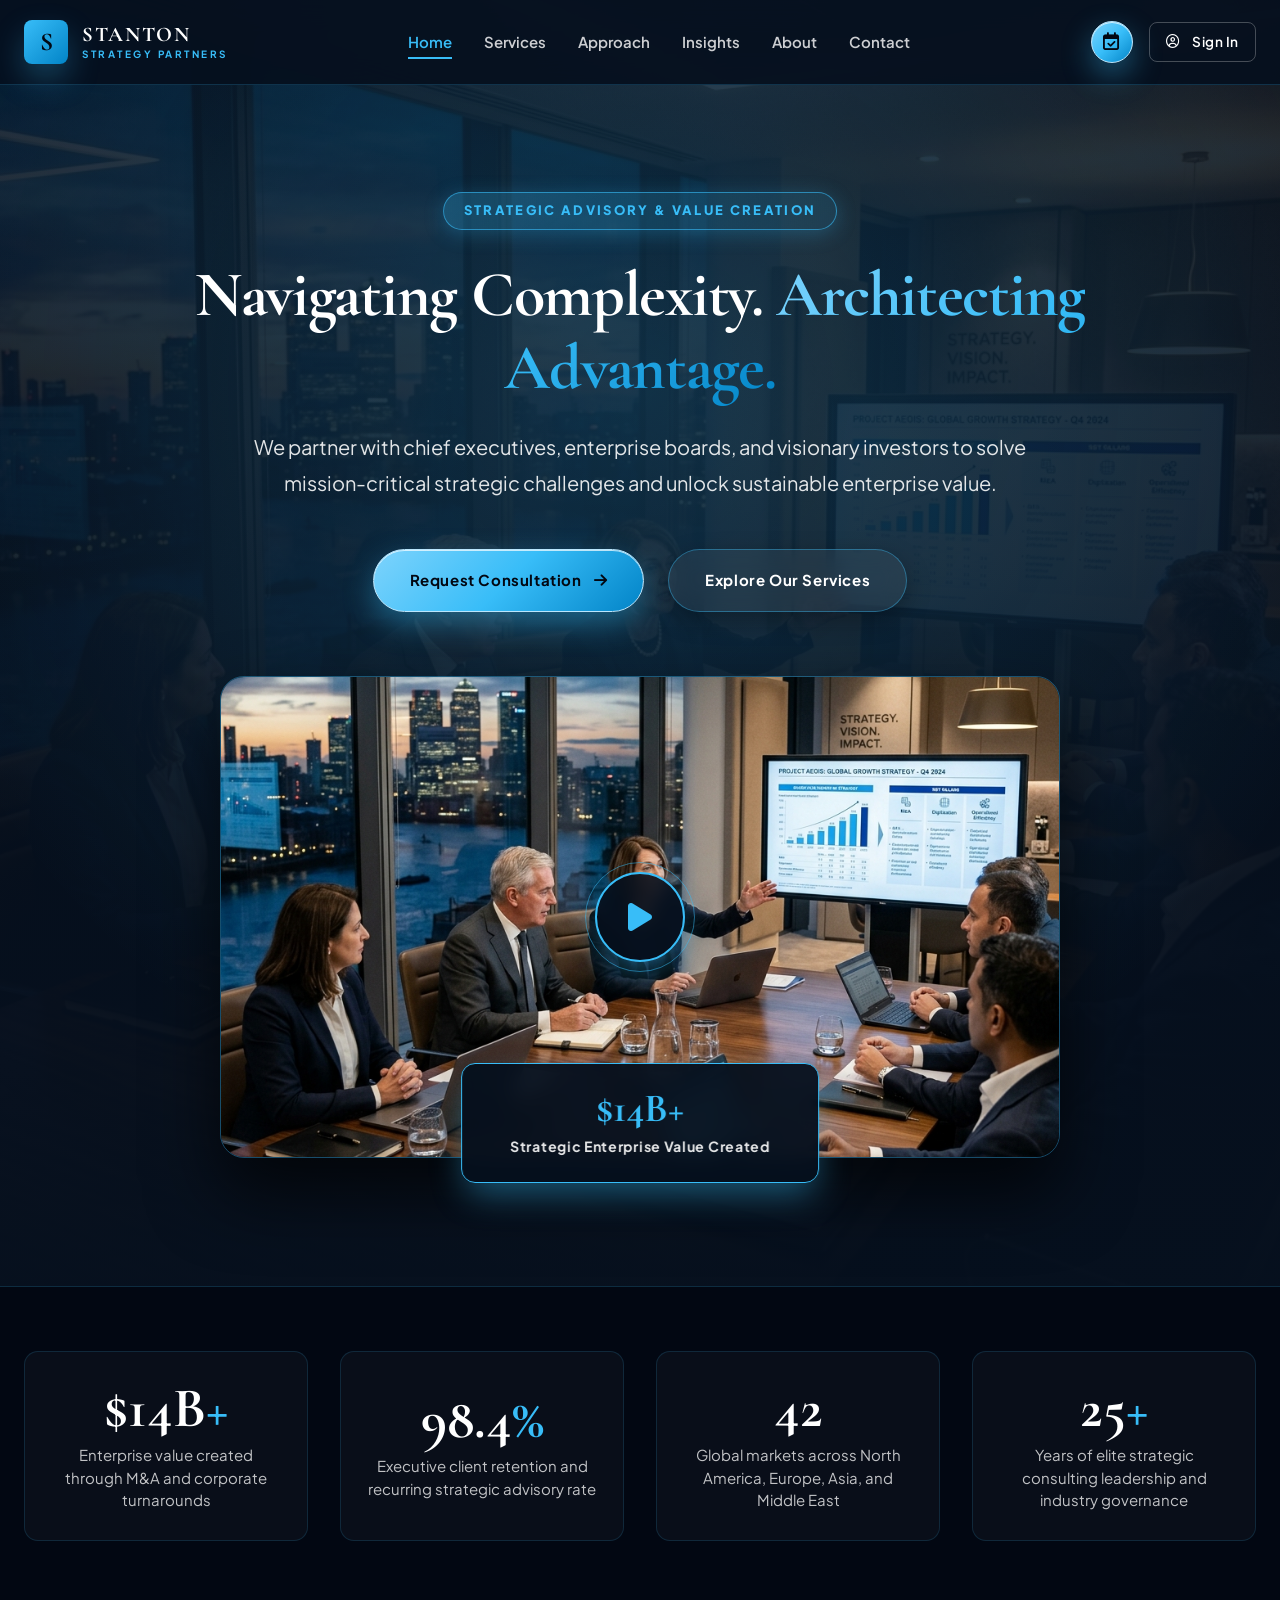
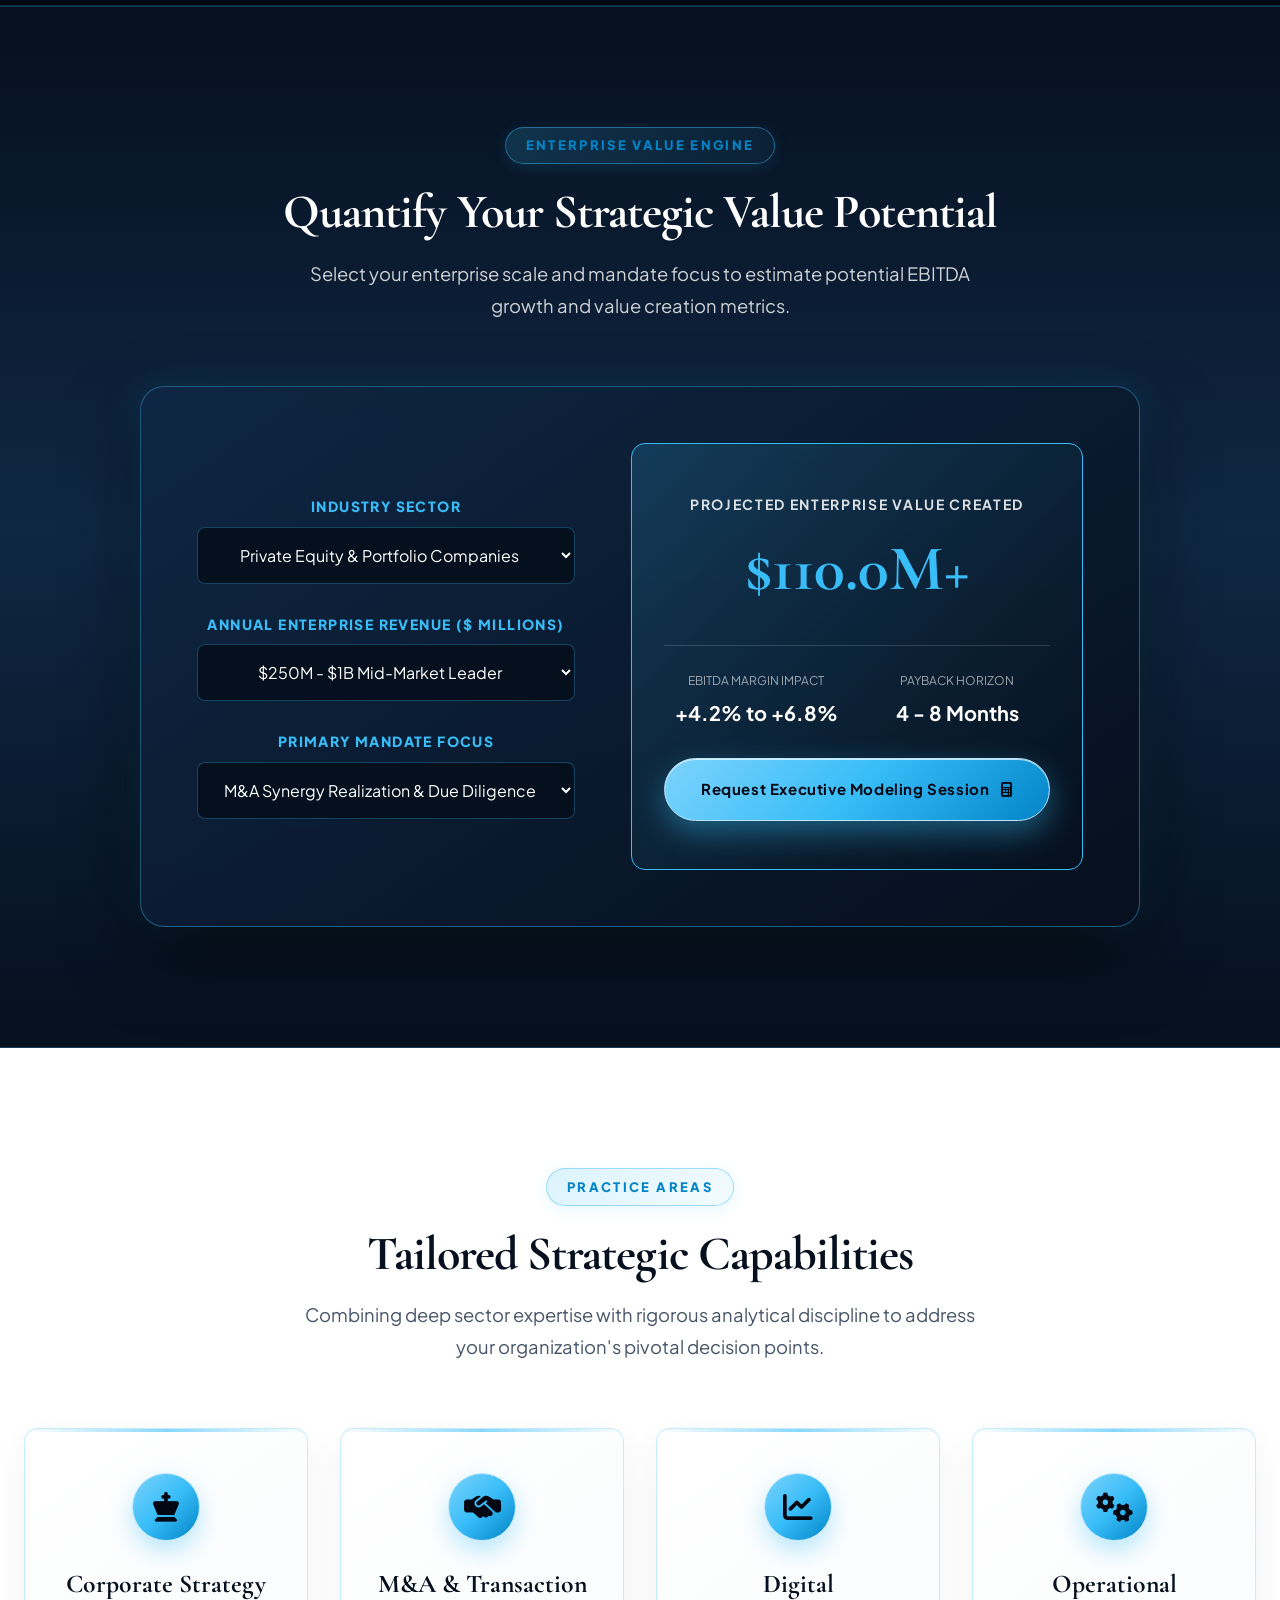
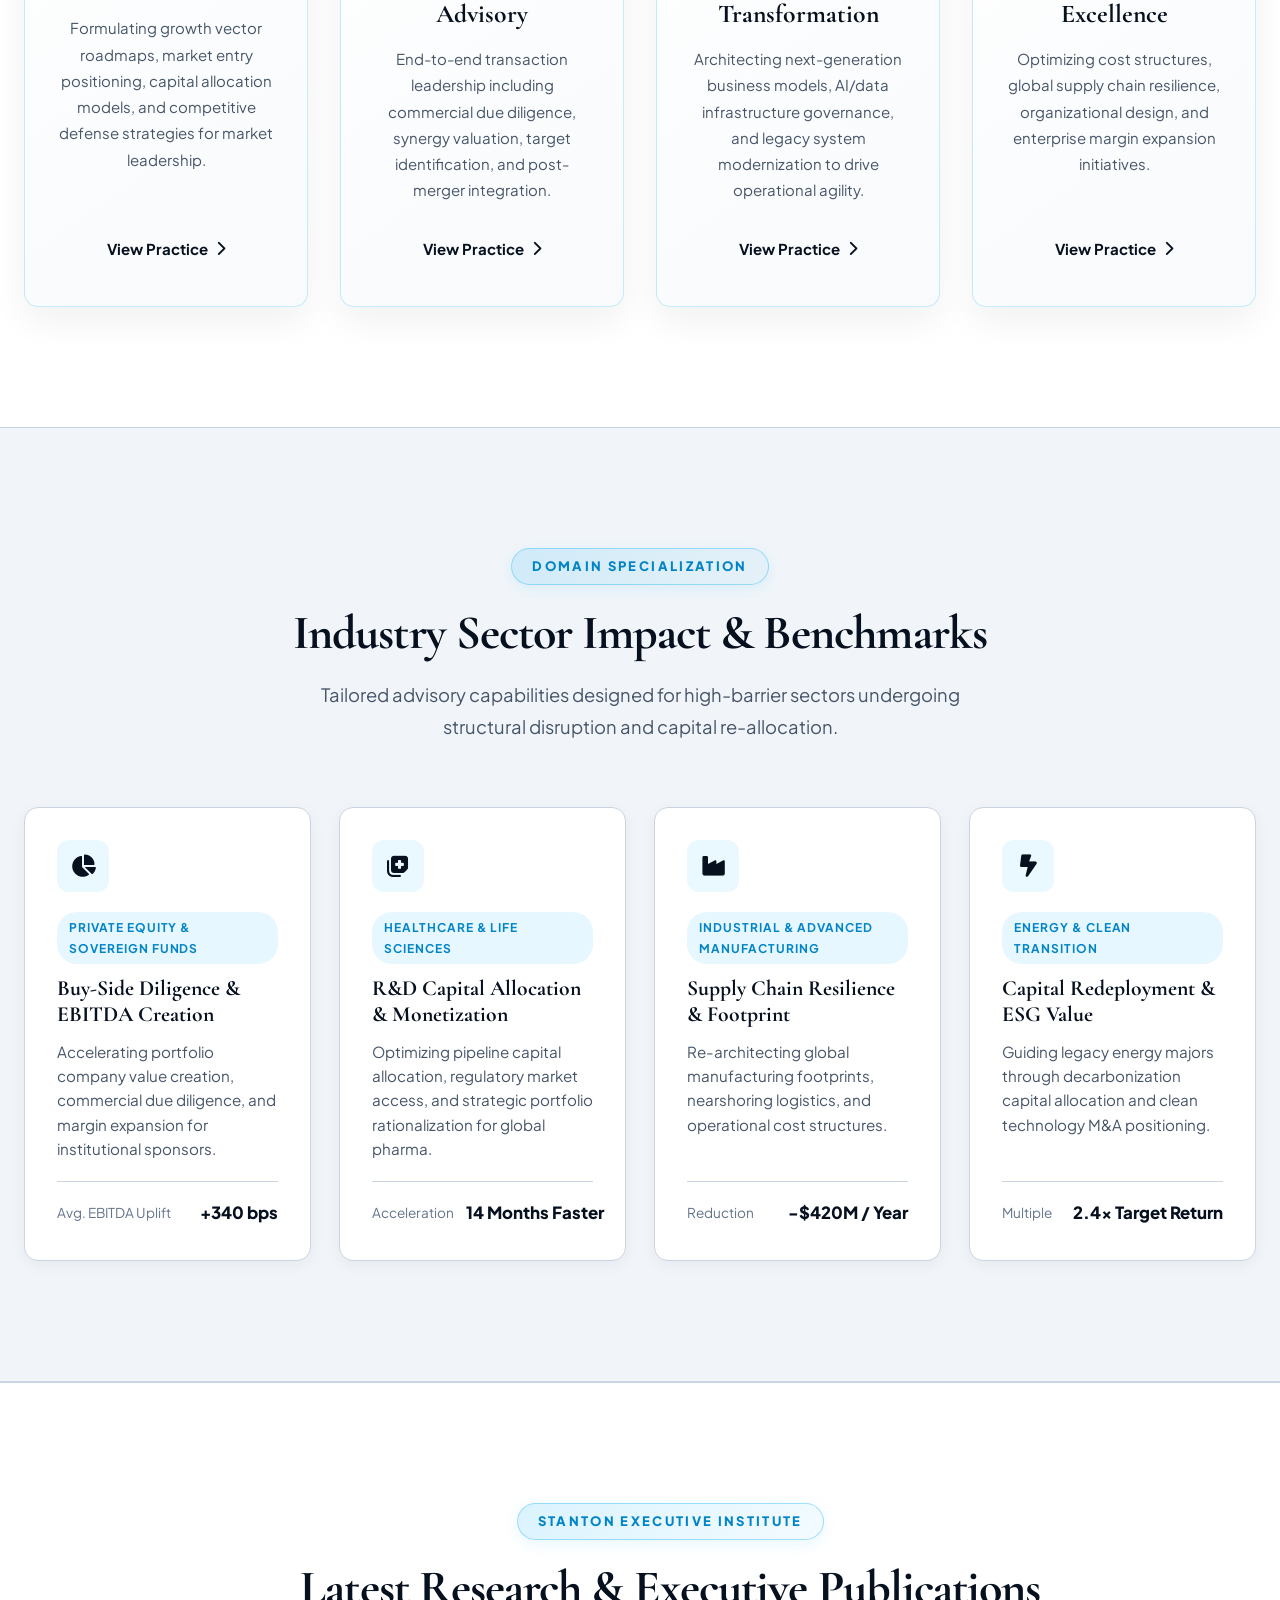
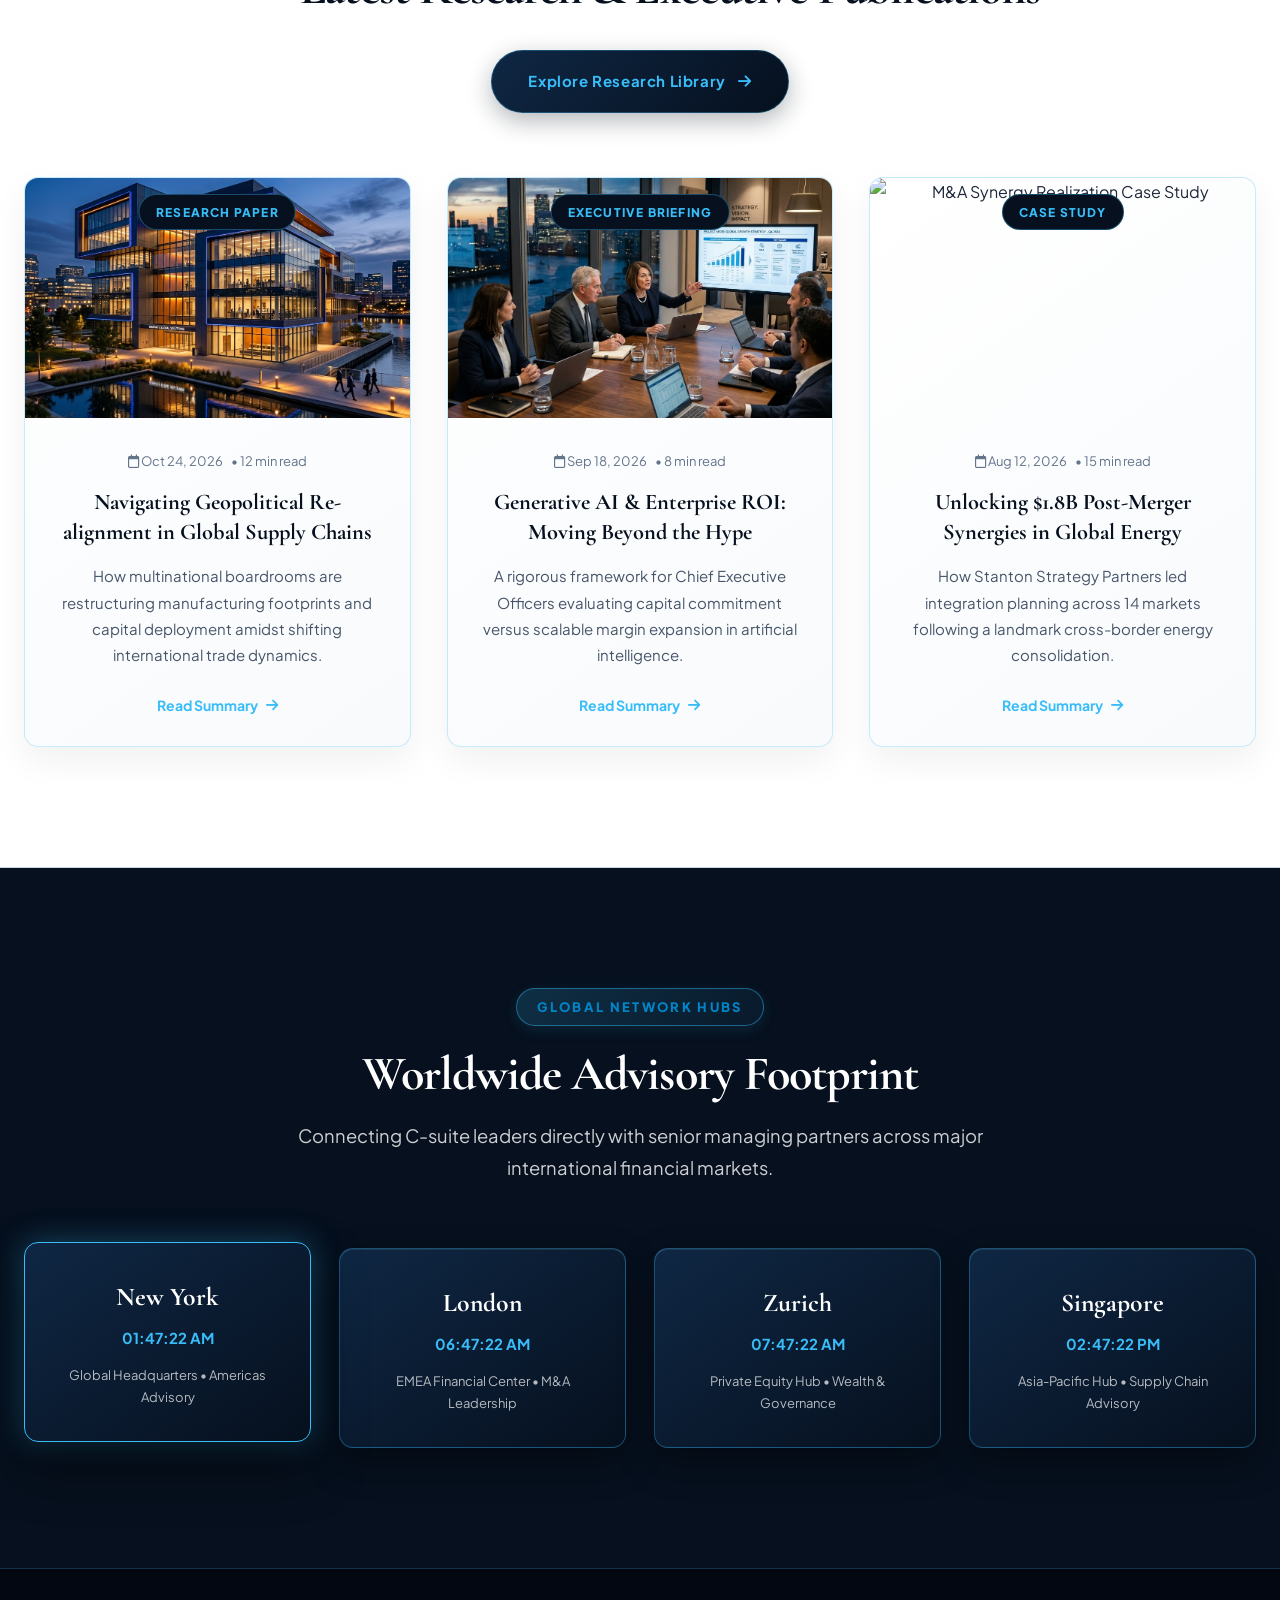
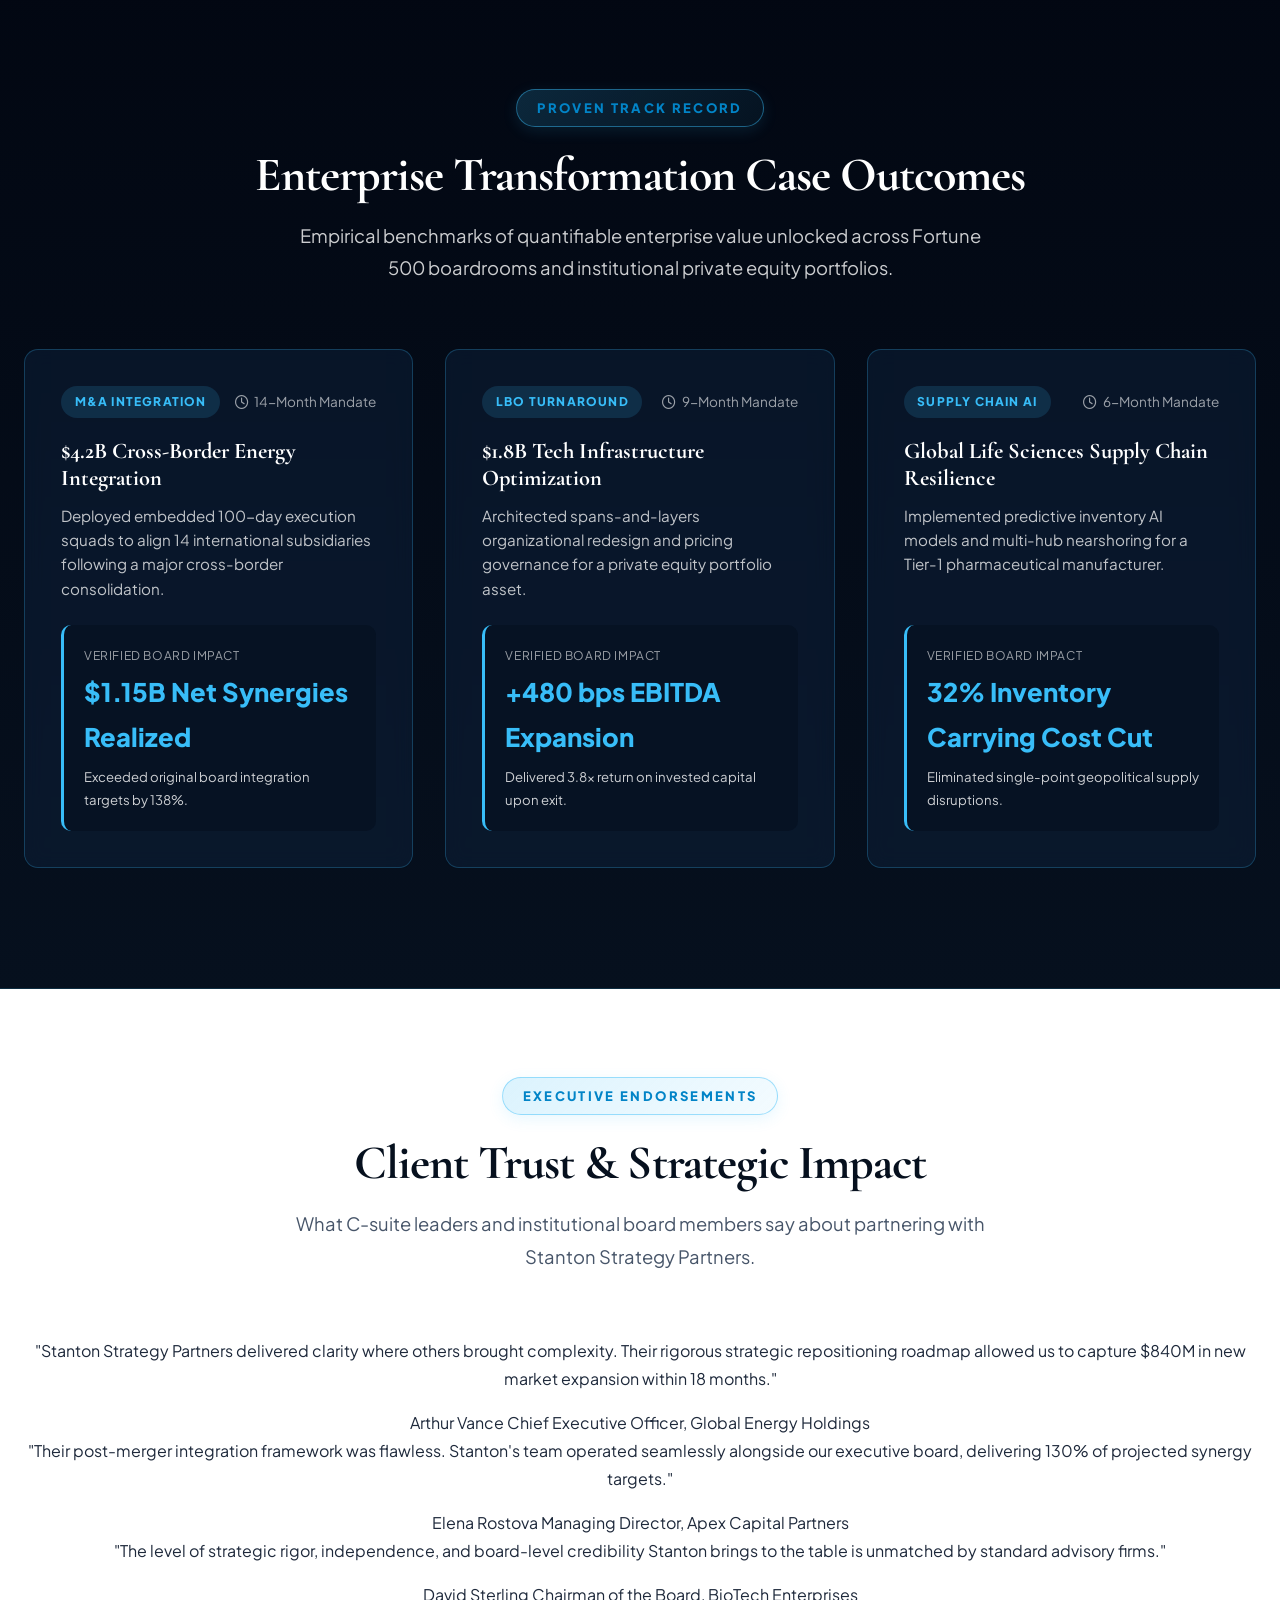
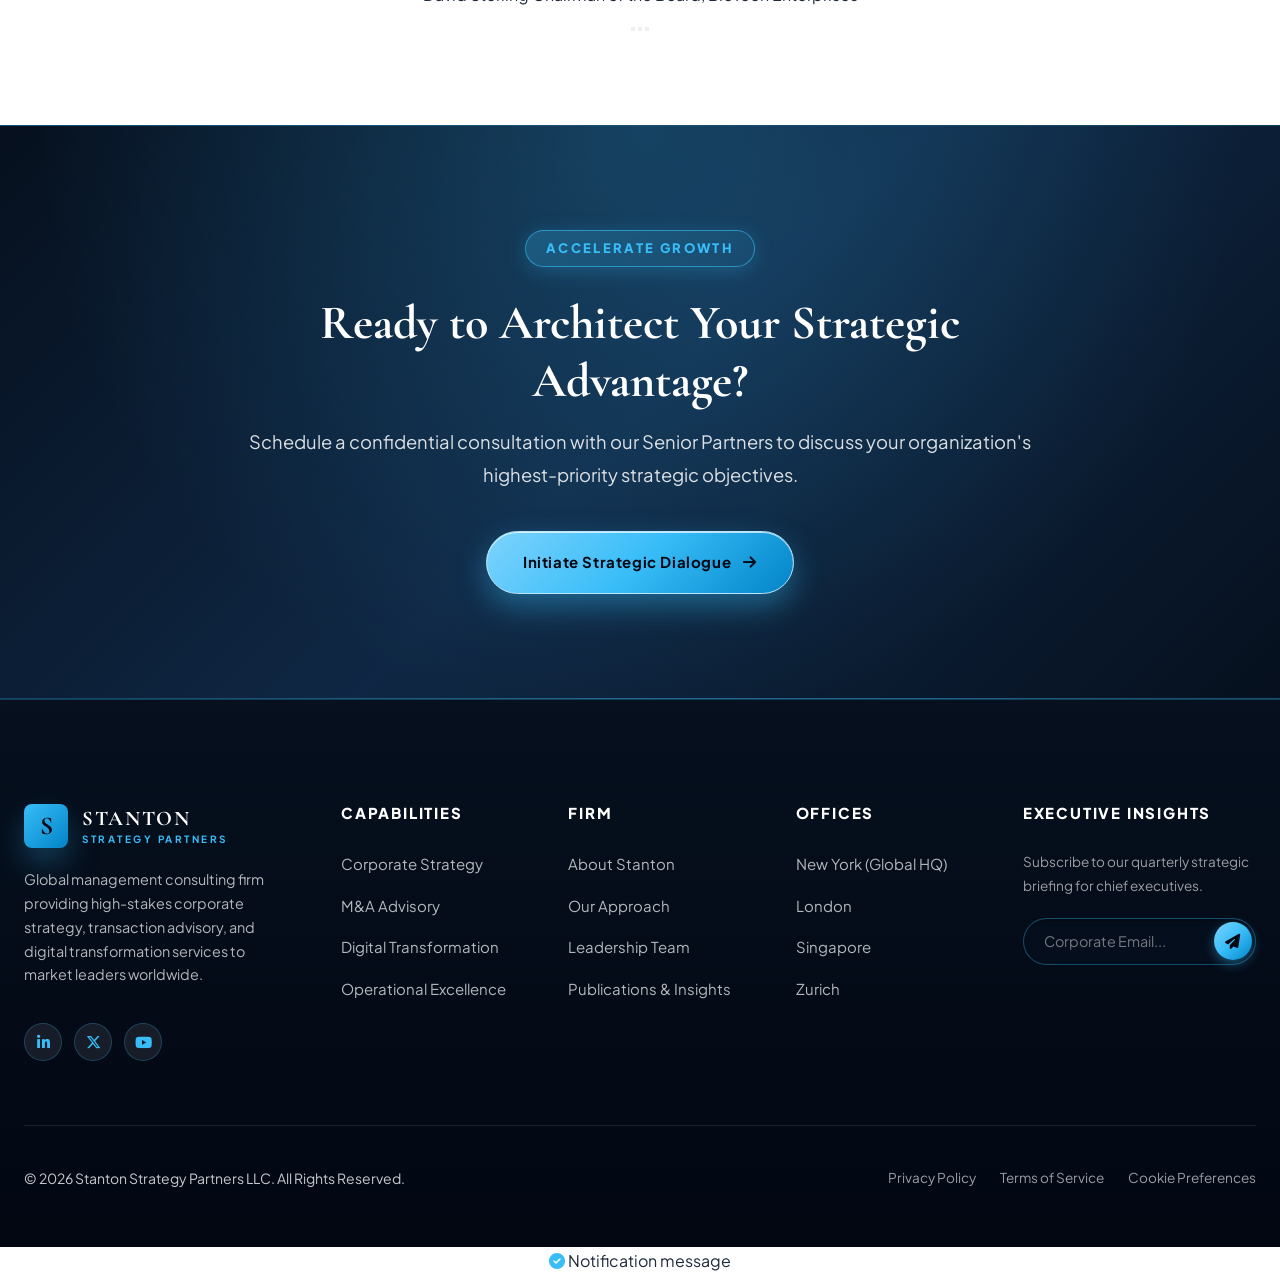
==== commit 03d217a4: "dc" ====
--- a/index.html
+++ b/index.html
@@ -1,23 +1,28 @@
 <!DOCTYPE html>
 <html lang="en">
+
 <head>
   <meta charset="UTF-8">
   <meta name="viewport" content="width=device-width, initial-scale=1.0">
   <title>Stanton Strategy Partners | Business Strategy & Executive Advisory</title>
-  <meta name="description" content="Stanton Strategy Partners is a premier management consulting firm advising Fortune 500 executives, private equity boards, and global enterprises on corporate strategy, M&A advisory, and digital transformation.">
+  <meta name="description"
+    content="Stanton Strategy Partners is a premier management consulting firm advising Fortune 500 executives, private equity boards, and global enterprises on corporate strategy, M&A advisory, and digital transformation.">
   <link rel="icon" type="image/svg+xml" href="favicon.svg">
-  
+
   <!-- FontAwesome Icons -->
   <link rel="stylesheet" href="https://cdnjs.cloudflare.com/ajax/libs/font-awesome/6.5.1/css/all.min.css">
-  
+
   <!-- Google Fonts -->
   <link rel="preconnect" href="https://fonts.googleapis.com">
   <link rel="preconnect" href="https://fonts.gstatic.com" crossorigin>
-  <link href="https://fonts.googleapis.com/css2?family=Cormorant+Garamond:ital,wght@0,500;0,600;0,700;1,400&family=Playfair+Display:ital,wght@0,500;0,600;0,700;1,400&family=Plus+Jakarta+Sans:wght@300;400;500;600;700&display=swap" rel="stylesheet">
-  
+  <link
+    href="https://fonts.googleapis.com/css2?family=Cormorant+Garamond:ital,wght@0,500;0,600;0,700;1,400&family=Playfair+Display:ital,wght@0,500;0,600;0,700;1,400&family=Plus+Jakarta+Sans:wght@300;400;500;600;700&display=swap"
+    rel="stylesheet">
+
   <!-- Master Stylesheet -->
   <link rel="stylesheet" href="style.css">
 </head>
+
 <body>
 
   <!-- Sticky Header Nav -->
@@ -32,7 +37,8 @@
       </a>
 
       <nav id="nav-menu" class="nav-menu" aria-label="Main Navigation">
-        <ul class="nav-list" style="display: flex; gap: 2rem; align-items: center; list-style: none; padding: 0; margin: 0;">
+        <ul class="nav-list"
+          style="display: flex; gap: 2rem; align-items: center; list-style: none; padding: 0; margin: 0;">
           <li><a href="index.html" class="nav-link active">Home</a></li>
           <li><a href="services.html" class="nav-link">Services</a></li>
           <li><a href="approach.html" class="nav-link">Approach</a></li>
@@ -41,14 +47,18 @@
           <li><a href="contact.html" class="nav-link">Contact</a></li>
         </ul>
         <div class="mobile-nav-actions">
-          <a href="contact.html" class="btn btn-primary btn-sm"><i class="fa-regular fa-calendar-check" style="margin-right: 0.4rem;"></i> Request Consultation</a>
-          <a href="signin.html" class="btn btn-nav-auth btn-sm" aria-label="Sign In"><i class="fa-regular fa-circle-user" style="margin-right: 0.35rem;"></i> Sign In</a>
+          <a href="contact.html" class="btn btn-primary btn-sm"><i class="fa-regular fa-calendar-check"
+              style="margin-right: 0.4rem;"></i> Request Consultation</a>
+          <a href="signin.html" class="btn btn-nav-auth btn-sm" aria-label="Sign In"><i
+              class="fa-regular fa-circle-user" style="margin-right: 0.35rem;"></i> Sign In</a>
         </div>
       </nav>
 
       <div class="nav-actions">
-        <a href="contact.html" class="btn btn-primary btn-icon-only" title="Request Consultation" aria-label="Request Consultation"><i class="fa-regular fa-calendar-check"></i></a>
-        <a href="signin.html" class="btn btn-nav-auth btn-sm" aria-label="Sign In"><i class="fa-regular fa-circle-user" style="margin-right: 0.35rem;"></i> Sign In</a>
+        <a href="contact.html" class="btn btn-primary btn-icon-only" title="Request Consultation"
+          aria-label="Request Consultation"><i class="fa-regular fa-calendar-check"></i></a>
+        <a href="signin.html" class="btn btn-nav-auth btn-sm" aria-label="Sign In"><i class="fa-regular fa-circle-user"
+            style="margin-right: 0.35rem;"></i> Sign In</a>
         <button id="hamburger-toggle" class="hamburger" aria-label="Toggle Navigation Menu" aria-expanded="false">
           <span class="hamburger-line"></span>
           <span class="hamburger-line"></span>
@@ -66,21 +76,24 @@
         <source src="assets/videos/2340-157269921_medium.mp4" type="video/mp4">
       </video>
       <div class="hero-bg-overlay"></div>
-      
+
       <div class="container hero-grid">
         <div class="hero-content reveal">
           <span class="eyebrow light">Strategic Advisory & Value Creation</span>
           <h1>Navigating Complexity. <span class="gold">Architecting Advantage.</span></h1>
-          <p class="hero-subtitle">We partner with chief executives, enterprise boards, and visionary investors to solve mission-critical strategic challenges and unlock sustainable enterprise value.</p>
+          <p class="hero-subtitle">We partner with chief executives, enterprise boards, and visionary investors to solve
+            mission-critical strategic challenges and unlock sustainable enterprise value.</p>
           <div class="hero-cta">
-            <a href="contact.html" class="btn btn-primary">Request Consultation <i class="fa-solid fa-arrow-right"></i></a>
+            <a href="contact.html" class="btn btn-primary">Request Consultation <i
+                class="fa-solid fa-arrow-right"></i></a>
             <a href="services.html" class="btn btn-outline-light">Explore Our Services</a>
           </div>
         </div>
 
         <div class="hero-media reveal">
           <div class="hero-image-wrapper">
-            <img src="assets/images/hero-boardroom.png" alt="Executive Strategy Boardroom Session at Stanton Strategy Partners">
+            <img src="assets/images/hero-boardroom.png"
+              alt="Executive Strategy Boardroom Session at Stanton Strategy Partners">
             <button class="video-play-trigger play-video-trigger" aria-label="Play Executive Briefing Video">
               <i class="fa-solid fa-play"></i>
             </button>
@@ -123,7 +136,8 @@
         <div class="section-header center reveal">
           <span class="eyebrow">Enterprise Value Engine</span>
           <h2 style="color: var(--color-white);">Quantify Your Strategic Value Potential</h2>
-          <p class="section-subtitle" style="color: rgba(255,255,255,0.8);">Select your enterprise scale and mandate focus to estimate potential EBITDA growth and value creation metrics.</p>
+          <p class="section-subtitle" style="color: rgba(255,255,255,0.8);">Select your enterprise scale and mandate
+            focus to estimate potential EBITDA growth and value creation metrics.</p>
         </div>
 
         <div class="roi-card reveal">
@@ -163,19 +177,27 @@
             <div class="roi-result-box">
               <span class="roi-result-label">Projected Enterprise Value Created</span>
               <div id="roi-value-display" class="roi-result-metric">$110.0M+</div>
-              
-              <div class="roi-sub-stats" style="display: grid; grid-template-columns: 1fr 1fr; gap: 1rem; margin-top: 1.5rem; border-top: 1px solid rgba(255,255,255,0.15); padding-top: 1.5rem; width: 100%; box-sizing: border-box;">
+
+              <div class="roi-sub-stats"
+                style="display: grid; grid-template-columns: 1fr 1fr; gap: 1rem; margin-top: 1.5rem; border-top: 1px solid rgba(255,255,255,0.15); padding-top: 1.5rem; width: 100%; box-sizing: border-box;">
                 <div>
-                  <div style="font-size: 0.75rem; color: rgba(255,255,255,0.6); text-transform: uppercase;">EBITDA Margin Impact</div>
-                  <div id="roi-ebitda-display" style="font-size: 1.25rem; font-weight: 700; color: var(--color-white); margin-top: 0.25rem;">+4.2% to +6.8%</div>
+                  <div style="font-size: 0.75rem; color: rgba(255,255,255,0.6); text-transform: uppercase;">EBITDA
+                    Margin Impact</div>
+                  <div id="roi-ebitda-display"
+                    style="font-size: 1.25rem; font-weight: 700; color: var(--color-white); margin-top: 0.25rem;">+4.2%
+                    to +6.8%</div>
                 </div>
                 <div>
-                  <div style="font-size: 0.75rem; color: rgba(255,255,255,0.6); text-transform: uppercase;">Payback Horizon</div>
-                  <div id="roi-payback-display" style="font-size: 1.25rem; font-weight: 700; color: var(--color-white); margin-top: 0.25rem;">4 - 8 Months</div>
+                  <div style="font-size: 0.75rem; color: rgba(255,255,255,0.6); text-transform: uppercase;">Payback
+                    Horizon</div>
+                  <div id="roi-payback-display"
+                    style="font-size: 1.25rem; font-weight: 700; color: var(--color-white); margin-top: 0.25rem;">4 - 8
+                    Months</div>
                 </div>
               </div>
-              
-              <a href="contact.html" class="btn btn-primary" style="margin-top: 1.75rem; width: 100%;">Request Executive Modeling Session <i class="fa-solid fa-calculator"></i></a>
+
+              <a href="contact.html" class="btn btn-primary" style="margin-top: 1.75rem; width: 100%;">Request Executive
+                Modeling Session <i class="fa-solid fa-calculator"></i></a>
             </div>
           </div>
         </div>
@@ -188,113 +210,177 @@
         <div class="section-header center reveal">
           <span class="eyebrow">Practice Areas</span>
           <h2>Tailored Strategic Capabilities</h2>
-          <p class="section-subtitle">Combining deep sector expertise with rigorous analytical discipline to address your organization's pivotal decision points.</p>
+          <p class="section-subtitle">Combining deep sector expertise with rigorous analytical discipline to address
+            your organization's pivotal decision points.</p>
         </div>
 
         <div class="services-grid">
           <div class="service-card reveal">
             <div class="service-icon"><i class="fa-solid fa-chess-king"></i></div>
             <h3>Corporate Strategy</h3>
-            <p>Formulating growth vector roadmaps, market entry positioning, capital allocation models, and competitive defense strategies for market leadership.</p>
-            <a href="services.html#corporate-strategy" class="service-link">View Practice <i class="fa-solid fa-chevron-right"></i></a>
+            <p>Formulating growth vector roadmaps, market entry positioning, capital allocation models, and competitive
+              defense strategies for market leadership.</p>
+            <a href="services.html#corporate-strategy" class="service-link">View Practice <i
+                class="fa-solid fa-chevron-right"></i></a>
           </div>
 
           <div class="service-card reveal">
             <div class="service-icon"><i class="fa-solid fa-handshake-simple"></i></div>
             <h3>M&A & Transaction Advisory</h3>
-            <p>End-to-end transaction leadership including commercial due diligence, synergy valuation, target identification, and post-merger integration.</p>
-            <a href="services.html#ma-advisory" class="service-link">View Practice <i class="fa-solid fa-chevron-right"></i></a>
+            <p>End-to-end transaction leadership including commercial due diligence, synergy valuation, target
+              identification, and post-merger integration.</p>
+            <a href="services.html#ma-advisory" class="service-link">View Practice <i
+                class="fa-solid fa-chevron-right"></i></a>
           </div>
 
           <div class="service-card reveal">
             <div class="service-icon"><i class="fa-solid fa-chart-line"></i></div>
             <h3>Digital Transformation</h3>
-            <p>Architecting next-generation business models, AI/data infrastructure governance, and legacy system modernization to drive operational agility.</p>
-            <a href="services.html#digital-transformation" class="service-link">View Practice <i class="fa-solid fa-chevron-right"></i></a>
+            <p>Architecting next-generation business models, AI/data infrastructure governance, and legacy system
+              modernization to drive operational agility.</p>
+            <a href="services.html#digital-transformation" class="service-link">View Practice <i
+                class="fa-solid fa-chevron-right"></i></a>
           </div>
 
           <div class="service-card reveal">
             <div class="service-icon"><i class="fa-solid fa-gears"></i></div>
             <h3>Operational Excellence</h3>
-            <p>Optimizing cost structures, global supply chain resilience, organizational design, and enterprise margin expansion initiatives.</p>
-            <a href="services.html#operational-excellence" class="service-link">View Practice <i class="fa-solid fa-chevron-right"></i></a>
+            <p>Optimizing cost structures, global supply chain resilience, organizational design, and enterprise margin
+              expansion initiatives.</p>
+            <a href="services.html#operational-excellence" class="service-link">View Practice <i
+                class="fa-solid fa-chevron-right"></i></a>
           </div>
         </div>
       </div>
     </section>
 
     <!-- Sector Benchmark & Domain Specialization Matrix -->
-    <section class="section-padding" style="background-color: var(--color-light); border-top: 1px solid var(--color-border); border-bottom: 1px solid var(--color-border);">
+    <section class="section-padding"
+      style="background-color: var(--color-light); border-top: 1px solid var(--color-border); border-bottom: 1px solid var(--color-border);">
       <div class="container">
         <div class="section-header center reveal">
           <span class="eyebrow">Domain Specialization</span>
           <h2>Industry Sector Impact & Benchmarks</h2>
-          <p class="section-subtitle">Tailored advisory capabilities designed for high-barrier sectors undergoing structural disruption and capital re-allocation.</p>
-        </div>
-
-        <div style="display: grid; grid-template-columns: repeat(auto-fit, minmax(260px, 1fr)); gap: 1.75rem; margin-top: 2.5rem;" class="reveal">
-          
+          <p class="section-subtitle">Tailored advisory capabilities designed for high-barrier sectors undergoing
+            structural disruption and capital re-allocation.</p>
+        </div>
+
+        <div
+          style="display: grid; grid-template-columns: repeat(auto-fit, minmax(260px, 1fr)); gap: 1.75rem; margin-top: 2.5rem;"
+          class="reveal">
+
           <!-- Sector 1 -->
-          <div style="background: var(--color-white); border-radius: var(--radius-md); padding: 2rem; border: 1px solid var(--color-border); box-shadow: var(--shadow-sm); transition: var(--transition); position: relative; overflow: hidden; text-align: left; display: flex; flex-direction: column; justify-content: space-between;" class="sector-card">
+          <div
+            style="background: var(--color-white); border-radius: var(--radius-md); padding: 2rem; border: 1px solid var(--color-border); box-shadow: var(--shadow-sm); transition: var(--transition); position: relative; overflow: hidden; text-align: left; display: flex; flex-direction: column; justify-content: space-between;"
+            class="sector-card">
             <div>
-              <div style="width: 52px; height: 52px; background: rgba(56, 189, 248, 0.1); border-radius: 12px; display: flex; align-items: center; justify-content: center; margin-bottom: 1.25rem; color: var(--color-primary); font-size: 1.4rem;">
+              <div
+                style="width: 52px; height: 52px; background: rgba(56, 189, 248, 0.1); border-radius: 12px; display: flex; align-items: center; justify-content: center; margin-bottom: 1.25rem; color: var(--color-primary); font-size: 1.4rem;">
                 <i class="fa-solid fa-chart-pie"></i>
               </div>
-              <span style="font-size: 0.75rem; font-weight: 700; letter-spacing: 0.08em; text-transform: uppercase; color: var(--color-accent-dark, #0284c7); background: rgba(56, 189, 248, 0.12); padding: 0.3rem 0.75rem; border-radius: 20px; display: inline-block; margin-bottom: 0.75rem;">Private Equity & Sovereign Funds</span>
-              <h3 style="font-size: 1.35rem; margin-bottom: 0.75rem; color: var(--color-primary); text-align: left;">Buy-Side Diligence & EBITDA Creation</h3>
-              <p style="color: var(--color-text-muted); font-size: 0.95rem; line-height: 1.6; margin-bottom: 1.25rem; text-align: left;">Accelerating portfolio company value creation, commercial due diligence, and margin expansion for institutional sponsors.</p>
-            </div>
-            <div style="padding-top: 1rem; border-top: 1px solid var(--color-border); display: flex; justify-content: space-between; align-items: center; gap: 0.75rem;">
-              <span style="font-size: 0.85rem; color: var(--color-text-light); text-align: left;">Avg. EBITDA Uplift</span>
-              <strong style="font-size: 1.05rem; color: var(--color-primary); font-weight: 800; text-align: right; flex-shrink: 0; white-space: nowrap;">+340 bps</strong>
+              <span
+                style="font-size: 0.75rem; font-weight: 700; letter-spacing: 0.08em; text-transform: uppercase; color: var(--color-accent-dark, #0284c7); background: rgba(56, 189, 248, 0.12); padding: 0.3rem 0.75rem; border-radius: 20px; display: inline-block; margin-bottom: 0.75rem;">Private
+                Equity & Sovereign Funds</span>
+              <h3 style="font-size: 1.35rem; margin-bottom: 0.75rem; color: var(--color-primary); text-align: left;">
+                Buy-Side Diligence & EBITDA Creation</h3>
+              <p
+                style="color: var(--color-text-muted); font-size: 0.95rem; line-height: 1.6; margin-bottom: 1.25rem; text-align: left;">
+                Accelerating portfolio company value creation, commercial due diligence, and margin expansion for
+                institutional sponsors.</p>
+            </div>
+            <div
+              style="padding-top: 1rem; border-top: 1px solid var(--color-border); display: flex; justify-content: space-between; align-items: center; gap: 0.75rem;">
+              <span style="font-size: 0.85rem; color: var(--color-text-light); text-align: left;">Avg. EBITDA
+                Uplift</span>
+              <strong
+                style="font-size: 1.05rem; color: var(--color-primary); font-weight: 800; text-align: right; flex-shrink: 0; white-space: nowrap;">+340
+                bps</strong>
             </div>
           </div>
 
           <!-- Sector 2 -->
-          <div style="background: var(--color-white); border-radius: var(--radius-md); padding: 2rem; border: 1px solid var(--color-border); box-shadow: var(--shadow-sm); transition: var(--transition); position: relative; overflow: hidden; text-align: left; display: flex; flex-direction: column; justify-content: space-between;" class="sector-card">
+          <div
+            style="background: var(--color-white); border-radius: var(--radius-md); padding: 2rem; border: 1px solid var(--color-border); box-shadow: var(--shadow-sm); transition: var(--transition); position: relative; overflow: hidden; text-align: left; display: flex; flex-direction: column; justify-content: space-between;"
+            class="sector-card">
             <div>
-              <div style="width: 52px; height: 52px; background: rgba(56, 189, 248, 0.1); border-radius: 12px; display: flex; align-items: center; justify-content: center; margin-bottom: 1.25rem; color: var(--color-primary); font-size: 1.4rem;">
+              <div
+                style="width: 52px; height: 52px; background: rgba(56, 189, 248, 0.1); border-radius: 12px; display: flex; align-items: center; justify-content: center; margin-bottom: 1.25rem; color: var(--color-primary); font-size: 1.4rem;">
                 <i class="fa-solid fa-notes-medical"></i>
               </div>
-              <span style="font-size: 0.75rem; font-weight: 700; letter-spacing: 0.08em; text-transform: uppercase; color: var(--color-accent-dark, #0284c7); background: rgba(56, 189, 248, 0.12); padding: 0.3rem 0.75rem; border-radius: 20px; display: inline-block; margin-bottom: 0.75rem;">Healthcare & Life Sciences</span>
-              <h3 style="font-size: 1.35rem; margin-bottom: 0.75rem; color: var(--color-primary); text-align: left;">R&D Capital Allocation & Monetization</h3>
-              <p style="color: var(--color-text-muted); font-size: 0.95rem; line-height: 1.6; margin-bottom: 1.25rem; text-align: left;">Optimizing pipeline capital allocation, regulatory market access, and strategic portfolio rationalization for global pharma.</p>
-            </div>
-            <div style="padding-top: 1rem; border-top: 1px solid var(--color-border); display: flex; justify-content: space-between; align-items: center; gap: 0.75rem;">
-              <span style="font-size: 0.85rem; color: var(--color-text-light); text-align: left;">Pipeline Acceleration</span>
-              <strong style="font-size: 1.05rem; color: var(--color-primary); font-weight: 800; text-align: right; flex-shrink: 0; white-space: nowrap;">14 Months Faster</strong>
+              <span
+                style="font-size: 0.75rem; font-weight: 700; letter-spacing: 0.08em; text-transform: uppercase; color: var(--color-accent-dark, #0284c7); background: rgba(56, 189, 248, 0.12); padding: 0.3rem 0.75rem; border-radius: 20px; display: inline-block; margin-bottom: 0.75rem;">Healthcare
+                & Life Sciences</span>
+              <h3 style="font-size: 1.35rem; margin-bottom: 0.75rem; color: var(--color-primary); text-align: left;">R&D
+                Capital Allocation & Monetization</h3>
+              <p
+                style="color: var(--color-text-muted); font-size: 0.95rem; line-height: 1.6; margin-bottom: 1.25rem; text-align: left;">
+                Optimizing pipeline capital allocation, regulatory market access, and strategic portfolio
+                rationalization for global pharma.</p>
+            </div>
+            <div
+              style="padding-top: 1rem; border-top: 1px solid var(--color-border); display: flex; justify-content: space-between; align-items: center; gap: 0.75rem;">
+              <span style="font-size: 0.85rem; color: var(--color-text-light); text-align: left;">Acceleration</span>
+              <strong
+                style="font-size: 1.05rem; color: var(--color-primary); font-weight: 800; text-align: right; flex-shrink: 0; white-space: nowrap;">14
+                Months Faster</strong>
             </div>
           </div>
 
           <!-- Sector 3 -->
-          <div style="background: var(--color-white); border-radius: var(--radius-md); padding: 2rem; border: 1px solid var(--color-border); box-shadow: var(--shadow-sm); transition: var(--transition); position: relative; overflow: hidden; text-align: left; display: flex; flex-direction: column; justify-content: space-between;" class="sector-card">
+          <div
+            style="background: var(--color-white); border-radius: var(--radius-md); padding: 2rem; border: 1px solid var(--color-border); box-shadow: var(--shadow-sm); transition: var(--transition); position: relative; overflow: hidden; text-align: left; display: flex; flex-direction: column; justify-content: space-between;"
+            class="sector-card">
             <div>
-              <div style="width: 52px; height: 52px; background: rgba(56, 189, 248, 0.1); border-radius: 12px; display: flex; align-items: center; justify-content: center; margin-bottom: 1.25rem; color: var(--color-primary); font-size: 1.4rem;">
+              <div
+                style="width: 52px; height: 52px; background: rgba(56, 189, 248, 0.1); border-radius: 12px; display: flex; align-items: center; justify-content: center; margin-bottom: 1.25rem; color: var(--color-primary); font-size: 1.4rem;">
                 <i class="fa-solid fa-industry"></i>
               </div>
-              <span style="font-size: 0.75rem; font-weight: 700; letter-spacing: 0.08em; text-transform: uppercase; color: var(--color-accent-dark, #0284c7); background: rgba(56, 189, 248, 0.12); padding: 0.3rem 0.75rem; border-radius: 20px; display: inline-block; margin-bottom: 0.75rem;">Industrial & Advanced Manufacturing</span>
-              <h3 style="font-size: 1.35rem; margin-bottom: 0.75rem; color: var(--color-primary); text-align: left;">Supply Chain Resilience & Footprint</h3>
-              <p style="color: var(--color-text-muted); font-size: 0.95rem; line-height: 1.6; margin-bottom: 1.25rem; text-align: left;">Re-architecting global manufacturing footprints, nearshoring logistics, and operational cost structures.</p>
-            </div>
-            <div style="padding-top: 1rem; border-top: 1px solid var(--color-border); display: flex; justify-content: space-between; align-items: center; gap: 0.75rem;">
-              <span style="font-size: 0.85rem; color: var(--color-text-light); text-align: left;">Cost Friction Reduction</span>
-              <strong style="font-size: 1.05rem; color: var(--color-primary); font-weight: 800; text-align: right; flex-shrink: 0; white-space: nowrap;">-$420M / Year</strong>
+              <span
+                style="font-size: 0.75rem; font-weight: 700; letter-spacing: 0.08em; text-transform: uppercase; color: var(--color-accent-dark, #0284c7); background: rgba(56, 189, 248, 0.12); padding: 0.3rem 0.75rem; border-radius: 20px; display: inline-block; margin-bottom: 0.75rem;">Industrial
+                & Advanced Manufacturing</span>
+              <h3 style="font-size: 1.35rem; margin-bottom: 0.75rem; color: var(--color-primary); text-align: left;">
+                Supply Chain Resilience & Footprint</h3>
+              <p
+                style="color: var(--color-text-muted); font-size: 0.95rem; line-height: 1.6; margin-bottom: 1.25rem; text-align: left;">
+                Re-architecting global manufacturing footprints, nearshoring logistics, and operational cost structures.
+              </p>
+            </div>
+            <div
+              style="padding-top: 1rem; border-top: 1px solid var(--color-border); display: flex; justify-content: space-between; align-items: center; gap: 0.75rem;">
+              <span style="font-size: 0.85rem; color: var(--color-text-light); text-align: left;">
+                Reduction</span>
+              <strong
+                style="font-size: 1.05rem; color: var(--color-primary); font-weight: 800; text-align: right; flex-shrink: 0; white-space: nowrap;">-$420M
+                / Year</strong>
             </div>
           </div>
 
           <!-- Sector 4 -->
-          <div style="background: var(--color-white); border-radius: var(--radius-md); padding: 2rem; border: 1px solid var(--color-border); box-shadow: var(--shadow-sm); transition: var(--transition); position: relative; overflow: hidden; text-align: left; display: flex; flex-direction: column; justify-content: space-between;" class="sector-card">
+          <div
+            style="background: var(--color-white); border-radius: var(--radius-md); padding: 2rem; border: 1px solid var(--color-border); box-shadow: var(--shadow-sm); transition: var(--transition); position: relative; overflow: hidden; text-align: left; display: flex; flex-direction: column; justify-content: space-between;"
+            class="sector-card">
             <div>
-              <div style="width: 52px; height: 52px; background: rgba(56, 189, 248, 0.1); border-radius: 12px; display: flex; align-items: center; justify-content: center; margin-bottom: 1.25rem; color: var(--color-primary); font-size: 1.4rem;">
+              <div
+                style="width: 52px; height: 52px; background: rgba(56, 189, 248, 0.1); border-radius: 12px; display: flex; align-items: center; justify-content: center; margin-bottom: 1.25rem; color: var(--color-primary); font-size: 1.4rem;">
                 <i class="fa-solid fa-bolt-lightning"></i>
               </div>
-              <span style="font-size: 0.75rem; font-weight: 700; letter-spacing: 0.08em; text-transform: uppercase; color: var(--color-accent-dark, #0284c7); background: rgba(56, 189, 248, 0.12); padding: 0.3rem 0.75rem; border-radius: 20px; display: inline-block; margin-bottom: 0.75rem;">Energy & Clean Transition</span>
-              <h3 style="font-size: 1.35rem; margin-bottom: 0.75rem; color: var(--color-primary); text-align: left;">Capital Redeployment & ESG Value</h3>
-              <p style="color: var(--color-text-muted); font-size: 0.95rem; line-height: 1.6; margin-bottom: 1.25rem; text-align: left;">Guiding legacy energy majors through decarbonization capital allocation and clean technology M&A positioning.</p>
-            </div>
-            <div style="padding-top: 1rem; border-top: 1px solid var(--color-border); display: flex; justify-content: space-between; align-items: center; gap: 0.75rem;">
-              <span style="font-size: 0.85rem; color: var(--color-text-light); text-align: left;">Capital Efficiency Multiple</span>
-              <strong style="font-size: 1.05rem; color: var(--color-primary); font-weight: 800; text-align: right; flex-shrink: 0; white-space: nowrap;">2.4x Target Return</strong>
+              <span
+                style="font-size: 0.75rem; font-weight: 700; letter-spacing: 0.08em; text-transform: uppercase; color: var(--color-accent-dark, #0284c7); background: rgba(56, 189, 248, 0.12); padding: 0.3rem 0.75rem; border-radius: 20px; display: inline-block; margin-bottom: 0.75rem;">Energy
+                & Clean Transition</span>
+              <h3 style="font-size: 1.35rem; margin-bottom: 0.75rem; color: var(--color-primary); text-align: left;">
+                Capital Redeployment & ESG Value</h3>
+              <p
+                style="color: var(--color-text-muted); font-size: 0.95rem; line-height: 1.6; margin-bottom: 1.25rem; text-align: left;">
+                Guiding legacy energy majors through decarbonization capital allocation and clean technology M&A
+                positioning.</p>
+            </div>
+            <div
+              style="padding-top: 1rem; border-top: 1px solid var(--color-border); display: flex; justify-content: space-between; align-items: center; gap: 0.75rem;">
+              <span style="font-size: 0.85rem; color: var(--color-text-light); text-align: left;">
+                Multiple</span>
+              <strong
+                style="font-size: 1.05rem; color: var(--color-primary); font-weight: 800; text-align: right; flex-shrink: 0; white-space: nowrap;">2.4x
+                Target Return</strong>
             </div>
           </div>
 
@@ -303,14 +389,17 @@
     </section>
 
     <!-- BCG-Inspired Thought Leadership Research Hub Preview -->
-    <section class="section-padding" style="background-color: var(--color-white); border-top: 1px solid var(--color-border); border-bottom: 1px solid var(--color-border);">
+    <section class="section-padding"
+      style="background-color: var(--color-white); border-top: 1px solid var(--color-border); border-bottom: 1px solid var(--color-border);">
       <div class="container">
-        <div class="section-header reveal" style="display: flex; justify-content: space-between; align-items: flex-end; flex-wrap: wrap; gap: 1rem;">
+        <div class="section-header reveal"
+          style="display: flex; justify-content: space-between; align-items: flex-end; flex-wrap: wrap; gap: 1rem;">
           <div>
             <span class="eyebrow">Stanton Executive Institute</span>
             <h2>Latest Research & Executive Publications</h2>
           </div>
-          <a href="insights.html" class="btn btn-secondary">Explore Research Library <i class="fa-solid fa-arrow-right"></i></a>
+          <a href="insights.html" class="btn btn-secondary">Explore Research Library <i
+              class="fa-solid fa-arrow-right"></i></a>
         </div>
 
         <div class="insights-row">
@@ -325,8 +414,11 @@
                 <span>• 12 min read</span>
               </div>
               <h3>Navigating Geopolitical Re-alignment in Global Supply Chains</h3>
-              <p class="insight-teaser">How multinational boardrooms are restructuring manufacturing footprints and capital deployment amidst shifting international trade dynamics.</p>
-              <button class="insight-read-more open-insight-modal" style="background: none; border: none; font-family: inherit;">Read Summary <i class="fa-solid fa-arrow-right"></i></button>
+              <p class="insight-teaser">How multinational boardrooms are restructuring manufacturing footprints and
+                capital deployment amidst shifting international trade dynamics.</p>
+              <button class="insight-read-more open-insight-modal"
+                style="background: none; border: none; font-family: inherit;">Read Summary <i
+                  class="fa-solid fa-arrow-right"></i></button>
             </div>
           </article>
 
@@ -341,14 +433,19 @@
                 <span>• 8 min read</span>
               </div>
               <h3>Generative AI & Enterprise ROI: Moving Beyond the Hype</h3>
-              <p class="insight-teaser">A rigorous framework for Chief Executive Officers evaluating capital commitment versus scalable margin expansion in artificial intelligence.</p>
-              <button class="insight-read-more open-insight-modal" style="background: none; border: none; font-family: inherit;">Read Summary <i class="fa-solid fa-arrow-right"></i></button>
+              <p class="insight-teaser">A rigorous framework for Chief Executive Officers evaluating capital commitment
+                versus scalable margin expansion in artificial intelligence.</p>
+              <button class="insight-read-more open-insight-modal"
+                style="background: none; border: none; font-family: inherit;">Read Summary <i
+                  class="fa-solid fa-arrow-right"></i></button>
             </div>
           </article>
 
           <article class="insight-card reveal">
             <div class="insight-image">
-              <img src="https://tse4.mm.bing.net/th/id/OIP.4GbdJPrNvWFY1qYZsiXDtwHaD3?r=0&w=1200&h=627&rs=1&pid=ImgDetMain&o=7&rm=3" alt="M&A Synergy Realization Case Study">
+              <img
+                src="https://tse4.mm.bing.net/th/id/OIP.4GbdJPrNvWFY1qYZsiXDtwHaD3?r=0&w=1200&h=627&rs=1&pid=ImgDetMain&o=7&rm=3"
+                alt="M&A Synergy Realization Case Study">
               <span class="insight-category-tag">Case Study</span>
             </div>
             <div class="insight-body">
@@ -357,8 +454,11 @@
                 <span>• 15 min read</span>
               </div>
               <h3>Unlocking $1.8B Post-Merger Synergies in Global Energy</h3>
-              <p class="insight-teaser">How Stanton Strategy Partners led integration planning across 14 markets following a landmark cross-border energy consolidation.</p>
-              <button class="insight-read-more open-insight-modal" style="background: none; border: none; font-family: inherit;">Read Summary <i class="fa-solid fa-arrow-right"></i></button>
+              <p class="insight-teaser">How Stanton Strategy Partners led integration planning across 14 markets
+                following a landmark cross-border energy consolidation.</p>
+              <button class="insight-read-more open-insight-modal"
+                style="background: none; border: none; font-family: inherit;">Read Summary <i
+                  class="fa-solid fa-arrow-right"></i></button>
             </div>
           </article>
         </div>
@@ -371,96 +471,150 @@
         <div class="section-header center reveal">
           <span class="eyebrow">Global Network Hubs</span>
           <h2 style="color: var(--color-white);">Worldwide Advisory Footprint</h2>
-          <p class="section-subtitle" style="color: rgba(255,255,255,0.8);">Connecting C-suite leaders directly with senior managing partners across major international financial markets.</p>
+          <p class="section-subtitle" style="color: rgba(255,255,255,0.8);">Connecting C-suite leaders directly with
+            senior managing partners across major international financial markets.</p>
         </div>
 
         <div class="global-hubs-grid reveal">
           <div class="hub-card active">
             <div class="hub-city">New York</div>
             <div id="ny-clock" class="hub-clock">00:00:00 AM</div>
-            <div style="font-size: 0.8125rem; color: rgba(255,255,255,0.7); margin-top: 0.75rem;">Global Headquarters • Americas Advisory</div>
+            <div style="font-size: 0.8125rem; color: rgba(255,255,255,0.7); margin-top: 0.75rem;">Global Headquarters •
+              Americas Advisory</div>
           </div>
 
           <div class="hub-card">
             <div class="hub-city">London</div>
             <div id="london-clock" class="hub-clock">00:00:00 AM</div>
-            <div style="font-size: 0.8125rem; color: rgba(255,255,255,0.7); margin-top: 0.75rem;">EMEA Financial Center • M&A Leadership</div>
+            <div style="font-size: 0.8125rem; color: rgba(255,255,255,0.7); margin-top: 0.75rem;">EMEA Financial Center
+              • M&A Leadership</div>
           </div>
 
           <div class="hub-card">
             <div class="hub-city">Zurich</div>
             <div id="zurich-clock" class="hub-clock">00:00:00 AM</div>
-            <div style="font-size: 0.8125rem; color: rgba(255,255,255,0.7); margin-top: 0.75rem;">Private Equity Hub • Wealth & Governance</div>
+            <div style="font-size: 0.8125rem; color: rgba(255,255,255,0.7); margin-top: 0.75rem;">Private Equity Hub •
+              Wealth & Governance</div>
           </div>
 
           <div class="hub-card">
             <div class="hub-city">Singapore</div>
             <div id="singapore-clock" class="hub-clock">00:00:00 AM</div>
-            <div style="font-size: 0.8125rem; color: rgba(255,255,255,0.7); margin-top: 0.75rem;">Asia-Pacific Hub • Supply Chain Advisory</div>
+            <div style="font-size: 0.8125rem; color: rgba(255,255,255,0.7); margin-top: 0.75rem;">Asia-Pacific Hub •
+              Supply Chain Advisory</div>
           </div>
         </div>
       </div>
     </section>
 
     <!-- Enterprise Value Creation Showcase -->
-    <section class="section-padding" style="background: linear-gradient(180deg, #020712 0%, #06101e 100%); color: var(--color-white); border-top: 1px solid rgba(56,189,248,0.2); border-bottom: 1px solid rgba(56,189,248,0.2);">
+    <section class="section-padding"
+      style="background: linear-gradient(180deg, #020712 0%, #06101e 100%); color: var(--color-white); border-top: 1px solid rgba(56,189,248,0.2); border-bottom: 1px solid rgba(56,189,248,0.2);">
       <div class="container">
         <div class="section-header center reveal">
           <span class="eyebrow">Proven Track Record</span>
           <h2 style="color: var(--color-white);">Enterprise Transformation Case Outcomes</h2>
-          <p class="section-subtitle" style="color: rgba(255,255,255,0.8);">Empirical benchmarks of quantifiable enterprise value unlocked across Fortune 500 boardrooms and institutional private equity portfolios.</p>
-        </div>
-
-        <div style="display: grid; grid-template-columns: repeat(auto-fit, minmax(310px, 1fr)); gap: 2rem; margin-top: 2.5rem;" class="reveal">
-          
+          <p class="section-subtitle" style="color: rgba(255,255,255,0.8);">Empirical benchmarks of quantifiable
+            enterprise value unlocked across Fortune 500 boardrooms and institutional private equity portfolios.</p>
+        </div>
+
+        <div
+          style="display: grid; grid-template-columns: repeat(auto-fit, minmax(310px, 1fr)); gap: 2rem; margin-top: 2.5rem;"
+          class="reveal">
+
           <!-- Case Outcome 1 -->
-          <div style="background: rgba(15, 39, 68, 0.4); border: 1px solid rgba(56, 189, 248, 0.25); backdrop-filter: blur(10px); border-radius: var(--radius-md); padding: 2.25rem; display: flex; flex-direction: column; justify-content: space-between; text-align: left;">
+          <div
+            style="background: rgba(15, 39, 68, 0.4); border: 1px solid rgba(56, 189, 248, 0.25); backdrop-filter: blur(10px); border-radius: var(--radius-md); padding: 2.25rem; display: flex; flex-direction: column; justify-content: space-between; text-align: left;">
             <div>
-              <div style="display: flex; justify-content: space-between; align-items: center; gap: 0.75rem; flex-wrap: wrap; margin-bottom: 1.25rem;">
-                <span style="font-size: 0.75rem; font-weight: 800; text-transform: uppercase; letter-spacing: 0.1em; color: var(--color-accent); background: rgba(56, 189, 248, 0.15); padding: 0.35rem 0.85rem; border-radius: 20px; white-space: nowrap;">M&A Integration</span>
-                <span style="font-size: 0.85rem; color: rgba(255, 255, 255, 0.6); white-space: nowrap;"><i class="fa-regular fa-clock" style="margin-right: 0.35rem;"></i>14-Month Mandate</span>
-              </div>
-              <h3 style="font-size: 1.4rem; font-weight: 700; color: var(--color-white); margin-bottom: 0.75rem; text-align: left;">$4.2B Cross-Border Energy Integration</h3>
-              <p style="color: rgba(255, 255, 255, 0.75); font-size: 0.95rem; line-height: 1.6; margin-bottom: 1.5rem; text-align: left;">Deployed embedded 100-day execution squads to align 14 international subsidiaries following a major cross-border consolidation.</p>
-            </div>
-            <div style="background: rgba(6, 16, 30, 0.6); border-radius: 10px; padding: 1.25rem; border-left: 3px solid var(--color-accent); text-align: left;">
-              <div style="font-size: 0.75rem; text-transform: uppercase; letter-spacing: 0.05em; color: rgba(255, 255, 255, 0.6);">Verified Board Impact</div>
-              <div style="font-size: 1.6rem; font-weight: 800; color: var(--color-accent); margin-top: 0.25rem;">$1.15B Net Synergies Realized</div>
-              <div style="font-size: 0.825rem; color: rgba(255, 255, 255, 0.8); margin-top: 0.35rem;">Exceeded original board integration targets by 138%.</div>
+              <div
+                style="display: flex; justify-content: space-between; align-items: center; gap: 0.75rem; flex-wrap: wrap; margin-bottom: 1.25rem;">
+                <span
+                  style="font-size: 0.75rem; font-weight: 800; text-transform: uppercase; letter-spacing: 0.1em; color: var(--color-accent); background: rgba(56, 189, 248, 0.15); padding: 0.35rem 0.85rem; border-radius: 20px; white-space: nowrap;">M&A
+                  Integration</span>
+                <span style="font-size: 0.85rem; color: rgba(255, 255, 255, 0.6); white-space: nowrap;"><i
+                    class="fa-regular fa-clock" style="margin-right: 0.35rem;"></i>14-Month Mandate</span>
+              </div>
+              <h3
+                style="font-size: 1.4rem; font-weight: 700; color: var(--color-white); margin-bottom: 0.75rem; text-align: left;">
+                $4.2B Cross-Border Energy Integration</h3>
+              <p
+                style="color: rgba(255, 255, 255, 0.75); font-size: 0.95rem; line-height: 1.6; margin-bottom: 1.5rem; text-align: left;">
+                Deployed embedded 100-day execution squads to align 14 international subsidiaries following a major
+                cross-border consolidation.</p>
+            </div>
+            <div
+              style="background: rgba(6, 16, 30, 0.6); border-radius: 10px; padding: 1.25rem; border-left: 3px solid var(--color-accent); text-align: left;">
+              <div
+                style="font-size: 0.75rem; text-transform: uppercase; letter-spacing: 0.05em; color: rgba(255, 255, 255, 0.6);">
+                Verified Board Impact</div>
+              <div style="font-size: 1.6rem; font-weight: 800; color: var(--color-accent); margin-top: 0.25rem;">$1.15B
+                Net Synergies Realized</div>
+              <div style="font-size: 0.825rem; color: rgba(255, 255, 255, 0.8); margin-top: 0.35rem;">Exceeded original
+                board integration targets by 138%.</div>
             </div>
           </div>
 
           <!-- Case Outcome 2 -->
-          <div style="background: rgba(15, 39, 68, 0.4); border: 1px solid rgba(56, 189, 248, 0.25); backdrop-filter: blur(10px); border-radius: var(--radius-md); padding: 2.25rem; display: flex; flex-direction: column; justify-content: space-between; text-align: left;">
+          <div
+            style="background: rgba(15, 39, 68, 0.4); border: 1px solid rgba(56, 189, 248, 0.25); backdrop-filter: blur(10px); border-radius: var(--radius-md); padding: 2.25rem; display: flex; flex-direction: column; justify-content: space-between; text-align: left;">
             <div>
-              <div style="display: flex; justify-content: space-between; align-items: center; gap: 0.75rem; flex-wrap: wrap; margin-bottom: 1.25rem;">
-                <span style="font-size: 0.75rem; font-weight: 800; text-transform: uppercase; letter-spacing: 0.1em; color: var(--color-accent); background: rgba(56, 189, 248, 0.15); padding: 0.35rem 0.85rem; border-radius: 20px; white-space: nowrap;">LBO Turnaround</span>
-                <span style="font-size: 0.85rem; color: rgba(255, 255, 255, 0.6); white-space: nowrap;"><i class="fa-regular fa-clock" style="margin-right: 0.35rem;"></i>9-Month Mandate</span>
-              </div>
-              <h3 style="font-size: 1.4rem; font-weight: 700; color: var(--color-white); margin-bottom: 0.75rem; text-align: left;">$1.8B Tech Infrastructure Optimization</h3>
-              <p style="color: rgba(255, 255, 255, 0.75); font-size: 0.95rem; line-height: 1.6; margin-bottom: 1.5rem; text-align: left;">Architected spans-and-layers organizational redesign and pricing governance for a private equity portfolio asset.</p>
-            </div>
-            <div style="background: rgba(6, 16, 30, 0.6); border-radius: 10px; padding: 1.25rem; border-left: 3px solid var(--color-accent); text-align: left;">
-              <div style="font-size: 0.75rem; text-transform: uppercase; letter-spacing: 0.05em; color: rgba(255, 255, 255, 0.6);">Verified Board Impact</div>
-              <div style="font-size: 1.6rem; font-weight: 800; color: var(--color-accent); margin-top: 0.25rem;">+480 bps EBITDA Expansion</div>
-              <div style="font-size: 0.825rem; color: rgba(255, 255, 255, 0.8); margin-top: 0.35rem;">Delivered 3.8x return on invested capital upon exit.</div>
+              <div
+                style="display: flex; justify-content: space-between; align-items: center; gap: 0.75rem; flex-wrap: wrap; margin-bottom: 1.25rem;">
+                <span
+                  style="font-size: 0.75rem; font-weight: 800; text-transform: uppercase; letter-spacing: 0.1em; color: var(--color-accent); background: rgba(56, 189, 248, 0.15); padding: 0.35rem 0.85rem; border-radius: 20px; white-space: nowrap;">LBO
+                  Turnaround</span>
+                <span style="font-size: 0.85rem; color: rgba(255, 255, 255, 0.6); white-space: nowrap;"><i
+                    class="fa-regular fa-clock" style="margin-right: 0.35rem;"></i>9-Month Mandate</span>
+              </div>
+              <h3
+                style="font-size: 1.4rem; font-weight: 700; color: var(--color-white); margin-bottom: 0.75rem; text-align: left;">
+                $1.8B Tech Infrastructure Optimization</h3>
+              <p
+                style="color: rgba(255, 255, 255, 0.75); font-size: 0.95rem; line-height: 1.6; margin-bottom: 1.5rem; text-align: left;">
+                Architected spans-and-layers organizational redesign and pricing governance for a private equity
+                portfolio asset.</p>
+            </div>
+            <div
+              style="background: rgba(6, 16, 30, 0.6); border-radius: 10px; padding: 1.25rem; border-left: 3px solid var(--color-accent); text-align: left;">
+              <div
+                style="font-size: 0.75rem; text-transform: uppercase; letter-spacing: 0.05em; color: rgba(255, 255, 255, 0.6);">
+                Verified Board Impact</div>
+              <div style="font-size: 1.6rem; font-weight: 800; color: var(--color-accent); margin-top: 0.25rem;">+480
+                bps EBITDA Expansion</div>
+              <div style="font-size: 0.825rem; color: rgba(255, 255, 255, 0.8); margin-top: 0.35rem;">Delivered 3.8x
+                return on invested capital upon exit.</div>
             </div>
           </div>
 
           <!-- Case Outcome 3 -->
-          <div style="background: rgba(15, 39, 68, 0.4); border: 1px solid rgba(56, 189, 248, 0.25); backdrop-filter: blur(10px); border-radius: var(--radius-md); padding: 2.25rem; display: flex; flex-direction: column; justify-content: space-between; text-align: left;">
+          <div
+            style="background: rgba(15, 39, 68, 0.4); border: 1px solid rgba(56, 189, 248, 0.25); backdrop-filter: blur(10px); border-radius: var(--radius-md); padding: 2.25rem; display: flex; flex-direction: column; justify-content: space-between; text-align: left;">
             <div>
-              <div style="display: flex; justify-content: space-between; align-items: center; gap: 0.75rem; flex-wrap: wrap; margin-bottom: 1.25rem;">
-                <span style="font-size: 0.75rem; font-weight: 800; text-transform: uppercase; letter-spacing: 0.1em; color: var(--color-accent); background: rgba(56, 189, 248, 0.15); padding: 0.35rem 0.85rem; border-radius: 20px; white-space: nowrap;">Supply Chain AI</span>
-                <span style="font-size: 0.85rem; color: rgba(255, 255, 255, 0.6); white-space: nowrap;"><i class="fa-regular fa-clock" style="margin-right: 0.35rem;"></i>6-Month Mandate</span>
-              </div>
-              <h3 style="font-size: 1.4rem; font-weight: 700; color: var(--color-white); margin-bottom: 0.75rem; text-align: left;">Global Life Sciences Supply Chain Resilience</h3>
-              <p style="color: rgba(255, 255, 255, 0.75); font-size: 0.95rem; line-height: 1.6; margin-bottom: 1.5rem; text-align: left;">Implemented predictive inventory AI models and multi-hub nearshoring for a Tier-1 pharmaceutical manufacturer.</p>
-            </div>
-            <div style="background: rgba(6, 16, 30, 0.6); border-radius: 10px; padding: 1.25rem; border-left: 3px solid var(--color-accent); text-align: left;">
-              <div style="font-size: 0.75rem; text-transform: uppercase; letter-spacing: 0.05em; color: rgba(255, 255, 255, 0.6);">Verified Board Impact</div>
-              <div style="font-size: 1.6rem; font-weight: 800; color: var(--color-accent); margin-top: 0.25rem;">32% Inventory Carrying Cost Cut</div>
-              <div style="font-size: 0.825rem; color: rgba(255, 255, 255, 0.8); margin-top: 0.35rem;">Eliminated single-point geopolitical supply disruptions.</div>
+              <div
+                style="display: flex; justify-content: space-between; align-items: center; gap: 0.75rem; flex-wrap: wrap; margin-bottom: 1.25rem;">
+                <span
+                  style="font-size: 0.75rem; font-weight: 800; text-transform: uppercase; letter-spacing: 0.1em; color: var(--color-accent); background: rgba(56, 189, 248, 0.15); padding: 0.35rem 0.85rem; border-radius: 20px; white-space: nowrap;">Supply
+                  Chain AI</span>
+                <span style="font-size: 0.85rem; color: rgba(255, 255, 255, 0.6); white-space: nowrap;"><i
+                    class="fa-regular fa-clock" style="margin-right: 0.35rem;"></i>6-Month Mandate</span>
+              </div>
+              <h3
+                style="font-size: 1.4rem; font-weight: 700; color: var(--color-white); margin-bottom: 0.75rem; text-align: left;">
+                Global Life Sciences Supply Chain Resilience</h3>
+              <p
+                style="color: rgba(255, 255, 255, 0.75); font-size: 0.95rem; line-height: 1.6; margin-bottom: 1.5rem; text-align: left;">
+                Implemented predictive inventory AI models and multi-hub nearshoring for a Tier-1 pharmaceutical
+                manufacturer.</p>
+            </div>
+            <div
+              style="background: rgba(6, 16, 30, 0.6); border-radius: 10px; padding: 1.25rem; border-left: 3px solid var(--color-accent); text-align: left;">
+              <div
+                style="font-size: 0.75rem; text-transform: uppercase; letter-spacing: 0.05em; color: rgba(255, 255, 255, 0.6);">
+                Verified Board Impact</div>
+              <div style="font-size: 1.6rem; font-weight: 800; color: var(--color-accent); margin-top: 0.25rem;">32%
+                Inventory Carrying Cost Cut</div>
+              <div style="font-size: 0.825rem; color: rgba(255, 255, 255, 0.8); margin-top: 0.35rem;">Eliminated
+                single-point geopolitical supply disruptions.</div>
             </div>
           </div>
 
@@ -475,12 +629,15 @@
         <div class="section-header center reveal">
           <span class="eyebrow">Executive Endorsements</span>
           <h2>Client Trust & Strategic Impact</h2>
-          <p class="section-subtitle">What C-suite leaders and institutional board members say about partnering with Stanton Strategy Partners.</p>
+          <p class="section-subtitle">What C-suite leaders and institutional board members say about partnering with
+            Stanton Strategy Partners.</p>
         </div>
 
         <div class="testimonial-carousel reveal">
           <div class="testimonial-slide active">
-            <p class="testimonial-quote">"Stanton Strategy Partners delivered clarity where others brought complexity. Their rigorous strategic repositioning roadmap allowed us to capture $840M in new market expansion within 18 months."</p>
+            <p class="testimonial-quote">"Stanton Strategy Partners delivered clarity where others brought complexity.
+              Their rigorous strategic repositioning roadmap allowed us to capture $840M in new market expansion within
+              18 months."</p>
             <div class="testimonial-author">
               <span class="author-name">Arthur Vance</span>
               <span class="author-title">Chief Executive Officer, Global Energy Holdings</span>
@@ -488,7 +645,8 @@
           </div>
 
           <div class="testimonial-slide">
-            <p class="testimonial-quote">"Their post-merger integration framework was flawless. Stanton's team operated seamlessly alongside our executive board, delivering 130% of projected synergy targets."</p>
+            <p class="testimonial-quote">"Their post-merger integration framework was flawless. Stanton's team operated
+              seamlessly alongside our executive board, delivering 130% of projected synergy targets."</p>
             <div class="testimonial-author">
               <span class="author-name">Elena Rostova</span>
               <span class="author-title">Managing Director, Apex Capital Partners</span>
@@ -496,7 +654,8 @@
           </div>
 
           <div class="testimonial-slide">
-            <p class="testimonial-quote">"The level of strategic rigor, independence, and board-level credibility Stanton brings to the table is unmatched by standard advisory firms."</p>
+            <p class="testimonial-quote">"The level of strategic rigor, independence, and board-level credibility
+              Stanton brings to the table is unmatched by standard advisory firms."</p>
             <div class="testimonial-author">
               <span class="author-name">David Sterling</span>
               <span class="author-title">Chairman of the Board, BioTech Enterprises</span>
@@ -518,8 +677,10 @@
         <div class="cta-content reveal">
           <span class="eyebrow light">Accelerate Growth</span>
           <h2>Ready to Architect Your Strategic Advantage?</h2>
-          <p>Schedule a confidential consultation with our Senior Partners to discuss your organization's highest-priority strategic objectives.</p>
-          <a href="contact.html" class="btn btn-primary">Initiate Strategic Dialogue <i class="fa-solid fa-arrow-right"></i></a>
+          <p>Schedule a confidential consultation with our Senior Partners to discuss your organization's
+            highest-priority strategic objectives.</p>
+          <a href="contact.html" class="btn btn-primary">Initiate Strategic Dialogue <i
+              class="fa-solid fa-arrow-right"></i></a>
         </div>
       </div>
     </section>
@@ -528,7 +689,8 @@
   <!-- Executive Video Modal -->
   <div id="video-modal-overlay" class="modal-overlay">
     <div class="modal-container" style="max-width: 900px; padding: 1.5rem; background: #000;">
-      <button class="modal-close-btn modal-close-trigger" aria-label="Close Video"><i class="fa-solid fa-xmark"></i></button>
+      <button class="modal-close-btn modal-close-trigger" aria-label="Close Video"><i
+          class="fa-solid fa-xmark"></i></button>
       <video id="modal-video-element" controls style="width: 100%; border-radius: var(--radius-md);">
         <source src="assets/videos/268230_medium.mp4" type="video/mp4">
         Your browser does not support html video.
@@ -539,14 +701,17 @@
   <!-- Executive Insight Summary Modal -->
   <div id="insight-modal-overlay" class="modal-overlay">
     <div class="modal-container">
-      <button class="modal-close-btn modal-close-trigger" aria-label="Close Modal"><i class="fa-solid fa-xmark"></i></button>
+      <button class="modal-close-btn modal-close-trigger" aria-label="Close Modal"><i
+          class="fa-solid fa-xmark"></i></button>
       <span id="modal-insight-category" class="eyebrow">Publication Summary</span>
       <h2 id="modal-insight-title" style="font-size: 2rem; margin: 1rem 0;">Executive Briefing Title</h2>
-      <div id="modal-insight-summary" style="font-size: 1.1rem; line-height: 1.7; color: var(--color-text); margin-bottom: 2rem;">
+      <div id="modal-insight-summary"
+        style="font-size: 1.1rem; line-height: 1.7; color: var(--color-text); margin-bottom: 2rem;">
         Summary content...
       </div>
       <div style="display: flex; gap: 1rem; flex-wrap: wrap;">
-        <a href="insight-detail.html" class="btn btn-primary">Read Complete Publication <i class="fa-solid fa-file-pdf"></i></a>
+        <a href="insight-detail.html" class="btn btn-primary">Read Complete Publication <i
+            class="fa-solid fa-file-pdf"></i></a>
         <button class="btn btn-secondary modal-close-trigger">Close Summary</button>
       </div>
     </div>
@@ -564,7 +729,8 @@
               <span class="brand-subtitle">STRATEGY PARTNERS</span>
             </div>
           </a>
-          <p>Global management consulting firm providing high-stakes corporate strategy, transaction advisory, and digital transformation services to market leaders worldwide.</p>
+          <p>Global management consulting firm providing high-stakes corporate strategy, transaction advisory, and
+            digital transformation services to market leaders worldwide.</p>
           <div class="social-links" style="margin-top: 1.25rem;">
             <a href="#" class="social-link" aria-label="LinkedIn"><i class="fa-brands fa-linkedin-in"></i></a>
             <a href="#" class="social-link" aria-label="Twitter X"><i class="fa-brands fa-x-twitter"></i></a>
@@ -604,7 +770,8 @@
 
         <div class="footer-col">
           <h4>Executive Insights</h4>
-          <p style="font-size: 0.85rem; color: rgba(255,255,255,0.6); margin-bottom: 0.75rem;">Subscribe to our quarterly strategic briefing for chief executives.</p>
+          <p style="font-size: 0.85rem; color: rgba(255,255,255,0.6); margin-bottom: 0.75rem;">Subscribe to our
+            quarterly strategic briefing for chief executives.</p>
           <form class="newsletter-form">
             <input type="email" class="newsletter-input" placeholder="Corporate Email..." required>
             <button type="submit" class="btn btn-primary btn-sm"><i class="fa-solid fa-paper-plane"></i></button>
@@ -638,4 +805,5 @@
   <script src="https://code.jquery.com/jquery-3.7.1.min.js"></script>
   <script src="script.js"></script>
 </body>
-</html>
+
+</html>
